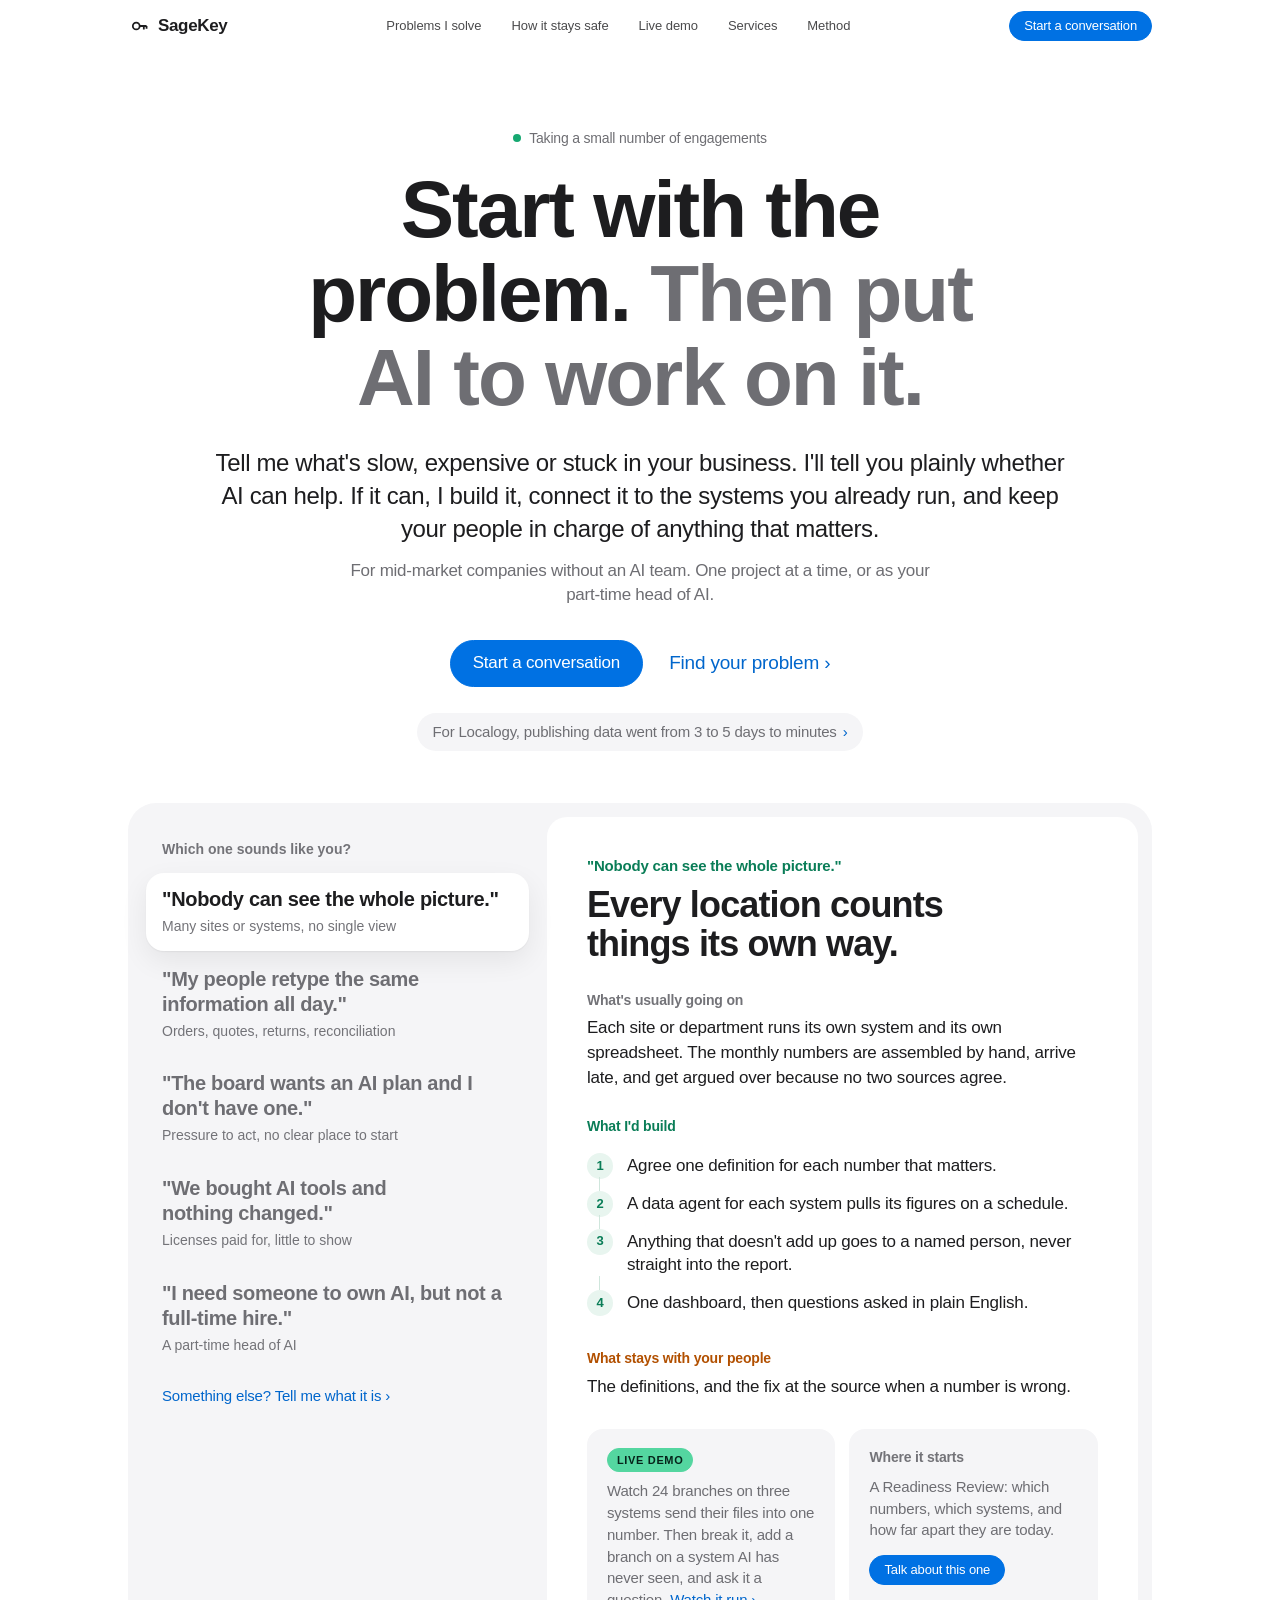
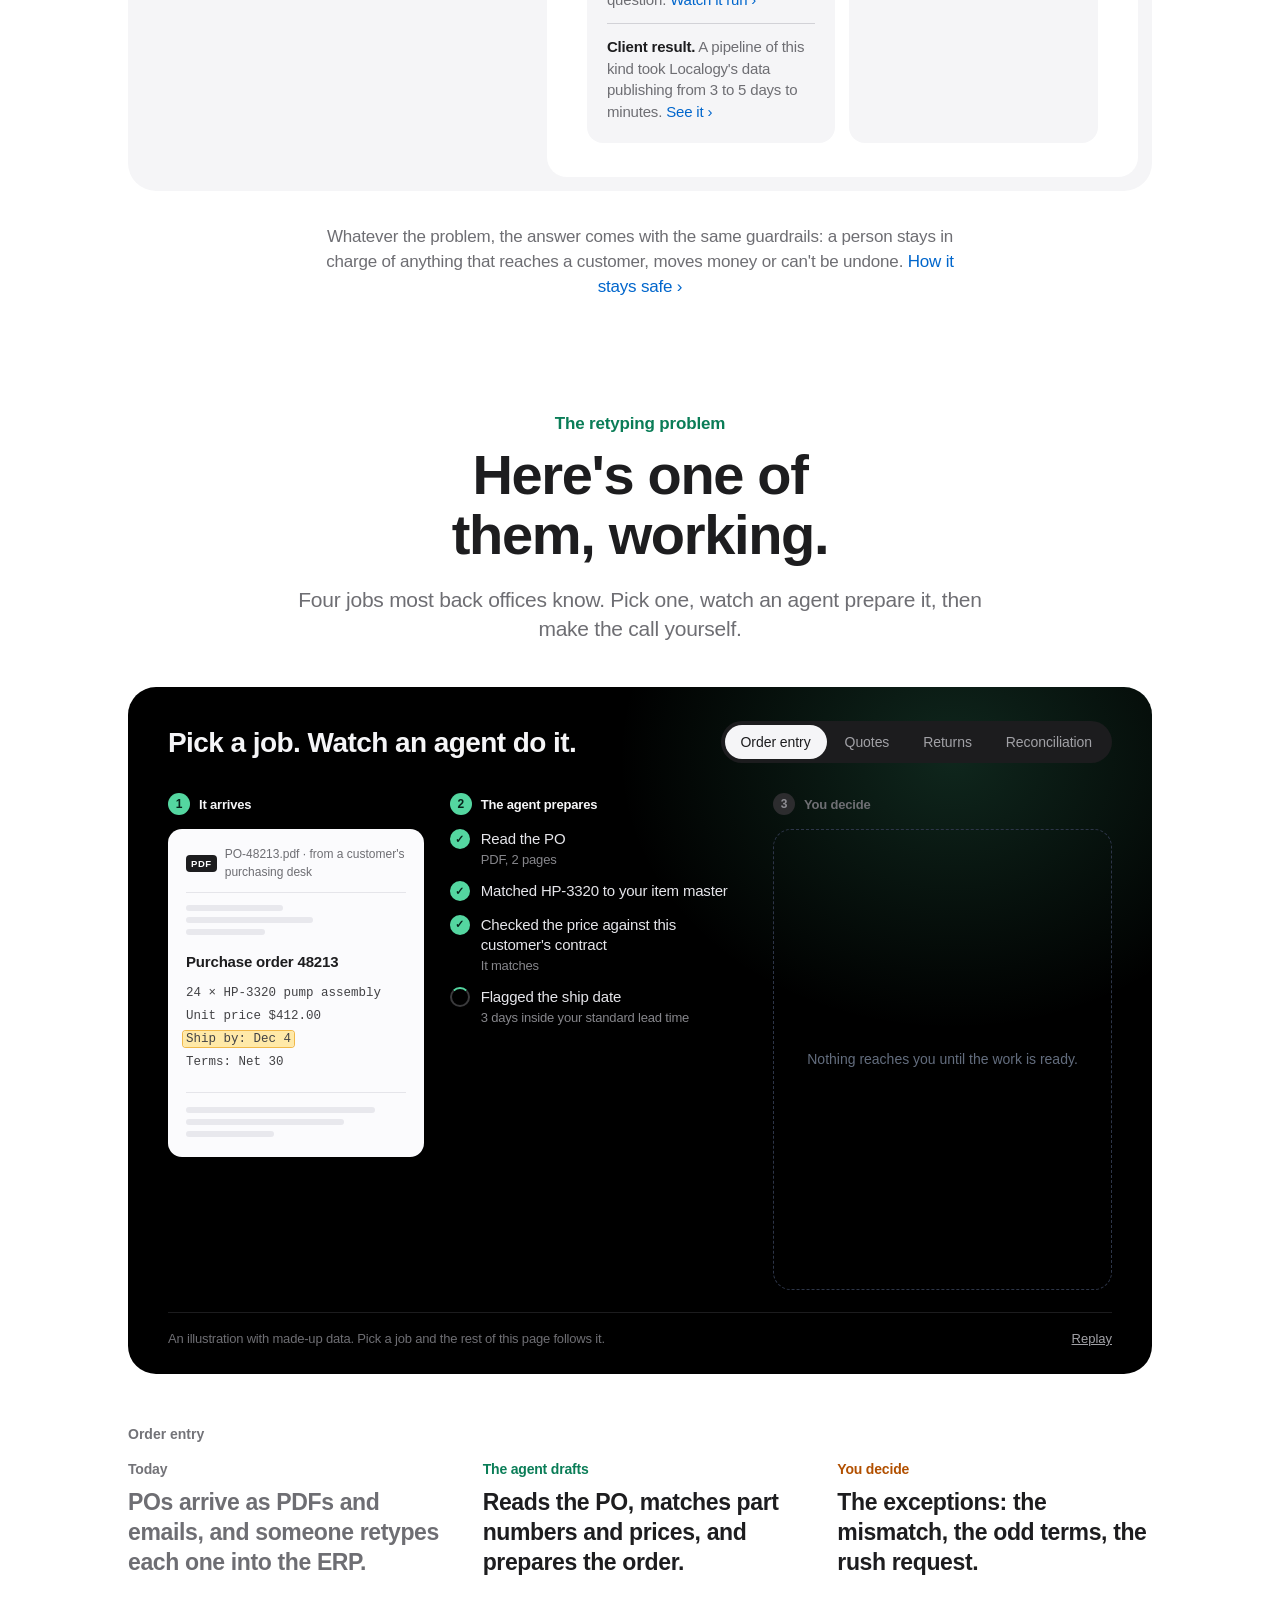
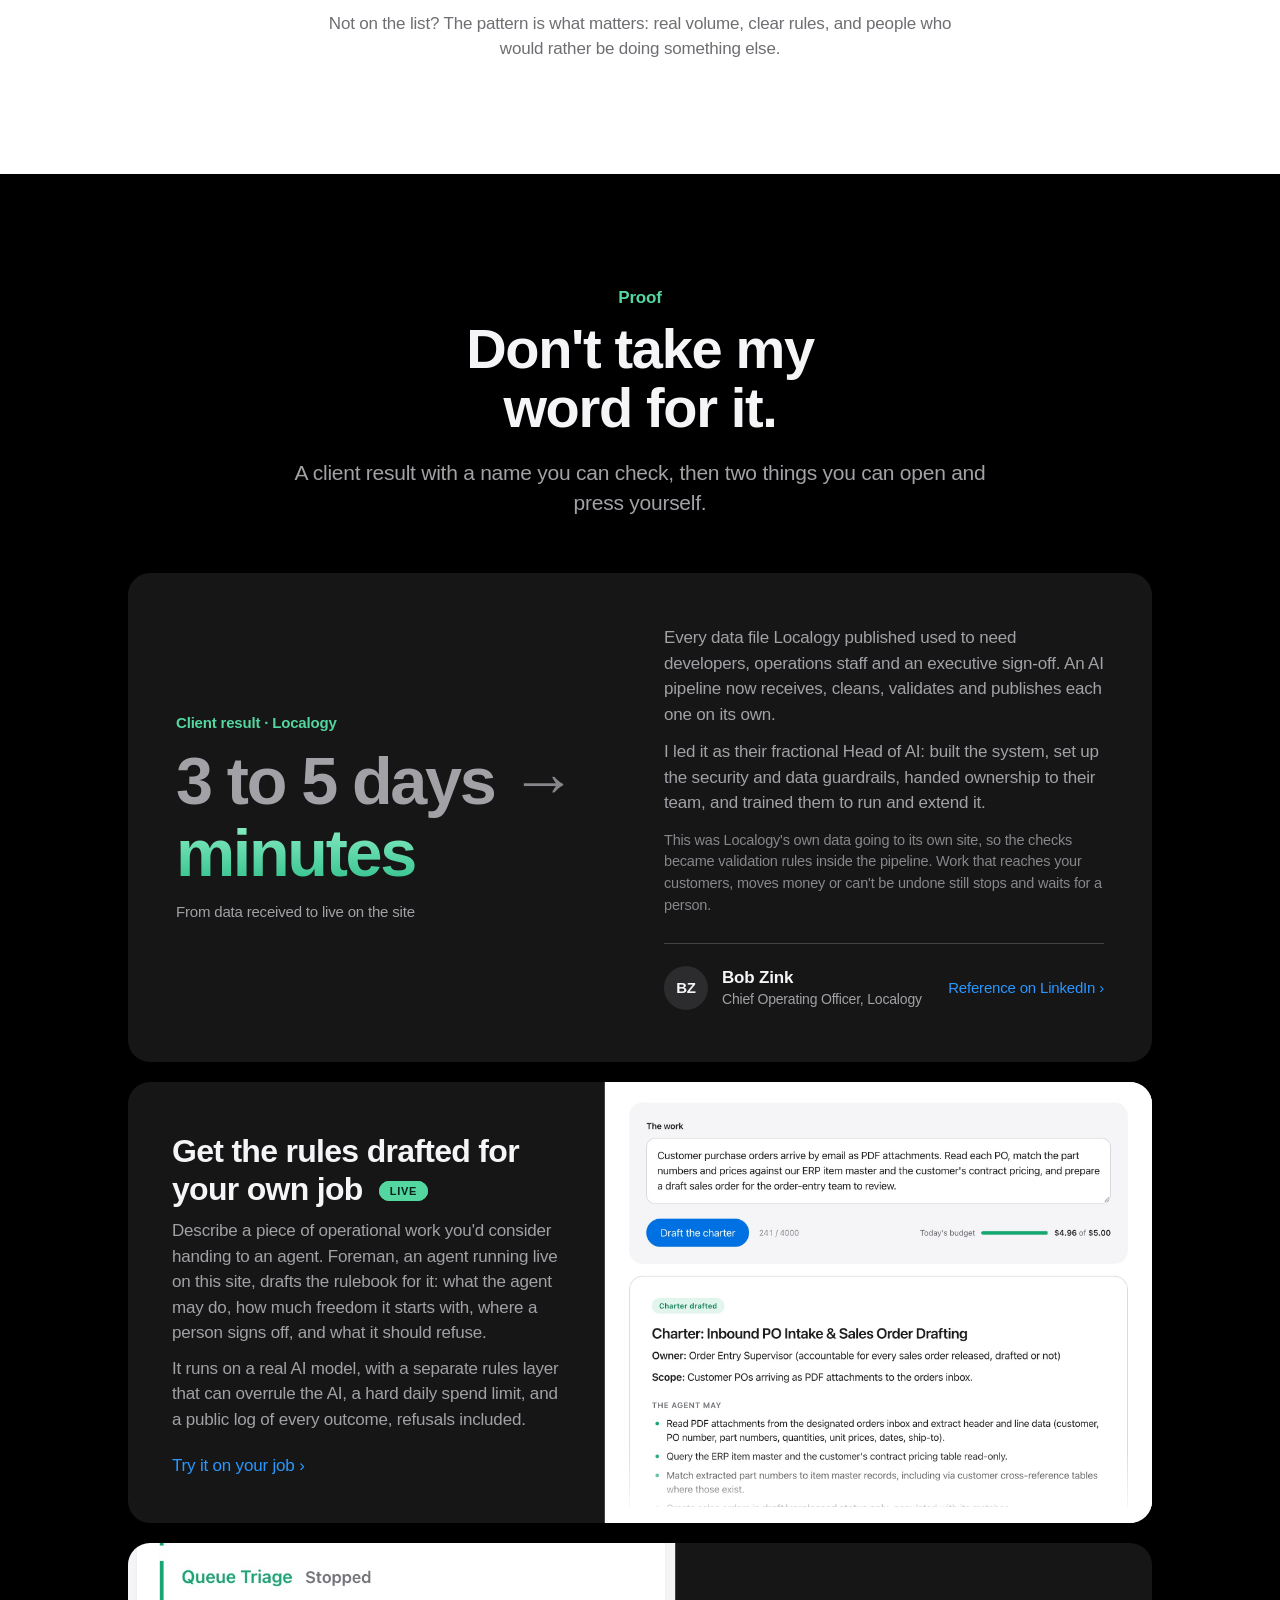
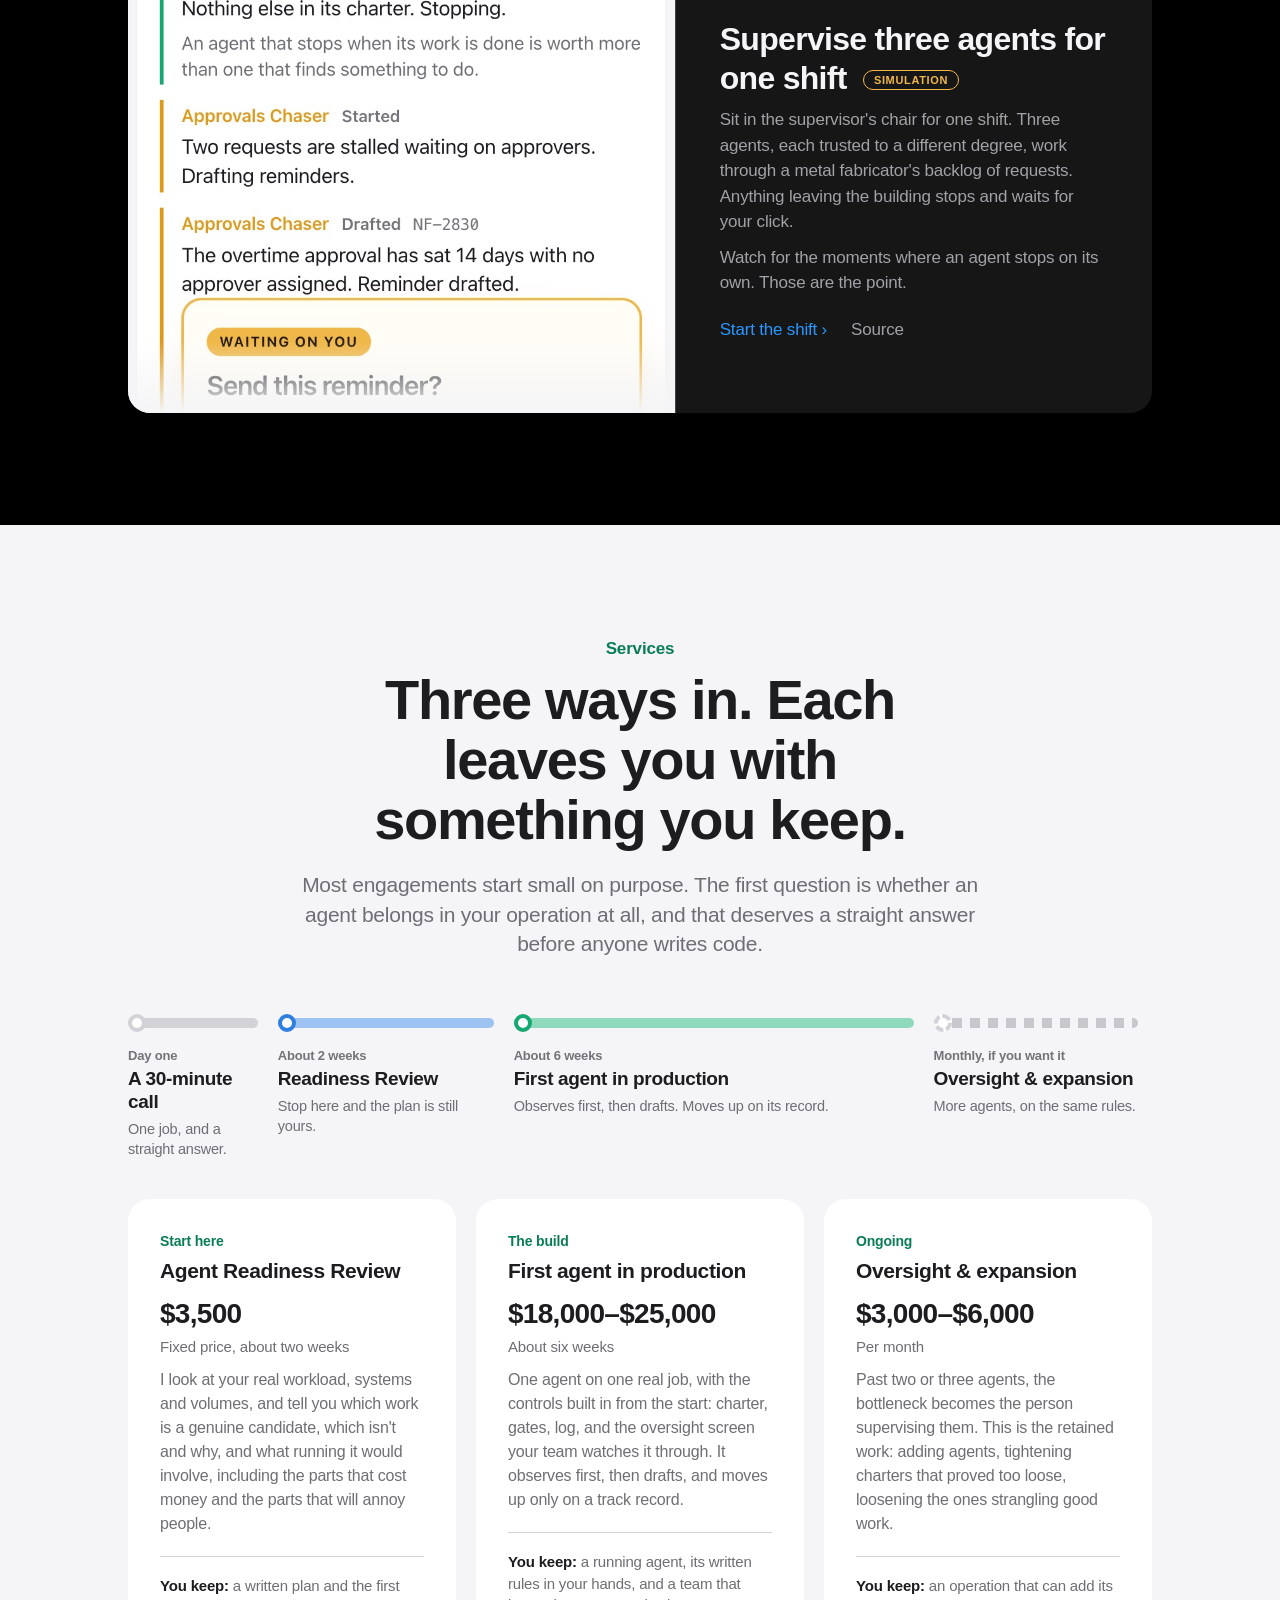
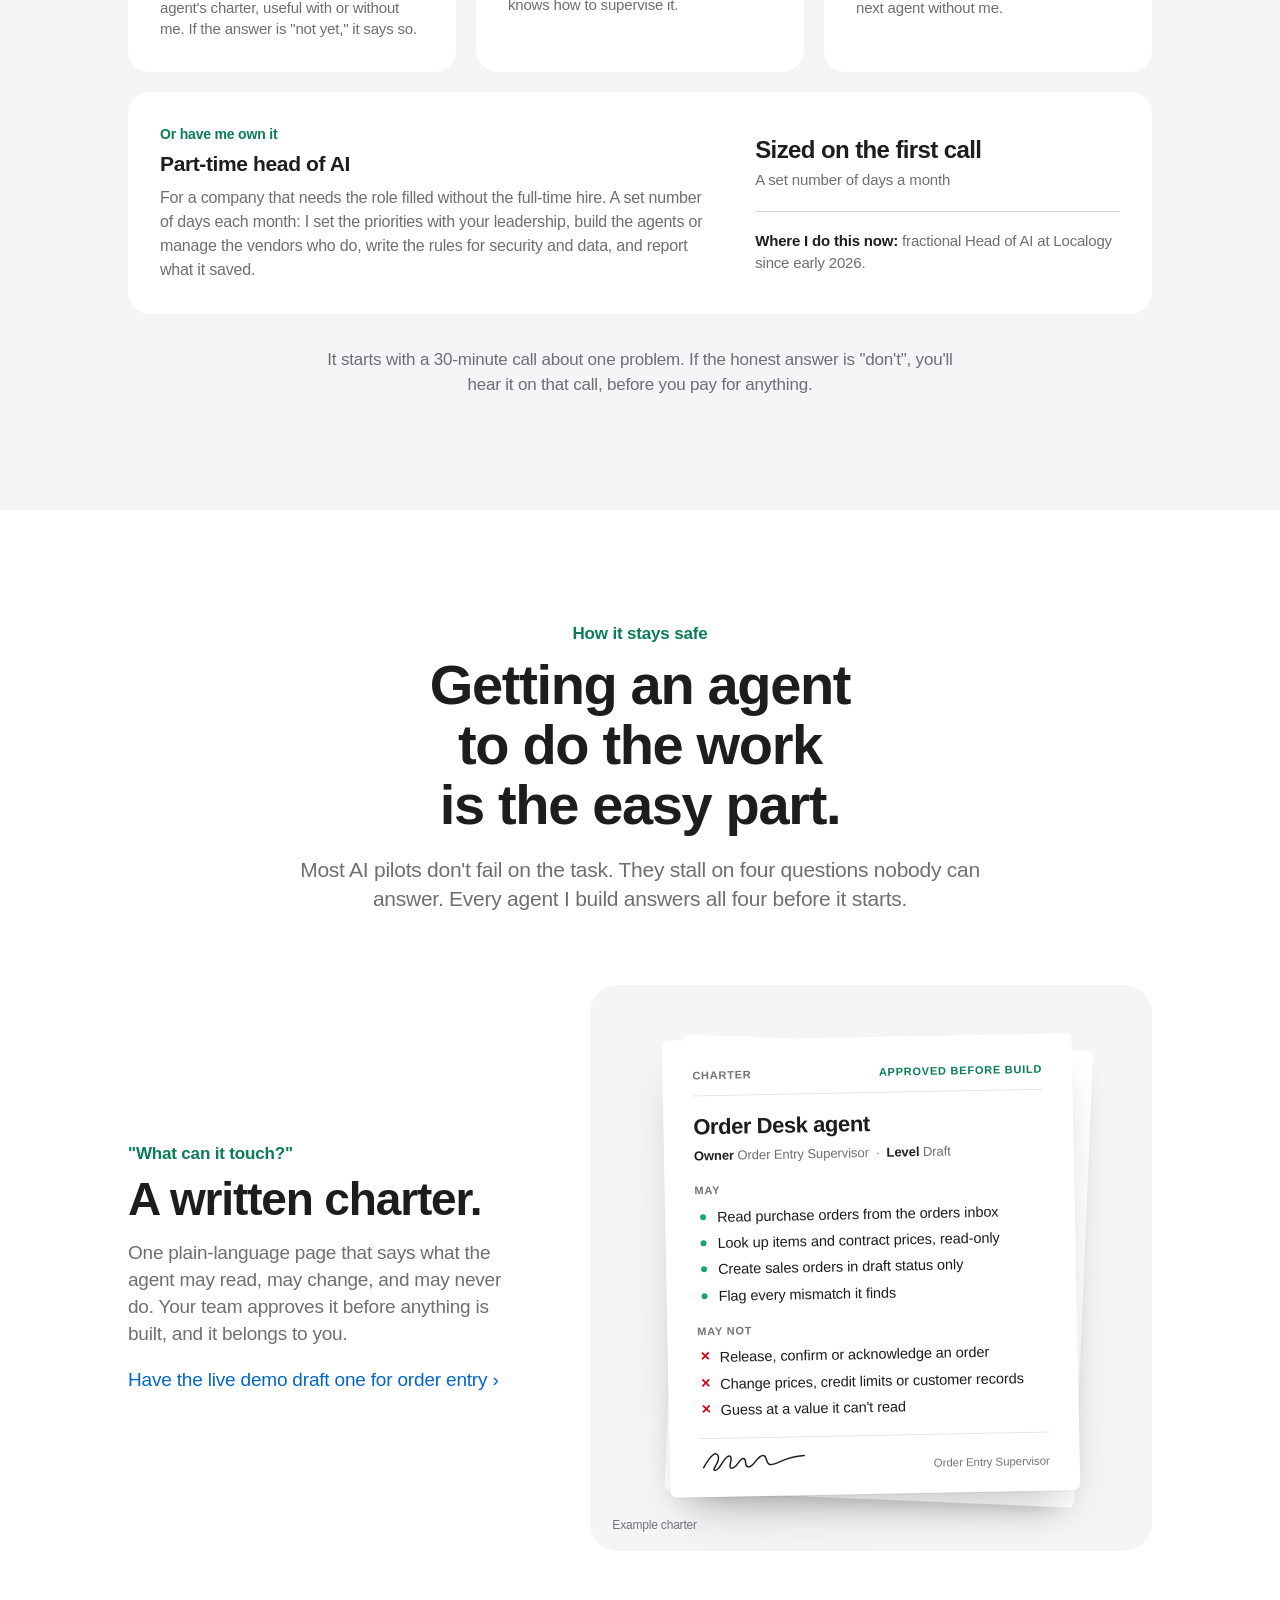
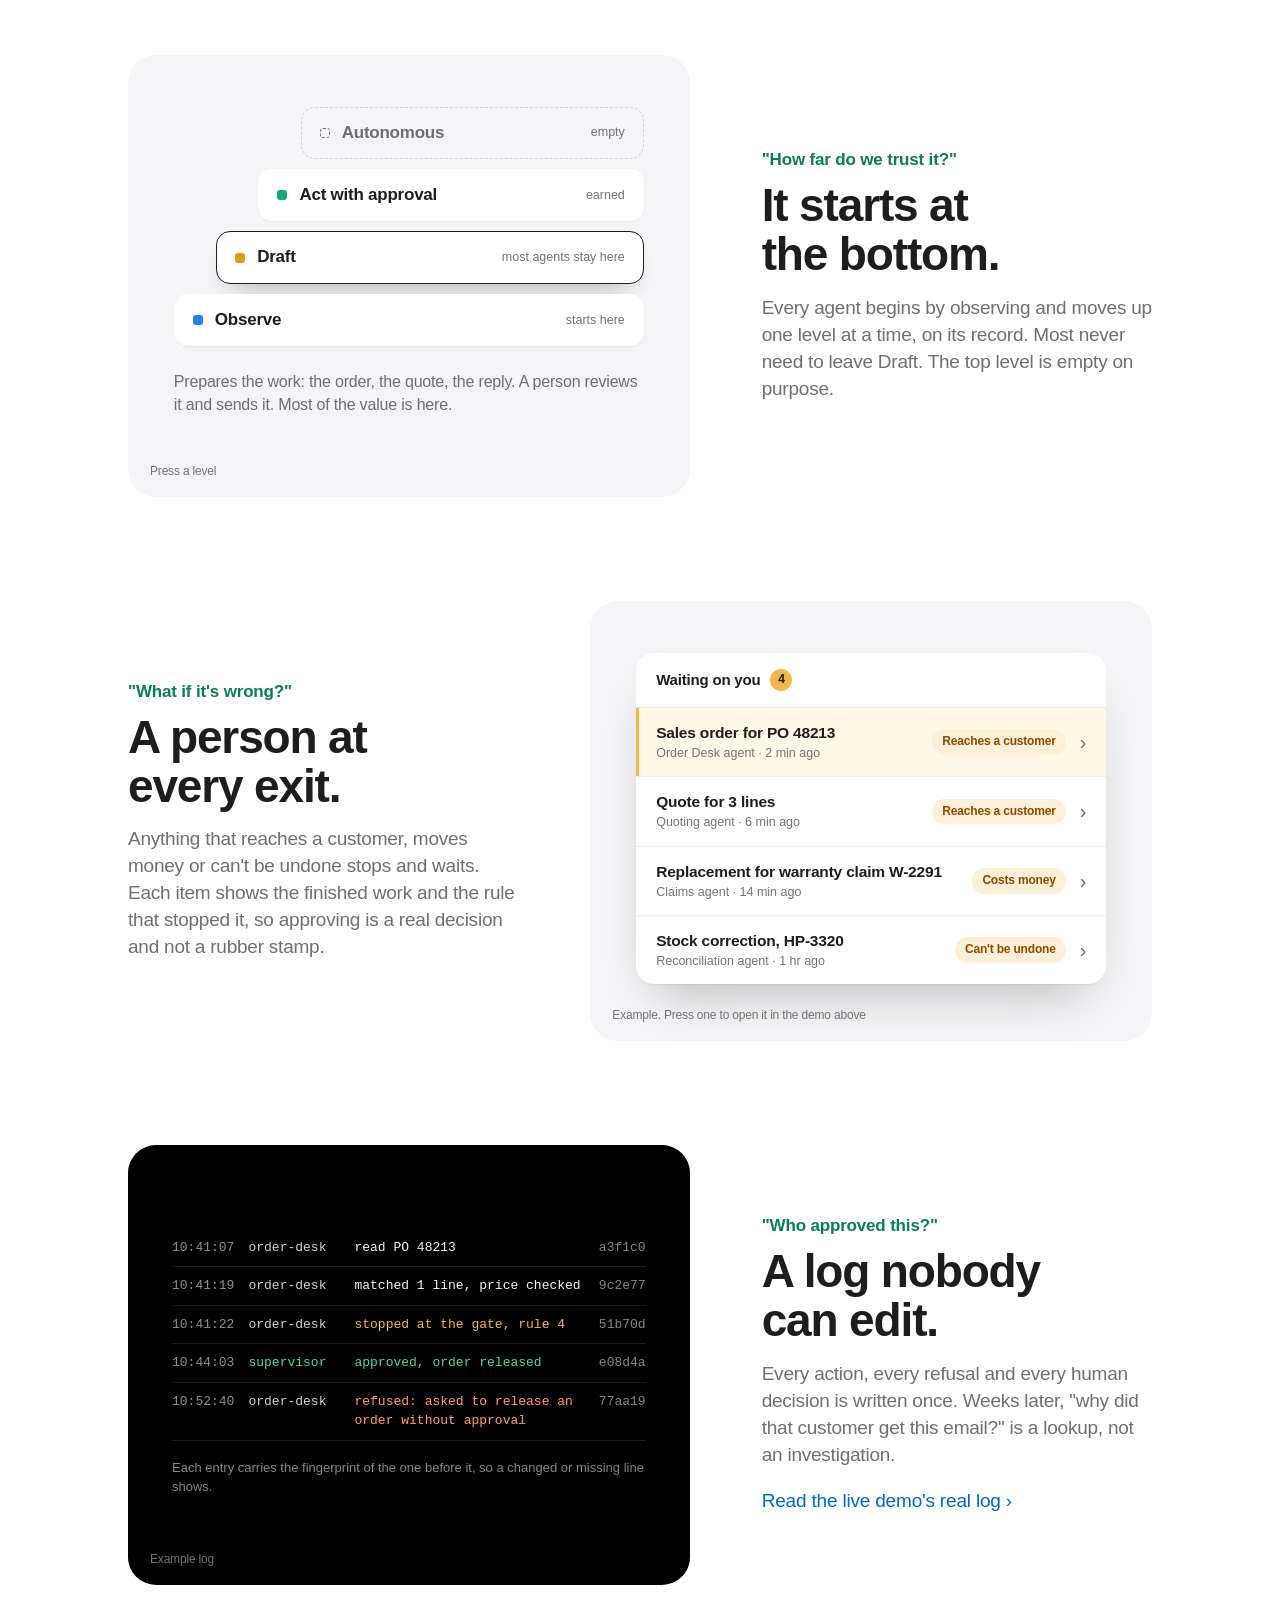
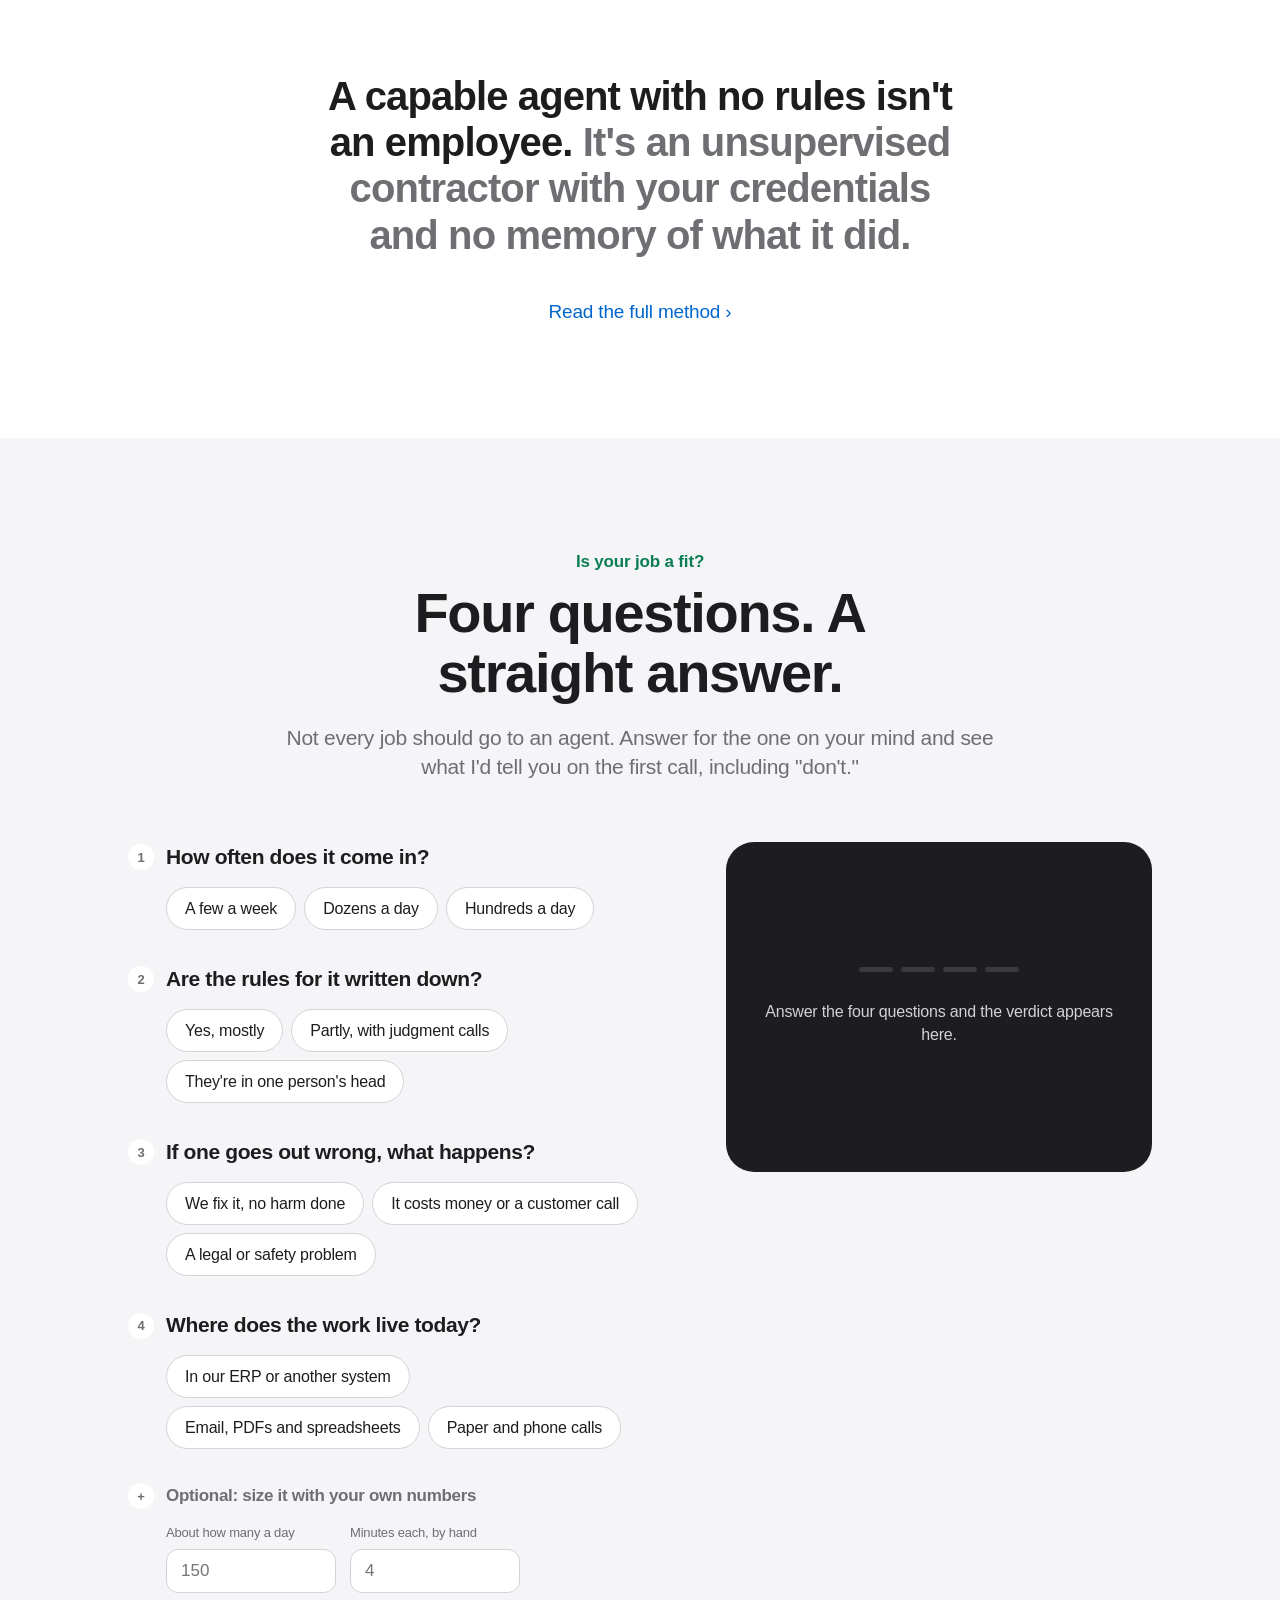
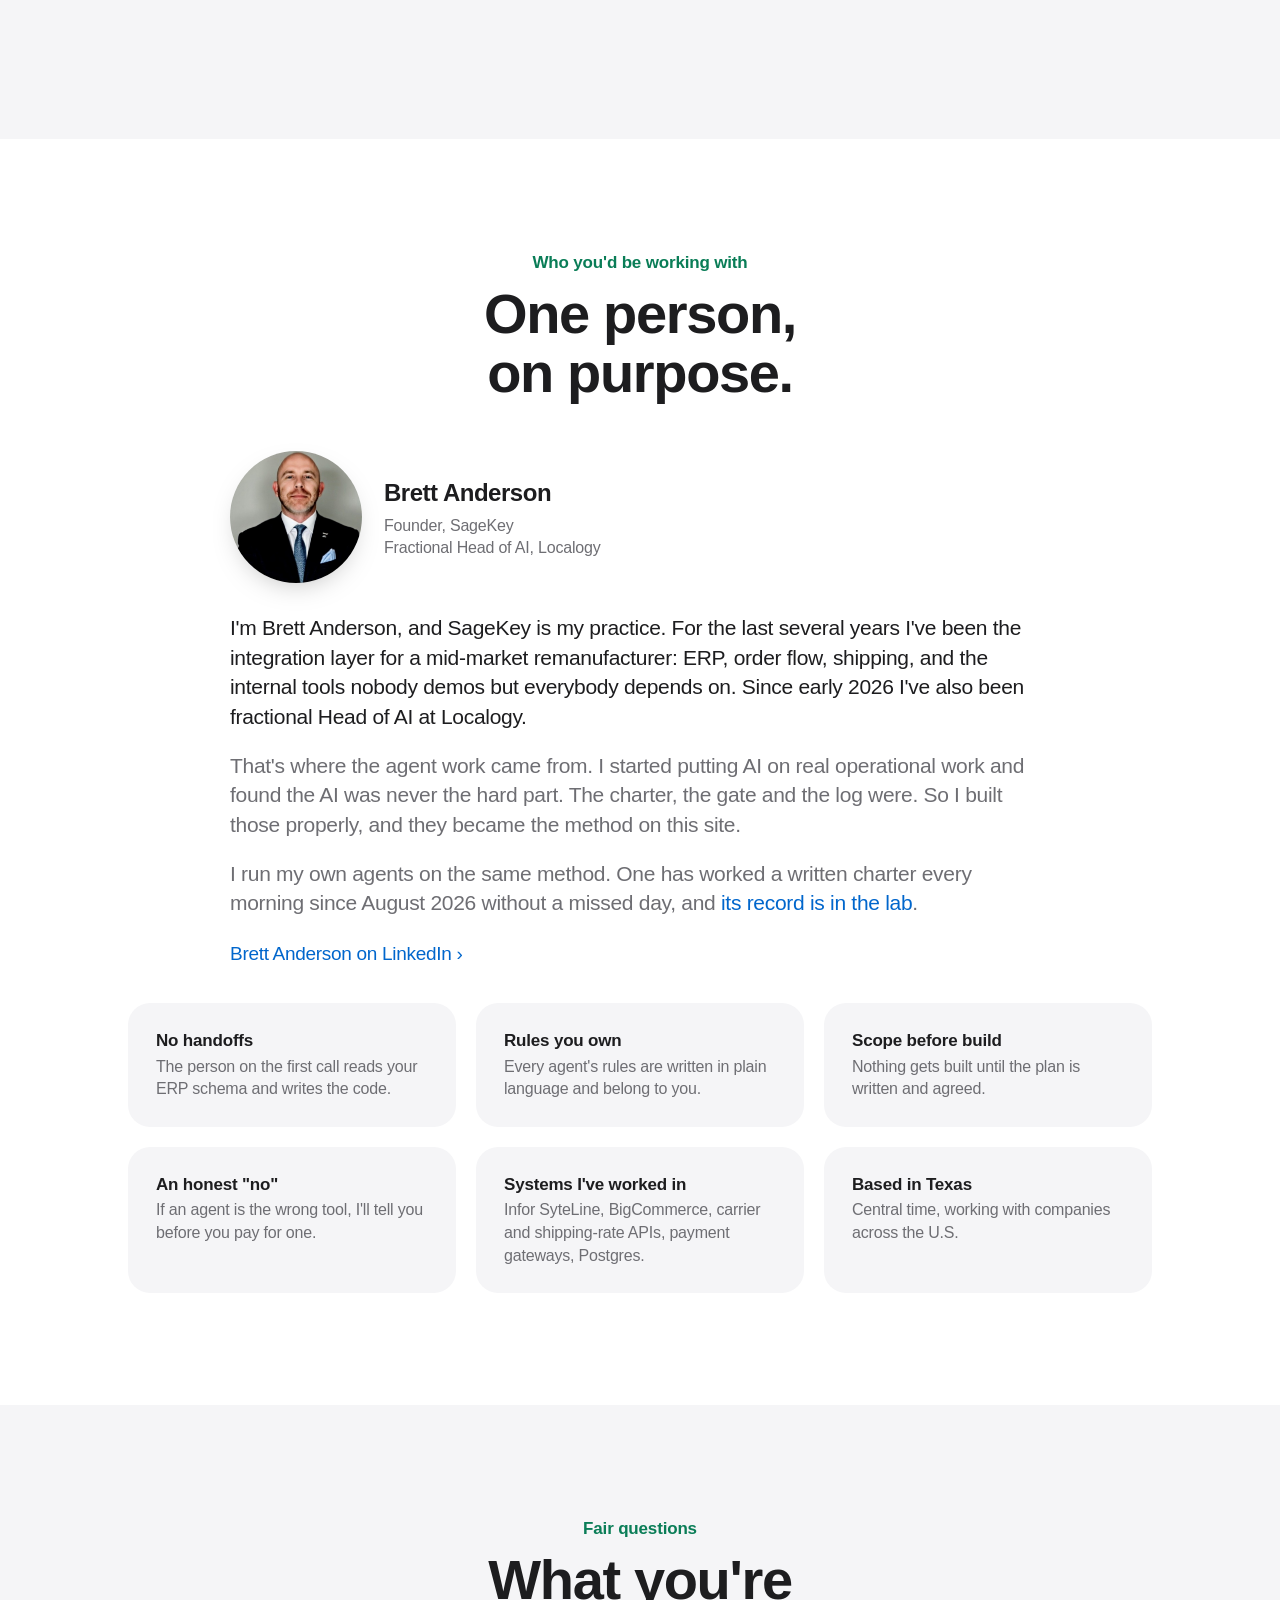
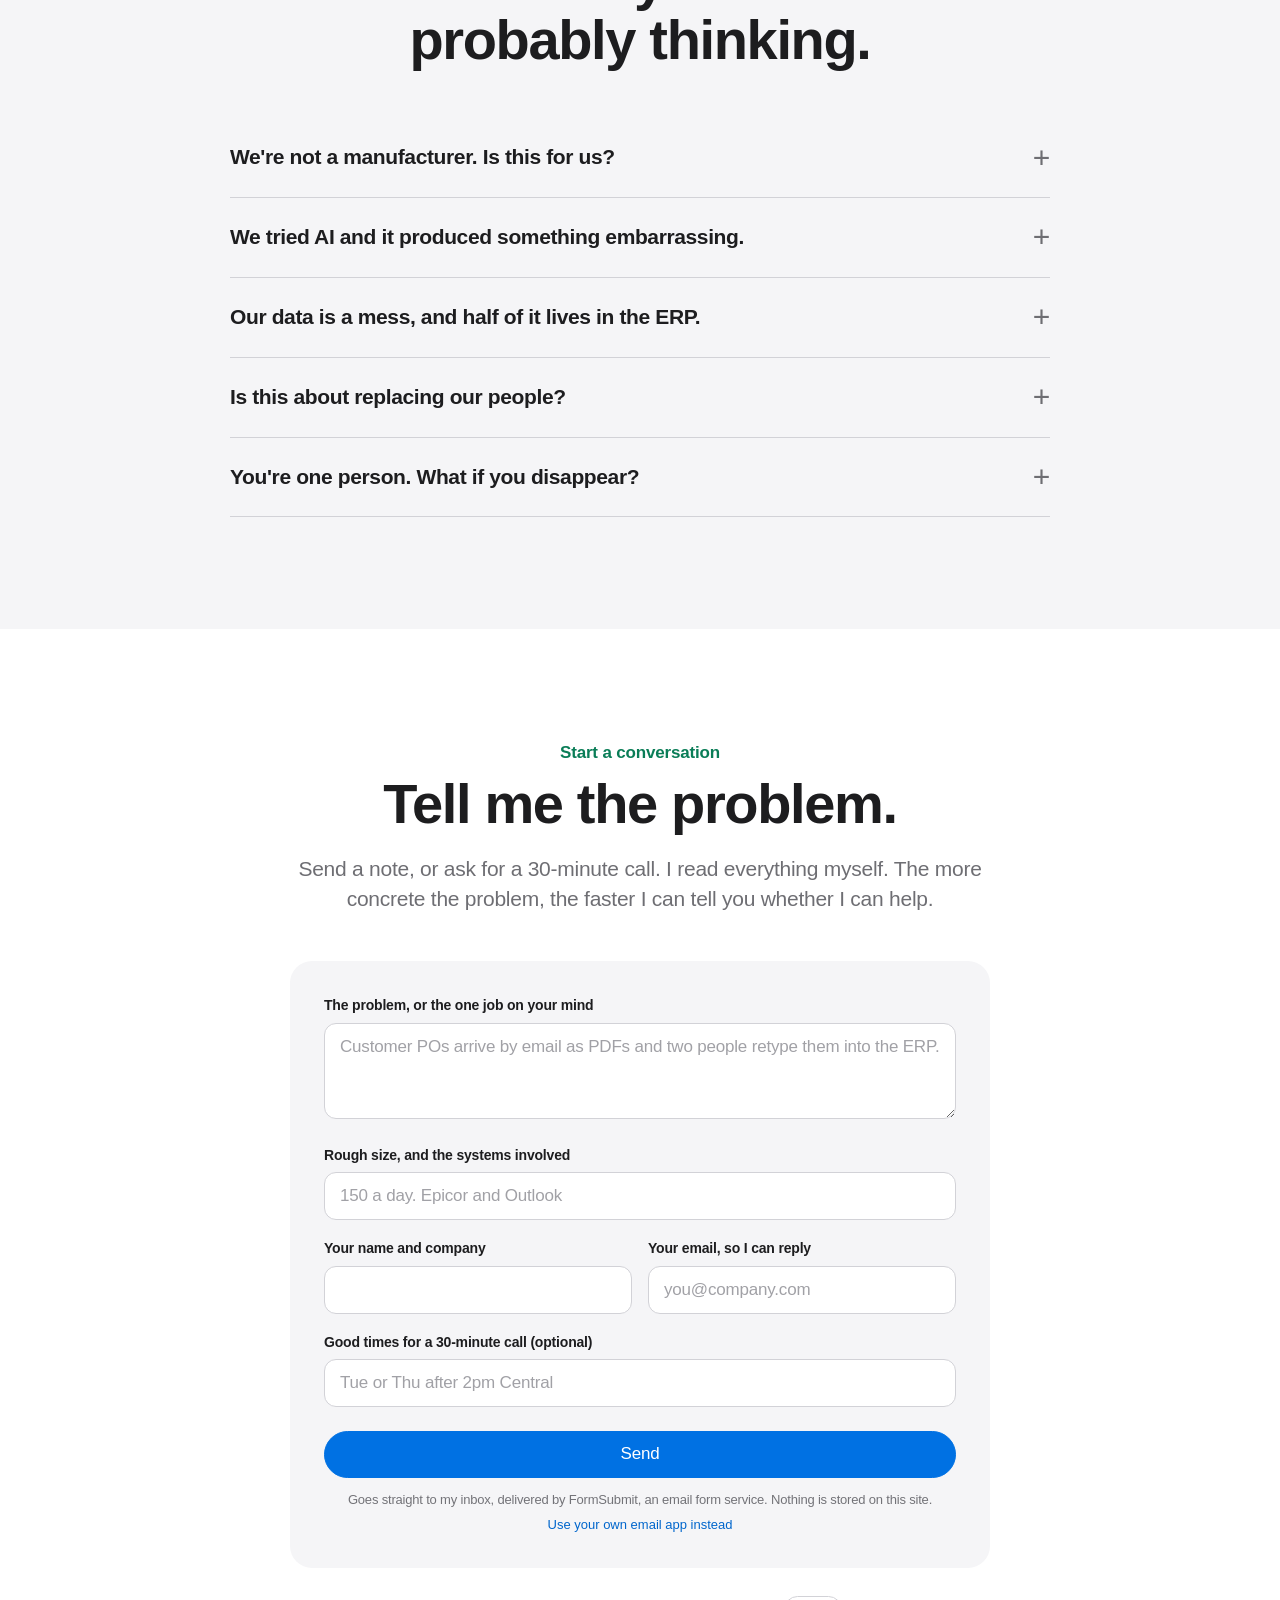
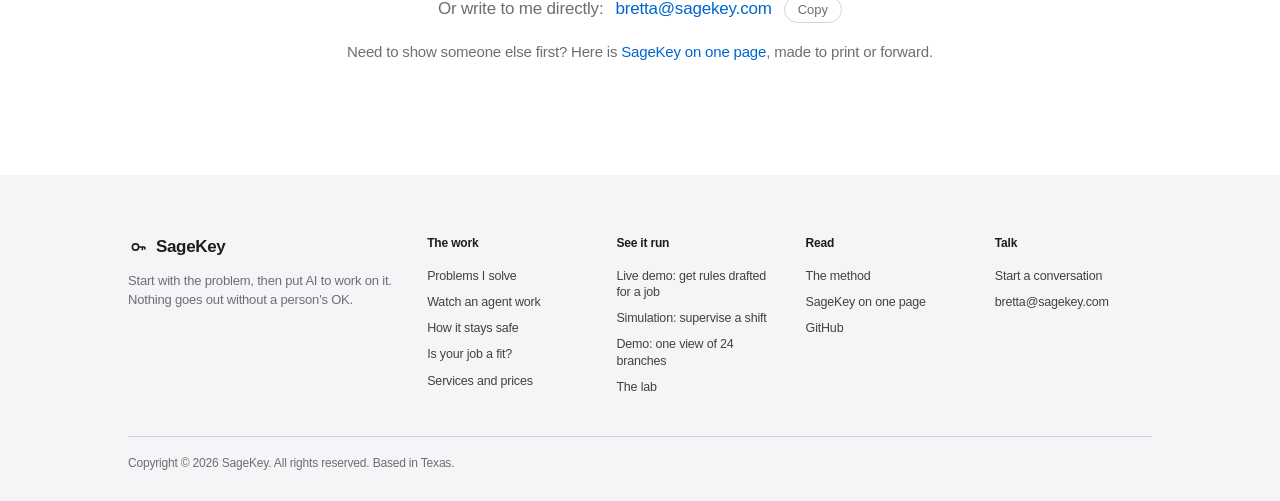
==== index.html @ a4c024d7 "One-view demo: AI reads an unseen system's file and answers questions" ====
<!doctype html>
<html lang="en">
<head>
<meta charset="utf-8" />
<meta name="viewport" content="width=device-width, initial-scale=1" />
<title>SageKey — Start with the problem. Then put AI to work on it.</title>
<meta name="description" content="Tell me what's slow, expensive or stuck. I'll say plainly whether AI can help, then build it, connect it to the systems you run, and keep your people in charge. For mid-market companies: one project at a time, or as a part-time head of AI." />
<link rel="canonical" href="https://sagekey.com/" />
<meta property="og:type" content="website" />
<meta property="og:url" content="https://sagekey.com/" />
<meta property="og:site_name" content="SageKey" />
<meta property="og:title" content="Start with the problem. Then put AI to work on it." />
<meta property="og:description" content="A part-time head of AI and agent builder for mid-market companies. Nothing goes out without a person's OK. Live demo inside." />
<meta property="og:image" content="https://sagekey.com/og.png" />
<meta property="og:image:width" content="1200" />
<meta property="og:image:height" content="630" />
<meta name="twitter:card" content="summary_large_image" />
<meta name="twitter:image" content="https://sagekey.com/og.png" />
<meta name="theme-color" content="#ffffff" />
<link rel="icon" href="data:image/svg+xml,%3Csvg xmlns='http://www.w3.org/2000/svg' viewBox='0 0 32 32'%3E%3Crect width='32' height='32' rx='7' fill='%231d1d1f'/%3E%3Ccircle cx='12' cy='16' r='5' fill='none' stroke='%2354d6a0' stroke-width='2.5'/%3E%3Cpath d='M17 16h10M23 16v5M27 16v4' stroke='%2354d6a0' stroke-width='2.5' fill='none'/%3E%3C/svg%3E" />
<link rel="stylesheet" href="/site.css" />
<script type="application/ld+json">
{"@context":"https://schema.org","@type":"ProfessionalService","name":"SageKey","url":"https://sagekey.com/",
 "description":"Part-time head of AI and AI agent builder for mid-market companies.",
 "founder":{"@type":"Person","name":"Brett Anderson"},"email":"bretta@sagekey.com",
 "sameAs":["https://github.com/SageKey","https://www.linkedin.com/in/aibrett/"]}
</script>
<script>window.va = window.va || function () { (window.vaq = window.vaq || []).push(arguments); };</script>
<script defer src="/_vercel/insights/script.js"></script>
</head>
<body>

<nav class="top" id="nav">
  <div class="shell navrow">
    <a class="mark" href="/">
      <svg width="22" height="22" viewBox="0 0 32 32" aria-hidden="true">
        <circle cx="12" cy="16" r="5" fill="none" stroke="currentColor" stroke-width="2.6"/>
        <path d="M17 16h10M23 16v5M27 16v4" stroke="currentColor" stroke-width="2.6" fill="none"/>
      </svg>
      SageKey
    </a>
    <div class="links">
      <a href="#problems"><span class="l">Problems I solve</span><span class="s">Problems</span></a>
      <a href="#control"><span class="l">How it stays safe</span><span class="s">Safety</span></a>
      <a href="/foreman/"><span class="l">Live demo</span><span class="s">Demo</span></a>
      <a href="#services">Services</a>
      <a href="/method/">Method</a>
    </div>
    <a class="btn primary sm" href="#contact">Start a conversation</a>
  </div>
</nav>

<div class="jobbar" id="jobbar" aria-hidden="true">
  <div class="shell jb-row">
    <span class="jb-t">This page is showing</span>
    <div class="jb-opts" role="group" aria-label="Choose the job this page describes">
      <button type="button" data-k="order" aria-pressed="true">Order entry</button>
      <button type="button" data-k="quote" aria-pressed="false">Quotes</button>
      <button type="button" data-k="claim" aria-pressed="false">Returns</button>
      <button type="button" data-k="recon" aria-pressed="false">Reconciliation</button>
    </div>
  </div>
</div>

<main>
<header class="hero">
  <div class="shell">
    <span class="avail"><span class="dot"></span> Taking a small number of engagements</span>
    <h1>Start with the problem. <em>Then put AI to work on it.</em></h1>
    <p class="lede">
      Tell me what's slow, expensive or stuck in your business. I'll tell you plainly whether
      AI can help. If it can, I build it, connect it to the systems you already run, and keep
      your people in charge of anything that matters.
    </p>
    <p class="lede sub">For mid-market companies without an AI team. One project at a time, or as your part-time head of AI.</p>
    <div class="herocta">
      <a class="btn primary" href="#contact">Start a conversation</a>
      <a class="text chev" href="#problems">Find your problem</a>
    </div>
    <a class="hproof" href="#localogy">For Localogy, publishing data went from 3 to 5 days to minutes<span class="chev"></span></a>
    <a class="live" id="live" href="/foreman/"><span class="dot"></span><span id="livetxt"></span></a>
  </div>
</header>

<!-- ==================== PROBLEMS: the reasons people call ==================== -->
<section class="band tight" id="problems">
  <div class="shell">
    <div class="pb" id="pb">
      <div class="pb-list" role="tablist" aria-label="Problems people bring me" aria-orientation="vertical">
        <h2 class="pb-h">Which one sounds like you?</h2>
        <button type="button" role="tab" id="pt-see" aria-controls="pp-see" aria-selected="true" data-k="see"><b>"Nobody can see the whole picture."</b><span>Many sites or systems, no single view</span></button>
        <button type="button" role="tab" id="pt-retype" aria-controls="pp-retype" aria-selected="false" data-k="retype"><b>"My people retype the same information all day."</b><span>Orders, quotes, returns, reconciliation</span></button>
        <button type="button" role="tab" id="pt-plan" aria-controls="pp-plan" aria-selected="false" data-k="plan"><b>"The board wants an AI plan and I don't have one."</b><span>Pressure to act, no clear place to start</span></button>
        <button type="button" role="tab" id="pt-tools" aria-controls="pp-tools" aria-selected="false" data-k="tools"><b>"We bought AI tools and nothing changed."</b><span>Licenses paid for, little to show</span></button>
        <button type="button" role="tab" id="pt-owner" aria-controls="pp-owner" aria-selected="false" data-k="owner"><b>"I need someone to own AI, but not a full-time hire."</b><span>A part-time head of AI</span></button>
        <a class="pb-else chev" href="#contact">Something else? Tell me what it is</a>
      </div>

      <div class="pb-panels">
        <article class="pb-panel" role="tabpanel" id="pp-see" aria-labelledby="pt-see" data-k="see">
          <div class="pb-quote">"Nobody can see the whole picture."</div>
          <h3>Every location counts things its own way.</h3>
          <div class="pb-sec"><span class="k">What's usually going on</span>
            <p>Each site or department runs its own system and its own spreadsheet. The monthly numbers are assembled by hand, arrive late, and get argued over because no two sources agree.</p></div>
          <div class="pb-sec"><span class="k a">What I'd build</span>
            <ol class="pb-flow">
              <li>Agree one definition for each number that matters.</li>
              <li>A data agent for each system pulls its figures on a schedule.</li>
              <li>Anything that doesn't add up goes to a named person, never straight into the report.</li>
              <li>One dashboard, then questions asked in plain English.</li>
            </ol></div>
          <div class="pb-sec"><span class="k h">What stays with your people</span>
            <p>The definitions, and the fix at the source when a number is wrong.</p></div>
          <div class="pb-foot">
            <div class="pb-proof"><span class="pb-tag real">Live demo</span><p>Watch 24 branches on three systems send their files into one number. Then break it, add a branch on a system AI has never seen, and ask it a question. <a class="chev" href="/one-view/">Watch it run</a></p>
              <p class="pb-also"><b>Client result.</b> A pipeline of this kind took Localogy's data publishing from 3 to 5 days to minutes. <a class="chev" href="#localogy">See it</a></p></div>
            <div class="pb-start"><span class="k">Where it starts</span><p>A Readiness Review: which numbers, which systems, and how far apart they are today.</p>
              <button type="button" class="btn primary sm" data-talk="see">Talk about this one</button></div>
          </div>
        </article>

        <article class="pb-panel" role="tabpanel" id="pp-retype" aria-labelledby="pt-retype" data-k="retype">
          <div class="pb-quote">"My people retype the same information all day."</div>
          <h3>Skilled people are spending their day copying between two systems.</h3>
          <div class="pb-sec"><span class="k">What's usually going on</span>
            <p>Orders, quotes and claims arrive as emails and PDFs. Someone reads each one and keys it into the ERP. It's slow, it's where the errors come from, and it's nobody's favorite part of the job.</p></div>
          <div class="pb-sec"><span class="k a">What I'd build</span>
            <ol class="pb-flow">
              <li>An agent reads what arrives.</li>
              <li>It checks it against your system: parts, prices, terms.</li>
              <li>It prepares the entry and flags whatever looks wrong.</li>
              <li>A person reviews it and presses send.</li>
            </ol></div>
          <div class="pb-sec"><span class="k h">What stays with your people</span>
            <p>The exceptions, and the final OK on anything that goes out.</p></div>
          <div class="pb-foot">
            <div class="pb-proof"><span class="pb-tag demo">Working demo</span><p>Four of these jobs run just below, on made-up data. <a class="chev" href="#work">Watch one</a></p></div>
            <div class="pb-start"><span class="k">Where it starts</span><p>One job, usually the one with the most volume. A first agent takes about six weeks.</p>
              <button type="button" class="btn primary sm" data-talk="retype">Talk about this one</button></div>
          </div>
        </article>

        <article class="pb-panel" role="tabpanel" id="pp-plan" aria-labelledby="pt-plan" data-k="plan">
          <div class="pb-quote">"The board wants an AI plan and I don't have one."</div>
          <h3>Everyone is selling AI. Nobody is telling you where it belongs.</h3>
          <div class="pb-sec"><span class="k">What's usually going on</span>
            <p>Leadership is asking what the company is doing about AI. Every vendor has an answer, and it happens to be their product. What's missing is a short list of what's worth doing in your business, and what to leave alone.</p></div>
          <div class="pb-sec"><span class="k a">What I'd do</span>
            <ol class="pb-flow">
              <li>Look at your real work, systems and volumes.</li>
              <li>Rank the jobs by hours saved and by what could go wrong.</li>
              <li>Say which ones not to do, and why.</li>
              <li>Hand you a written plan you can put in front of the board.</li>
            </ol></div>
          <div class="pb-sec"><span class="k h">What stays with your people</span>
            <p>The priorities. I recommend, you decide.</p></div>
          <div class="pb-foot">
            <div class="pb-proof"><span class="pb-tag demo">Try it now</span><p>The four-question check on this page gives the short version for a single job. <a class="chev" href="#fit">Take it</a></p></div>
            <div class="pb-start"><span class="k">Where it starts</span><p>The Readiness Review: $3,500, about two weeks. The plan is yours whether or not I build anything.</p>
              <button type="button" class="btn primary sm" data-talk="plan">Talk about this one</button></div>
          </div>
        </article>

        <article class="pb-panel" role="tabpanel" id="pp-tools" aria-labelledby="pt-tools" data-k="tools">
          <div class="pb-quote">"We bought AI tools and nothing changed."</div>
          <h3>The tools were handed out. The work wasn't redesigned.</h3>
          <div class="pb-sec"><span class="k">What's usually going on</span>
            <p>Everyone got a license. A few people use it to tidy up emails. Nobody owns it, nothing is measured, and you're not sure what staff are pasting into it.</p></div>
          <div class="pb-sec"><span class="k a">What I'd do</span>
            <ol class="pb-flow">
              <li>Pick three real jobs, each with a named owner.</li>
              <li>Connect the tool to the systems where that work lives.</li>
              <li>Write short rules for what may and may not go into it.</li>
              <li>Measure the hours, and drop what doesn't pay.</li>
            </ol></div>
          <div class="pb-sec"><span class="k h">What stays with your people</span>
            <p>Ownership. Each job has a person who answers for it.</p></div>
          <div class="pb-foot">
            <div class="pb-proof"><span class="pb-tag real">Client result</span><p>At Localogy I handed the system to their team and trained them to run and extend it. <a class="chev" href="#localogy">See it</a></p></div>
            <div class="pb-start"><span class="k">Where it starts</span><p>A 30-minute call about what you bought and what you hoped it would do.</p>
              <button type="button" class="btn primary sm" data-talk="tools">Talk about this one</button></div>
          </div>
        </article>

        <article class="pb-panel" role="tabpanel" id="pp-owner" aria-labelledby="pt-owner" data-k="owner">
          <div class="pb-quote">"I need someone to own AI, but not a full-time hire."</div>
          <h3>You need the role filled, not the headcount.</h3>
          <div class="pb-sec"><span class="k">What's usually going on</span>
            <p>AI now touches every department and sits in nobody's job description. A full-time head of AI is expensive and hard to find, and at your size the work may not fill a week.</p></div>
          <div class="pb-sec"><span class="k a">What I'd do</span>
            <ol class="pb-flow">
              <li>Set the priorities with your leadership.</li>
              <li>Build the agents, or manage the vendors who do.</li>
              <li>Write the rules: security, data, and what staff may use.</li>
              <li>Report what it saved, in plain numbers.</li>
            </ol></div>
          <div class="pb-sec"><span class="k h">What stays with your people</span>
            <p>The decisions. I own the work and answer to you.</p></div>
          <div class="pb-foot">
            <div class="pb-proof"><span class="pb-tag real">Doing it now</span><p>I've been fractional Head of AI at Localogy since early 2026. <a class="chev" href="#about">About me</a></p></div>
            <div class="pb-start"><span class="k">Where it starts</span><p>A 30-minute call. The arrangement is a set number of days a month, sized to what you need.</p>
              <button type="button" class="btn primary sm" data-talk="owner">Talk about this one</button></div>
          </div>
        </article>
      </div>
    </div>
    <p class="note">
      Whatever the problem, the answer comes with the same guardrails: a person stays in charge
      of anything that reaches a customer, moves money or can't be undone.
      <a class="chev" href="#control">How it stays safe</a>
    </p>
  </div>
</section>

<!-- ==================== THE DESK: pick a job, watch it done ==================== -->
<section class="band tight" id="work">
  <div class="shell">
    <div class="head deskhead">
      <div class="kicker">The retyping problem</div>
      <h2 class="shead">Here's one of them, working.</h2>
      <p class="intro">Four jobs most back offices know. Pick one, watch an agent prepare it, then make the call yourself.</p>
    </div>
    <div class="desk" id="desk">
      <div class="d-top">
        <div class="d-title">Pick a job. Watch an agent do it.</div>
        <div class="d-tabs" role="tablist" aria-label="Jobs an agent can take on">
          <button role="tab" aria-selected="true" data-k="order">Order entry</button>
          <button role="tab" aria-selected="false" data-k="quote">Quotes</button>
          <button role="tab" aria-selected="false" data-k="claim">Returns</button>
          <button role="tab" aria-selected="false" data-k="recon">Reconciliation</button>
        </div>
      </div>
      <div class="d-grid">
        <div class="d-col" id="c1">
          <div class="d-lab"><i>1</i> It arrives</div>
          <div class="doc" id="d-doc"></div>
        </div>
        <div class="d-col" id="c2">
          <div class="d-lab"><i>2</i> The agent prepares</div>
          <ol class="d-steps" id="d-steps"></ol>
        </div>
        <div class="d-col" id="c3">
          <div class="d-lab"><i>3</i> You decide</div>
          <div class="gate pending" id="gate" aria-live="polite"></div>
        </div>
      </div>
      <div class="d-foot">
        <span>An illustration with made-up data. Pick a job and the rest of this page follows it.</span>
        <button id="d-replay" type="button">Replay</button>
      </div>
      <noscript><p class="d-noscript">This demo needs JavaScript. The four jobs are described just below.</p></noscript>
    </div>

    <div class="jobsum" id="jobsum">
      <div class="js-panel" data-k="order">
        <h3>Order entry</h3>
        <div><span class="k">Today</span><p>POs arrive as PDFs and emails, and someone retypes each one into the ERP.</p></div>
        <div><span class="k a">The agent drafts</span><p>Reads the PO, matches part numbers and prices, and prepares the order.</p></div>
        <div><span class="k h">You decide</span><p>The exceptions: the mismatch, the odd terms, the rush request.</p></div>
      </div>
      <div class="js-panel" data-k="quote">
        <h3>Quotes &amp; RFQs</h3>
        <div><span class="k">Today</span><p>One RFQ turns into an afternoon of catalog lookups and price checks.</p></div>
        <div><span class="k a">The agent drafts</span><p>Pulls the items, pricing and lead times, and assembles the quote.</p></div>
        <div><span class="k h">You decide</span><p>The margin, and whether it goes out.</p></div>
      </div>
      <div class="js-panel" data-k="claim">
        <h3>Returns &amp; warranty claims</h3>
        <div><span class="k">Today</span><p>Every claim means digging through order history, policy and photos.</p></div>
        <div><span class="k a">The agent drafts</span><p>Builds the case file and recommends a disposition against your written policy.</p></div>
        <div><span class="k h">You decide</span><p>Anything that issues a credit.</p></div>
      </div>
      <div class="js-panel" data-k="recon">
        <h3>Reconciliation</h3>
        <div><span class="k">Today</span><p>Two systems that should agree, and a person with a spreadsheet finding where they don't.</p></div>
        <div><span class="k a">The agent drafts</span><p>Compares them every day and explains each difference in plain language.</p></div>
        <div><span class="k h">You decide</span><p>Which side is right, and what gets corrected.</p></div>
      </div>
    </div>
    <p class="note">
      Not on the list? The pattern is what matters: real volume, clear rules, and people who
      would rather be doing something else.
    </p>
  </div>
</section>

<!-- ==================== PROOF ==================== -->
<section class="band dark" id="proof">
  <div class="shell">
    <div class="head">
      <div class="kicker">Proof</div>
      <h2 class="shead">Don't take my word for it.</h2>
      <p class="intro">
        A client result with a name you can check, then two things you can open and press
        yourself.
      </p>
    </div>

    <article class="card case" id="localogy">
      <div class="c-main">
        <div class="c-k">Client result · Localogy</div>
        <div class="c-big"><span>3 to 5 days</span><i aria-hidden="true">→</i><span class="hi">minutes</span></div>
        <div class="c-cap">From data received to live on the site</div>
      </div>
      <div class="c-body">
        <p>
          Every data file Localogy published used to need developers, operations staff and an
          executive sign-off. An AI pipeline now receives, cleans, validates and publishes each
          one on its own.
        </p>
        <p>
          I led it as their fractional Head of AI: built the system, set up the security and data
          guardrails, handed ownership to their team, and trained them to run and extend it.
        </p>
        <p class="c-fine">
          This was Localogy's own data going to its own site, so the checks became validation
          rules inside the pipeline. Work that reaches your customers, moves money or can't be
          undone still stops and waits for a person.
        </p>
        <div class="c-ref">
          <span class="c-av" aria-hidden="true">BZ</span>
          <span class="c-who"><b>Bob Zink</b>Chief Operating Officer, Localogy</span>
          <a class="chev" href="https://www.linkedin.com/in/robertzink/" rel="noopener">Reference on LinkedIn</a>
        </div>
      </div>
    </article>

    <article class="card feature">
      <div class="ftxt">
        <h3>Get the rules drafted for your own job <span class="tag on">Live</span></h3>
        <p>
          Describe a piece of operational work you'd consider handing to an agent. Foreman, an agent
          running live on this site, drafts the rulebook for it: what the agent may do, how much freedom it starts with, where a
          person signs off, and what it should refuse.
        </p>
        <p>
          It runs on a real AI model, with a separate rules layer that can overrule the AI, a
          hard daily spend limit, and a public log of every outcome, refusals included.
        </p>
        <div class="stats" id="fstats" hidden>
          <div class="stat"><div class="v" id="s-status">—</div><div class="l">status, checked just now</div></div>
          <div class="stat"><div class="v" id="s-ceil">—</div><div class="l">daily spend limit</div></div>
        </div>
        <div class="clinks">
          <a class="chev" href="/foreman/">Try it on your job</a>
        </div>
      </div>
      <a class="fimg" href="/foreman/" aria-label="Open the live demo">
        <img src="/img/foreman-charter.jpg" alt="Foreman with an order-entry task typed in, and the charter it drafted: an owner, a scope, and a list of what the agent may do" loading="lazy" width="1800" height="1400" />
      </a>
    </article>

    <article class="card feature flip">
      <a class="fimg" href="/agent-floor/" aria-label="Open the shift simulation">
        <img src="/img/agent-floor-gate.jpg" alt="The simulation mid-shift: the log of what each agent did, and an approval waiting on you with the drafted email shown in full" loading="lazy" width="862" height="1010" />
      </a>
      <div class="ftxt">
        <h3>Supervise three agents for one shift <span class="tag sim">Simulation</span></h3>
        <p>
          Sit in the supervisor's chair for one shift. Three agents, each trusted to a
          different degree, work through a metal fabricator's backlog of requests. Anything
          leaving the building stops and waits for your click.
        </p>
        <p>
          Watch for the moments where an agent stops on its own. Those are the point.
        </p>
        <div class="clinks">
          <a class="chev" href="/agent-floor/">Start the shift</a>
          <a class="quiet" href="https://github.com/SageKey/agent-floor">Source</a>
        </div>
      </div>
    </article>

  </div>
</section>

<!-- ==================== SERVICES ==================== -->
<section class="band gray" id="services">
  <div class="shell">
    <div class="head">
      <div class="kicker">Services</div>
      <h2 class="shead">Three ways in. Each leaves you with something you keep.</h2>
      <p class="intro">
        Most engagements start small on purpose. The first question is whether an agent belongs
        in your operation at all, and that deserves a straight answer before anyone writes code.
      </p>
    </div>

    <div class="path" role="img" aria-label="The path: a 30-minute call, then a Readiness Review of about two weeks, then a first agent in about six weeks, then optional monthly oversight. You can stop after any step.">
      <div class="p-seg call"><i></i><span class="p-w">Day one</span><b>A 30-minute call</b><small>One job, and a straight answer.</small></div>
      <div class="p-seg rev"><i></i><span class="p-w">About 2 weeks</span><b>Readiness Review</b><small>Stop here and the plan is still yours.</small></div>
      <div class="p-seg build"><i></i><span class="p-w">About 6 weeks</span><b>First agent in production</b><small>Observes first, then drafts. Moves up on its record.</small></div>
      <div class="p-seg later"><i></i><span class="p-w">Monthly, if you want it</span><b>Oversight &amp; expansion</b><small>More agents, on the same rules.</small></div>
    </div>

    <div class="grid g3 after-path">
      <article class="card">
        <div class="num">Start here</div>
        <h3>Agent Readiness Review</h3>
        <div class="price">$3,500<span>Fixed price, about two weeks</span></div>
        <p>
          I look at your real workload, systems and volumes, and tell you which work is a genuine
          candidate, which isn't and why, and what running it would involve, including the parts
          that cost money and the parts that will annoy people.
        </p>
        <div class="keep"><b>You keep:</b> a written plan and the first agent's charter, useful with or without me. If the answer is "not yet," it says so.</div>
      </article>
      <article class="card">
        <div class="num">The build</div>
        <h3>First agent in production</h3>
        <div class="price">$18,000–$25,000<span>About six weeks</span></div>
        <p>
          One agent on one real job, with the controls built in from the start: charter, gates,
          log, and the oversight screen your team watches it through. It observes first, then drafts,
          and moves up only on a track record.
        </p>
        <div class="keep"><b>You keep:</b> a running agent, its written rules in your hands, and a team that knows how to supervise it.</div>
      </article>
      <article class="card">
        <div class="num">Ongoing</div>
        <h3>Oversight &amp; expansion</h3>
        <div class="price">$3,000–$6,000<span>Per month</span></div>
        <p>
          Past two or three agents, the bottleneck becomes the person supervising them. This is
          the retained work: adding agents, tightening charters that proved too loose, loosening
          the ones strangling good work.
        </p>
        <div class="keep"><b>You keep:</b> an operation that can add its next agent without me.</div>
      </article>
    </div>
    <article class="card offer" id="head-of-ai">
      <div>
        <div class="num">Or have me own it</div>
        <h3>Part-time head of AI</h3>
        <p>
          For a company that needs the role filled without the full-time hire. A set number of
          days each month: I set the priorities with your leadership, build the agents or manage
          the vendors who do, write the rules for security and data, and report what it saved.
        </p>
      </div>
      <div class="o-side">
        <div class="price">Sized on the first call<span>A set number of days a month</span></div>
        <div class="keep"><b>Where I do this now:</b> fractional Head of AI at Localogy since early 2026.</div>
      </div>
    </article>
    <p class="note">
      It starts with a 30-minute call about one problem. If the honest answer is "don't", you'll
      hear it on that call, before you pay for anything.
    </p>
  </div>
</section>

<!-- ==================== CONTROL ==================== -->
<section class="band" id="control">
  <div class="shell">
    <div class="head">
      <div class="kicker">How it stays safe</div>
      <h2 class="shead">Getting an agent to do the work is the easy part.</h2>
      <p class="intro">
        Most AI pilots don't fail on the task. They stall on four questions nobody can answer.
        Every agent I build answers all four before it starts.
      </p>
    </div>

    <!-- 1. the charter -->
    <div class="safe">
      <div class="s-txt">
        <div class="q">"What can it touch?"</div>
        <h3>A written charter.</h3>
        <p>
          One plain-language page that says what the agent may read, may change, and may never
          do. Your team approves it before anything is built, and it belongs to you.
        </p>
        <a class="chev" id="fm-link" href="/foreman/?job=order">Have the live demo draft one for <span id="fm-job">order entry</span></a>
      </div>
      <div class="s-art">
        <div class="stack">
          <div class="paper">
            <div class="p-head"><span>Charter</span><span>Approved before build</span></div>
            <div class="p-title" id="ch-title">Order Desk agent</div>
            <div class="p-meta"><b>Owner</b> <span id="ch-owner">Order Entry Supervisor</span> &nbsp;·&nbsp; <b>Level</b> Draft</div>
            <div class="p-sec">May</div>
            <ul class="p-list ok" id="ch-may">
              <li>Read purchase orders from the orders inbox</li>
              <li>Look up items and contract prices, read-only</li>
              <li>Create sales orders in draft status only</li>
              <li>Flag every mismatch it finds</li>
            </ul>
            <div class="p-sec">May not</div>
            <ul class="p-list no" id="ch-no">
              <li>Release, confirm or acknowledge an order</li>
              <li>Change prices, credit limits or customer records</li>
              <li>Guess at a value it can't read</li>
            </ul>
            <div class="p-sign">
              <svg viewBox="0 0 120 34" aria-hidden="true"><path d="M4 24c8-14 14-18 16-12 2 7-8 14-4 15 6 1 10-16 16-15 5 1-3 13 2 13 6 0 8-10 13-10 4 0 0 9 5 9 7 0 9-12 16-12 5 0 2 10 8 10 8 0 14-8 36-9" fill="none" stroke="#1d1d1f" stroke-width="1.6" stroke-linecap="round" stroke-linejoin="round"/></svg>
              <span id="ch-sign">Order Entry Supervisor</span>
            </div>
          </div>
        </div>
        <span class="s-cap">Example charter</span>
      </div>
    </div>

    <!-- 2. the ladder -->
    <div class="safe flip">
      <div class="s-txt">
        <div class="q">"How far do we trust it?"</div>
        <h3>It starts at the bottom.</h3>
        <p>
          Every agent begins by observing and moves up one level at a time, on its record.
          Most never need to leave Draft. The top level is empty on purpose.
        </p>
      </div>
      <div class="s-art">
        <div class="ladwrap">
          <div class="lad" id="lad" role="group" aria-label="Autonomy levels">
            <button type="button" style="--i:0" data-l="0" aria-pressed="false"><i style="background:var(--l0)"></i>Observe<span>starts here</span></button>
            <button type="button" style="--i:1" data-l="1" aria-pressed="true"><i style="background:var(--l1)"></i>Draft<span>most agents stay here</span></button>
            <button type="button" style="--i:2" data-l="2" aria-pressed="false"><i style="background:var(--l2)"></i>Act with approval<span>earned</span></button>
            <button type="button" style="--i:3" data-l="3" aria-pressed="false" class="empty"><i></i>Autonomous<span>empty</span></button>
          </div>
          <p class="lad-desc" id="lad-desc" aria-live="polite">Prepares the work: the order, the quote, the reply. A person reviews it and sends it. Most of the value is here.</p>
        </div>
        <span class="s-cap">Press a level</span>
      </div>
    </div>

    <!-- 3. the gate -->
    <div class="safe">
      <div class="s-txt">
        <div class="q">"What if it's wrong?"</div>
        <h3>A person at every exit.</h3>
        <p>
          Anything that reaches a customer, moves money or can't be undone stops and waits.
          Each item shows the finished work and the rule that stopped it, so approving is a
          real decision and not a rubber stamp.
        </p>
      </div>
      <div class="s-art">
        <div class="inbox">
          <div class="in-head">Waiting on you <b>4</b></div>
          <a class="in-row cur" href="#work" data-job="order">
            <span class="in-t">Sales order for PO 48213<small>Order Desk agent · 2 min ago</small></span>
            <span class="in-why">Reaches a customer</span>
          </a>
          <a class="in-row" href="#work" data-job="quote">
            <span class="in-t">Quote for 3 lines<small>Quoting agent · 6 min ago</small></span>
            <span class="in-why">Reaches a customer</span>
          </a>
          <a class="in-row" href="#work" data-job="claim">
            <span class="in-t">Replacement for warranty claim W-2291<small>Claims agent · 14 min ago</small></span>
            <span class="in-why">Costs money</span>
          </a>
          <a class="in-row" href="#work" data-job="recon">
            <span class="in-t">Stock correction, HP-3320<small>Reconciliation agent · 1 hr ago</small></span>
            <span class="in-why">Can't be undone</span>
          </a>
        </div>
        <span class="s-cap">Example. Press one to open it in the demo above</span>
      </div>
    </div>

    <!-- 4. the log -->
    <div class="safe flip">
      <div class="s-txt">
        <div class="q">"Who approved this?"</div>
        <h3>A log nobody can edit.</h3>
        <p>
          Every action, every refusal and every human decision is written once. Weeks later,
          "why did that customer get this email?" is a lookup, not an investigation.
        </p>
        <a class="chev" href="/foreman/#log">Read the live demo's real log</a>
      </div>
      <div class="s-art dark">
        <div class="lg" id="lg">
          <div class="lg-row" style="--n:0"><span class="t">10:41:07</span><span class="w">order-desk</span><span class="m">read PO 48213</span><span class="h">a3f1c0</span></div>
          <div class="lg-row" style="--n:1"><span class="t">10:41:19</span><span class="w">order-desk</span><span class="m">matched 1 line, price checked</span><span class="h">9c2e77</span></div>
          <div class="lg-row stop" style="--n:2"><span class="t">10:41:22</span><span class="w">order-desk</span><span class="m">stopped at the gate, rule 4</span><span class="h">51b70d</span></div>
          <div class="lg-row you" style="--n:3"><span class="t">10:44:03</span><span class="w">supervisor</span><span class="m">approved, order released</span><span class="h">e08d4a</span></div>
          <div class="lg-row no" style="--n:4"><span class="t">10:52:40</span><span class="w">claims</span><span class="m">refused: credit asked for without approval</span><span class="h">77aa19</span></div>
          <div class="lg-foot" style="--n:5">Each entry carries the fingerprint of the one before it, so a changed or missing line shows.</div>
        </div>
        <span class="s-cap">Example log</span>
      </div>
    </div>

    <p class="pull">
      A capable agent with no rules isn't an employee.
      <span>It's an unsupervised contractor with your credentials and no memory of what it did.</span>
    </p>
    <a class="more chev" href="/method/">Read the full method</a>
  </div>
</section>

<!-- ==================== FIT CHECK ==================== -->
<section class="band gray" id="fit">
  <div class="shell">
    <div class="head">
      <div class="kicker">Is your job a fit?</div>
      <h2 class="shead">Four questions. A straight answer.</h2>
      <p class="intro">
        Not every job should go to an agent. Answer for the one on your mind and see what
        I'd tell you on the first call, including "don't."
      </p>
    </div>
    <div class="fit" id="fitbox">
      <div class="f-qs">
        <div class="f-q" data-q="vol" role="group" aria-labelledby="fq1">
          <div class="f-l" id="fq1"><i>1</i>How often does it come in?</div>
          <div class="seg"><button type="button" data-v="0">A few a week</button><button type="button" data-v="1">Dozens a day</button><button type="button" data-v="2">Hundreds a day</button></div>
        </div>
        <div class="f-q" data-q="rules" role="group" aria-labelledby="fq2">
          <div class="f-l" id="fq2"><i>2</i>Are the rules for it written down?</div>
          <div class="seg"><button type="button" data-v="0">Yes, mostly</button><button type="button" data-v="1">Partly, with judgment calls</button><button type="button" data-v="2">They're in one person's head</button></div>
        </div>
        <div class="f-q" data-q="risk" role="group" aria-labelledby="fq3">
          <div class="f-l" id="fq3"><i>3</i>If one goes out wrong, what happens?</div>
          <div class="seg"><button type="button" data-v="0">We fix it, no harm done</button><button type="button" data-v="1">It costs money or a customer call</button><button type="button" data-v="2">A legal or safety problem</button></div>
        </div>
        <div class="f-q" data-q="where" role="group" aria-labelledby="fq4">
          <div class="f-l" id="fq4"><i>4</i>Where does the work live today?</div>
          <div class="seg"><button type="button" data-v="0">In our ERP or another system</button><button type="button" data-v="1">Email, PDFs and spreadsheets</button><button type="button" data-v="2">Paper and phone calls</button></div>
        </div>
        <div class="f-q f-size">
          <div class="f-l"><i>+</i>Optional: size it with your own numbers</div>
          <div class="f-nums">
            <label>About how many a day<input id="f-n" type="number" min="0" inputmode="numeric" placeholder="150" /></label>
            <label>Minutes each, by hand<input id="f-m" type="number" min="0" inputmode="numeric" placeholder="4" /></label>
          </div>
        </div>
      </div>
      <aside class="f-out" id="f-out" aria-live="polite">
        <div class="f-wait">
          <div class="f-pips"><i></i><i></i><i></i><i></i></div>
          <p>Answer the four questions and the verdict appears here.</p>
        </div>
      </aside>
    </div>
  </div>
</section>

<!-- ==================== ABOUT ==================== -->
<section class="band" id="about">
  <div class="shell">
    <div class="head">
      <div class="kicker">Who you'd be working with</div>
      <h2 class="shead">One person, on purpose.</h2>
    </div>
    <div class="about">
      <div class="a-who">
        <img src="/img/brett-anderson.jpg" alt="Brett Anderson" width="520" height="520" loading="lazy" />
        <div><b>Brett Anderson</b><span>Founder, SageKey<br />Fractional Head of AI, Localogy</span></div>
      </div>
      <p>
        I'm Brett Anderson, and SageKey is my practice. For the last several years I've been
        the integration layer for a mid-market remanufacturer: ERP, order flow, shipping, and
        the internal tools nobody demos but everybody depends on. Since early 2026 I've also
        been fractional Head of AI at Localogy.
      </p>
      <p>
        That's where the agent work came from. I started putting AI on real operational
        work and found the AI was never the hard part. The charter, the gate
        and the log were. So I built those properly, and they became the method on this site.
      </p>
      <p>
        I run my own agents on the same method. One has worked a written charter every morning
        since August 2026 without a missed day, and <a href="/lab/#record">its record is in the lab</a>.
      </p>
      <p class="a-links"><a class="chev" href="https://www.linkedin.com/in/aibrett/" rel="noopener">Brett Anderson on LinkedIn</a></p>
    </div>
    <ul class="facts tiles">
      <li><b>No handoffs</b>The person on the first call reads your ERP schema and writes the code.</li>
      <li><b>Rules you own</b>Every agent's rules are written in plain language and belong to you.</li>
      <li><b>Scope before build</b>Nothing gets built until the plan is written and agreed.</li>
      <li><b>An honest "no"</b>If an agent is the wrong tool, I'll tell you before you pay for one.</li>
      <li><b>Systems I've worked in</b>Infor SyteLine, BigCommerce, carrier and shipping-rate APIs, payment gateways, Postgres.</li>
      <li><b>Based in Texas</b>Central time, working with companies across the U.S.</li>
    </ul>
  </div>
</section>

<!-- ==================== QUESTIONS ==================== -->
<section class="band gray" id="questions">
  <div class="shell">
    <div class="head">
      <div class="kicker">Fair questions</div>
      <h2 class="shead">What you're probably thinking.</h2>
    </div>
    <div class="qa">
      <details class="q">
        <summary>We're not a manufacturer. Is this for us?</summary>
        <p>
          Most likely. People retyping between systems, numbers nobody trusts and AI tools
          nobody owns look much the same in any mid-market company. My deepest systems
          experience is in manufacturing and distribution, and if your problem is outside what I
          do well, you'll hear that on the first call.
        </p>
      </details>
      <details class="q">
        <summary>We tried AI and it produced something embarrassing.</summary>
        <p>
          Then the pilot was missing a gate, not a better model. My approach assumes the model
          will be confidently wrong on a regular basis. That's the design premise, not an edge
          case. The agent drafts, a person sends, and the log records which person. An agent at
          Draft can't embarrass you in front of a customer, because it never reaches one
          unaccompanied.
        </p>
      </details>
      <details class="q">
        <summary>Our data is a mess, and half of it lives in the ERP.</summary>
        <p>
          That's the normal starting condition, and it's most of my background: years of moving
          order flow, shipping and inventory between systems that were never designed to talk to
          each other. If the data turns out to be the real problem, the Readiness Review will
          say so, and that's worth knowing before you spend on anything else.
        </p>
      </details>
      <details class="q">
        <summary>Is this about replacing our people?</summary>
        <p>
          Not the way I scope it. The work that suits an agent is the work nobody wants:
          retyping, copying between two screens, the reconciliation that eats a morning. The
          Draft level keeps a person in the loop on purpose, and makes them the reviewer instead
          of the typist.
        </p>
      </details>
      <details class="q">
        <summary>You're one person. What if you disappear?</summary>
        <p>
          It's the reason everything is built to be handed over. The agent's rules are plain-language
          documents you own. They're enforced by ordinary software your team can read, not by
          prompts only I understand. The oversight screen is for your team, not
          for me. If I vanish, you have a running system and the documents that explain it.
        </p>
      </details>
    </div>
  </div>
</section>

<!-- ==================== CONTACT ==================== -->
<section class="band" id="contact">
  <div class="shell">
    <div class="head">
      <div class="kicker">Start a conversation</div>
      <h2 class="shead">Tell me the problem.</h2>
      <p class="intro">
        Send a note, or ask for a 30-minute call. I read everything myself. The more concrete
        the problem, the faster I can tell you whether I can help.
      </p>
    </div>
    <div class="contact">
      <form class="c-right" id="brief">
        <div class="c-about" id="b-about" hidden><span>About: <b id="b-about-t"></b></span><button type="button" id="b-about-x" aria-label="Remove this topic">Remove</button></div>
        <label for="b-q">The problem, or the one job on your mind</label>
        <textarea id="b-q" required placeholder="Customer POs arrive by email as PDFs and two people retype them into the ERP."></textarea>
        <label for="b-v">Rough size, and the systems involved</label>
        <input id="b-v" placeholder="150 a day. Epicor and Outlook" />
        <div class="c-row">
          <div>
            <label for="b-n">Your name and company</label>
            <input id="b-n" autocomplete="name" required />
          </div>
          <div id="b-e-wrap">
            <label for="b-e">Your email, so I can reply</label>
            <input id="b-e" type="email" autocomplete="email" required placeholder="you@company.com" />
          </div>
        </div>
        <label for="b-t">Good times for a 30-minute call (optional)</label>
        <input id="b-t" placeholder="Tue or Thu after 2pm Central" />
        <input type="text" id="b-h" name="_honey" tabindex="-1" autocomplete="off" aria-hidden="true" class="c-hp" />
        <button class="btn primary" type="submit" id="b-send">Send</button>
        <div class="c-note">
          <span id="b-how">Goes straight to my inbox, delivered by FormSubmit, an email form service. Nothing is stored on this site.</span>
          <button type="button" class="c-alt" id="b-mailto">Use your own email app instead</button>
        </div>
        <div class="fallback" id="fallback" hidden>
          <b id="fbmsg">Email app didn't open?</b> Copy your message and send it to
          <a href="mailto:bretta@sagekey.com">bretta@sagekey.com</a>.
          <textarea id="fbtext" readonly></textarea>
          <button class="btn sm" type="button" id="fbcopy">Copy my message</button>
        </div>
      </form>
      <div class="c-right c-done" id="c-done" hidden>
        <div class="c-tick" aria-hidden="true">✓</div>
        <h3>Sent.</h3>
        <p>Thank you. I read every note myself and will reply to <b id="c-to"></b>.</p>
      </div>
      <div class="c-mail">
        <span>Or write to me directly:</span>
        <a href="mailto:bretta@sagekey.com?subject=SageKey%20enquiry" id="mail">bretta@sagekey.com</a>
        <button id="copy" type="button">Copy</button>
      </div>
      <p class="c-share">Need to show someone else first? Here is <a href="/brief/">SageKey on one page</a>, made to print or forward.</p>
    </div>
  </div>
</section>

</main>

<footer class="fat">
  <div class="shell">
    <div class="f-cols">
      <div class="f-brand">
        <a class="mark" href="/">
          <svg width="20" height="20" viewBox="0 0 32 32" aria-hidden="true">
            <circle cx="12" cy="16" r="5" fill="none" stroke="currentColor" stroke-width="2.6"/>
            <path d="M17 16h10M23 16v5M27 16v4" stroke="currentColor" stroke-width="2.6" fill="none"/>
          </svg>
          SageKey
        </a>
        <p>Start with the problem, then put AI to work on it. Nothing goes out without a person's OK.</p>
      </div>
      <div>
        <h5>The work</h5>
        <a href="/#problems">Problems I solve</a>
        <a href="/#work">Watch an agent work</a>
        <a href="/#control">How it stays safe</a>
        <a href="/#fit">Is your job a fit?</a>
        <a href="/#services">Services and prices</a>
      </div>
      <div>
        <h5>See it run</h5>
        <a href="/foreman/">Live demo: get rules drafted for a job</a>
        <a href="/agent-floor/">Simulation: supervise a shift</a>
        <a href="/one-view/">Demo: one view of 24 branches</a>
        <a href="/lab/">The lab</a>
      </div>
      <div>
        <h5>Read</h5>
        <a href="/method/">The method</a>
        <a href="/brief/">SageKey on one page</a>
        <a href="https://github.com/SageKey">GitHub</a>
      </div>
      <div>
        <h5>Talk</h5>
        <a href="/#contact">Start a conversation</a>
        <a href="mailto:bretta@sagekey.com">bretta@sagekey.com</a>
      </div>
    </div>
    <div class="f-base">Copyright © 2026 SageKey. All rights reserved. Based in Texas.</div>
  </div>
</footer>

<script>
(function () {
  var $ = function (id) { return document.getElementById(id); };
  // Anonymous counts of what visitors do (no cookies, no personal data, never the text they type).
  function track(name, data) { try { window.va && window.va("event", { name: name, data: data || {} }); } catch (e) {} }

  // nav hairline once scrolled
  var nav = $("nav");
  var onScroll = function () { nav.classList.toggle("scrolled", window.scrollY > 8); };
  window.addEventListener("scroll", onScroll, { passive: true }); onScroll();

  // ---- problems: the reasons people call. Pick one and the answer opens beside it. ----
  var PROB = null;
  var PROBS = {
    see:    { q: "Nobody can see the whole picture.", ph: ["We have 12 branches on three different systems, and month-end numbers take two weeks to pull together.", "12 sites. One ERP, two older systems and a lot of Excel"] },
    retype: { q: "My people retype the same information all day." },
    plan:   { q: "The board wants an AI plan and I don't have one.", ph: ["Our board asked for an AI plan by next quarter and we don't know where to start.", "About 300 people. Microsoft 365, an ERP and a CRM"] },
    tools:  { q: "We bought AI tools and nothing changed.", ph: ["We bought AI licenses for 80 people last year and can't point to anything that changed.", "80 licenses. Microsoft 365 and a CRM"] },
    owner:  { q: "I need someone to own AI, but not a full-time hire.", ph: ["We need someone to own AI across the company, a few days a month.", "About 300 people, five departments"] }
  };
  (function () {
    var pb = $("pb"); if (!pb) return;
    var ptabs = [].slice.call(pb.querySelectorAll('[role="tab"]'));
    var ppans = [].slice.call(pb.querySelectorAll('[role="tabpanel"]'));
    var quiet = window.matchMedia("(prefers-reduced-motion: reduce)").matches;
    pb.classList.add("js");
    function pick(k, user) {
      ptabs.forEach(function (t) {
        var on = t.getAttribute("data-k") === k;
        t.setAttribute("aria-selected", on ? "true" : "false"); t.tabIndex = on ? 0 : -1;
      });
      ppans.forEach(function (p) {
        var on = p.getAttribute("data-k") === k;
        p.hidden = !on;
        if (on && user) {
          if (!quiet) { p.classList.remove("swap"); void p.offsetWidth; p.classList.add("swap"); }
          // on a phone the answer sits below the list, so bring it into view
          if (window.matchMedia("(max-width: 860px)").matches) p.scrollIntoView({ behavior: quiet ? "auto" : "smooth", block: "start" });
        }
      });
      if (user) track("problem_picked", { problem: k });
    }
    ptabs.forEach(function (t, i) {
      t.onclick = function () { pick(t.getAttribute("data-k"), true); };
      t.onkeydown = function (e) {
        var d = e.key === "ArrowDown" || e.key === "ArrowRight" ? 1 : e.key === "ArrowUp" || e.key === "ArrowLeft" ? -1 : 0;
        if (!d) return;
        e.preventDefault();
        var n = ptabs[(i + d + ptabs.length) % ptabs.length];
        n.focus(); pick(n.getAttribute("data-k"), true);
      };
    });
    pick("see", false);
    function about(k) {
      PROB = k;
      $("b-about").hidden = !k;
      if (!k) return applyJob(cur, true);
      $("b-about-t").textContent = "\u201c" + PROBS[k].q + "\u201d";
      if (PROBS[k].ph) { $("b-q").placeholder = PROBS[k].ph[0]; $("b-v").placeholder = PROBS[k].ph[1]; }
    }
    [].forEach.call(pb.querySelectorAll("[data-talk]"), function (b) {
      b.onclick = function () {
        var k = b.getAttribute("data-talk");
        about(k); track("problem_talk", { problem: k });
        $("contact").scrollIntoView({ behavior: quiet ? "auto" : "smooth", block: "start" });
        setTimeout(function () { $("b-q").focus({ preventScroll: true }); }, quiet ? 0 : 700);
      };
    });
    $("b-about-x").onclick = function () { about(null); };
  })();

  // ---- the desk: pick a job, watch an agent prepare it, then decide ----
  // Everything here is an illustration with made-up data; nothing is sent anywhere.
  var JOBS = {
    order: {
      agent: "Order Desk agent",
      doc: '<div class="dh"><span class="fi">PDF</span>PO-48213.pdf · from a customer\'s purchasing desk</div>' +
        '<div class="dt">Purchase order 48213</div>' +
        '<div class="ln">24 × HP-3320 pump assembly<br>Unit price $412.00<br><span data-f>Ship by: Dec 4</span><br>Terms: Net 30</div>',
      steps: [
        ["Read the PO", "PDF, 2 pages"],
        ["Matched HP-3320 to your item master"],
        ["Checked the price against this customer's contract", "It matches"],
        ["Flagged the ship date", "3 days inside your standard lead time", "flag"],
        ["Prepared the order, then stopped", "Nothing is released without a person", "stop"]
      ],
      title: "Sales order for PO 48213",
      draft: '<div class="to">Draft, not yet released</div>24 × HP-3320 at the contract price of $412.00. Ship date left blank for you to set.',
      why: "nothing is released to the ERP or the customer without a person's approval.",
      flag: "the requested ship date is 3 days inside standard lead time, so it didn't promise one.",
      yes: "Approve", done: "Released"
    },
    quote: {
      agent: "Quoting agent",
      doc: '<div class="dh"><span class="fi">MAIL</span>RFQ · need pricing by Friday</div>' +
        '<div class="dt">Request for quote</div>' +
        '<div class="ln">40 × BR-1180 bearing kit<br>12 × SL-204 seal<br><span data-f>6 × VX-77 valve body</span><br>Needed in 3 weeks</div>',
      steps: [
        ["Read the RFQ email", "3 line items"],
        ["Found all three items in the catalog"],
        ["Pulled current pricing and lead times"],
        ["Flagged VX-77", "6-week lead time, past the date they asked for", "flag"],
        ["Assembled the quote, then stopped", "Pricing needs a person", "stop"]
      ],
      title: "Quote for 3 lines",
      draft: '<div class="to">Drafted for: the customer\'s buyer</div>All three items priced from the current list. VX-77 is quoted at its real 6-week lead time. Margin left for you.',
      why: "pricing, and anything sent to a customer, needs a person.",
      flag: "VX-77 can't make the requested date. It quoted the real lead time instead of guessing.",
      yes: "Approve", done: "Sent"
    },
    claim: {
      agent: "Claims agent",
      doc: '<div class="dh"><span class="fi">FORM</span>Warranty claim W-2291 · 2 photos</div>' +
        '<div class="dt">Warranty claim W-2291</div>' +
        '<div class="ln">Original order SO-77104<br>Unit failed after 7 months<br><span data-f>Serial 3320-0918</span><br>Customer asks for a replacement</div>',
      steps: [
        ["Pulled the original order", "SO-77104"],
        ["Checked the claim against your warranty policy", "12 months, so it is covered"],
        ["Built the case file", "Order, service history and both photos"],
        ["Flagged the serial number", "Second claim on this unit in a year", "flag"],
        ["Recommended a replacement, then stopped", "A replacement costs money, so it needs a person", "stop"]
      ],
      title: "Recommendation: replace the unit",
      draft: '<div class="to">Case file attached</div>Inside the 12-month warranty. Recommends replacing the unit at no charge.',
      why: "anything that costs money, a replacement or a credit, needs a person's approval.",
      flag: "this is the second claim on the same serial number in 12 months. Worth a look before you approve.",
      yes: "Approve", done: "Replacement approved"
    },
    recon: {
      agent: "Reconciliation agent",
      doc: '<div class="dh"><span class="fi">DATA</span>ERP stock vs warehouse count</div>' +
        '<div class="dt">This morning\'s comparison</div>' +
        '<div class="ln two"><span>BR-1180</span><span>640</span><span>640</span>' +
        '<span>HP-3320</span><span>118</span><span>114</span>' +
        '<span data-f>SL-204</span><span data-f>2,310</span><span data-f>2,304</span></div>' +
        '<div class="mut">Item · ERP · counted</div>',
      steps: [
        ["Compared both systems, item by item"],
        ["Found two items that disagree"],
        ["Traced HP-3320", "4 units picked for a shipment that was never posted"],
        ["Flagged SL-204", "6 short, and no transaction explains it", "flag"],
        ["Drafted one correction, then stopped", "Your records don't change without a person", "stop"]
      ],
      title: "One correction proposed",
      draft: '<div class="to">Draft adjustment, not yet posted</div>HP-3320: post the missing shipment, which brings the ERP from 118 to 114 and matches the count.',
      why: "it never changes a system of record without a person's approval.",
      flag: "SL-204 is 6 short and nothing explains it. It listed the difference and left that one for you.",
      yes: "Approve", done: "Posted"
    }
  };
  var ORDER = ["order", "quote", "claim", "recon"];
  var SK_TOP = '<div class="sk"><i style="width:44%"></i><i style="width:58%"></i><i style="width:36%"></i></div>';
  var SK_END = '<div class="sk end"><i style="width:86%"></i><i style="width:72%"></i><i style="width:40%"></i></div>';
  var desk = $("desk"), docEl = $("d-doc"), stepsEl = $("d-steps"), gate = $("gate");
  var tabs = desk.querySelectorAll(".d-tabs button");
  var panels = document.querySelectorAll("#jobsum .js-panel");
  var still = window.matchMedia && window.matchMedia("(prefers-reduced-motion: reduce)").matches;
  var cur = "order", run = 0, started = false;

  function col(n, on) { $("c" + n).classList.toggle("active", on); }
  function stamp() { return new Date().toTimeString().slice(0, 5); }

  function gateHtml(j) {
    return '<div class="g-top"><span class="g-tag" id="gtag">Waiting on you</span>' +
      '<span class="g-agent">' + j.agent + " · level: Draft</span></div>" +
      '<div class="g-title">' + j.title + "</div>" +
      '<div class="g-mail">' + j.draft + "</div>" +
      '<div class="g-why"><div><b>Why it stopped:</b> ' + j.why + "</div>" +
      "<div><b>What it flagged:</b> " + j.flag + "</div></div>" +
      '<div class="g-btns"><button class="yes" id="gyes" type="button">' + j.yes + "</button>" +
      '<button id="gno" type="button">Send back</button></div>' +
      '<div class="g-res" id="gres" hidden></div>';
  }

  function decide(ok) {
    var j = JOBS[cur];
    track("desk_decision", { job: cur, decision: ok ? "approved" : "sent_back" });
    $("gyes").disabled = $("gno").disabled = true;
    gate.classList.remove("ready"); gate.classList.add("settled");
    var tag = $("gtag");
    tag.textContent = ok ? j.done + " · approved by you" : "Returned to the agent";
    tag.className = "g-tag " + (ok ? "done" : "back");
    var li = document.createElement("li");
    li.className = "you on done" + (ok ? "" : " back");
    li.innerHTML = '<span class="ic"></span><span>' +
      (ok ? "You approved it at " + stamp() : "You sent it back at " + stamp()) +
      "<small>" + (ok ? "Done, and your decision is in the log" : "The agent will redraft. That is logged too") + "</small></span>";
    stepsEl.appendChild(li);
    var next = ORDER[(ORDER.indexOf(cur) + 1) % ORDER.length];
    var res = $("gres");
    res.innerHTML = "That was the whole job. <button type=\"button\" id=\"gnext\">Try " +
      desk.querySelector('[data-k="' + next + '"]').textContent.toLowerCase() + " ›</button>";
    res.hidden = false;
    $("gnext").onclick = function () { play(next); };
  }

  function play(k) {
    var changed = k !== cur;
    cur = k; var my = ++run, j = JOBS[k];
    applyJob(k, !changed);
    tabs.forEach(function (t) { t.setAttribute("aria-selected", t.getAttribute("data-k") === k ? "true" : "false"); });
    panels.forEach(function (p) { p.hidden = p.getAttribute("data-k") !== k; });

    // A few blank "lines of print" make it read as a sheet of paper, not a card.
    docEl.classList.remove("in");
    docEl.innerHTML = j.doc.replace('<div class="dt">', SK_TOP + '<div class="dt">') + SK_END;
    stepsEl.innerHTML = "";
    gate.className = "gate pending"; gate.innerHTML = gateHtml(j);
    $("gyes").onclick = function () { decide(true); };
    $("gno").onclick = function () { decide(false); };
    col(1, true); col(2, false); col(3, false);

    var items = j.steps.map(function (s) {
      var li = document.createElement("li");
      if (s[2]) li.className = s[2];
      li.innerHTML = '<span class="ic"></span><span>' + s[0] + (s[1] ? "<small>" + s[1] + "</small>" : "") + "</span>";
      stepsEl.appendChild(li); return li;
    });
    function ready() {
      col(3, true); gate.classList.remove("pending"); gate.classList.add("ready");
    }
    function flagDoc() { docEl.querySelectorAll("[data-f]").forEach(function (e) { e.classList.add("hot"); }); }

    if (still) {            // no motion: show the finished state at once
      docEl.classList.add("in"); col(2, true);
      items.forEach(function (li) { li.classList.add("on", "done"); });
      flagDoc(); ready(); return;
    }
    var later = function (ms, fn) { setTimeout(function () { if (my === run) fn(); }, ms); };
    later(60, function () { docEl.classList.add("in"); });
    var t = 900;
    items.forEach(function (li, i) {
      later(t, function () {
        col(2, true);
        if (i) items[i - 1].classList.add("done");
        li.classList.add("on");
        if (li.classList.contains("flag")) flagDoc();
      });
      t += 950;
    });
    later(t, function () { items[items.length - 1].classList.add("done"); ready(); });
  }

  tabs.forEach(function (t) { t.onclick = function () { started = true; play(t.getAttribute("data-k")); }; });
  $("d-replay").onclick = function () { started = true; play(cur); };
  try { var saved = sessionStorage.getItem("sk-job"); if (JOBS[saved]) cur = saved; } catch (e) {}
  tabs.forEach(function (t) { t.setAttribute("aria-selected", t.getAttribute("data-k") === cur ? "true" : "false"); });
  panels.forEach(function (p) { p.hidden = p.getAttribute("data-k") !== cur; });
  // Start when the desk is actually on screen, so nobody arrives mid-way.
  if ("IntersectionObserver" in window) {
    var io = new IntersectionObserver(function (es) {
      if (es[0].isIntersecting && !started) { started = true; play(cur); io.disconnect(); }
    }, { threshold: 0.3 });
    io.observe(desk);
  } else { started = true; play(cur); }

  // ---- the page follows the job: charter, waiting list, log, contact form ----
  var JOBX = {
    order: { label: "order entry", agent: "Order Desk agent", owner: "Order Entry Supervisor", who: "order-desk", boss: "supervisor",
      may: ["Read purchase orders from the orders inbox", "Look up items and contract prices, read-only", "Create sales orders in draft status only", "Flag every mismatch it finds"],
      no: ["Release, confirm or acknowledge an order", "Change prices, credit limits or customer records", "Guess at a value it can't read"],
      log: ["read PO 48213", "matched 1 line, price checked", "stopped at the gate, rule 4", "approved, order released", "refused: asked to release an order without approval"],
      ph: ["Customer POs arrive by email as PDFs and two people retype them into the ERP.", "150 a day. Epicor and Outlook"] },
    quote: { label: "quotes", agent: "Quoting agent", owner: "Inside Sales Manager", who: "quoting", boss: "sales manager",
      may: ["Read RFQ emails in the sales inbox", "Look up items, list prices and lead times, read-only", "Assemble a draft quote with the real lead times", "Flag anything it couldn't find"],
      no: ["Send a quote or reply to a customer", "Set or change a margin or a discount", "Promise a date the system doesn't show"],
      log: ["read RFQ, 3 line items", "priced 3 items, lead times pulled", "stopped at the gate, rule 2", "approved, quote sent", "refused: asked to apply a discount on its own"],
      ph: ["RFQs come in by email and each one takes a salesperson an afternoon of lookups.", "30 a day. Our ERP and a price spreadsheet"] },
    claim: { label: "returns and claims", agent: "Claims agent", owner: "Customer Service Manager", who: "claims", boss: "manager",
      may: ["Read warranty claims and their attachments", "Pull the original order and service history", "Check each claim against the written policy", "Recommend approve, deny or escalate, with reasons"],
      no: ["Issue a credit, refund or replacement", "Tell a customer the outcome", "Decide a case the policy doesn't cover"],
      log: ["read claim W-2291, 2 photos", "checked against the warranty policy", "stopped at the gate, rule 2", "approved, replacement sent", "refused: asked to tell the customer before approval"],
      ph: ["Every warranty claim means digging through order history, policy and photos.", "40 a week. The ERP and a claims inbox"] },
    recon: { label: "reconciliation", agent: "Reconciliation agent", owner: "Controller", who: "recon", boss: "controller",
      may: ["Read stock and transaction records in both systems", "Compare them every morning", "Explain each difference in plain language", "Draft a correction for a person to post"],
      no: ["Post or change a record in either system", "Net differences against each other to hide them", "Guess which side is right"],
      log: ["compared ERP stock with the count", "traced HP-3320, 4 units short", "stopped at the gate, rule 1", "approved, correction posted", "refused: asked to post without approval"],
      ph: ["Our ERP stock and the warehouse count never agree, and someone reconciles them by hand.", "Every morning. The ERP and the warehouse system"] }
  };
  var LOGT = ["10:41:07", "10:41:19", "10:41:22", "10:44:03", "10:52:40"], LOGH = ["a3f1c0", "9c2e77", "51b70d", "e08d4a", "77aa19"];
  var jbar = $("jobbar"), jbtns = jbar.querySelectorAll("button");
  function swap(el) { if (!el || still) return; el.classList.remove("swap"); void el.offsetWidth; el.classList.add("swap"); }
  function applyJob(k, quiet) {
    var x = JOBX[k]; if (!x) return;
    jbtns.forEach(function (b) { b.setAttribute("aria-pressed", b.getAttribute("data-k") === k ? "true" : "false"); });
    $("ch-title").textContent = x.agent; $("ch-owner").textContent = x.owner; $("ch-sign").textContent = x.owner;
    $("ch-may").innerHTML = x.may.map(function (t) { return "<li>" + t + "</li>"; }).join("");
    $("ch-no").innerHTML = x.no.map(function (t) { return "<li>" + t + "</li>"; }).join("");
    var cls = ["", "", " stop", " you", " no"];
    $("lg").innerHTML = x.log.map(function (m, i) {
      return '<div class="lg-row' + cls[i] + '" style="--n:' + i + '"><span class="t">' + LOGT[i] + '</span><span class="w">' +
        (i === 3 ? x.boss : x.who) + '</span><span class="m">' + m + '</span><span class="h">' + LOGH[i] + "</span></div>";
    }).join("") + '<div class="lg-foot" style="--n:5">Each entry carries the fingerprint of the one before it, so a changed or missing line shows.</div>';
    document.querySelectorAll(".in-row[data-job]").forEach(function (r) { r.classList.toggle("cur", r.getAttribute("data-job") === k); });
    $("fm-job").textContent = x.label; $("fm-link").href = "/foreman/?job=" + k;
    if (!PROB || !PROBS[PROB].ph) { $("b-q").placeholder = x.ph[0]; $("b-v").placeholder = x.ph[1]; }
    try { sessionStorage.setItem("sk-job", k); } catch (e) {}
    if (!quiet) { swap(document.querySelector(".paper")); swap(document.querySelector(".inbox")); swap($("lg")); track("job_picked", { job: k }); }
  }
  jbtns.forEach(function (b) { b.onclick = function () { started = true; play(b.getAttribute("data-k")); }; });
  // the bar appears once the visitor is past the demo, and stays
  var navH = function () { return nav.offsetHeight; };
  function barPlace() {
    jbar.style.top = navH() + "px";
    var c = $("control").getBoundingClientRect();
    var on = c.top < window.innerHeight * 0.55 && c.bottom > navH() + 140;
    jbar.classList.toggle("show", on); jbar.setAttribute("aria-hidden", on ? "false" : "true");
    document.documentElement.style.scrollPaddingTop = (navH() + (on ? 62 : 20)) + "px";
  }
  window.addEventListener("scroll", barPlace, { passive: true }); window.addEventListener("resize", barPlace);
  applyJob(cur, true); barPlace();

  // ---- autonomy ladder: press a level to see what an agent may do there ----
  var LAD = [
    "Reads your systems and reports what it finds. It cannot change anything. Every new agent starts here.",
    "Prepares the work: the order, the quote, the reply. A person reviews it and sends it. Most of the value is here.",
    "Does routine work inside a narrow lane on its own, and still stops at a gate for anything that leaves the building.",
    "Empty on purpose. Moving an agent here would be a visible decision somebody has to make, never something that happens quietly."
  ];
  var rungs = document.querySelectorAll("#lad button");
  rungs.forEach(function (b) {
    b.onclick = function () {
      rungs.forEach(function (o) { o.setAttribute("aria-pressed", o === b ? "true" : "false"); });
      $("lad-desc").textContent = LAD[+b.getAttribute("data-l")];
    };
  });

  // ---- "waiting on you" rows open that job in the desk at the top ----
  document.querySelectorAll(".in-row[data-job]").forEach(function (r) {
    r.onclick = function (e) {
      e.preventDefault(); started = true;
      desk.scrollIntoView({ behavior: still ? "auto" : "smooth", block: "start" });
      play(r.getAttribute("data-job"));
    };
  });

  // ---- fit check: four answers, one honest verdict. No scores are sent anywhere. ----
  var FIT = { vol: null, rules: null, risk: null, where: null };
  var FQ = {
    vol:   ["a few a week", "dozens a day", "hundreds a day"],
    rules: ["rules mostly written down", "rules partly written, with judgment calls", "rules in one person's head"],
    risk:  ["a mistake is easily fixed", "a mistake costs money or a customer call", "a mistake is a legal or safety problem"],
    where: ["lives in the ERP or another system", "lives in email, PDFs and spreadsheets", "lives on paper and phone calls"]
  };
  function hours() {
    var n = parseFloat($("f-n").value), m = parseFloat($("f-m").value);
    if (!(n > 0) || !(m > 0)) return null;
    var h = n * m * 5 / 60;
    return h < 10 ? Math.round(h * 10) / 10 : Math.round(h);
  }
  function verdict() {
    var a = FIT, v, why = [], gates = ["Anything that reaches a customer or vendor"], start = "Draft";
    if (a.where === 2) {
      v = ["no", "Not a fit yet"];
      why.push("An agent can only work on what it can read. Getting this off paper and phone calls comes first, and that alone is usually worth doing.");
    } else if (a.vol === 0) {
      v = ["no", "Not worth an agent yet"];
      why.push("At a few a week, an agent costs more than it saves. A checklist or a small integration would do the job, and that's what I'd tell you.");
    } else if (a.rules === 2) {
      v = ["maybe", "Possible, after one piece of groundwork"]; start = "Observe";
      why.push("The rules live in one person's head, so nobody can check an agent against them yet. Writing them down is the first job, and it's what the Readiness Review produces.");
    } else if (a.risk === 2) {
      v = ["maybe", "Yes, on a short leash"];
      why.push("An agent can prepare this work, and it should never be the one to release it. It stays at Draft for good, with a named person reviewing every item.");
    } else {
      v = ["yes", "A good first agent"];
      why.push(a.vol === 2
        ? "High volume, rules you can write down, and mistakes you can catch at a gate. This is the kind of job I'd start with."
        : "Steady volume, rules you can write down, and mistakes you can catch at a gate. A sensible first agent.");
    }
    if (v[0] !== "no") {
      if (a.rules === 1) { why.push("The judgment calls stay with your people. The agent takes the part that has rules."); gates.push("Every case that falls outside the written rules"); }
      if (a.where === 1) { why.push("Email and PDFs are normal. It reads them and tells you when it isn't sure of a value."); gates.push("Anything it couldn't read with confidence"); }
      if (a.risk >= 1) gates.push("Anything that moves money or issues a credit");
      if (a.risk === 2) gates.push("Every item, by a named reviewer");
    }
    return { v: v, why: why, gates: gates, start: start };
  }
  function fitText(r) {
    var h = hours(), lines = ["From the fit check on sagekey.com:"];
    ["vol", "rules", "risk", "where"].forEach(function (k) { lines.push("- " + FQ[k][FIT[k]]); });
    if (h) lines.push("- about " + h + " hours a week of hand work, by my numbers");
    lines.push("Verdict shown: " + r.v[1]);
    return lines.join("\n");
  }
  function fitRender() {
    var out = $("f-out"), n = 0;
    ["vol", "rules", "risk", "where"].forEach(function (k) { if (FIT[k] !== null) n++; });
    if (n < 4) {
      var pips = ""; for (var i = 0; i < 4; i++) pips += '<i class="' + (i < n ? "on" : "") + '"></i>';
      out.className = "f-out";
      out.innerHTML = '<div class="f-wait"><div class="f-pips">' + pips + "</div><p>" +
        (n ? (4 - n) + " to go." : "Answer the four questions and the verdict appears here.") + "</p></div>";
      return;
    }
    var r = verdict(), h = hours();
    out.className = "f-out done " + r.v[0];
    if (fitRender.last !== r.v[1]) { fitRender.last = r.v[1]; track("fit_verdict", { verdict: r.v[1] }); }
    out.innerHTML =
      '<div class="f-tag">' + (r.v[0] === "yes" ? "Verdict" : r.v[0] === "maybe" ? "Verdict, with a condition" : "Honest verdict") + "</div>" +
      '<div class="f-v">' + r.v[1] + "</div>" +
      r.why.map(function (w) { return "<p>" + w + "</p>"; }).join("") +
      (h ? '<div class="f-hrs"><b>' + h + '</b><span>hours a week of hand work today, by your numbers (5-day week)</span></div>' : "") +
      (r.v[0] !== "no"
        ? '<div class="f-sub">Where it would work</div><div class="f-start">' + (r.start === "Observe" ? "Observe, until the rules are written" : "Draft, after a short spell observing") + "</div>" +
          '<div class="f-sub">A person would approve</div><ul>' + r.gates.map(function (g) { return "<li>" + g + "</li>"; }).join("") + "</ul>"
        : "") +
      '<button type="button" class="btn primary" id="f-send">' + (r.v[0] === "no" ? "Tell me I'm wrong" : "Send me these answers") + "</button>" +
      '<div class="f-note">Fills in the note at the bottom of the page. Nothing is sent until you send it.</div>';
    $("f-send").onclick = function () {
      var q = $("b-q");
      track("fit_send", { verdict: r.v[1] });
      q.value = q.value.replace(/\s+$/, "") + "\n\n" + fitText(r);
      $("contact").scrollIntoView({ behavior: still ? "auto" : "smooth", block: "start" });
      setTimeout(function () { q.focus(); q.setSelectionRange(0, 0); }, still ? 0 : 700);
    };
  }
  document.querySelectorAll("#fitbox .f-q[data-q]").forEach(function (q) {
    var btns = q.querySelectorAll(".seg button");
    btns.forEach(function (b) {
      b.setAttribute("aria-pressed", "false");
      b.onclick = function () {
        btns.forEach(function (o) { o.setAttribute("aria-pressed", o === b ? "true" : "false"); });
        FIT[q.getAttribute("data-q")] = +b.getAttribute("data-v");
        fitRender();
      };
    });
  });
  $("f-n").oninput = $("f-m").oninput = fitRender;

  // ---- gentle reveal as sections scroll in ----
  if (!still && "IntersectionObserver" in window) {
    var rv = document.querySelectorAll(".pb, .band .head, .band .card, .pull, .about, .facts.tiles li, .qa, .contact, .jobsum, .s-txt, .s-art, .fit, .case");
    var ro = new IntersectionObserver(function (es) {
      es.forEach(function (e) { if (e.isIntersecting) { e.target.classList.add("in"); ro.unobserve(e.target); } });
    }, { threshold: 0.08, rootMargin: "0px 0px -6% 0px" });
    rv.forEach(function (el) {
      var sib = el.parentNode ? Array.prototype.indexOf.call(el.parentNode.children, el) : 0;
      if (el.classList.contains("card") || el.tagName === "LI") el.style.transitionDelay = Math.min(sib, 3) * 70 + "ms";
      el.classList.add("rv"); ro.observe(el);
    });
  }

  // ---- live Foreman status (real, fetched now; silently absent if unreachable) ----
  var API = "https://foreman-production-2733.up.railway.app";
  function get(path) {
    return fetch(API + path, { cache: "no-store" }).then(function (r) {
      if (!r.ok) throw new Error(r.status); return r.json();
    });
  }
  Promise.all([get("/health"), get("/log/verify")]).then(function (res) {
    var h = res[0], v = res[1];
    if (!h.ok) return;
    var ceil = "$" + Number(h.ceiling_usd).toFixed(2);
    $("livetxt").textContent = "The live demo is online right now";
    $("live").classList.add("on");
    $("s-status").textContent = "Online";
    $("s-ceil").textContent = ceil;
    $("fstats").hidden = false;
  }).catch(function () {});

  // ---- contact ----
  $("copy").onclick = function () {
    var b = this;
    (navigator.clipboard ? navigator.clipboard.writeText("bretta@sagekey.com") : Promise.reject())
      .then(function () { b.textContent = "Copied"; setTimeout(function () { b.textContent = "Copy"; }, 1600); })
      .catch(function () { window.location.href = $("mail").href; });
  };
  $("fbcopy").onclick = function () {
    var b = this, t = $("fbtext");
    (navigator.clipboard ? navigator.clipboard.writeText(t.value) : Promise.reject())
      .then(function () { b.textContent = "Copied"; setTimeout(function () { b.textContent = "Copy my message"; }, 1600); })
      .catch(function () { t.select(); });
  };
  // The note is delivered to Brett's inbox by FormSubmit. If that fails for any
  // reason, the visitor still gets their own email app and a copy of the text.
  var FS = "https://formsubmit.co/ajax/f93c519504278d5eedab64f5f80beafa";
  // ON since 2026-11-26. FormSubmit's mail went to Gmail Spam until a filter was added in
  // Brett's mailbox (from:submissions@formsubmit.co, never send to Spam). If that filter is
  // ever removed, set this to false: Send then opens the visitor's own email app instead.
  var FORM_SERVICE = true;
  if (!FORM_SERVICE) {
    $("b-e-wrap").hidden = true; $("b-e").required = false;
    $("b-e-wrap").parentNode.style.gridTemplateColumns = "1fr";
    $("b-send").textContent = "Open this as an email";
    $("b-how").textContent = "Opens your own email app with this filled in. Nothing is stored or sent from this page.";
    $("b-mailto").hidden = true;
  }
  function note() {
    var v = function (id) { return $(id).value.trim(); };
    return {
      name: v("b-n"), email: v("b-e"),
      subject: "SageKey enquiry" + (v("b-n") ? " — " + v("b-n") : ""),
      body: (PROB ? ["Picked on the site:", PROBS[PROB].q, ""] : []).concat([
        "The problem or job:", v("b-q") || "-", "",
        "Rough size and systems:", v("b-v") || "-", "",
        "Good times for a 30-minute call:", v("b-t") || "-", "",
        v("b-n"), v("b-e")
      ]).join("\n")
    };
  }
  function viaEmailApp(why) {
    var n = note();
    track("contact_open_email");
    $("fbmsg").textContent = why || "Email app didn't open?";
    $("fbtext").value = n.body;
    $("fallback").hidden = false;
    window.location.href = "mailto:bretta@sagekey.com?subject=" +
      encodeURIComponent(n.subject) + "&body=" + encodeURIComponent(n.body);
  }
  $("b-mailto").onclick = function () { viaEmailApp(); };
  $("brief").onsubmit = function (e) {
    e.preventDefault();
    if ($("b-h").value) return;                       // a bot filled the hidden field
    if (!FORM_SERVICE) return viaEmailApp();
    var n = note(), btn = $("b-send");
    btn.disabled = true; btn.textContent = "Sending…";
    var failed = function () {
      btn.disabled = false; btn.textContent = "Send";
      track("contact_send_failed");
      viaEmailApp("That didn't send from this page, so I've opened your email app instead.");
    };
    var ctl = window.AbortController ? new AbortController() : null;
    var timer = setTimeout(function () { if (ctl) ctl.abort(); }, 15000);
    fetch(FS, {
      method: "POST", signal: ctl ? ctl.signal : undefined,
      headers: { "Content-Type": "application/json", "Accept": "application/json" },
      body: JSON.stringify({ name: n.name, email: n.email, message: n.body,
        _subject: n.subject, _template: "box", _captcha: "false" })
    }).then(function (r) { return r.json(); }).then(function (d) {
      clearTimeout(timer);
      if (String(d && d.success) !== "true") return failed();
      track("contact_sent");
      $("c-to").textContent = n.email;
      $("brief").hidden = true; $("c-done").hidden = false;
    }).catch(function () { clearTimeout(timer); failed(); });
  };
})();
</script>
</body>
</html>
---- site.css ----
/* SageKey — shared styles for the home page, /method/, /lab/ and 404.
   Light, airy, large type: white and light-gray bands, flat rounded tiles,
   blue pill buttons, and one dark stage where the product is shown. */
:root {
  --bg:#ffffff; --tile:#f5f5f7; --ink:#1d1d1f; --dim:#6e6e73; --faint:#737378;
  --line:#d2d2d7; --link:#0066cc; --blue:#0071e3; --blue-h:#0077ed;
  --accent:#0a7d57; --warn:#b25000;
  --l0:#2f7fdf; --l1:#e09a1a; --l2:#16a871; --l3:#b0b0b6;
  --mono:ui-monospace,"SF Mono",Menlo,Consolas,monospace;
  --sans:-apple-system,BlinkMacSystemFont,"SF Pro Text","SF Pro Display","Helvetica Neue",Helvetica,Arial,sans-serif;
}
* { box-sizing:border-box; margin:0; padding:0; }
html { scroll-behavior:smooth; scroll-padding-top:72px; overflow-x:clip; }
body { background:var(--bg); color:var(--ink); font:400 17px/1.47 var(--sans);
  letter-spacing:-.011em; -webkit-font-smoothing:antialiased; }
.shell { max-width:1068px; margin:0 auto; padding:0 22px; position:relative; }
.narrow { max-width:720px; }
a { color:var(--link); text-decoration:none; }
a:hover { text-decoration:underline; }
b, strong { font-weight:600; color:var(--ink); }
img { max-width:100%; display:block; }
code { font-family:var(--mono); font-size:.9em; }
.chev::after { content:" ›"; }

/* ---------- bands ---------- */
.band { padding:112px 0; background:var(--bg); color:var(--ink); }
.band.gray { --bg:#f5f5f7; --tile:#ffffff; }
.band.dark { --bg:#000000; --tile:#161617; --ink:#f5f5f7; --dim:#a1a1a6; --faint:#86868b;
  --line:#424245; --link:#2997ff; --accent:#54d6a0; --warn:#f0b849; }
.band.tight { padding-top:0; }

/* ---------- nav ---------- */
nav.top { position:sticky; top:0; z-index:20; background:rgba(255,255,255,.76);
  backdrop-filter:saturate(180%) blur(20px); -webkit-backdrop-filter:saturate(180%) blur(20px);
  border-bottom:1px solid transparent; transition:border-color .2s; }
nav.top.scrolled { border-bottom-color:rgba(0,0,0,.1); }
.navrow { display:flex; align-items:center; gap:28px; height:52px; }
.mark { display:flex; align-items:center; gap:8px; font-weight:600; font-size:17px;
  color:var(--ink); letter-spacing:-.02em; }
.mark:hover { text-decoration:none; }
.links { margin:0 auto; display:flex; gap:30px; font-size:13px; letter-spacing:-.005em; }
.links a { color:var(--ink); opacity:.8; }
.links a:hover, .links a.on { opacity:1; text-decoration:none; }
.links .s { display:none; }
.links a, .navrow .btn { white-space:nowrap; }

/* ---------- job bar: the page follows the job the visitor picked ---------- */
.jobbar { position:fixed; left:0; right:0; top:52px; z-index:18; background:rgba(245,245,247,.86);
  backdrop-filter:saturate(180%) blur(20px); -webkit-backdrop-filter:saturate(180%) blur(20px);
  border-bottom:1px solid rgba(0,0,0,.08); transform:translateY(-110%); opacity:0; visibility:hidden;
  transition:transform .35s cubic-bezier(.2,.8,.2,1), opacity .25s, visibility 0s .35s; }
.jobbar.show { transform:none; opacity:1; visibility:visible; transition:transform .35s cubic-bezier(.2,.8,.2,1), opacity .25s; }
.jb-row { display:flex; align-items:center; gap:14px; height:46px; }
.jb-t { font-size:13px; color:var(--dim); white-space:nowrap; }
.jb-opts { display:flex; gap:2px; background:rgba(0,0,0,.06); border-radius:980px; padding:3px; overflow-x:auto; scrollbar-width:none; }
.jb-opts::-webkit-scrollbar { display:none; }
.jb-opts button { font:500 13px/1 var(--sans); color:var(--dim); background:none; border:none; padding:8px 14px; border-radius:980px;
  cursor:pointer; white-space:nowrap; transition:background .2s, color .2s; }
.jb-opts button:hover { color:var(--ink); }
.jb-opts button[aria-pressed="true"] { background:#fff; color:var(--ink); box-shadow:0 1px 3px rgba(0,0,0,.14); }
/* a piece of the page that just changed to match the job */
.swap { animation:swapin .6s cubic-bezier(.2,.8,.2,1); }
@keyframes swapin { 0% { opacity:.25; filter:blur(3px); } 100% { opacity:1; filter:none; } }
.in-row.cur { background:#fff8e6; box-shadow:inset 3px 0 0 #f0b849; }

/* ---------- buttons ---------- */
.btn { font:400 17px/1.2 var(--sans); letter-spacing:-.011em; padding:12px 22px; border-radius:980px;
  border:1px solid var(--blue); background:transparent; color:var(--link); display:inline-block;
  cursor:pointer; transition:background .16s, color .16s, border-color .16s; }
.btn:hover { background:var(--blue); color:#fff; text-decoration:none; }
.btn.primary { background:var(--blue); border-color:var(--blue); color:#fff; }
.btn.primary:hover { background:var(--blue-h); border-color:var(--blue-h); }
.btn.sm { font-size:13px; padding:6px 14px; }
.band.dark .btn { border-color:#2997ff; }
.band.dark .btn:hover { background:#2997ff; color:#fff; }

/* ---------- hero ---------- */
header.hero { padding:72px 0 52px; text-align:center; }
.avail { display:inline-flex; align-items:center; gap:8px; font-size:14px; color:var(--dim); }
.dot { width:8px; height:8px; border-radius:50%; background:#16a871; flex:none; }
h1 { font-size:clamp(40px,6.6vw,80px); line-height:1.05; font-weight:600; letter-spacing:-.025em;
  margin:18px auto 0; max-width:15ch; text-wrap:balance; }
h1 em { font-style:normal; color:var(--dim); }
.lede { color:var(--ink); font-size:clamp(19px,2.1vw,24px); line-height:1.38; letter-spacing:-.015em;
  margin:26px auto 0; max-width:36em; text-wrap:pretty; }
.lede.sub { color:var(--dim); font-size:17px; margin-top:14px; }
.herocta { display:flex; gap:26px; margin-top:34px; flex-wrap:wrap; align-items:center; justify-content:center; }
.herocta a.text { font-size:19px; }
.live { display:none; align-items:center; justify-content:center; gap:8px; margin-top:28px;
  font-size:13px; color:var(--faint); }
.live.on { display:flex; }
a.live:hover { text-decoration:none; color:var(--dim); }

/* ---------- the desk: one dark stage where a visitor watches a job get done ---------- */
.desk { background:#000; color:#f5f5f7; border-radius:28px; padding:34px 40px 26px;
  position:relative; overflow:hidden; text-align:left; }
.desk::before { content:""; position:absolute; right:-180px; top:-240px; width:760px; height:620px;
  background:radial-gradient(ellipse at center, rgba(84,214,160,.18), rgba(84,214,160,0) 62%); pointer-events:none; }
.desk > * { position:relative; }
.d-top { display:flex; align-items:center; justify-content:space-between; gap:16px 24px; flex-wrap:wrap; }
.d-title { font-size:clamp(21px,2.4vw,28px); font-weight:600; letter-spacing:-.02em; }
.d-tabs { display:flex; gap:2px; background:#1c1c1e; padding:4px; border-radius:980px; max-width:100%;
  overflow-x:auto; scrollbar-width:none; }
.d-tabs::-webkit-scrollbar { display:none; }
.d-tabs button { font:500 14px/1 var(--sans); letter-spacing:-.005em; color:#a1a1a6; background:none; border:none;
  padding:10px 16px; border-radius:980px; cursor:pointer; white-space:nowrap; transition:color .2s, background .2s; }
.d-tabs button:hover { color:#f5f5f7; }
.d-tabs button[aria-selected="true"] { background:#f5f5f7; color:#1d1d1f; }
.d-grid { display:grid; grid-template-columns:.86fr 1fr 1.14fr; gap:26px; margin-top:30px; align-items:start; min-height:452px; }
.d-lab { font-size:13px; font-weight:600; color:#6e6e73; display:flex; align-items:center; gap:9px;
  margin-bottom:14px; transition:color .3s; }
.d-lab i { font-style:normal; width:22px; height:22px; border-radius:50%; background:#2c2c2e; color:#8e8e93;
  display:grid; place-items:center; font-size:12px; transition:background .3s, color .3s; }
.d-col.active .d-lab { color:#f5f5f7; }
.d-col.active .d-lab i { background:#54d6a0; color:#06231a; }

/* what arrived: a sheet of paper on the dark desk */
.doc { background:#fbfbfd; color:#1d1d1f; border-radius:14px; padding:16px 18px 20px; font-size:14px; line-height:1.5;
  letter-spacing:0; box-shadow:0 24px 60px -22px rgba(0,0,0,.9); opacity:0; transform:translateY(14px) rotate(-1.2deg);
  transition:opacity .5s, transform .5s cubic-bezier(.2,.8,.2,1); }
.doc.in { opacity:1; transform:none; }
.doc .dh { display:flex; gap:8px; align-items:center; font-size:12px; color:#6e6e73; padding-bottom:11px;
  margin-bottom:12px; border-bottom:1px solid #e5e5ea; }
.doc .fi { font:600 9.5px var(--sans); letter-spacing:.06em; color:#fff; background:#1d1d1f; border-radius:4px; padding:3px 5px; }
.doc .dt { font-weight:600; font-size:15px; letter-spacing:-.012em; margin-bottom:8px; }
.doc .ln { font:12.5px/1.85 var(--mono); color:#424245; }
.doc .ln.two { display:grid; grid-template-columns:1fr auto auto; gap:0 16px; }
.doc .ln.two span:nth-child(3n+2), .doc .ln.two span:nth-child(3n) { text-align:right; }
.doc .mut { font-size:11.5px; color:#86868b; margin-top:8px; }
.doc .sk { display:flex; flex-direction:column; gap:6px; margin:2px 0 16px; }
.doc .sk i { height:6px; border-radius:3px; background:#e8e8ed; }
.doc .sk.end { margin:18px 0 0; padding-top:14px; border-top:1px solid #e5e5ea; }
.doc [data-f] { border-radius:3px; padding:1px 3px; margin:0 -3px; transition:background .4s, box-shadow .4s; }
.doc [data-f].hot { background:#ffe9a8; box-shadow:0 0 0 1px #f0b849; }

/* what the agent did, one line at a time */
.d-steps { list-style:none; display:flex; flex-direction:column; gap:13px; }
.d-steps li { display:grid; grid-template-columns:20px 1fr; gap:11px; font-size:15px; line-height:1.36; color:#e5e5ea;
  opacity:0; transform:translateY(8px); transition:opacity .35s, transform .35s; }
.d-steps li.on { opacity:1; transform:none; }
.d-steps small { display:block; color:#86868b; font-size:13px; margin-top:1px; }
.d-steps .ic { width:20px; height:20px; border-radius:50%; border:2px solid #3a3a3c; border-top-color:#54d6a0;
  animation:dspin .7s linear infinite; display:grid; place-items:center; font:700 11px/1 var(--sans); color:#06231a; }
.d-steps li.done .ic { animation:none; border:none; background:#54d6a0; }
.d-steps li.done .ic::after { content:"✓"; }
.d-steps li.flag.done .ic, .d-steps li.stop.done .ic { background:#f0b849; color:#231803; }
.d-steps li.flag.done .ic::after { content:"!"; }
.d-steps li.stop.done .ic::after { content:"II"; font-size:9px; letter-spacing:1px; padding-left:1px; }
.d-steps li.you { color:#54d6a0; padding-top:13px; border-top:1px solid #2c2c2e; }
.d-steps li.you.back { color:#6aa3e8; }
.d-steps li.you.back .ic { background:#6aa3e8; color:#071a33; }
.d-steps li.you.back .ic::after { content:"↩"; }
@keyframes dspin { to { transform:rotate(360deg); } }

.d-foot { margin-top:22px; padding-top:16px; border-top:1px solid #1c1c1e; display:flex; justify-content:space-between;
  gap:12px; flex-wrap:wrap; font-size:13px; color:#6e6e73; }
.d-foot a { color:#a1a1a6; text-decoration:underline; }
.d-foot button { background:none; border:none; color:#a1a1a6; font:inherit; cursor:pointer; text-decoration:underline; }
.d-noscript { color:#a1a1a6; font-size:15px; margin-top:16px; }

/* the same job in three plain sentences, under the desk */
.jobsum { margin-top:52px; }
.js-panel { display:grid; grid-template-columns:repeat(3,1fr); gap:14px 40px; }
.js-panel + .js-panel { margin-top:44px; }
.js-panel[hidden] { display:none; }
.js-panel h3 { grid-column:1 / -1; font-size:14px; font-weight:600; color:var(--faint); letter-spacing:0; }
.js-panel .k { font-size:14px; font-weight:600; color:var(--faint); }
.js-panel .k.a { color:var(--accent); }
.js-panel .k.h { color:var(--warn); }
.js-panel p { font-size:clamp(19px,1.9vw,23px); line-height:1.3; letter-spacing:-.016em; font-weight:600; margin-top:6px; text-wrap:pretty; }
.js-panel div:first-of-type p { color:var(--dim); }

/* sections ease in as they are scrolled to (class is added by script only) */
.rv { opacity:0; transform:translateY(20px); transition:opacity .7s ease, transform .7s cubic-bezier(.2,.7,.2,1); }
.rv.in { opacity:1; transform:none; }

/* approval-gate illustration: always dark, it is a picture of a product screen */
.gate { background:linear-gradient(180deg,#191d28,#11141b); border:1px solid #2d3548; color:#edf0f6;
  border-radius:18px; padding:22px; box-shadow:0 30px 80px -20px rgba(0,0,0,.9); font-size:15px; letter-spacing:0;
  position:relative; transition:border-color .4s, box-shadow .4s; }
.gate.pending > * { visibility:hidden; }
.gate.pending { border-style:dashed; box-shadow:none; background:none; }
.gate.pending::after { content:"Nothing reaches you until the work is ready."; position:absolute; inset:0; display:grid;
  place-items:center; text-align:center; padding:24px; color:#636d7e; font-size:14px; }
.gate.ready { border-color:#f0b849; box-shadow:0 0 0 5px rgba(240,184,73,.13), 0 30px 80px -20px rgba(0,0,0,.9); animation:gpop .5s cubic-bezier(.2,.8,.2,1); }
.gate.ready .g-tag { animation:gpulse 1.6s ease-in-out infinite; }
@keyframes gpop { from { transform:scale(.97); opacity:.4; } to { transform:none; opacity:1; } }
@keyframes gpulse { 50% { box-shadow:0 0 0 5px rgba(240,184,73,.25); } }
.g-res { margin-top:14px; padding-top:13px; border-top:1px solid #212736; font-size:14px; color:#97a1b3; }
.g-res[hidden] { display:none; }
.g-res button { background:none; border:none; color:#2997ff; font:inherit; cursor:pointer; padding:0; margin-left:4px; }
.g-res button:hover { text-decoration:underline; }
.g-top { display:flex; justify-content:space-between; align-items:center; gap:10px; flex-wrap:wrap; }
.g-tag { font-size:11px; letter-spacing:.08em; text-transform:uppercase; font-weight:650;
  color:#231803; background:#f0b849; border-radius:999px; padding:3px 10px; }
.g-tag.done { background:#54d6a0; color:#06231a; }
.g-tag.back { background:#6aa3e8; color:#071a33; }
.g-agent { font-size:12.5px; color:#7b8496; }
.g-title { font-size:17px; font-weight:620; letter-spacing:-.015em; margin-top:14px; }
.g-mail { margin-top:10px; background:#0c0f15; border:1px solid #212736; border-radius:10px;
  padding:13px 15px; font-size:14px; color:#97a1b3; line-height:1.55; }
.g-mail .to { font-size:12px; color:#636d7e; margin-bottom:7px; }
.g-why { margin-top:12px; display:flex; flex-direction:column; gap:7px; }
.g-why div { font-size:13.5px; color:#97a1b3; padding-left:20px; position:relative; line-height:1.5; }
.g-why div::before { content:""; position:absolute; left:3px; top:7px; width:7px; height:7px; border-radius:2px; background:#f0b849; }
.g-why b { color:#edf0f6; }
.g-btns { display:flex; gap:9px; margin-top:16px; }
.g-btns button { flex:1; text-align:center; font:600 14px var(--sans); padding:11px 12px; border-radius:10px;
  border:1px solid #2d3548; background:#1a2030; color:#edf0f6; cursor:pointer; }
.g-btns button:hover { background:#242c40; }
.g-btns button.yes { background:#54d6a0; border-color:#54d6a0; color:#06231a; }
.g-btns button.yes:hover { background:#6be0b0; }
.g-btns button[disabled] { opacity:.4; cursor:default; }

/* ---------- section heads ---------- */
.head { text-align:center; }
.kicker { font-size:17px; font-weight:600; color:var(--accent); letter-spacing:-.01em; }
.shead { font-size:clamp(32px,5vw,56px); font-weight:600; letter-spacing:-.024em; margin:8px auto 0;
  max-width:20ch; line-height:1.07; text-wrap:balance; }
.intro { color:var(--dim); font-size:clamp(18px,1.9vw,21px); line-height:1.4; letter-spacing:-.012em;
  margin:20px auto 0; max-width:34em; text-wrap:pretty; }
.note { color:var(--dim); font-size:17px; text-align:center; margin:34px auto 0; max-width:38em; }
h3 { font-size:21px; font-weight:600; letter-spacing:-.018em; line-height:1.2; }
.more { display:block; text-align:center; margin-top:40px; font-size:19px; }

/* ---------- tiles ---------- */
.grid { display:grid; gap:20px; margin-top:56px; }
.g2 { grid-template-columns:repeat(2,1fr); }
.g3 { grid-template-columns:repeat(3,1fr); }
.g4 { grid-template-columns:repeat(4,1fr); }
.card { background:var(--tile); border-radius:22px; padding:32px; }
.card p { color:var(--dim); font-size:16px; line-height:1.5; margin-top:10px; }
.card .q { font-size:14px; color:var(--accent); font-weight:600; }
.card .num { font-size:14px; color:var(--accent); font-weight:600; }
.card h3 { margin-top:6px; }
.keep { margin-top:20px; padding-top:18px; border-top:1px solid var(--line); font-size:15px; color:var(--dim); line-height:1.45; }
.keep b { color:var(--ink); }

.ico { width:30px; height:30px; color:var(--accent); display:block; margin-bottom:16px; }

/* queue tiles */
.rows { margin-top:20px; display:flex; flex-direction:column; gap:14px; }
.r { display:grid; grid-template-columns:112px 1fr; gap:14px; font-size:16px; color:var(--ink); line-height:1.42; }
.r .k { font-size:13px; font-weight:600; color:var(--faint); padding-top:2px; }
.r.a .k { color:var(--accent); }
.r.h .k { color:var(--warn); }
.r:first-child span:last-child { color:var(--dim); }

/* ---------- how it stays safe: four real artifacts, one per question ---------- */
.safe { display:grid; grid-template-columns:.82fr 1.18fr; gap:72px; align-items:center; margin-top:104px; }
.head + .safe { margin-top:72px; }
.safe.flip { grid-template-columns:1.18fr .82fr; }
.safe.flip .s-txt { order:2; }
.s-txt .q { font-size:17px; font-weight:600; color:var(--accent); letter-spacing:-.01em; }
.s-txt h3 { font-size:clamp(30px,3.7vw,46px); line-height:1.06; letter-spacing:-.025em; margin-top:8px; text-wrap:balance; }
.s-txt p { color:var(--dim); font-size:19px; line-height:1.42; letter-spacing:-.012em; margin-top:16px; max-width:23em; }
.s-txt a { display:inline-block; margin-top:18px; font-size:19px; }
.s-art { background:var(--tile); border-radius:28px; padding:52px 44px 56px; min-height:440px; display:grid;
  place-items:center; position:relative; overflow:hidden; }
.s-art.dark { background:#000; }
.s-cap { position:absolute; left:22px; bottom:16px; font-size:12px; color:var(--faint); }

/* 1. charter: a sheet of paper with a second sheet under it */
.stack { position:relative; width:min(100%,410px); }
.stack::before { content:""; position:absolute; inset:0; background:#fff; border-radius:6px; transform:rotate(2.4deg) translate(8px,5px);
  box-shadow:0 14px 30px -18px rgba(0,0,0,.28); }
.paper { position:relative; background:#fff; border-radius:6px; padding:28px 30px 22px; transform:rotate(-1.1deg);
  box-shadow:0 1px 1px rgba(0,0,0,.05), 0 26px 50px -20px rgba(0,0,0,.28); font-size:14.5px; line-height:1.4; letter-spacing:-.005em; }
.p-head { display:flex; justify-content:space-between; gap:10px; font-size:11px; font-weight:600; letter-spacing:.07em;
  text-transform:uppercase; color:var(--faint); padding-bottom:12px; border-bottom:1px solid #e5e5ea; }
.p-head span:last-child { color:var(--accent); }
.p-title { font-size:22px; font-weight:600; letter-spacing:-.02em; margin-top:16px; }
.p-meta { font-size:13px; color:var(--dim); margin-top:4px; }
.p-sec { font-size:11px; font-weight:600; letter-spacing:.07em; text-transform:uppercase; color:var(--faint); margin:18px 0 8px; }
.p-list { list-style:none; display:flex; flex-direction:column; gap:6px; }
.p-list li { padding-left:22px; position:relative; }
.p-list.ok li::before { content:""; position:absolute; left:5px; top:7px; width:6px; height:6px; border-radius:50%; background:#16a871; }
.p-list.no li::before { content:"×"; position:absolute; left:3px; top:-2px; color:#d70015; font-weight:600; font-size:16px; }
.p-sign { margin-top:18px; padding-top:6px; border-top:1px solid #e5e5ea; display:flex; align-items:flex-end; justify-content:space-between; gap:12px;
  font-size:11.5px; color:var(--faint); }
.p-sign svg { width:112px; height:32px; margin-bottom:-2px; }

/* 2. ladder: four steps going up; press one */
.ladwrap { width:min(100%,470px); }
.lad { display:flex; flex-direction:column-reverse; gap:10px; }
.lad button { margin-left:calc(var(--i) * 9%); display:flex; align-items:center; gap:12px; text-align:left; background:#fff;
  border:1.5px solid transparent; border-radius:14px; padding:15px 18px; font:600 17px/1.2 var(--sans); letter-spacing:-.014em;
  color:var(--ink); cursor:pointer; box-shadow:0 1px 2px rgba(0,0,0,.06); transition:border-color .2s, box-shadow .2s, transform .2s; }
.lad button:hover { transform:translateX(3px); }
.lad button i { width:10px; height:10px; border-radius:3px; flex:none; }
.lad button span { margin-left:auto; font-size:12.5px; font-weight:400; color:var(--faint); letter-spacing:0; white-space:nowrap; }
.lad button[aria-pressed="true"] { border-color:var(--ink); box-shadow:0 14px 28px -16px rgba(0,0,0,.4); }
.lad button.empty { background:none; border:1.5px dashed var(--line); box-shadow:none; color:var(--dim); }
.lad button.empty i { outline:1.5px dashed var(--faint); outline-offset:-1px; }
.lad button.empty[aria-pressed="true"] { border-color:var(--ink); border-style:dashed; }
.lad-desc { margin-top:24px; font-size:16px; line-height:1.45; color:var(--dim); min-height:4.4em; }

/* 3. gate: the list of what is waiting on a person */
.inbox { width:min(100%,470px); background:#fff; border-radius:18px; box-shadow:0 1px 1px rgba(0,0,0,.05), 0 26px 50px -22px rgba(0,0,0,.28); overflow:hidden; }
.in-head { padding:16px 20px; font-size:15px; font-weight:600; display:flex; align-items:center; gap:10px; border-bottom:1px solid #e5e5ea; }
.in-head b { font-size:12px; color:#231803; background:#f0b849; border-radius:980px; min-width:22px; height:22px; display:grid; place-items:center; padding:0 6px; }
.in-row { display:flex; align-items:center; gap:14px; padding:15px 20px; color:var(--ink); border-top:1px solid #f0f0f3; transition:background .16s; }
.in-row:first-of-type { border-top:none; }
.in-row:hover { background:#f5f5f7; text-decoration:none; }
.in-row::after { content:"›"; color:var(--faint); font-size:20px; line-height:1; }
.in-t { font-size:15.5px; font-weight:600; letter-spacing:-.012em; line-height:1.3; flex:1; min-width:0; }
.in-t small { display:block; font-size:12.5px; font-weight:400; color:var(--faint); letter-spacing:0; margin-top:2px; }
.in-why { font-size:12px; font-weight:600; color:#8a4b00; background:#fdf0d9; border-radius:980px; padding:4px 10px; white-space:nowrap; }

/* 4. log: written once, read later */
.lg { width:100%; max-width:560px; font:13px/1.5 var(--mono); letter-spacing:0; color:#a1a1a6; }
.lg-row { display:grid; grid-template-columns:auto 92px 1fr auto; gap:14px; padding:9px 0; border-bottom:1px solid #1c1c1e; }
.lg-row .t { color:#8e8e93; }
.lg-row .w { color:#d1d1d6; }
.lg-row .m { color:#f5f5f7; }
.lg-row .h { color:#86868b; }
.lg-row.stop .m { color:#f0b849; }
.lg-row.you .w, .lg-row.you .m { color:#54d6a0; }
.lg-row.no .m { color:#ff9f6b; }
.lg-foot { font:13px/1.45 var(--sans); color:#86868b; margin-top:18px; }
.s-art.rv .lg-row, .s-art.rv .lg-foot { opacity:0; transform:translateY(6px); transition:opacity .45s, transform .45s; }
.s-art.rv.in .lg-row, .s-art.rv.in .lg-foot { opacity:1; transform:none; transition-delay:calc(var(--n) * 240ms + 350ms); }

.pull { text-align:center; margin:88px auto 0; color:var(--ink); font-size:clamp(24px,3.4vw,40px);
  line-height:1.16; max-width:21em; font-weight:600; letter-spacing:-.022em; text-wrap:balance; }
.pull span { color:var(--dim); }

/* ---------- proof ---------- */
.feature { display:grid; grid-template-columns:1fr 1.15fr; padding:0; overflow:hidden; margin-top:56px; }
.feature .ftxt { padding:44px; }
.feature .ftxt h3 { font-size:32px; letter-spacing:-.022em; }
.feature .ftxt p { font-size:17px; }
/* product shots: full width, never cut at the side; the bottom fades out instead of slicing a line */
.feature .fimg { display:block; position:relative; overflow:hidden; max-height:470px; background:#fff; border-left:1px solid var(--line); }
.feature .fimg img { width:100%; height:auto; }
.feature .fimg::after { content:""; position:absolute; left:0; right:0; bottom:0; height:72px; pointer-events:none;
  background:linear-gradient(rgba(255,255,255,0), #fff); }
.feature.flip .fimg::after { background:linear-gradient(rgba(245,245,247,0), #f5f5f7); }
.tag { font-size:11px; letter-spacing:.06em; text-transform:uppercase; color:var(--dim);
  border:1px solid var(--line); border-radius:999px; padding:3px 10px; vertical-align:middle; margin-left:8px; font-weight:600; }
.tag.on { color:#06231a; background:#54d6a0; border-color:#54d6a0; }
.tag.sim { color:var(--warn); border-color:currentColor; }
.stats { display:flex; gap:28px; margin-top:24px; flex-wrap:wrap; }
.stats[hidden] { display:none; }
.stat .v { font-size:21px; font-weight:600; letter-spacing:-.02em; }
.stat .l { font-size:13px; color:var(--faint); margin-top:2px; }
.clinks { display:flex; gap:24px; margin-top:22px; font-size:17px; flex-wrap:wrap; }
.clinks a.quiet { color:var(--dim); }

/* a named client result: the first thing in Proof */
.case { margin-top:56px; padding:52px 48px; display:grid; grid-template-columns:1fr 1fr; gap:48px; align-items:center; }
.case + .feature { margin-top:20px; }
.c-k { font-size:15px; font-weight:600; color:var(--accent); }
.c-big { display:flex; flex-wrap:wrap; align-items:baseline; gap:6px 16px; margin-top:14px; font-size:clamp(40px,5.2vw,68px);
  font-weight:600; letter-spacing:-.035em; line-height:1; }
.c-big span { color:var(--dim); white-space:nowrap; }
.c-big i { font-style:normal; color:var(--faint); font-weight:400; }
.c-big .hi { background:linear-gradient(180deg,#8ff0c8,#2fbf8a); -webkit-background-clip:text; background-clip:text; color:transparent; }
.c-cap { font-size:15px; color:var(--dim); margin-top:14px; }
.case .c-body p { font-size:17px; margin-top:0; }
.case .c-body p + p { margin-top:12px; }
.case .c-body p.c-fine { font-size:14.5px; color:var(--faint); margin-top:14px; }
.c-ref { display:flex; align-items:center; gap:14px; flex-wrap:wrap; margin-top:26px; padding-top:22px; border-top:1px solid var(--line); }
.c-av { width:44px; height:44px; border-radius:50%; background:#2c2c2e; color:#f5f5f7; display:grid; place-items:center; font-size:15px; font-weight:600; flex:none; }
.c-who { font-size:14px; color:var(--dim); line-height:1.35; margin-right:auto; }
.c-who b { display:block; font-size:17px; }
.c-ref a { font-size:15px; }
.hproof { display:inline-block; margin-top:26px; font-size:15px; color:var(--dim); background:var(--tile); border-radius:980px; padding:8px 16px; }
.hproof:hover { text-decoration:none; color:var(--ink); }
.hproof .chev { color:var(--link); margin-left:2px; }
.live { margin-top:16px !important; }
.a-who { display:flex; align-items:center; gap:22px; margin-bottom:30px; }
.a-who img { width:132px; height:132px; border-radius:50%; object-fit:cover; flex:none; box-shadow:0 10px 30px -14px rgba(0,0,0,.35); }
.a-who b { display:block; font-size:24px; letter-spacing:-.02em; }
.a-who span { display:block; font-size:16px; color:var(--dim); line-height:1.4; margin-top:4px; }
.a-links { margin-top:4px; }
.about p.a-links a { font-size:19px; }
.feature + .feature { margin-top:20px; }
.feature.flip { grid-template-columns:1.15fr 1fr; }
.feature.flip .fimg { border-left:none; border-right:1px solid var(--line); background:#f5f5f7; }
.feature.flip .ftxt { align-self:center; }

/* my own agent's record: one compact tile */
.recordbar { margin-top:20px; padding:44px; display:grid; grid-template-columns:1fr 1.15fr; gap:28px 56px; align-items:center; }
.recordbar h3 { font-size:28px; letter-spacing:-.022em; margin-top:0; }
.recordbar p { font-size:17px; }
.recordbar .rnums { display:flex; gap:36px; margin-top:26px; }
.recordbar .rnums .stat { max-width:11em; }
.recordbar .stat .v { font-size:clamp(36px,4.2vw,52px); line-height:1; font-weight:600; letter-spacing:-.04em;
  background:linear-gradient(180deg,#8ff0c8,#2fbf8a); -webkit-background-clip:text; background-clip:text; color:transparent; }
.recordbar .stat .l { font-size:14px; color:var(--dim); margin-top:10px; line-height:1.35; }
/* one square per morning it ran; the bright ones are the mornings its rules let it act */
.rcal { justify-self:center; }
.cal { --c:22px; --g:5px; }
.cal-m { display:grid; grid-template-columns:repeat(var(--cols), var(--c)); gap:var(--g); font-size:12px; color:var(--faint); margin-bottom:8px; }
.cal-m span { white-space:nowrap; }
.cal-g { display:grid; grid-template-columns:repeat(var(--cols), var(--c)); grid-template-rows:repeat(7, var(--c)); gap:var(--g); }
.cal-g i, .cal-k i { border-radius:5px; background:#1f4a3a; }
.cal-g i { transition:transform .15s; }
.cal-g i:hover { transform:scale(1.25); }
.cal-g i.a, .cal-k i.a { background:#54d6a0; box-shadow:0 0 0 3px rgba(84,214,160,.22); }
.cal-k { display:flex; gap:10px 22px; flex-wrap:wrap; margin-top:18px; font-size:13px; color:var(--dim); }
.cal-k span { display:flex; align-items:center; gap:8px; }
.cal-k i { width:12px; height:12px; border-radius:3px; flex:none; }
.recordbar.rv .cal-g i { opacity:0; transition:opacity .5s; }
.recordbar.rv.in .cal-g i { opacity:1; transition-delay:calc((var(--k, 0)) * 1ms + 300ms); }
.recordbar .rfoot { grid-column:1 / -1; font-size:13px; color:var(--faint); border-top:1px solid var(--line); padding-top:18px; }

/* ---------- fit check ---------- */
.fit { display:grid; grid-template-columns:1.12fr .88fr; gap:56px; margin-top:60px; align-items:start; }
.f-q { margin-bottom:34px; }
.f-l { font-size:21px; font-weight:600; letter-spacing:-.018em; display:flex; align-items:center; gap:12px; }
.f-l i { font-style:normal; width:26px; height:26px; border-radius:50%; background:var(--tile); color:var(--dim);
  display:grid; place-items:center; font-size:13px; font-weight:600; flex:none; }
.seg { display:flex; flex-wrap:wrap; gap:8px; margin:14px 0 0 38px; }
.seg button { font:400 16px/1.2 var(--sans); letter-spacing:-.011em; color:var(--ink); background:var(--tile); border:1px solid var(--line);
  border-radius:980px; padding:11px 18px; cursor:pointer; transition:background .16s, color .16s, border-color .16s; }
.seg button:hover { border-color:var(--faint); }
.seg button[aria-pressed="true"] { background:var(--ink); border-color:var(--ink); color:var(--bg); }
.f-size .f-l { font-size:17px; color:var(--dim); }
.f-nums { display:flex; gap:14px; flex-wrap:wrap; margin:14px 0 0 38px; }
.f-nums label { font-size:13px; color:var(--dim); display:flex; flex-direction:column; gap:6px; }
.f-nums input { width:170px; font:400 17px var(--sans); color:var(--ink); background:var(--tile); border:1px solid var(--line);
  border-radius:12px; padding:11px 14px; }
.f-nums input:focus { outline:none; border-color:var(--blue); box-shadow:0 0 0 4px rgba(0,113,227,.16); }
.f-out { position:sticky; top:84px; background:#1d1d1f; color:#f5f5f7; border-radius:28px; padding:38px 36px; min-height:330px;
  transition:background .3s; }
.f-wait { min-height:254px; display:grid; place-content:center; justify-items:center; gap:18px; text-align:center; color:#a1a1a6; font-size:16px; }
.f-pips { display:flex; gap:8px; }
.f-pips i { width:34px; height:5px; border-radius:3px; background:#3a3a3c; transition:background .3s; }
.f-pips i.on { background:#54d6a0; }
.f-tag { font-size:13px; font-weight:600; color:#54d6a0; }
.f-out.maybe .f-tag { color:#f0b849; }
.f-out.no .f-tag { color:#a1a1a6; }
.f-v { font-size:clamp(26px,3vw,34px); font-weight:600; line-height:1.1; letter-spacing:-.022em; margin:6px 0 14px; text-wrap:balance; }
.f-out p { color:#d1d1d6; font-size:16px; line-height:1.45; margin-top:10px; }
.f-hrs { display:flex; align-items:baseline; gap:12px; margin-top:20px; padding-top:18px; border-top:1px solid #3a3a3c; }
.f-hrs b { font-size:40px; font-weight:600; letter-spacing:-.03em; color:#f5f5f7; line-height:1; }
.f-hrs span { font-size:13.5px; color:#a1a1a6; line-height:1.35; }
.f-sub { font-size:13px; font-weight:600; color:#86868b; margin-top:20px; }
.f-start { font-size:19px; font-weight:600; margin-top:3px; }
.f-out ul { list-style:none; margin-top:6px; display:flex; flex-direction:column; gap:5px; }
.f-out li { font-size:15.5px; color:#f5f5f7; padding-left:18px; position:relative; line-height:1.4; }
.f-out li::before { content:""; position:absolute; left:2px; top:8px; width:6px; height:6px; border-radius:2px; background:#f0b849; }
.f-out .btn { margin-top:26px; width:100%; text-align:center; }
.f-note { font-size:12.5px; color:#86868b; margin-top:10px; text-align:center; }
.f-out.done { animation:gpop .45s cubic-bezier(.2,.8,.2,1); }

/* ---------- services / process ---------- */
/* the path: how long each step takes, and that you can stop after any of them */
.path { display:grid; grid-template-columns:1.25fr 2fr 3.6fr 1.9fr; gap:6px; margin-top:60px; }
.p-seg { display:flex; flex-direction:column; padding-right:14px; min-width:0; }
.p-seg i { display:block; height:10px; border-radius:5px; background:var(--line); margin-bottom:18px; position:relative; }
.p-seg i::before { content:""; position:absolute; left:0; top:50%; width:18px; height:18px; border-radius:50%; transform:translateY(-50%);
  background:var(--tile); border:4px solid var(--line); box-sizing:border-box; }
.p-seg.rev i { background:#9cc3f2; } .p-seg.rev i::before { border-color:#2f7fdf; }
.p-seg.build i { background:#8fd9bd; } .p-seg.build i::before { border-color:#16a871; }
.p-seg.later i { background:repeating-linear-gradient(90deg, #c7c7cc 0 10px, transparent 10px 18px); }
.p-seg.later i::before { border-style:dashed; }
.p-w { font-size:13px; font-weight:600; color:var(--faint); }
.p-seg b { font-size:19px; letter-spacing:-.018em; line-height:1.2; margin-top:3px; }
.p-seg small { font-size:14.5px; color:var(--dim); line-height:1.38; margin-top:5px; }
.grid.after-path { margin-top:40px; }

.price { margin-top:10px; font-size:28px; font-weight:600; letter-spacing:-.025em; color:var(--ink); }
.price span { display:block; font-size:15px; font-weight:400; color:var(--dim); letter-spacing:-.01em; margin-top:2px; }
.steps { counter-reset:s; }
.steps .card { background:none; padding:0 8px 0 0; }
.steps .card::before { counter-increment:s; content:"0" counter(s); display:block;
  font-size:44px; font-weight:600; letter-spacing:-.03em; color:var(--line); margin-bottom:12px; }

/* ---------- about ---------- */
.about { max-width:820px; margin:48px auto 0; }
.about p { color:var(--ink); font-size:21px; line-height:1.4; letter-spacing:-.014em; margin-bottom:20px; }
.about p + p { color:var(--dim); }
.facts { list-style:none; background:var(--tile); border-radius:22px; padding:8px 30px; }
.facts li { padding:20px 0; border-top:1px solid var(--line); font-size:16px; color:var(--dim); line-height:1.42; }
.facts li:first-child { border-top:none; }
.facts b { display:block; font-size:17px; margin-bottom:2px; }
.facts.tiles { display:grid; grid-template-columns:repeat(3,1fr); gap:20px; margin-top:36px; background:none; padding:0; border-radius:0; }
.facts.tiles li { background:var(--tile); border-radius:22px; padding:26px 28px; border-top:none; }

/* ---------- questions ---------- */
.qa { max-width:820px; margin:48px auto 0; }
details.q { border-bottom:1px solid var(--line); }
details.q summary { cursor:pointer; font-size:21px; font-weight:600; letter-spacing:-.018em; color:var(--ink);
  list-style:none; display:flex; gap:20px; justify-content:space-between; align-items:center; padding:24px 0; }
details.q summary::-webkit-details-marker { display:none; }
details.q summary::after { content:"+"; color:var(--dim); font-weight:300; font-size:30px; line-height:.8; flex:none; transition:transform .2s; }
details.q[open] summary::after { transform:rotate(45deg); }
details.q p { color:var(--dim); font-size:17px; line-height:1.5; padding:0 44px 26px 0; }

/* ---------- contact ---------- */
.contact { max-width:700px; margin:48px auto 0; }
.c-left .big { font-size:28px; font-weight:600; letter-spacing:-.022em; line-height:1.14; }
.c-left p { color:var(--dim); font-size:17px; margin-top:16px; }
.c-mail { margin-top:28px; font-size:17px; color:var(--dim); display:flex; gap:10px 12px; align-items:center; justify-content:center; flex-wrap:wrap; }
.c-share { text-align:center; color:var(--dim); font-size:15px; margin-top:18px; }
.c-row { display:grid; grid-template-columns:1fr 1fr; gap:16px; }
.c-row label { margin-top:18px !important; }
.c-mail button { background:none; border:1px solid var(--line); color:var(--dim); border-radius:980px;
  font:400 13px var(--sans); padding:5px 13px; cursor:pointer; }
.c-mail button:hover { color:var(--ink); border-color:var(--faint); }
.c-right { background:var(--tile); border-radius:22px; padding:34px; }
.c-right label { display:block; font-size:14px; color:var(--ink); margin:18px 0 7px; font-weight:600; }
.c-right label:first-of-type { margin-top:0; }
.c-right input, .c-right textarea { width:100%; background:#fff; border:1px solid var(--line);
  border-radius:12px; color:var(--ink); font:400 17px var(--sans); letter-spacing:-.011em; padding:13px 15px; }
.c-right textarea { min-height:96px; resize:vertical; }
.c-right input::placeholder, .c-right textarea::placeholder { color:#a1a1a6; }
.c-right input:focus, .c-right textarea:focus { outline:none; border-color:var(--blue); box-shadow:0 0 0 4px rgba(0,113,227,.16); }
.c-right .btn { margin-top:24px; width:100%; text-align:center; }
.c-note { font-size:13px; color:var(--faint); margin-top:12px; text-align:center; }
.c-hp { position:absolute !important; left:-9999px; width:1px !important; height:1px; opacity:0; }
.c-alt { display:block; margin:6px auto 0; background:none; border:none; color:var(--link); font:inherit; cursor:pointer; }
.c-alt:hover { text-decoration:underline; }
.c-alt[hidden], #b-e-wrap[hidden] { display:none; }
.c-right .btn[disabled] { opacity:.6; cursor:default; }
form.c-right[hidden], .c-done[hidden] { display:none; }
.c-done { text-align:center; padding:56px 34px; }
.c-tick { width:56px; height:56px; border-radius:50%; background:#16a871; color:#fff; font-size:28px; display:grid; place-items:center; margin:0 auto 18px; }
.c-done h3 { font-size:28px; letter-spacing:-.022em; }
.c-done p { color:var(--dim); font-size:17px; margin-top:8px; }
.fallback { margin-top:20px; padding-top:20px; border-top:1px solid var(--line); font-size:15px; color:var(--dim); }
.fallback[hidden] { display:none; }
.fallback textarea { margin-top:12px; min-height:150px; font-size:14px; }
.fallback .btn { margin-top:12px; width:auto; }
.brief { margin:36px 0 8px; }

/* ---------- essay (method) ---------- */
article.essay { padding:72px 0 0; }
article.essay h1 { font-size:clamp(36px,5.4vw,56px); max-width:none; margin-left:0; text-align:left; }
article.essay .lede { margin-left:0; max-width:none; color:var(--dim); }
article.essay h2 { font-size:28px; font-weight:600; letter-spacing:-.022em; line-height:1.14; margin:60px 0 16px; }
article.essay p { color:var(--ink); font-size:19px; margin-bottom:20px; line-height:1.55; letter-spacing:-.012em; }
article.essay .pull { text-align:left; margin:40px 0; max-width:none; font-size:clamp(24px,3vw,32px); }
.ladder { background:var(--tile); border-radius:22px; margin:28px 0 12px; padding:6px 26px; }
.rung { display:flex; gap:14px; align-items:flex-start; padding:18px 0; border-top:1px solid var(--line); }
.rung:first-child { border-top:none; }
.rung .pip { width:10px; height:10px; border-radius:3px; margin-top:8px; flex:none; }
.rung .rname { font-size:17px; font-weight:600; }
.rung .rbody { font-size:16px; color:var(--dim); line-height:1.45; margin-top:2px; }
.rung.unused .pip { background:none !important; outline:1.5px dashed var(--faint); outline-offset:-1px; }
.rung.unused .rbody em { font-style:normal; color:var(--warn); }
.caption { color:var(--faint) !important; font-size:14px !important; }
ul.pts { list-style:none; display:flex; flex-direction:column; gap:14px; margin:8px 0 22px; }
ul.pts li { color:var(--ink); font-size:19px; padding-left:24px; position:relative; line-height:1.5; }
ul.pts li::before { content:"→"; position:absolute; left:0; color:var(--accent); }
.endcta { margin-top:64px; background:var(--tile); border-radius:22px; padding:40px; }
.endcta p { margin:10px 0 24px !important; color:var(--dim) !important; }

/* ---------- method page: sticky chapter bar, numbered chapters, wide artifacts ---------- */
.subnav { position:sticky; top:52px; z-index:15; background:rgba(255,255,255,.86);
  backdrop-filter:saturate(180%) blur(20px); -webkit-backdrop-filter:saturate(180%) blur(20px); border-bottom:1px solid rgba(0,0,0,.1); }
body.method nav.top.scrolled { border-bottom-color:transparent; }
.sn-row { display:flex; align-items:center; gap:24px; height:48px; }
.sn-t { font-size:17px; font-weight:600; letter-spacing:-.018em; white-space:nowrap; }
.sn-l { margin-left:auto; display:flex; gap:22px; font-size:13px; overflow-x:auto; scrollbar-width:none; }
.sn-l::-webkit-scrollbar { display:none; }
.sn-l a { color:var(--dim); white-space:nowrap; padding:4px 0; border-bottom:1.5px solid transparent; }
.sn-l a:hover { color:var(--ink); text-decoration:none; }
.sn-l a.on { color:var(--ink); border-bottom-color:var(--ink); }
header.m-hero { padding-bottom:28px; }
header.m-hero h1 { font-size:clamp(38px,6vw,72px); max-width:13ch; }
article.essay { padding-top:28px; }
article.essay h2.first { margin-top:36px; }
.chap { margin-top:104px; }
.chap-n { font-size:64px; font-weight:600; letter-spacing:-.04em; line-height:1; color:var(--line); }
article.essay .chap h2 { font-size:clamp(28px,3.6vw,40px); line-height:1.08; letter-spacing:-.024em; margin:10px 0 20px; text-wrap:balance; }
/* artifacts break out of the reading column */
.wide { width:min(980px, calc(100vw - 44px)); position:relative; left:50%; margin:36px 0 36px calc(min(980px, 100vw - 44px) / -2); }
article.essay .s-art p { margin:0; }
article.essay .s-art .lad-desc { font-size:16px; }
article.essay .ladder { margin:28px 0 12px; }

/* gate comparison: the prompt that gets stamped vs the gate that gets read */
.cmp { display:grid; grid-template-columns:.8fr 1.2fr; gap:36px; align-items:center; place-items:initial; }
.cmp-col { display:flex; flex-direction:column; gap:14px; justify-content:center; }
.cmp-l { font-size:14px; font-weight:600; }
.cmp-l.bad { color:#b3261e; }
.cmp-l.good { color:var(--accent); }
.dlg { background:#fff; border-radius:14px; padding:22px 20px 16px; box-shadow:0 1px 1px rgba(0,0,0,.05), 0 20px 44px -22px rgba(0,0,0,.3); text-align:center; }
.dlg-t { font-size:17px; font-weight:600; letter-spacing:-.014em; }
.dlg-s { font:12.5px var(--mono); color:var(--faint); margin-top:6px; }
.dlg-b { display:grid; grid-template-columns:1fr 1fr; gap:8px; margin-top:18px; }
.dlg-b span { font-size:15px; padding:9px; border-radius:10px; background:#f5f5f7; color:var(--ink); }
.dlg-b span.p { background:var(--blue); color:#fff; }
.g-btns .fake { flex:1; text-align:center; font:600 14px var(--sans); padding:11px 12px; border-radius:10px;
  border:1px solid #2d3548; background:#1a2030; color:#edf0f6; }
.g-btns .fake.yes { background:#54d6a0; border-color:#54d6a0; color:#06231a; }

/* oversight screen: four panels */
.dash { width:100%; display:grid; grid-template-columns:1fr 1fr; gap:14px; }
.dp { background:#fff; border-radius:16px; padding:18px 20px; box-shadow:0 1px 2px rgba(0,0,0,.05); }
.dp h4 { font-size:13px; font-weight:600; color:var(--faint); display:flex; align-items:center; gap:8px; margin-bottom:8px; }
.dp h4 b { font-size:11px; color:#231803; background:#f0b849; border-radius:980px; min-width:20px; height:20px; display:grid; place-items:center; padding:0 5px; }
.dr { display:flex; justify-content:space-between; align-items:center; gap:10px; padding:8px 0; border-top:1px solid #f0f0f3; font-size:15px; font-weight:600; letter-spacing:-.01em; }
.dr:first-of-type { border-top:none; }
.dr.col { flex-direction:column; align-items:flex-start; gap:1px; }
.dr small { font-size:12.5px; font-weight:400; color:var(--faint); letter-spacing:0; white-space:nowrap; }
.dr.col small { white-space:normal; }
.dr em { font-style:normal; font-size:12px; font-weight:600; color:var(--c); border:1px solid var(--c); border-radius:980px; padding:2px 9px; }
.dp.ink { background:#1d1d1f; }
.dp.ink h4 { color:#86868b; }
.dl { font:12.5px/1.9 var(--mono); color:#d1d1d6; white-space:nowrap; overflow:hidden; text-overflow:ellipsis; }

/* ---------- footer ---------- */
footer { background:#f5f5f7; }
.foot { display:flex; gap:24px; flex-wrap:wrap; padding:22px 22px 30px; color:var(--dim); font-size:12px; }
.foot a { color:#424245; }
.foot .sp { margin-left:auto; }

footer.fat { background:#f5f5f7; }
.f-cols { display:grid; grid-template-columns:1.7fr repeat(4,1fr); gap:32px; padding:60px 0 36px; }
.f-cols h5 { font-size:12px; font-weight:600; color:var(--ink); margin-bottom:10px; }
.f-cols a:not(.mark) { display:block; font-size:12.5px; line-height:1.3; color:#424245; padding:5px 0; }
.f-brand p { font-size:13px; color:var(--dim); line-height:1.45; margin-top:12px; max-width:22em; }
.f-base { border-top:1px solid var(--line); padding:18px 0 28px; font-size:12px; color:var(--dim); }

/* ---------- responsive ---------- */
@media (max-width:980px) {
  .f-cols { grid-template-columns:repeat(2,1fr); gap:28px 24px; padding:44px 0 28px; }
  .f-brand { grid-column:1 / -1; }
  .cmp { grid-template-columns:1fr; }
  .fit { grid-template-columns:1fr; gap:28px; }
  .f-out { position:static; }
  .safe, .safe.flip { grid-template-columns:1fr; gap:28px; margin-top:76px; }
  .safe.flip .s-txt { order:0; }
  .s-txt p { max-width:none; }
  .s-art { min-height:0; }
  .d-grid { grid-template-columns:1fr; gap:30px; min-height:0; }
  .gate.pending { min-height:120px; }
  .gate.pending > * { display:none; }
  .js-panel { grid-template-columns:1fr; gap:22px; }
  .js-panel h3 { margin-bottom:-8px; }
  .g4 { grid-template-columns:repeat(2,1fr); }
  .g3 { grid-template-columns:1fr; }
  .feature { grid-template-columns:1fr; }
  .feature .fimg { border-left:none; border-top:1px solid var(--line); }
  .feature.flip { grid-template-columns:1fr; }
  .feature.flip .fimg { border-right:none; border-top:none; border-bottom:1px solid var(--line); max-height:360px; }
  .feature .fimg { max-height:360px; }
  .recordbar { grid-template-columns:1fr; }
  .case { grid-template-columns:1fr; gap:30px; }
  .facts.tiles { grid-template-columns:repeat(2,1fr); }
}
@media (max-width:860px) {
  .navrow { justify-content:space-between; flex-wrap:wrap; height:auto; padding-top:9px; gap:0 16px; }
  .links { order:3; flex:1 0 100%; margin:0; gap:26px; justify-content:space-between; overflow-x:auto; white-space:nowrap; padding:11px 2px; scrollbar-width:none; font-size:14px; }
  .links::-webkit-scrollbar { display:none; }
  .links .l { display:none; } .links .s { display:inline; }
  body.method .links { display:none; }
  body.method .navrow { padding-bottom:9px; }
  body.method .subnav { top:50px; }
}
@media (max-width:720px) {
  .band { padding:76px 0; }
  .navrow { justify-content:space-between; flex-wrap:wrap; height:auto; padding-top:9px; gap:0 16px; }
  .links { order:3; flex:1 0 100%; margin:0; gap:22px; overflow-x:auto; white-space:nowrap; padding:11px 0 11px; scrollbar-width:none; font-size:14px; }
  .links::-webkit-scrollbar { display:none; }
  body.method .links { display:none; }
  body.method .navrow { padding-bottom:9px; }
  body.method .subnav { top:50px; }
  html { scroll-padding-top:104px; }
  .path { grid-template-columns:1fr; gap:0; margin-top:44px; }
  .p-seg { display:grid; grid-template-columns:22px 1fr; column-gap:14px; padding:0 0 26px; }
  .p-seg i { grid-row:1 / span 3; width:10px; height:auto; margin:0 0 -26px 4px; border-radius:5px; }
  .p-seg.later i { background:repeating-linear-gradient(180deg, #c7c7cc 0 10px, transparent 10px 18px); margin-bottom:0; }
  .p-seg i::before { top:0; left:50%; transform:translate(-50%,0); }
  .p-seg b { margin-top:1px; }
  header.hero { padding:56px 0 48px; }
  .sn-t { display:none; }
  .sn-l { margin-left:0; }
  .chap { margin-top:76px; }
  .chap-n { font-size:48px; }
  .dash { grid-template-columns:1fr; }
  .jb-t { display:none; }
  .jb-row { height:44px; }
  .jb-opts button { padding:8px 11px; }
  .d-tabs button { padding:10px 12px; font-size:13.5px; }
  .d-tabs, .jb-opts { -webkit-mask-image:linear-gradient(90deg,#000 88%,transparent); mask-image:linear-gradient(90deg,#000 88%,transparent); }
  .lg-row { grid-template-columns:auto auto 1fr !important; font-size:12px; }
  .lg-row .w { display:inline !important; }
  .seg, .f-nums { margin-left:0; }
  .f-out { padding:28px 22px; border-radius:22px; }
  .f-nums input { width:100%; }
  .f-nums label { flex:1 1 140px; }
  .s-art { padding:36px 18px 48px; border-radius:22px; }
  .head + .safe { margin-top:52px; }
  .paper { padding:22px 20px 18px; }
  .lad button { margin-left:calc(var(--i) * 5%); padding:13px 14px; font-size:16px; }
  .lad button span { display:none; }
  .in-row { display:grid; grid-template-columns:1fr auto; gap:8px 12px; }
  .in-why { grid-column:1; grid-row:2; justify-self:start; }
  .lg-row { grid-template-columns:auto 1fr; gap:4px 12px; }
  .lg-row .w { display:none; }
  .lg-row .h { display:none; }
  .desk { padding:26px 18px 20px; border-radius:22px; }
  .d-top { flex-direction:column; align-items:flex-start; }
  .jobsum { margin-top:40px; }
  .g2, .g4 { grid-template-columns:1fr; }
  .grid { margin-top:40px; }
  .r { grid-template-columns:1fr; gap:2px; }
  .card, .c-right, .feature .ftxt { padding:26px 22px; }
  .card.feature { padding:0; }
  .feature:not(.flip) .fimg img { width:175%; max-width:none; }
  .steps .card { padding:0; }
  .recordbar { padding:26px 22px; }
  .card.case { padding:30px 22px; margin-top:40px; }
  .a-who img { width:96px; height:96px; }
  .a-who b { font-size:21px; }
  .hproof { border-radius:16px; }
  .cal { --c:14px; --g:4px; }
  .rcal { justify-self:start; }
  .facts.tiles, .c-row { grid-template-columns:1fr; }
  .c-row { gap:0; }
  .foot .sp { margin-left:0; }
  details.q summary { font-size:19px; }
}
/* ---------- problems: the reasons people call (home page, right under the hero) ---------- */
.pb { background:var(--tile); border-radius:28px; padding:14px; }
.pb.js { display:grid; grid-template-columns:minmax(0,.86fr) minmax(0,1.3fr); gap:14px; align-items:start; }
.pb-list { display:none; }
.pb.js .pb-list { display:flex; flex-direction:column; gap:2px; padding:22px 4px 12px; position:sticky; top:68px; }
.pb-h { font-size:14px; font-weight:600; color:var(--faint); letter-spacing:0; padding:0 16px 12px; }
.pb-list button { text-align:left; font:inherit; color:var(--ink); background:none; border:none; border-radius:18px;
  padding:14px 16px; cursor:pointer; display:block; width:100%; transition:background .2s, box-shadow .2s; }
.pb-list button b { display:block; font-size:clamp(17px,1.65vw,20px); line-height:1.25; letter-spacing:-.016em; font-weight:600;
  color:var(--dim); transition:color .2s; text-wrap:pretty; }
.pb-list button span { display:block; font-size:14px; color:var(--faint); margin-top:4px; }
.pb-list button:hover b { color:var(--ink); }
.pb-list button[aria-selected="true"] { background:#fff; box-shadow:0 1px 2px rgba(0,0,0,.06), 0 10px 28px rgba(0,0,0,.07); }
.pb-list button[aria-selected="true"] b { color:var(--ink); }
.pb-list button:focus-visible { outline:2px solid var(--blue); outline-offset:2px; }
.pb-else { font-size:15px; padding:14px 16px 6px; }
.pb-panel { background:#fff; border-radius:20px; padding:38px 40px 34px; }
.pb-panel + .pb-panel { margin-top:14px; }
.pb-panel[hidden] { display:none; }
.pb-quote { font-size:15px; font-weight:600; color:var(--accent); }
.pb-panel h3 { font-size:clamp(26px,3vw,36px); line-height:1.1; letter-spacing:-.024em; font-weight:600; margin-top:8px; text-wrap:balance; }
.pb-sec { margin-top:26px; }
.pb .k { display:block; font-size:14px; font-weight:600; color:var(--faint); }
.pb .k.a { color:var(--accent); }
.pb .k.h { color:var(--warn); }
.pb-sec p { font-size:17px; line-height:1.45; color:var(--ink); margin-top:6px; max-width:34em; text-wrap:pretty; }
.pb-flow { list-style:none; counter-reset:f; margin-top:10px; display:grid; gap:0; }
.pb-flow li { counter-increment:f; position:relative; padding:7px 0 7px 40px; font-size:17px; line-height:1.4; font-weight:500; }
.pb-flow li::before { content:counter(f); position:absolute; left:0; top:6px; width:26px; height:26px; border-radius:50%;
  background:#e8f5ef; color:var(--accent); font-size:13px; font-weight:600; display:grid; place-items:center; }
.pb-flow li + li::after { content:""; position:absolute; left:12.5px; top:-8px; height:14px; width:1px; background:#cfe6dc; }
.pb-foot { display:grid; grid-template-columns:1fr 1fr; gap:14px; margin-top:30px; }
.pb-proof, .pb-start { background:var(--tile); border-radius:16px; padding:18px 20px 20px; }
.pb-proof p, .pb-start p { font-size:15px; line-height:1.45; color:var(--dim); margin-top:8px; }
.pb-start .btn { margin-top:14px; }
.pb-proof .pb-also { margin-top:12px; padding-top:12px; border-top:1px solid var(--line); }
.pb-tag { display:inline-block; font-size:11px; letter-spacing:.06em; text-transform:uppercase; font-weight:600;
  border-radius:980px; padding:3px 9px; border:1px solid currentColor; color:var(--warn); }
.pb-tag.real { color:#06231a; background:#54d6a0; border-color:#54d6a0; }
.deskhead { margin-bottom:44px; }
.card.offer { margin-top:20px; display:grid; grid-template-columns:1.5fr 1fr; gap:20px 48px; align-items:center; }
.card.offer .price { font-size:24px; margin-top:0; }
.c-about { display:flex; align-items:center; justify-content:space-between; gap:12px; background:#e8f5ef; color:#0a4d37;
  border-radius:12px; padding:10px 14px; font-size:15px; margin-bottom:18px; }
.c-about[hidden] { display:none; }
.c-about b { color:inherit; }
.c-about button { font:inherit; font-size:13px; color:var(--link); background:none; border:none; cursor:pointer; white-space:nowrap; }
@media (max-width:860px) {
  .pb.js { grid-template-columns:1fr; }
  .pb.js .pb-list { position:static; padding:16px 2px 6px; }
  .pb-list button { padding:11px 14px; }
  .pb-panel { scroll-margin-top:110px; }
  .card.offer { grid-template-columns:1fr; }
}
@media (max-width:720px) {
  .pb { padding:10px; border-radius:22px; margin:0 -8px; }
  .pb-panel { padding:26px 20px 22px; border-radius:16px; }
  .pb-foot { grid-template-columns:1fr; }
  .deskhead { margin-bottom:32px; }
}
@media (prefers-reduced-motion:reduce) { html { scroll-behavior:auto; } * { transition:none !important; animation:none !important; } }

/* printing: nothing waits for a scroll that will never come */
@media print {
  .rv { opacity:1 !important; transform:none !important; }
  .pb.js { display:block; } .pb.js .pb-list { display:none; } .pb-panel[hidden] { display:block !important; } .pb-start .btn { display:none; }
  .recordbar.rv .cal-g i, .s-art.rv .lg-row, .s-art.rv .lg-foot { opacity:1 !important; transform:none !important; }
  nav.top, .jobbar, .subnav { position:static !important; }
  .jobbar { display:none !important; }
}
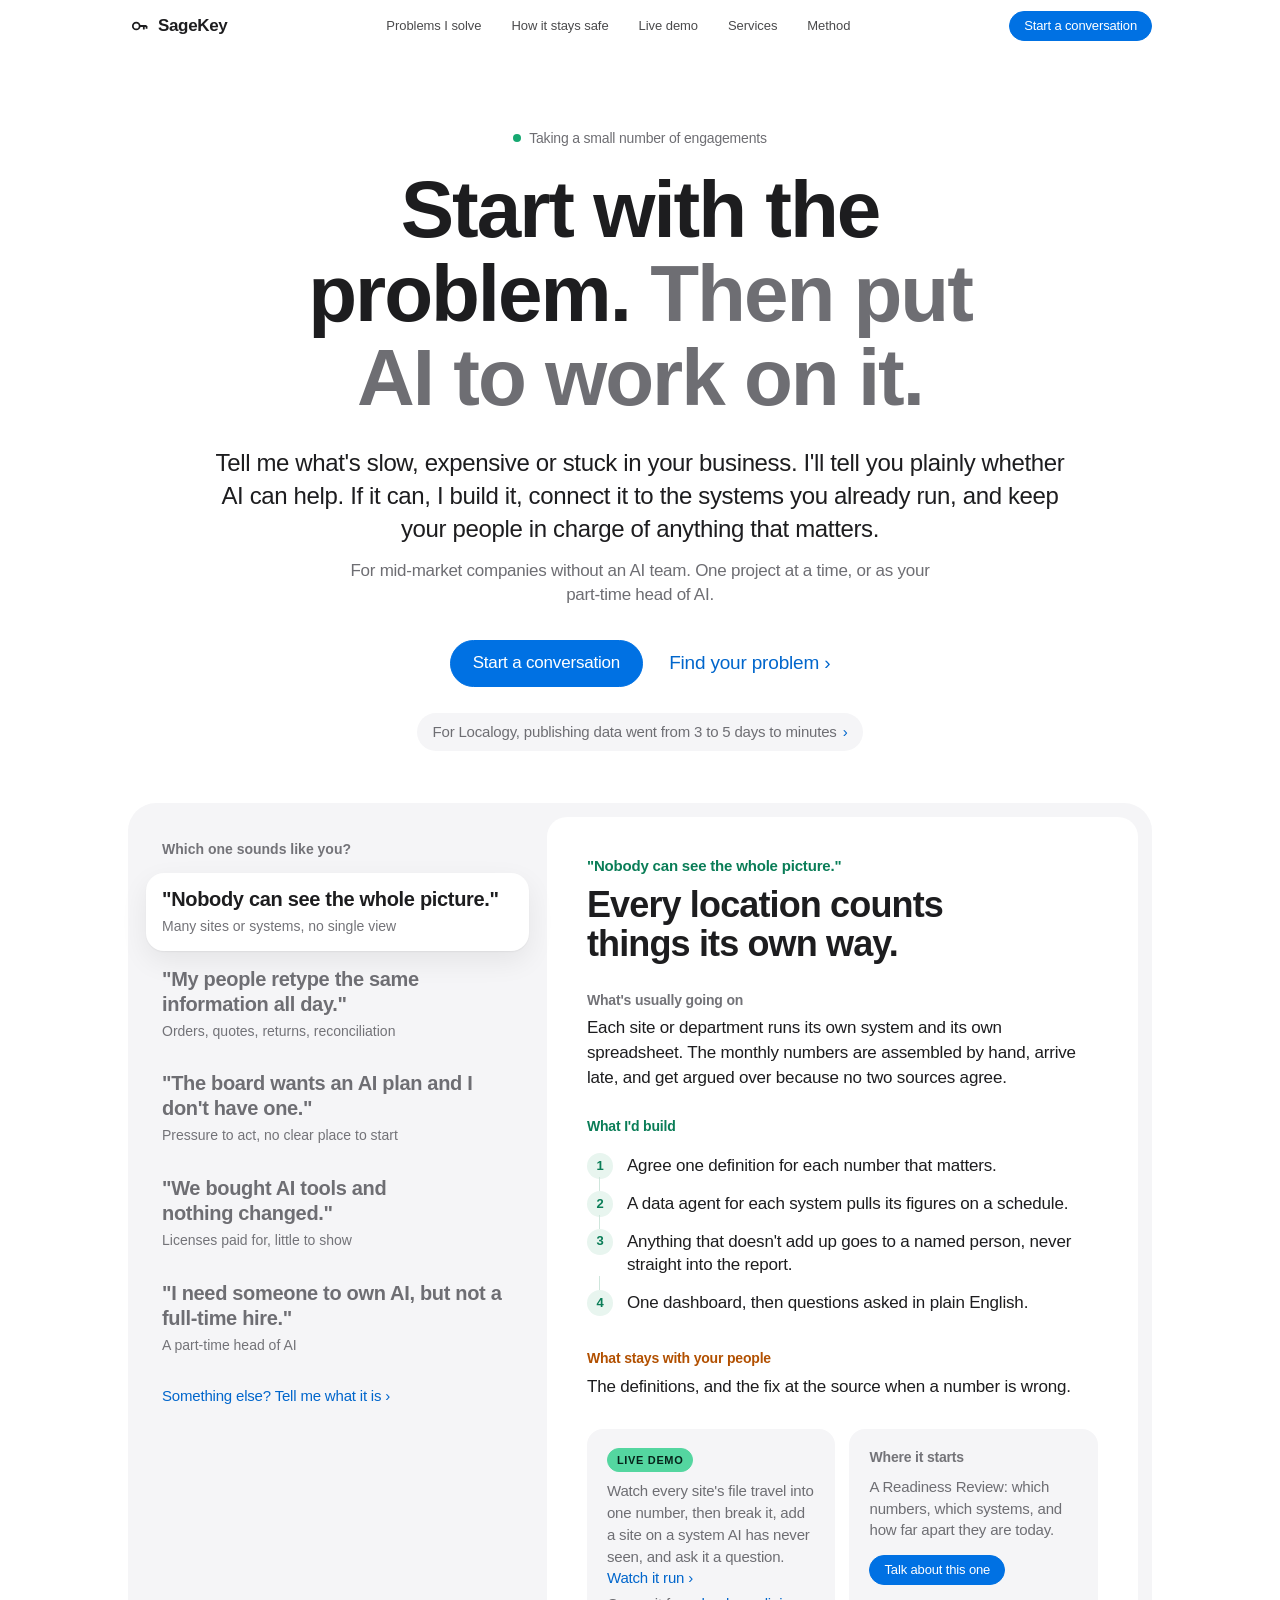
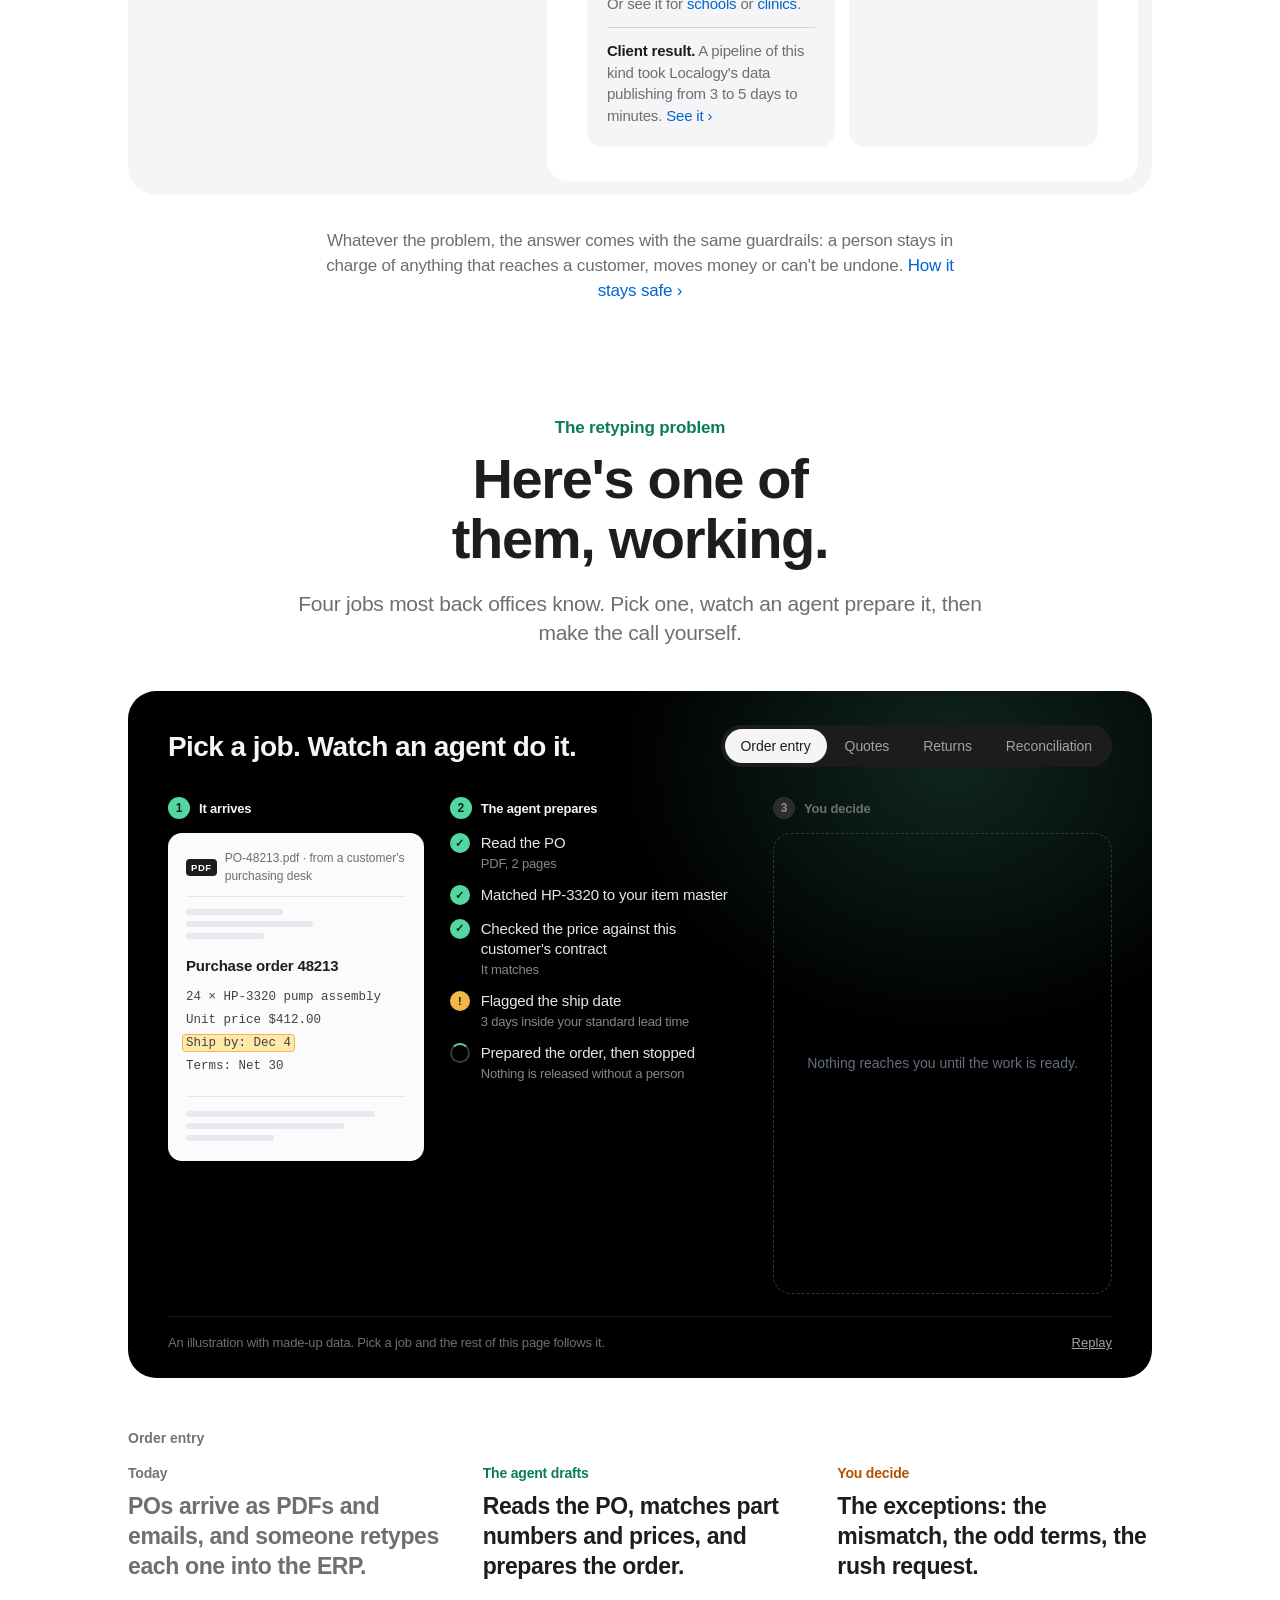
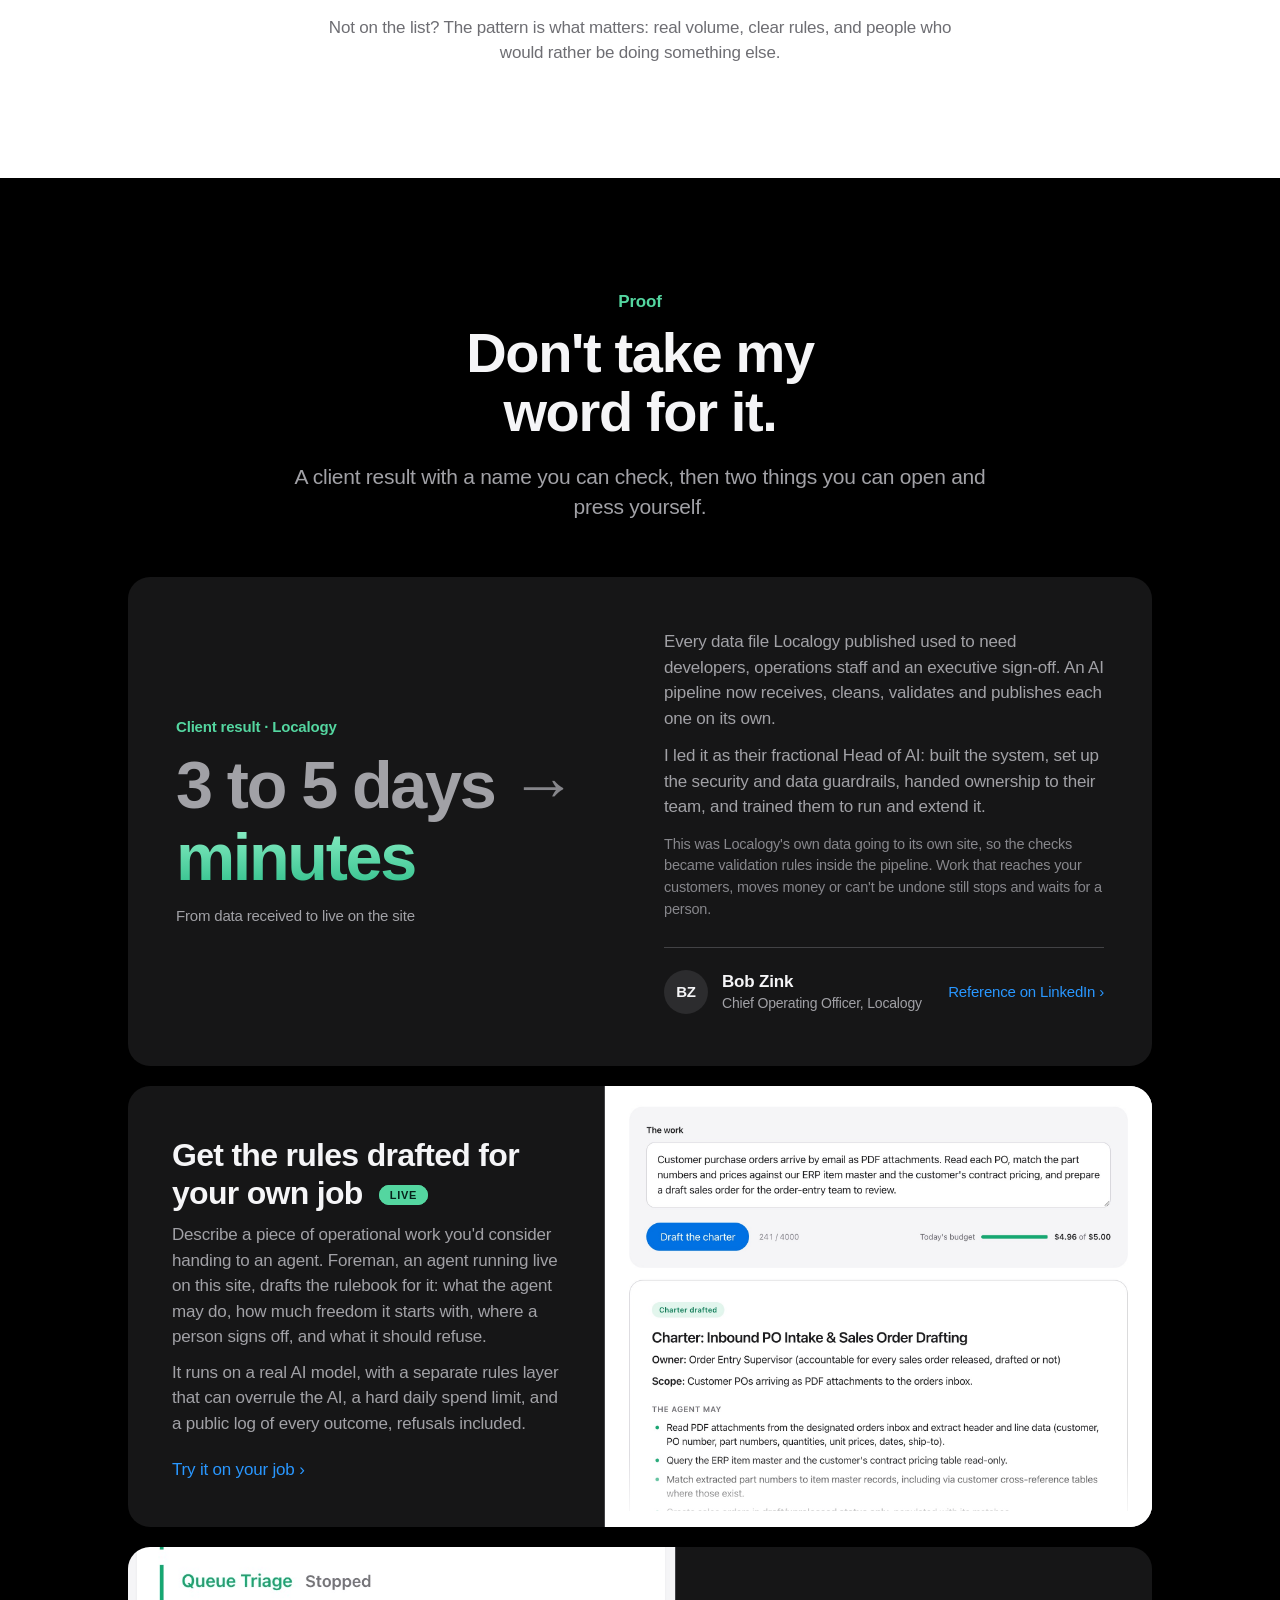
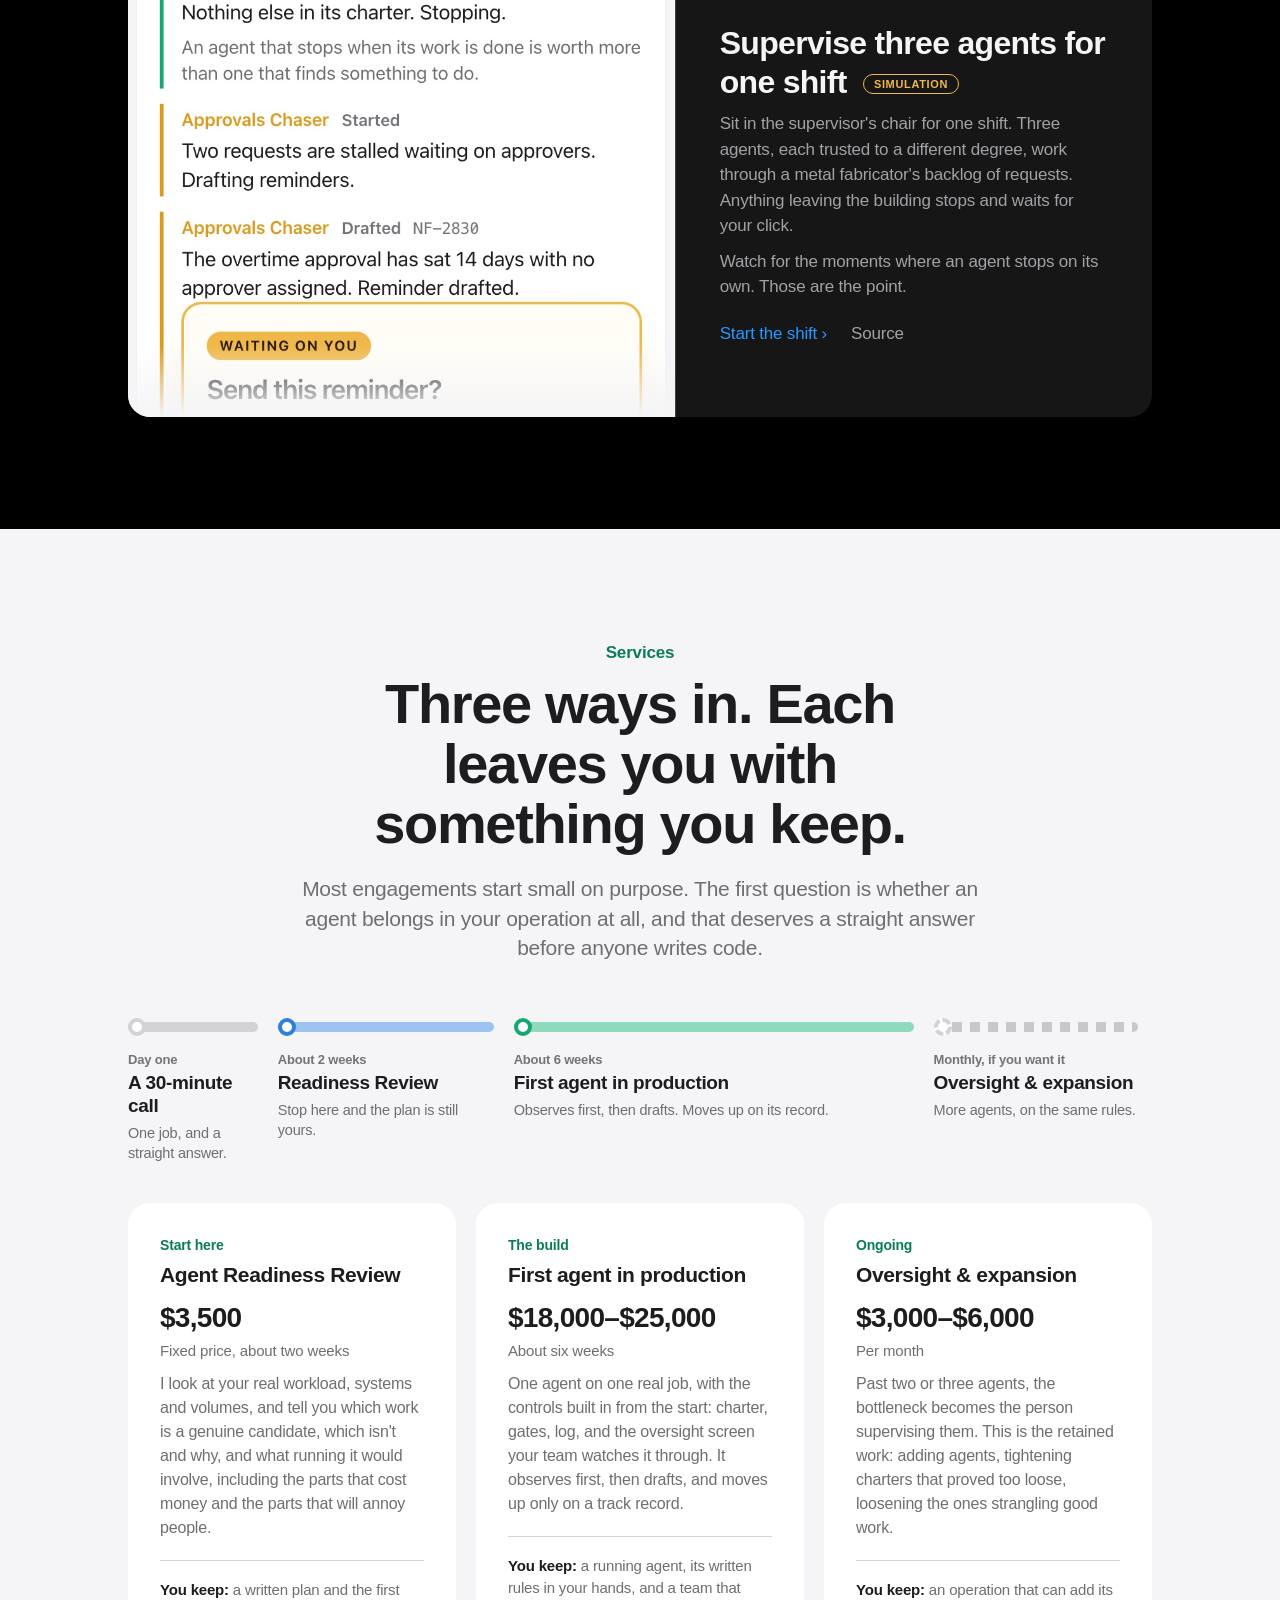
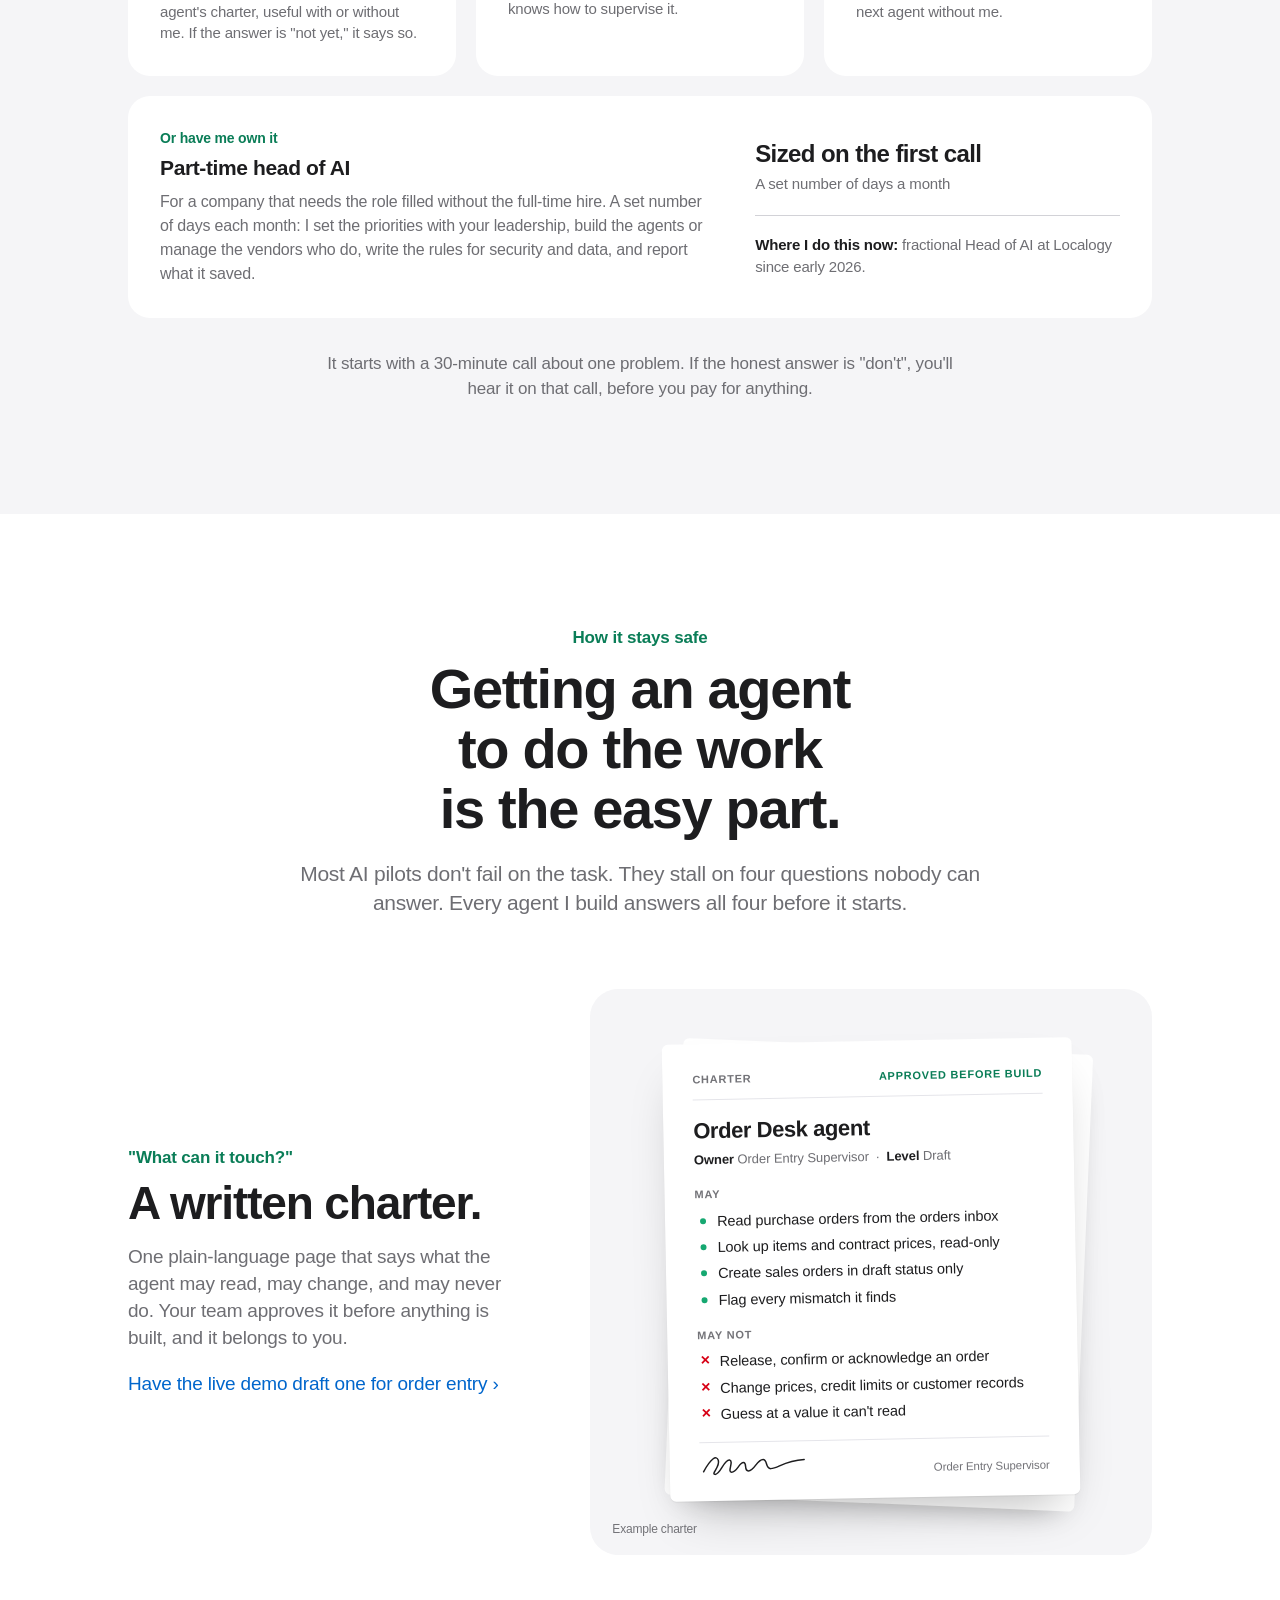
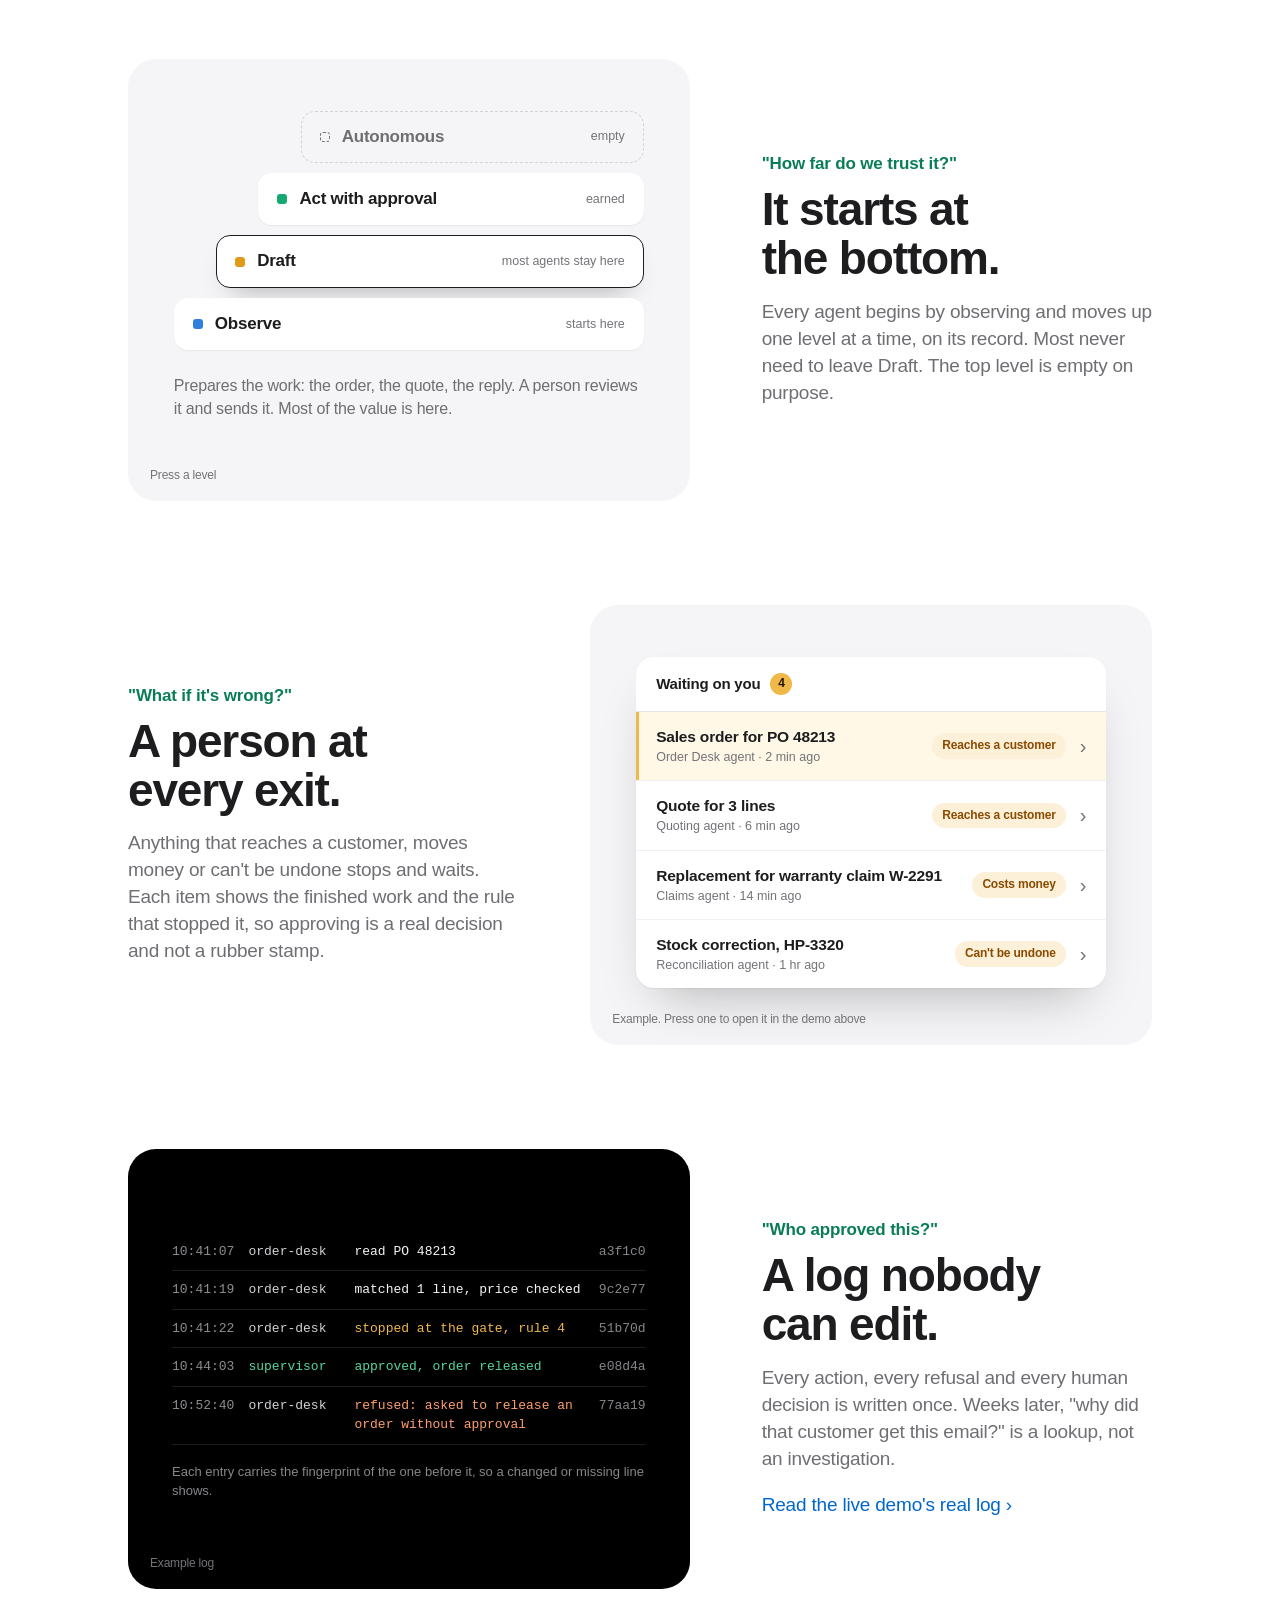
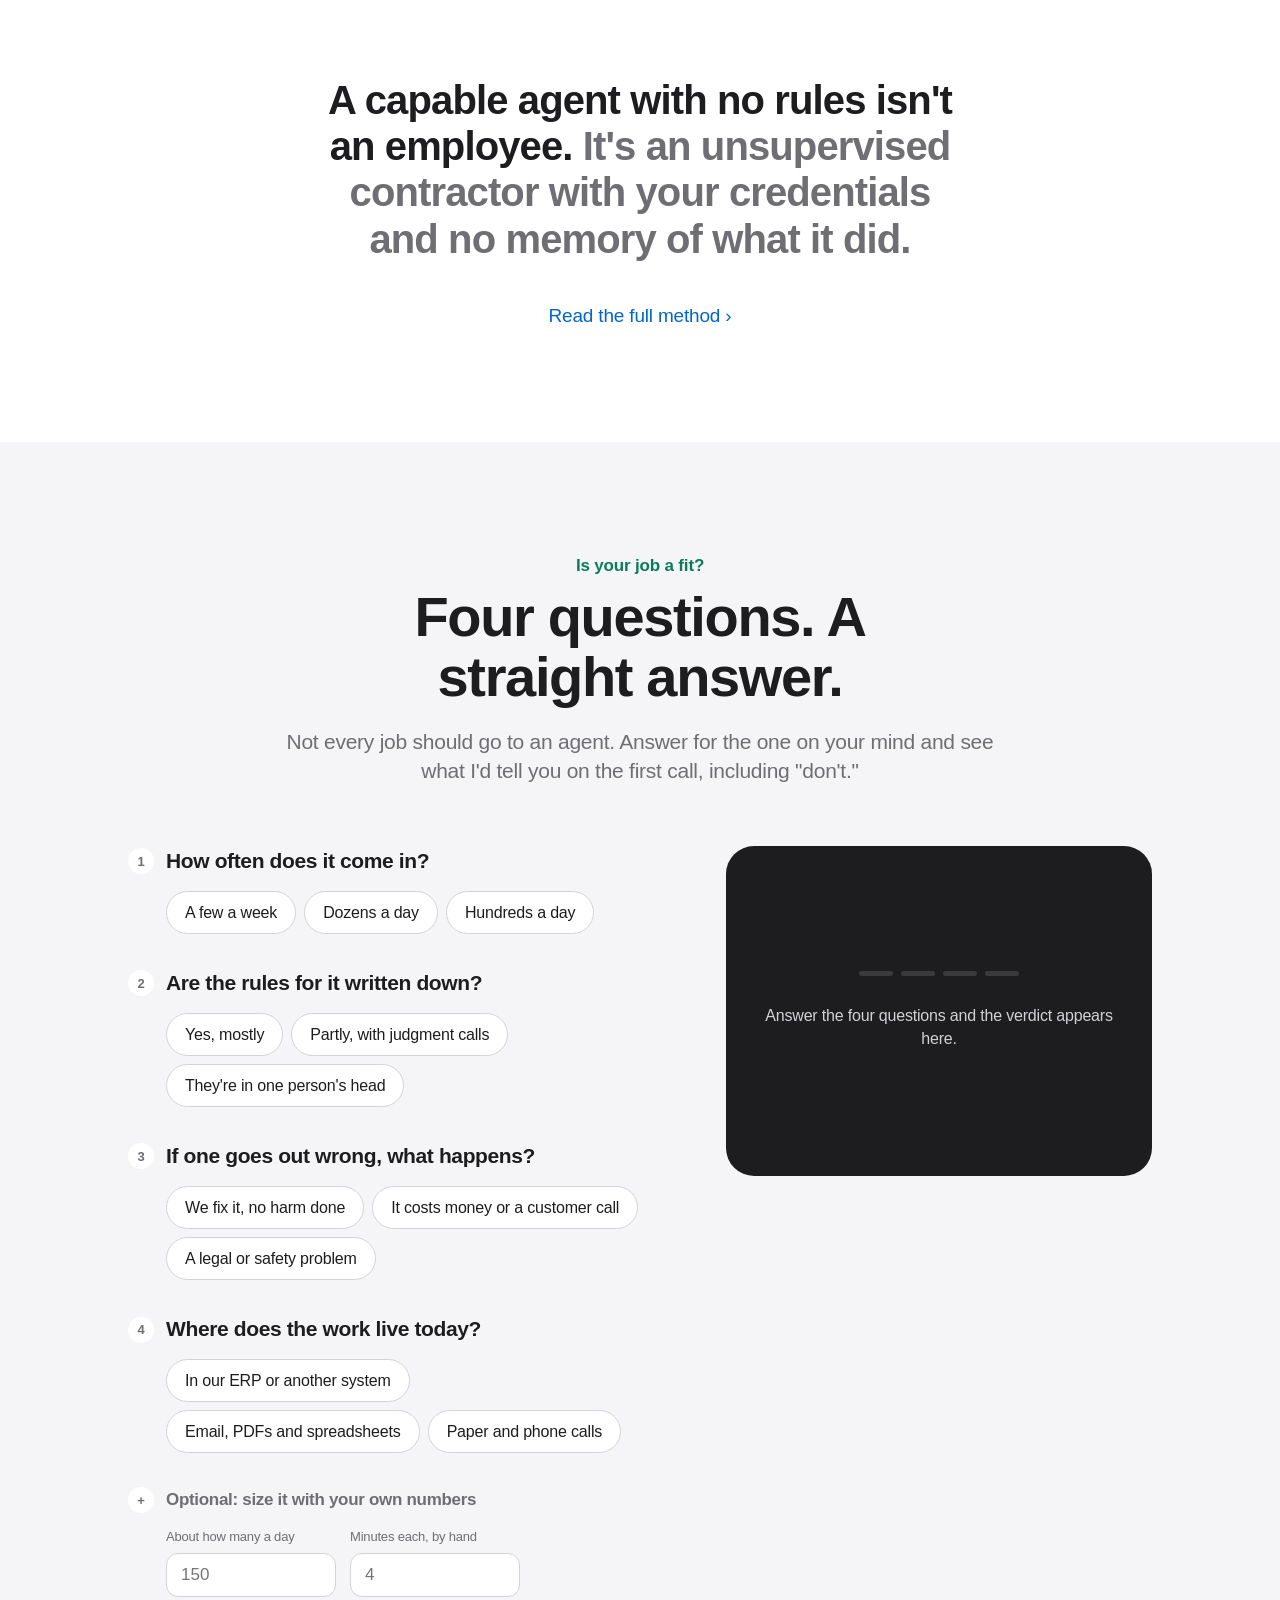
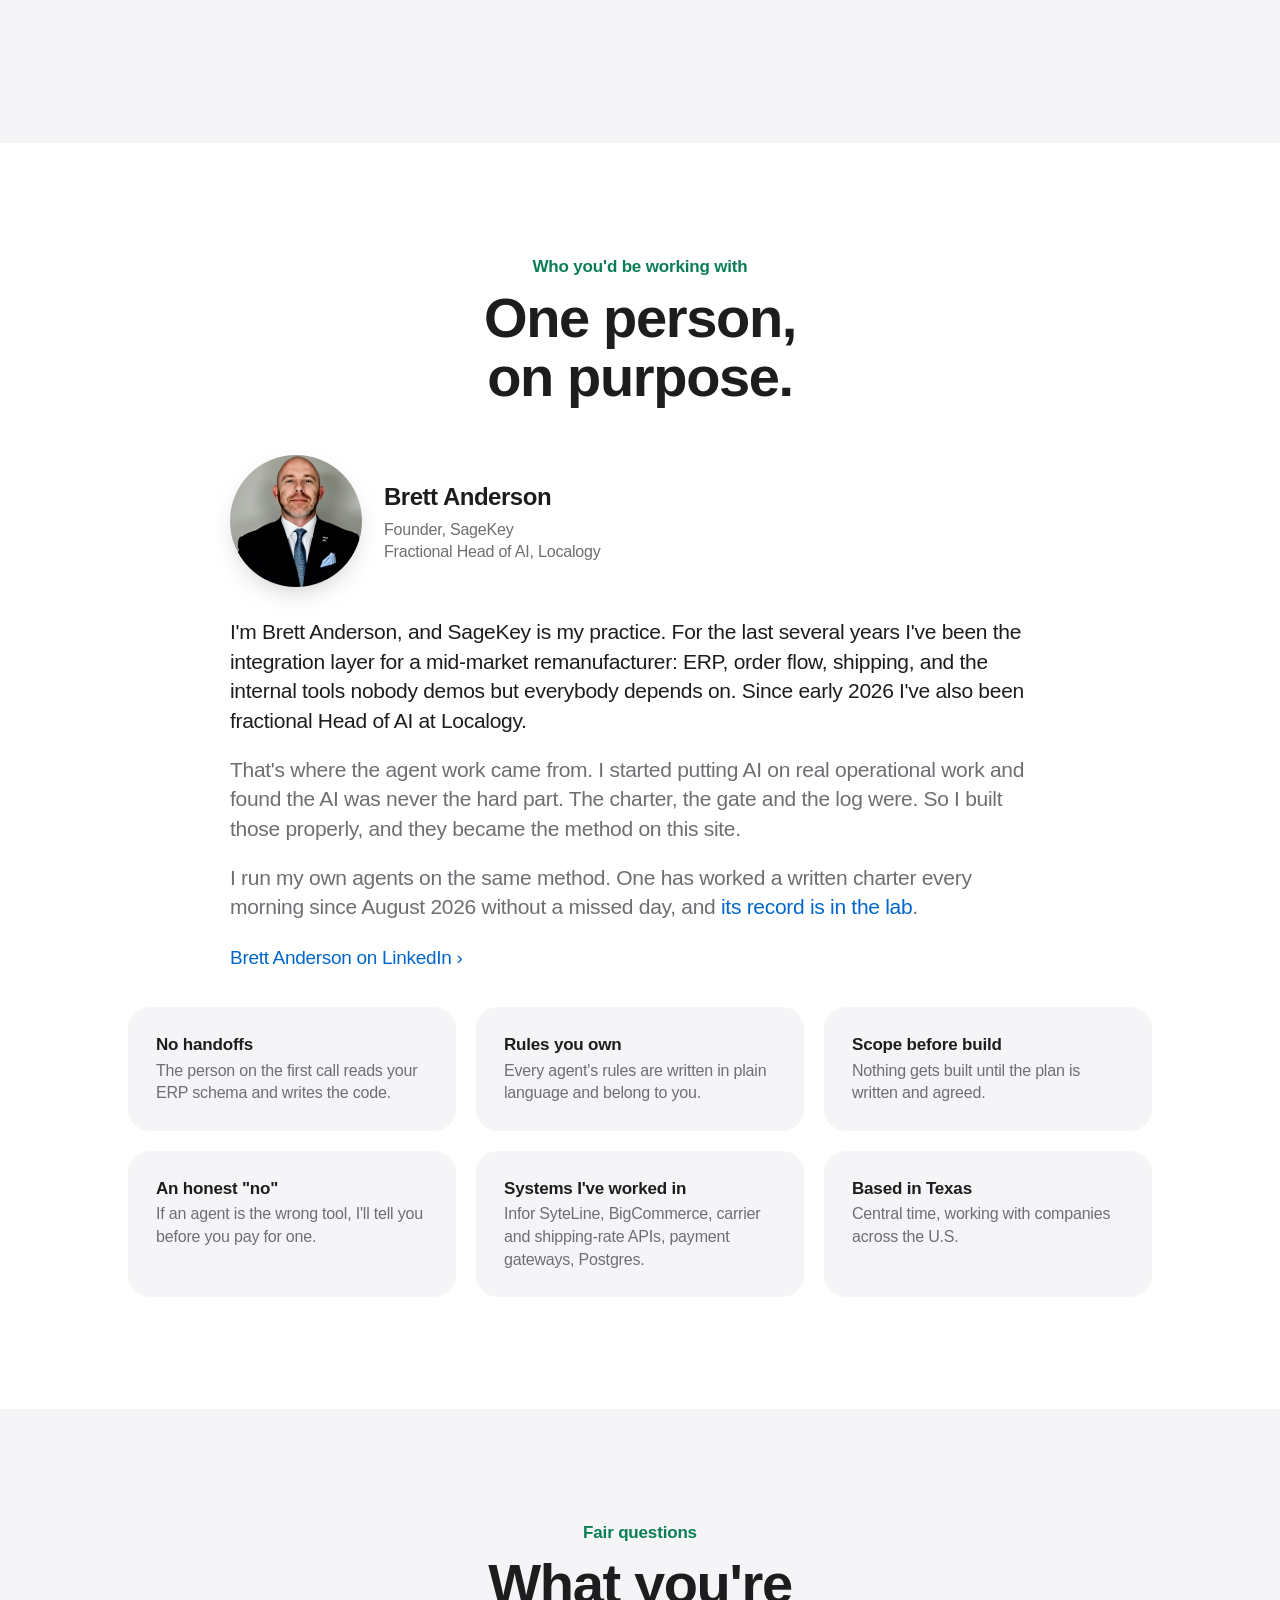
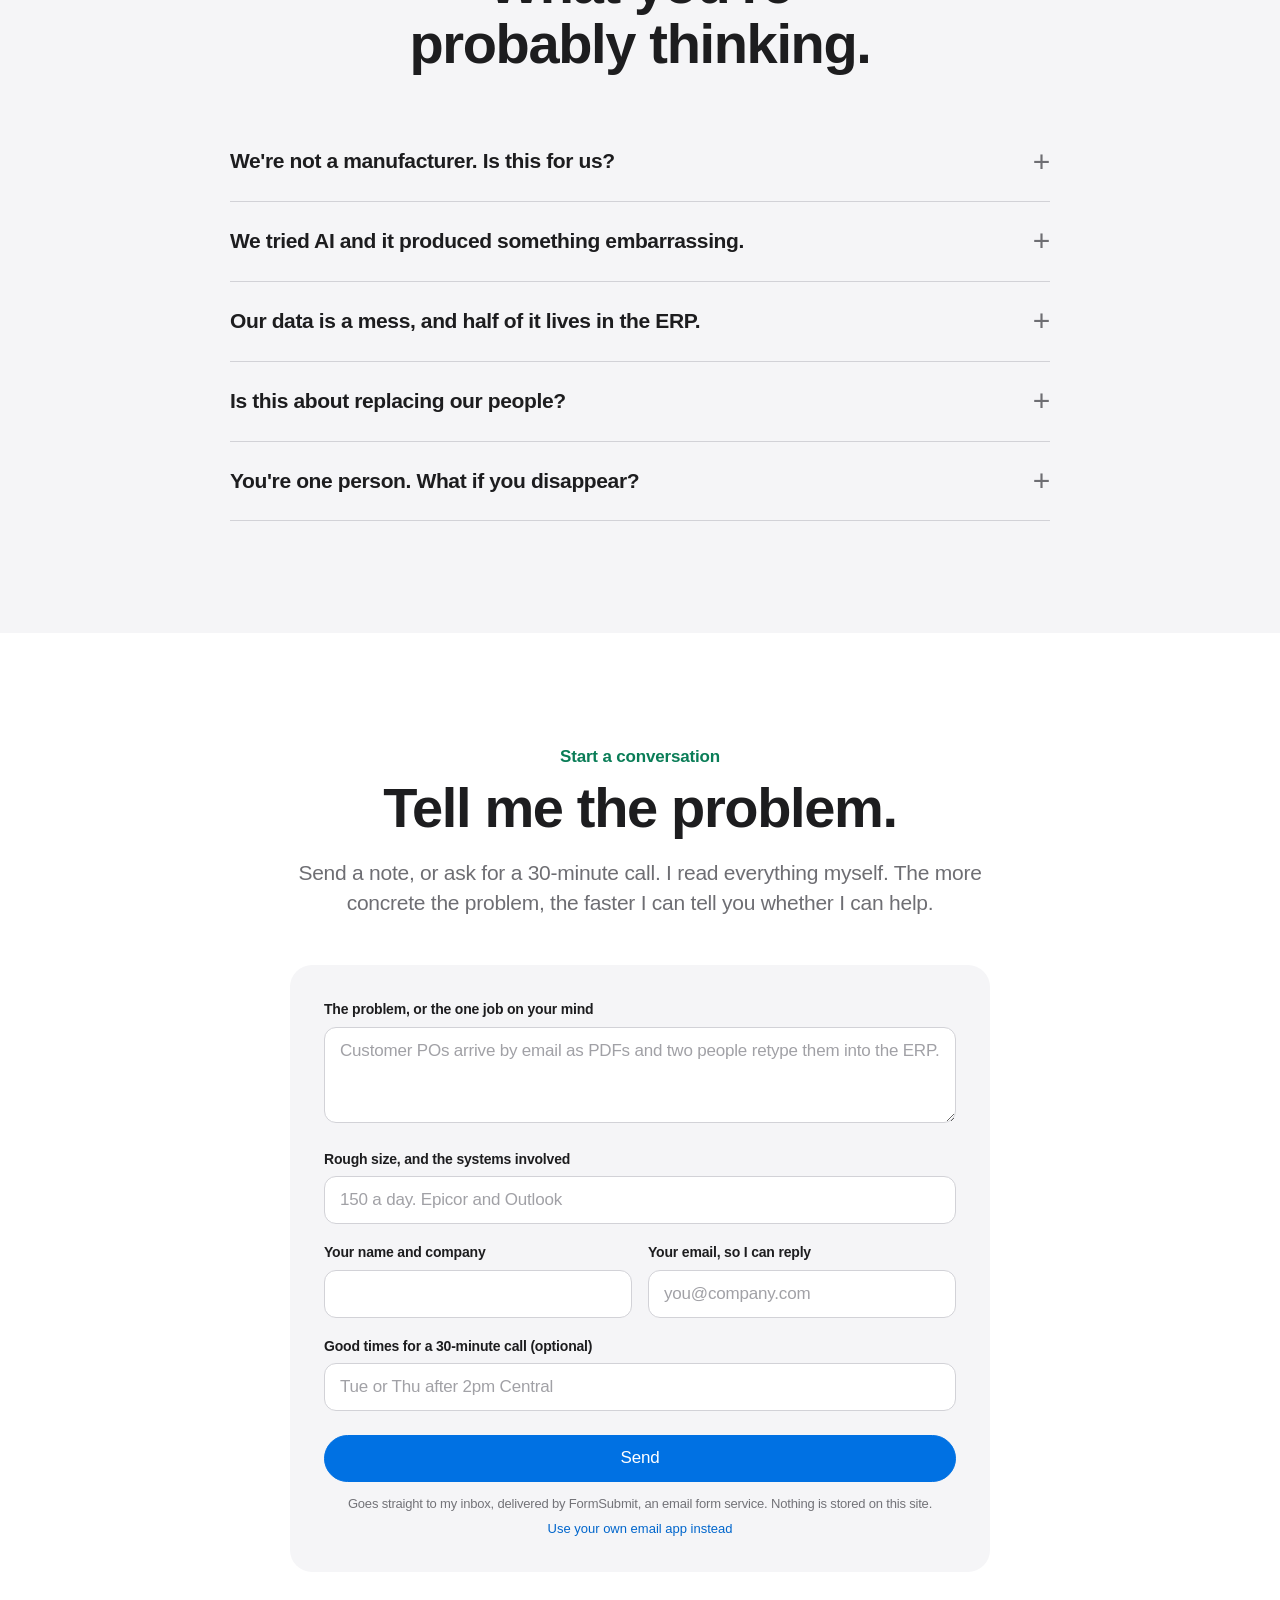
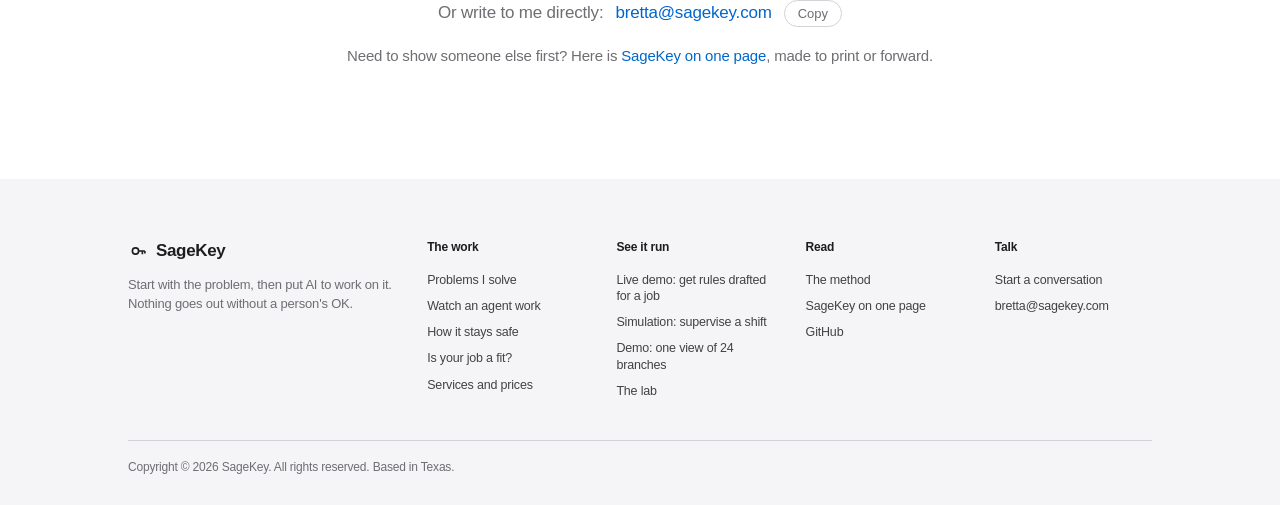
==== commit c2b245dd: "One-view demo: switch between distribution, schools and clinics" ====
--- a/index.html
+++ b/index.html
@@ -112,7 +112,7 @@
           <div class="pb-sec"><span class="k h">What stays with your people</span>
             <p>The definitions, and the fix at the source when a number is wrong.</p></div>
           <div class="pb-foot">
-            <div class="pb-proof"><span class="pb-tag real">Live demo</span><p>Watch 24 branches on three systems send their files into one number. Then break it, add a branch on a system AI has never seen, and ask it a question. <a class="chev" href="/one-view/">Watch it run</a></p>
+            <div class="pb-proof"><span class="pb-tag real">Live demo</span><p>Watch every site's file travel into one number, then break it, add a site on a system AI has never seen, and ask it a question. <a class="chev" href="/one-view/">Watch it run</a> <span class="pb-for">Or see it for <a href="/one-view/?for=schools">schools</a> or <a href="/one-view/?for=clinics">clinics</a>.</span></p>
               <p class="pb-also"><b>Client result.</b> A pipeline of this kind took Localogy's data publishing from 3 to 5 days to minutes. <a class="chev" href="#localogy">See it</a></p></div>
             <div class="pb-start"><span class="k">Where it starts</span><p>A Readiness Review: which numbers, which systems, and how far apart they are today.</p>
               <button type="button" class="btn primary sm" data-talk="see">Talk about this one</button></div>
--- a/site.css
+++ b/site.css
@@ -752,6 +752,7 @@
 .pb-proof, .pb-start { background:var(--tile); border-radius:16px; padding:18px 20px 20px; }
 .pb-proof p, .pb-start p { font-size:15px; line-height:1.45; color:var(--dim); margin-top:8px; }
 .pb-start .btn { margin-top:14px; }
+.pb-for { display:block; margin-top:4px; }
 .pb-proof .pb-also { margin-top:12px; padding-top:12px; border-top:1px solid var(--line); }
 .pb-tag { display:inline-block; font-size:11px; letter-spacing:.06em; text-transform:uppercase; font-weight:600;
   border-radius:980px; padding:3px 9px; border:1px solid currentColor; color:var(--warn); }
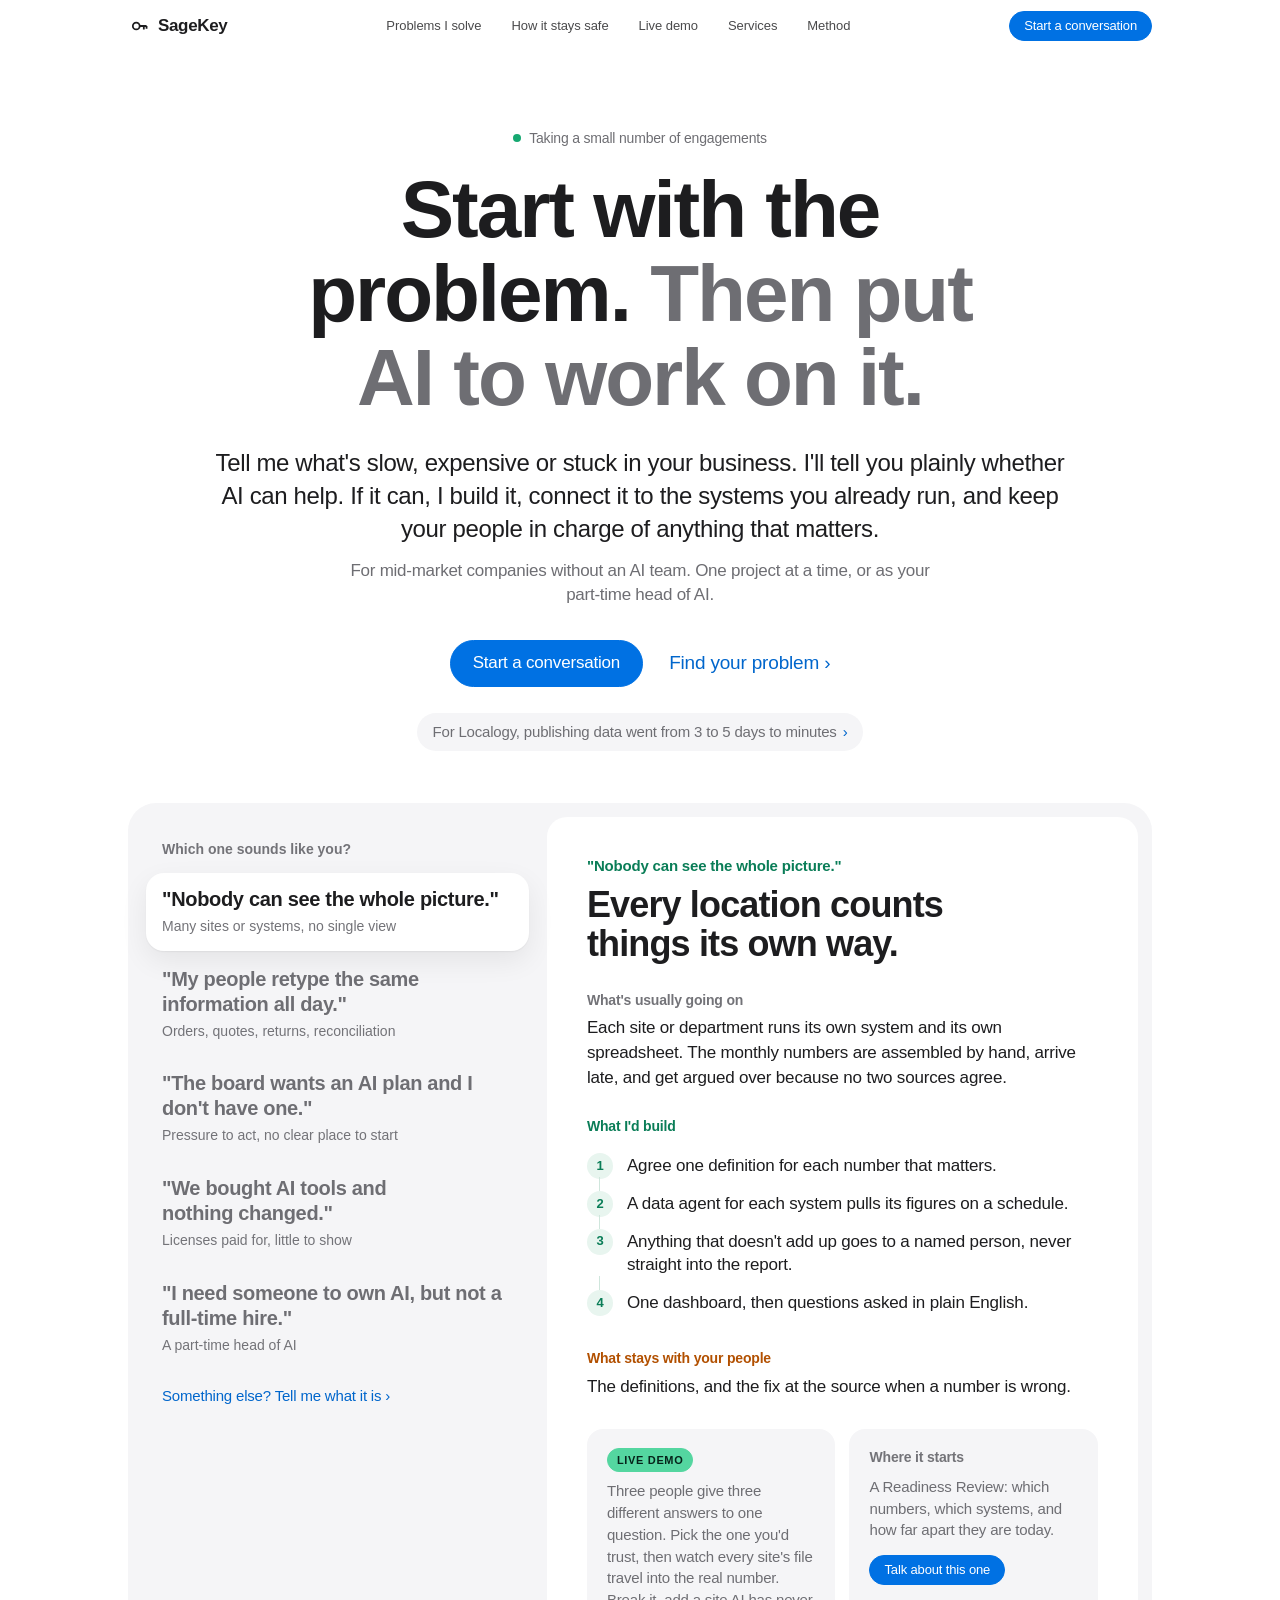
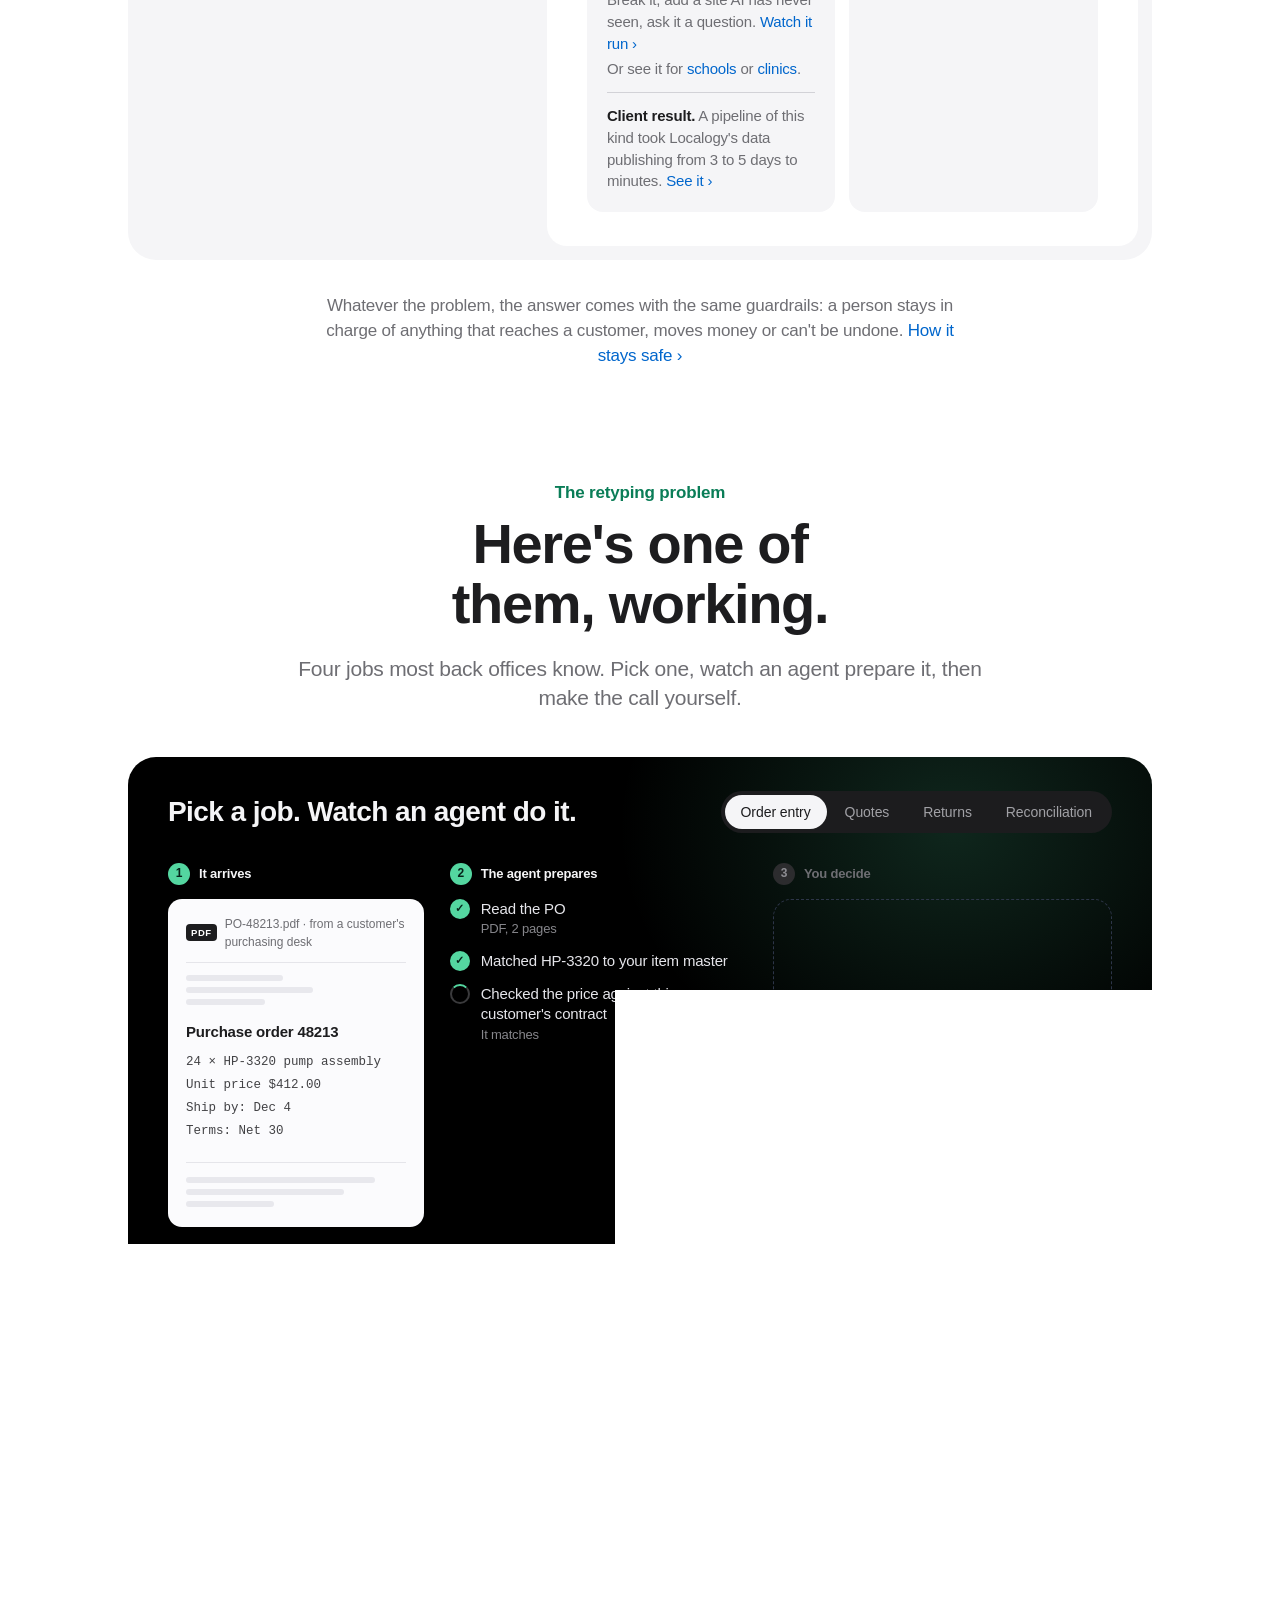
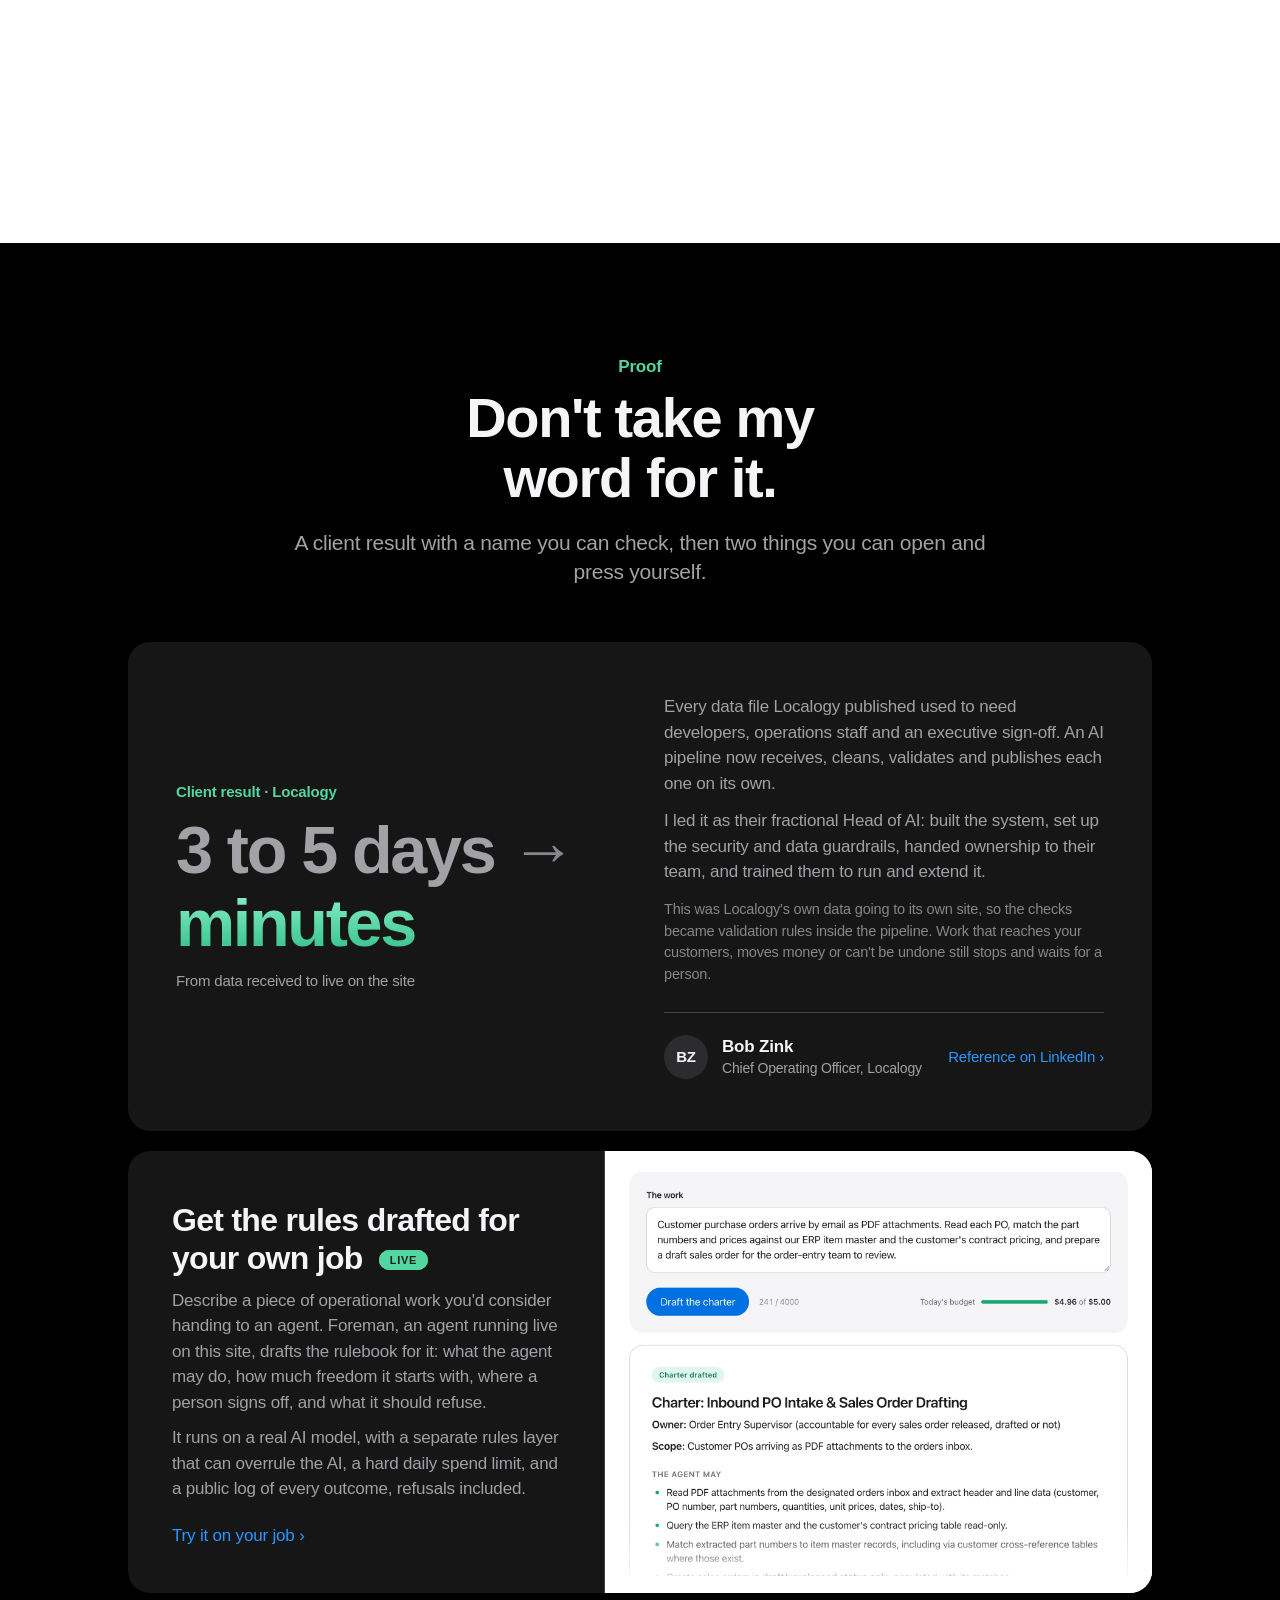
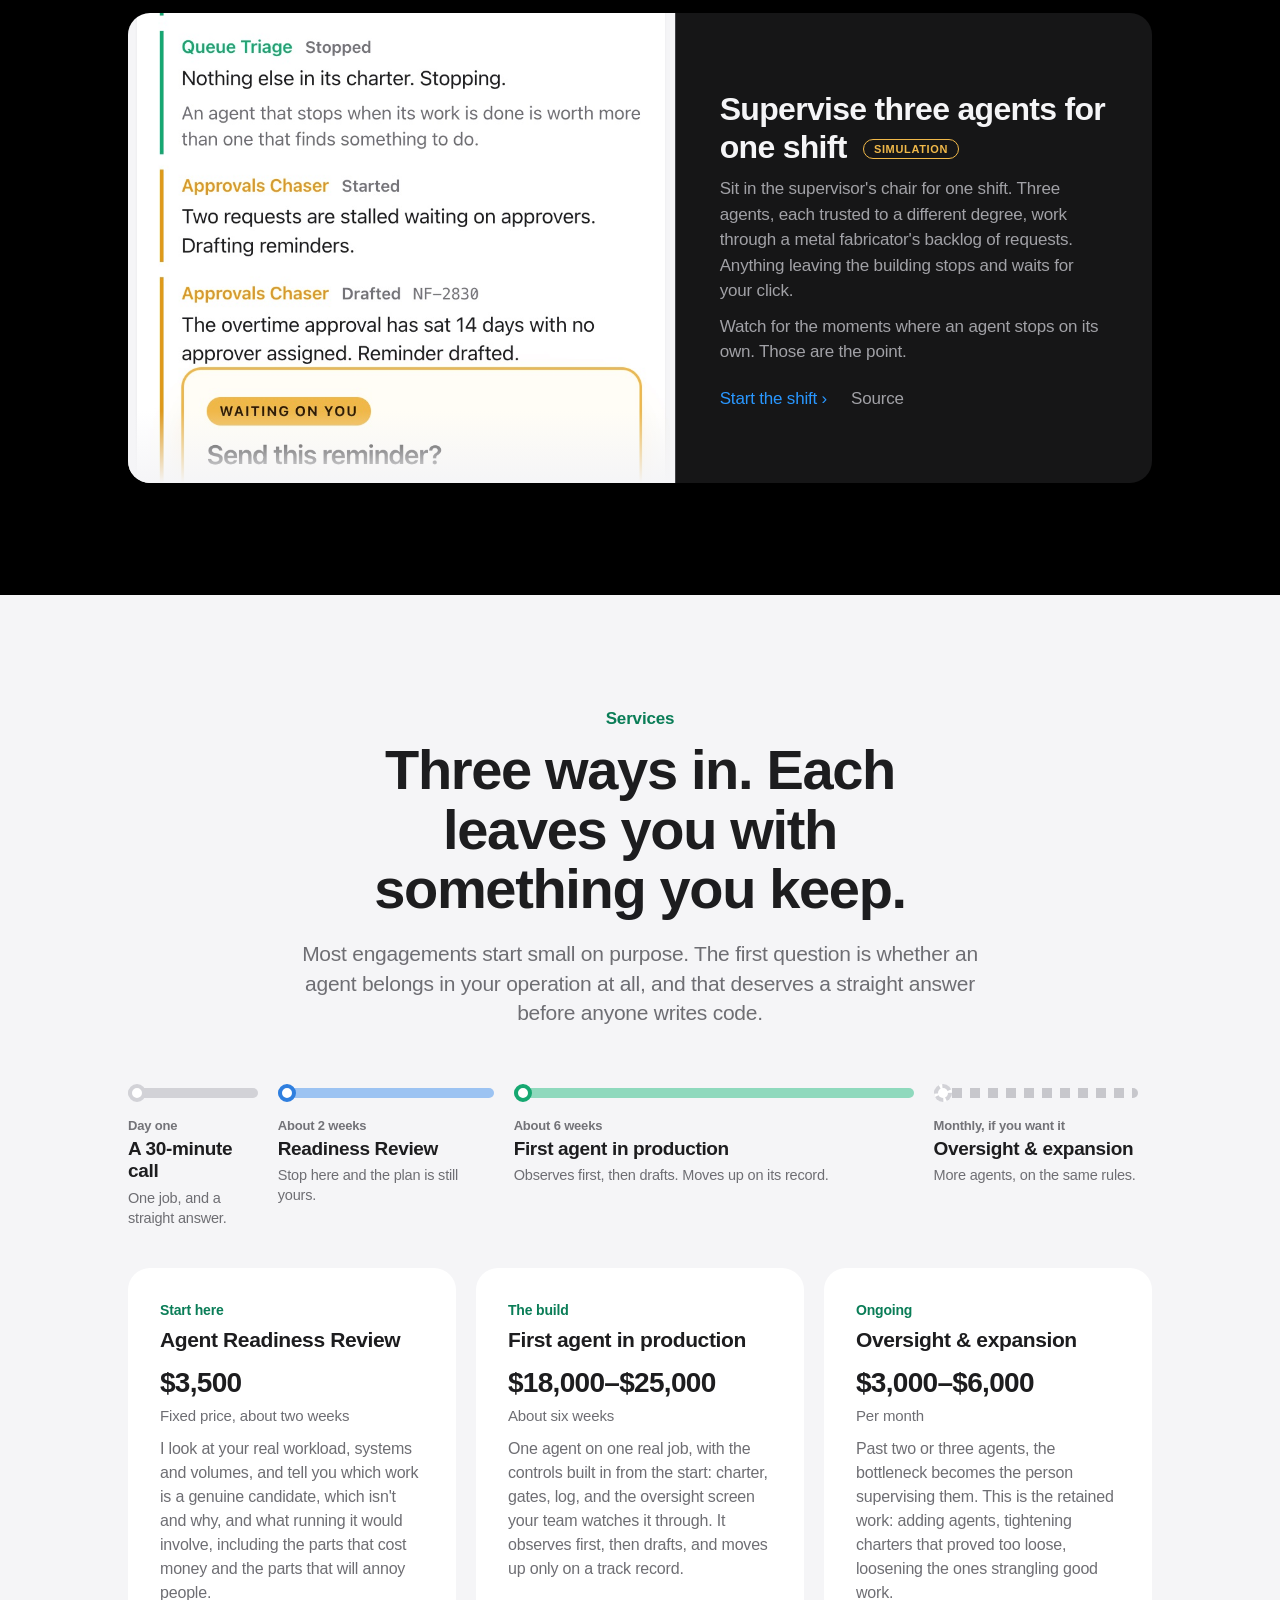
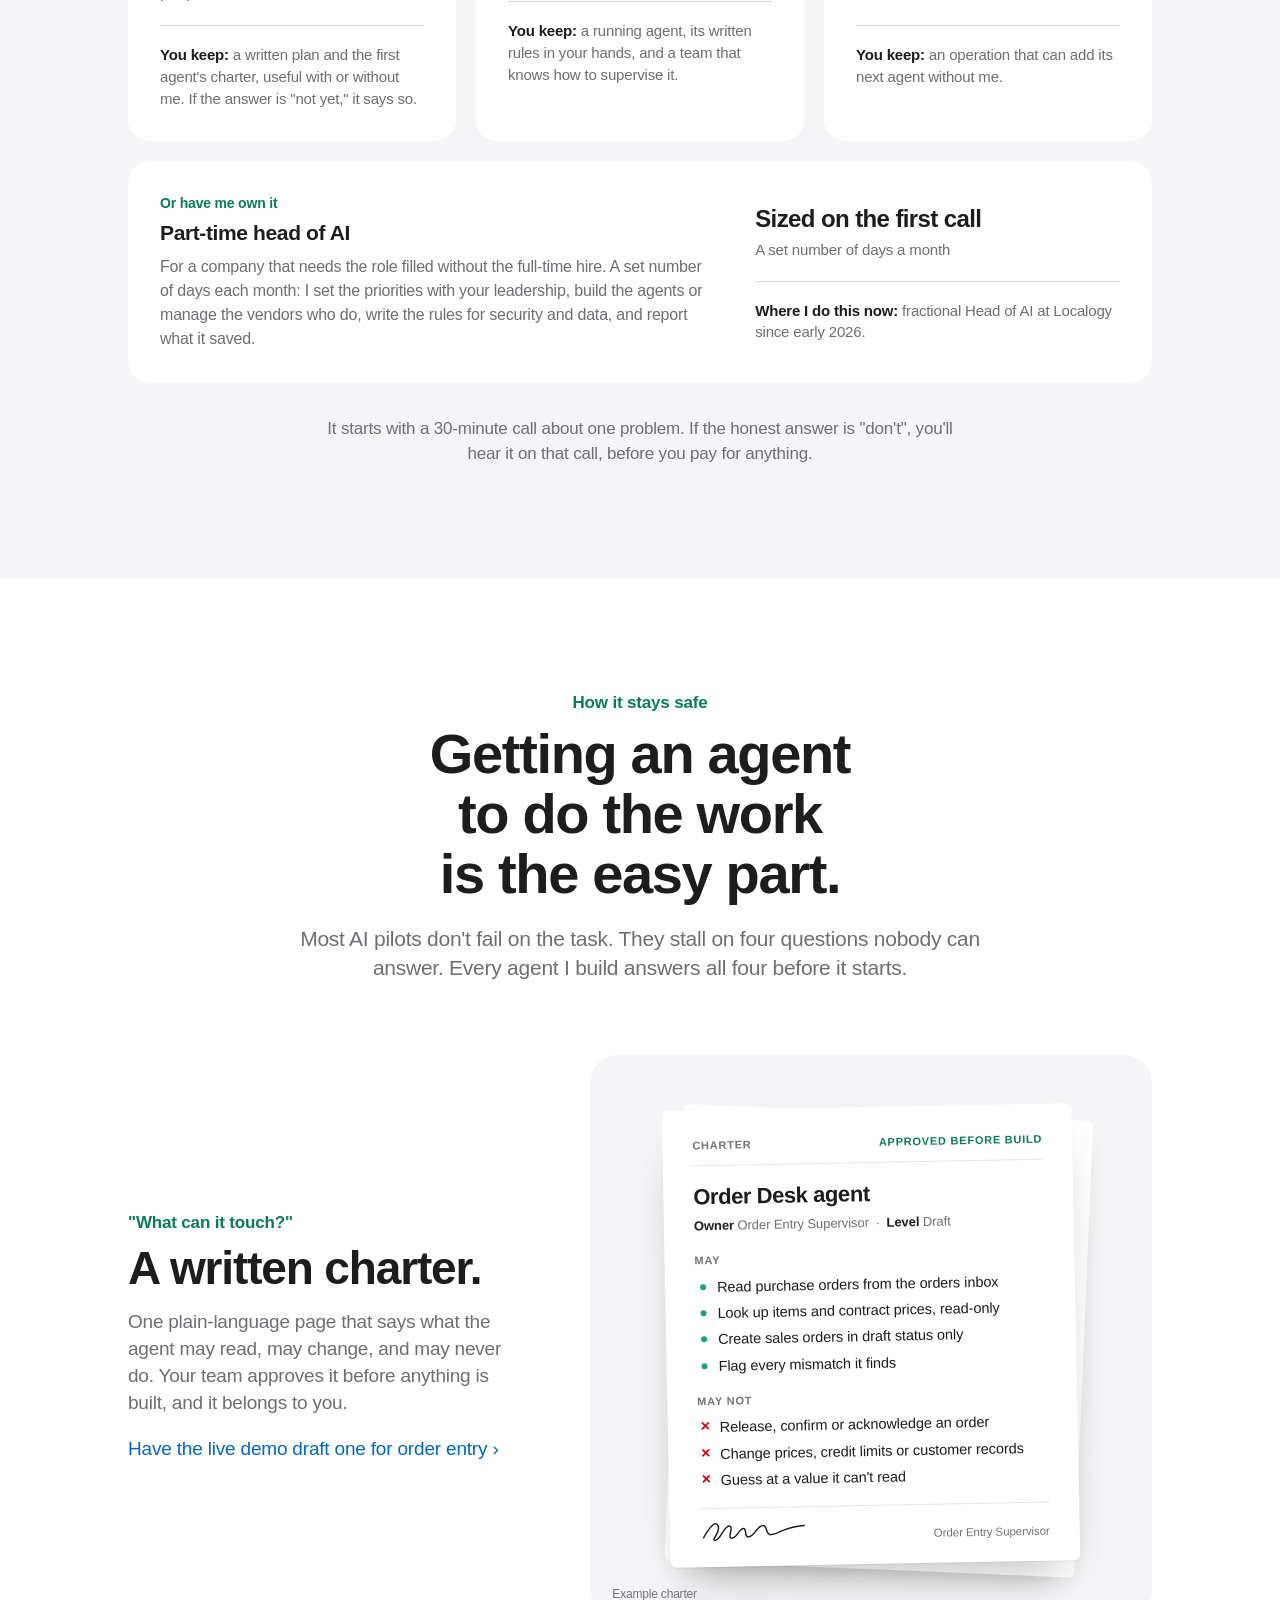
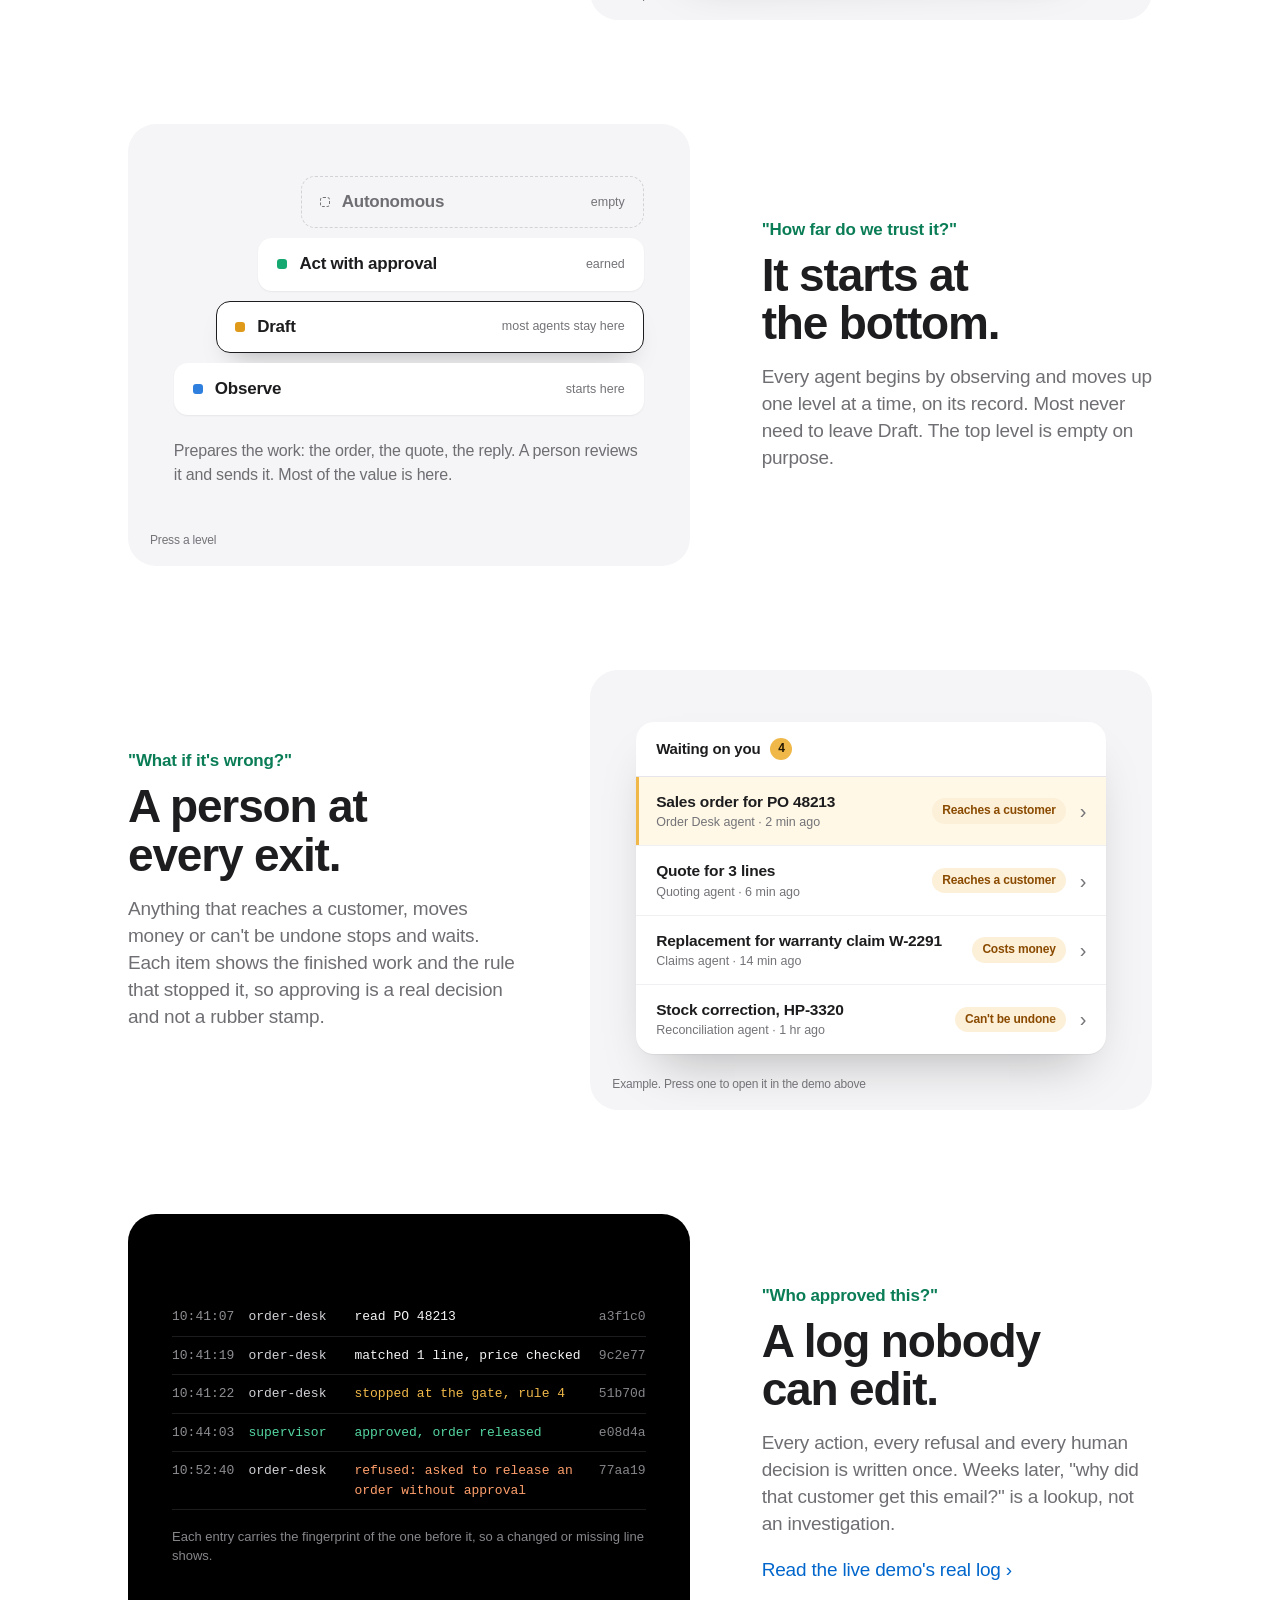
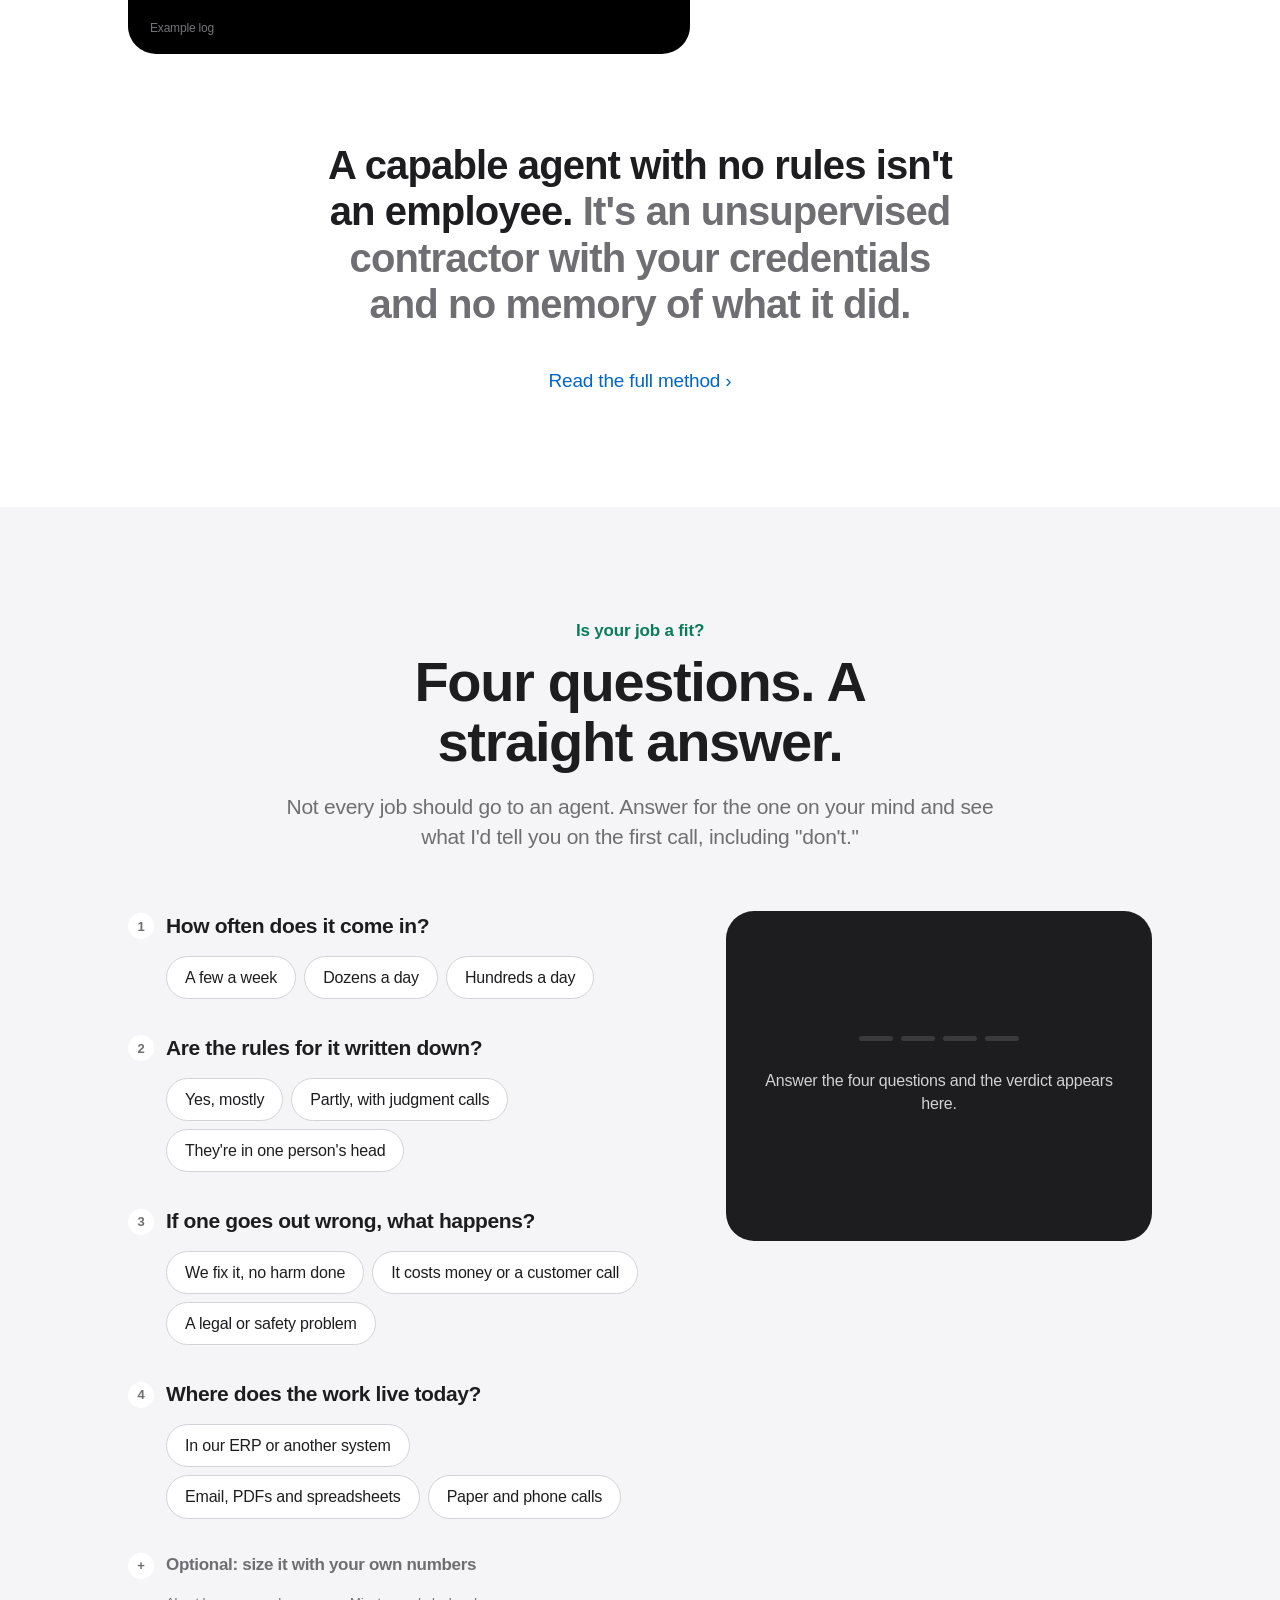
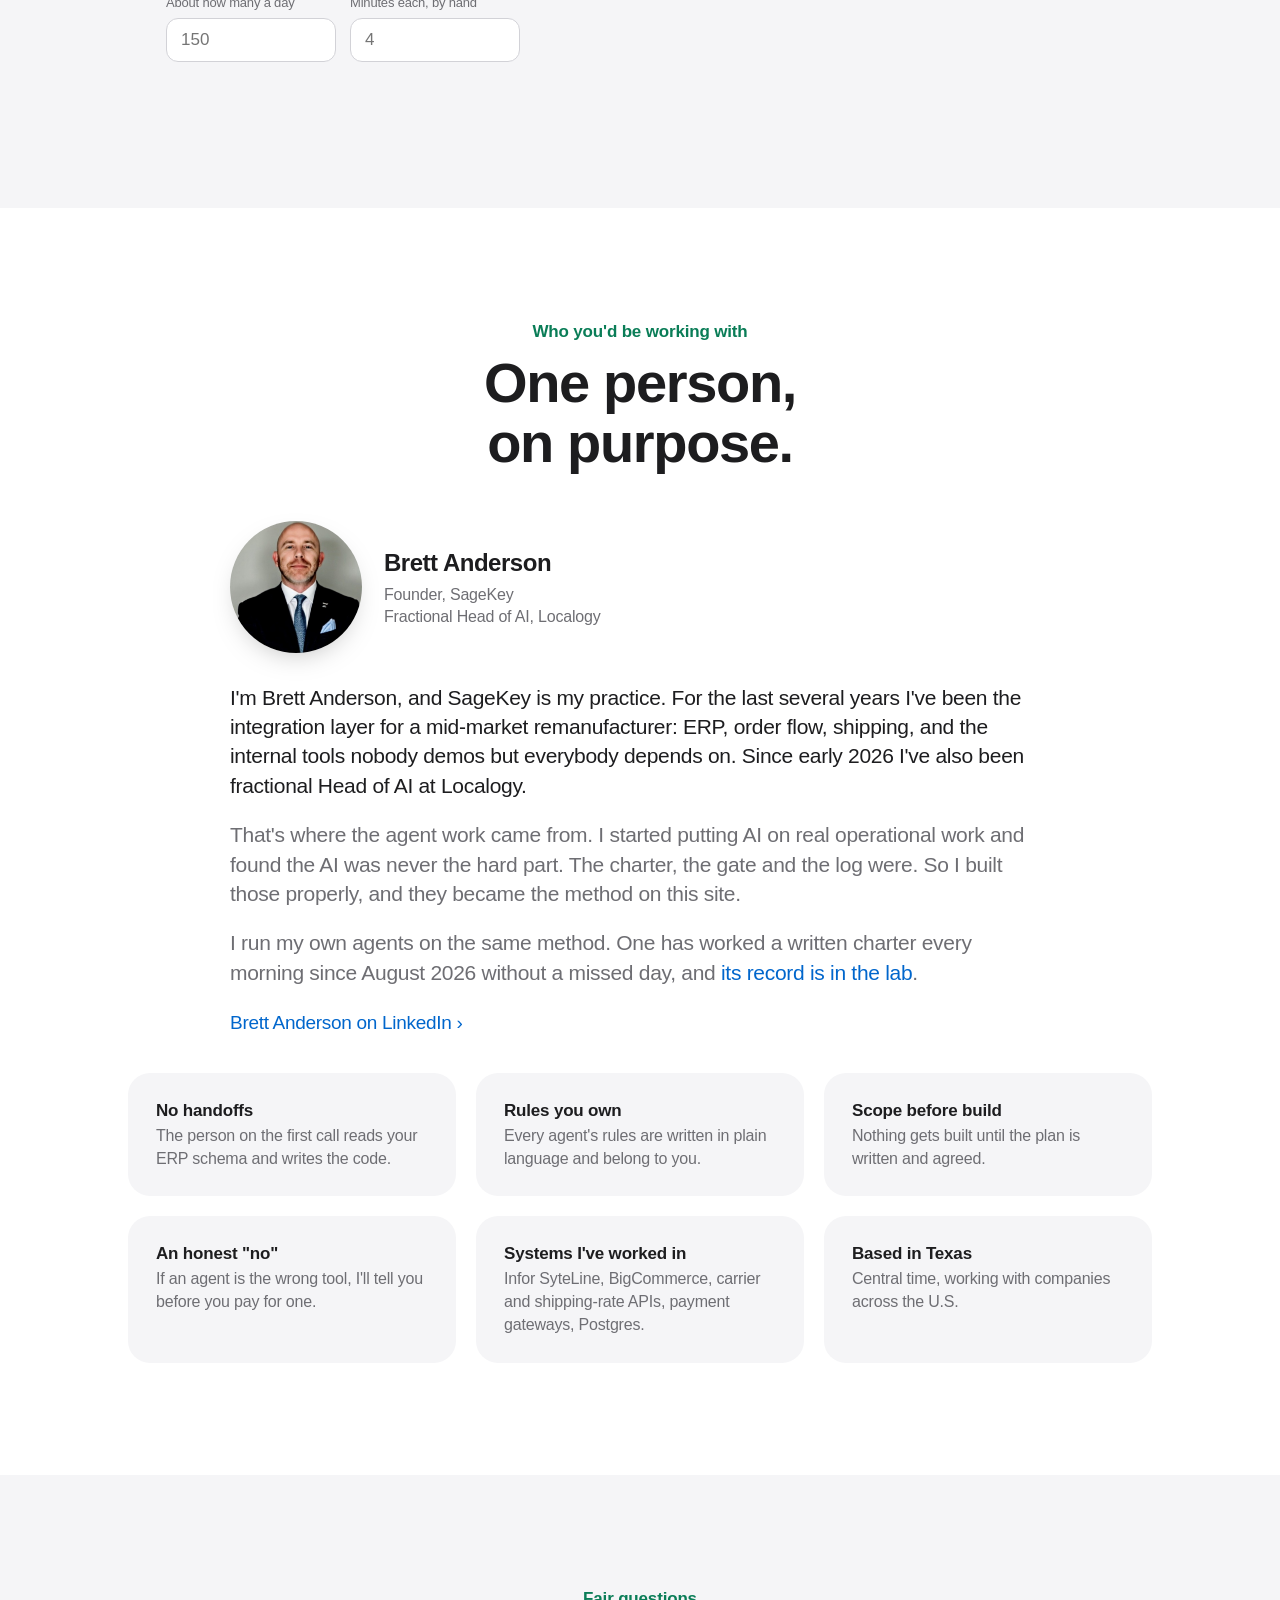
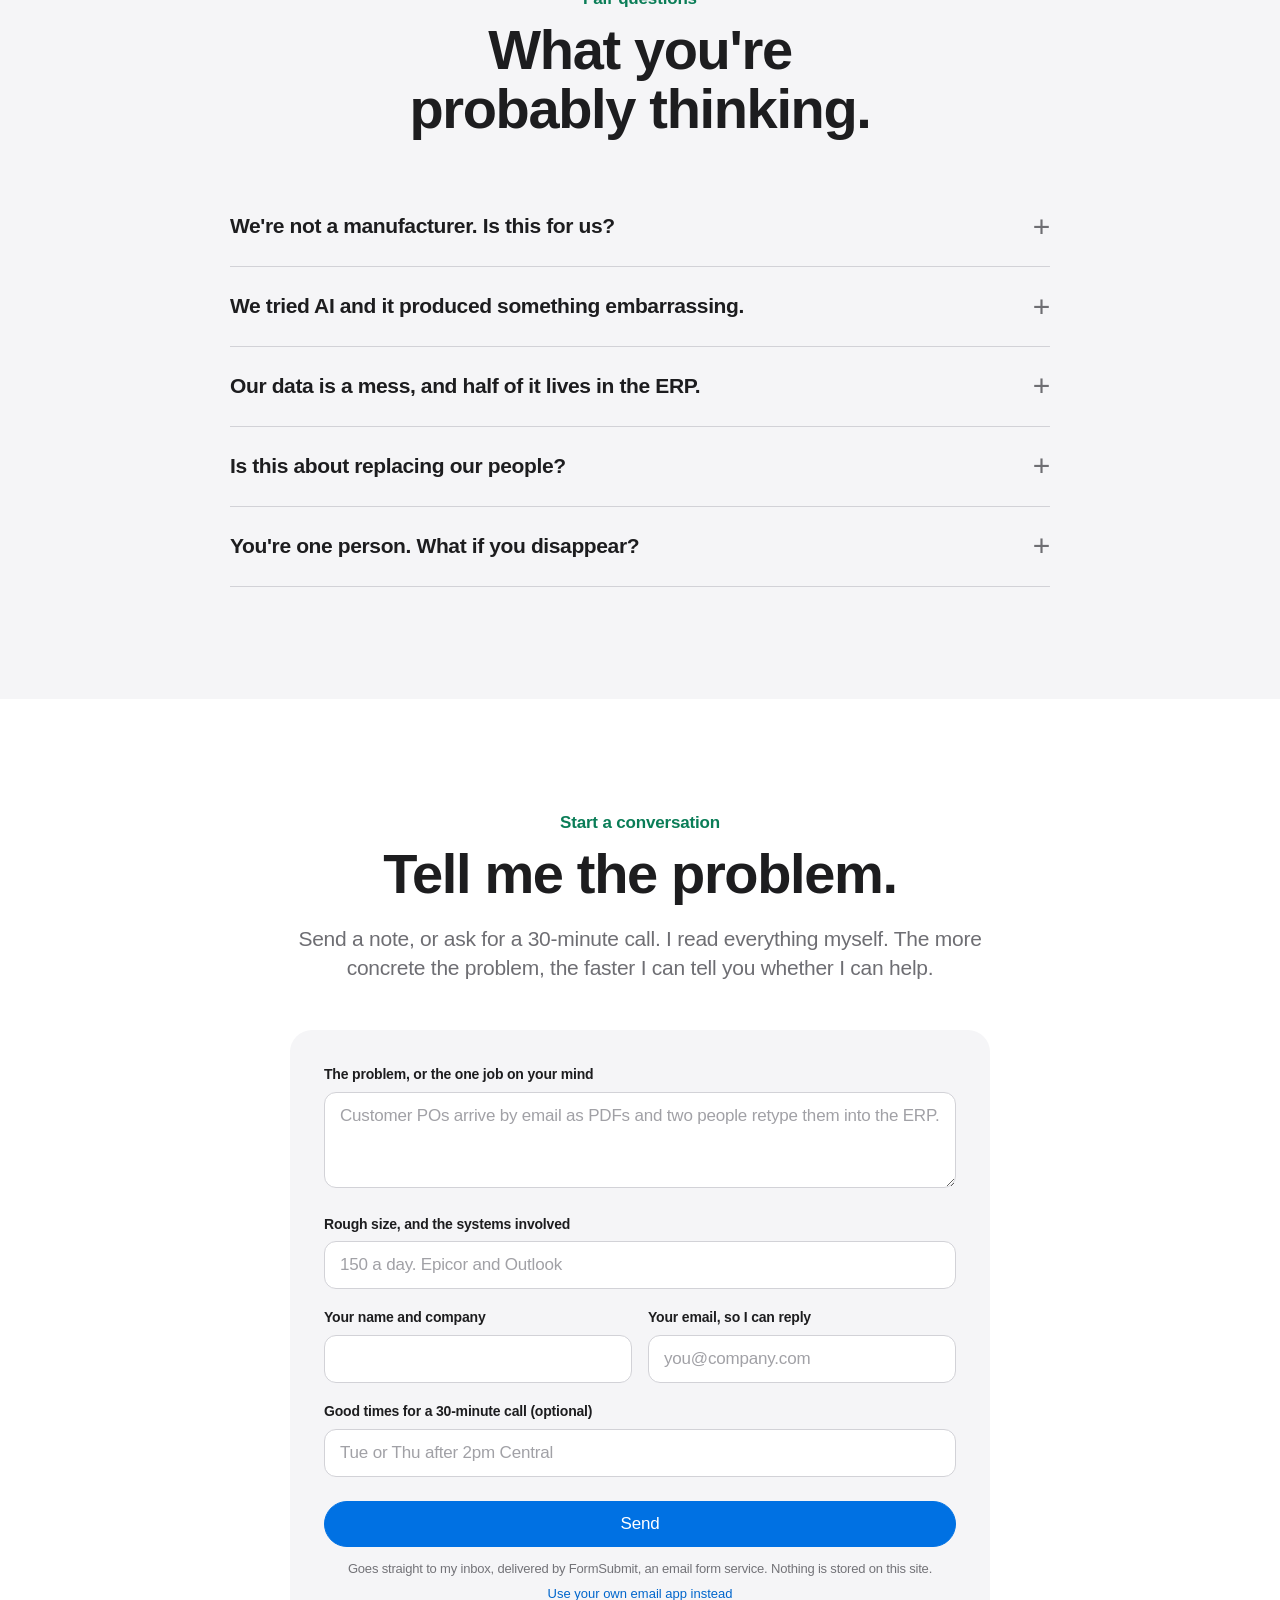
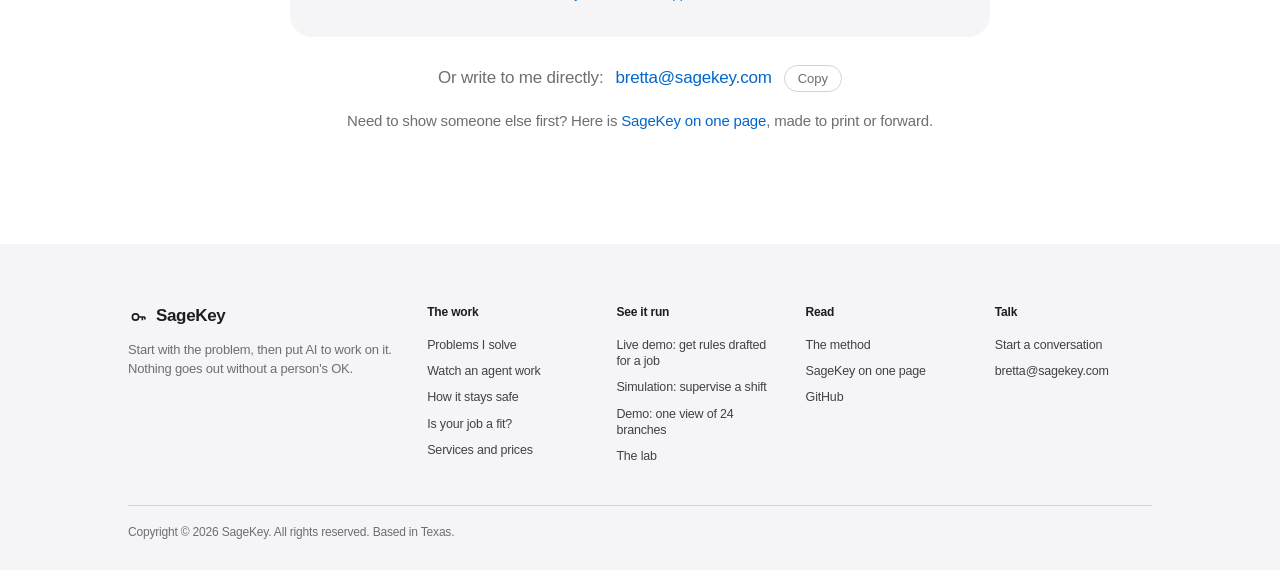
==== commit a9c3d5e2: "One View opens on the problem: three answers to one question, then the real count" ====
--- a/index.html
+++ b/index.html
@@ -112,7 +112,7 @@
           <div class="pb-sec"><span class="k h">What stays with your people</span>
             <p>The definitions, and the fix at the source when a number is wrong.</p></div>
           <div class="pb-foot">
-            <div class="pb-proof"><span class="pb-tag real">Live demo</span><p>Watch every site's file travel into one number, then break it, add a site on a system AI has never seen, and ask it a question. <a class="chev" href="/one-view/">Watch it run</a> <span class="pb-for">Or see it for <a href="/one-view/?for=schools">schools</a> or <a href="/one-view/?for=clinics">clinics</a>.</span></p>
+            <div class="pb-proof"><span class="pb-tag real">Live demo</span><p>Three people give three different answers to one question. Pick the one you'd trust, then watch every site's file travel into the real number. Break it, add a site AI has never seen, ask it a question. <a class="chev" href="/one-view/">Watch it run</a> <span class="pb-for">Or see it for <a href="/one-view/?for=schools">schools</a> or <a href="/one-view/?for=clinics">clinics</a>.</span></p>
               <p class="pb-also"><b>Client result.</b> A pipeline of this kind took Localogy's data publishing from 3 to 5 days to minutes. <a class="chev" href="#localogy">See it</a></p></div>
             <div class="pb-start"><span class="k">Where it starts</span><p>A Readiness Review: which numbers, which systems, and how far apart they are today.</p>
               <button type="button" class="btn primary sm" data-talk="see">Talk about this one</button></div>
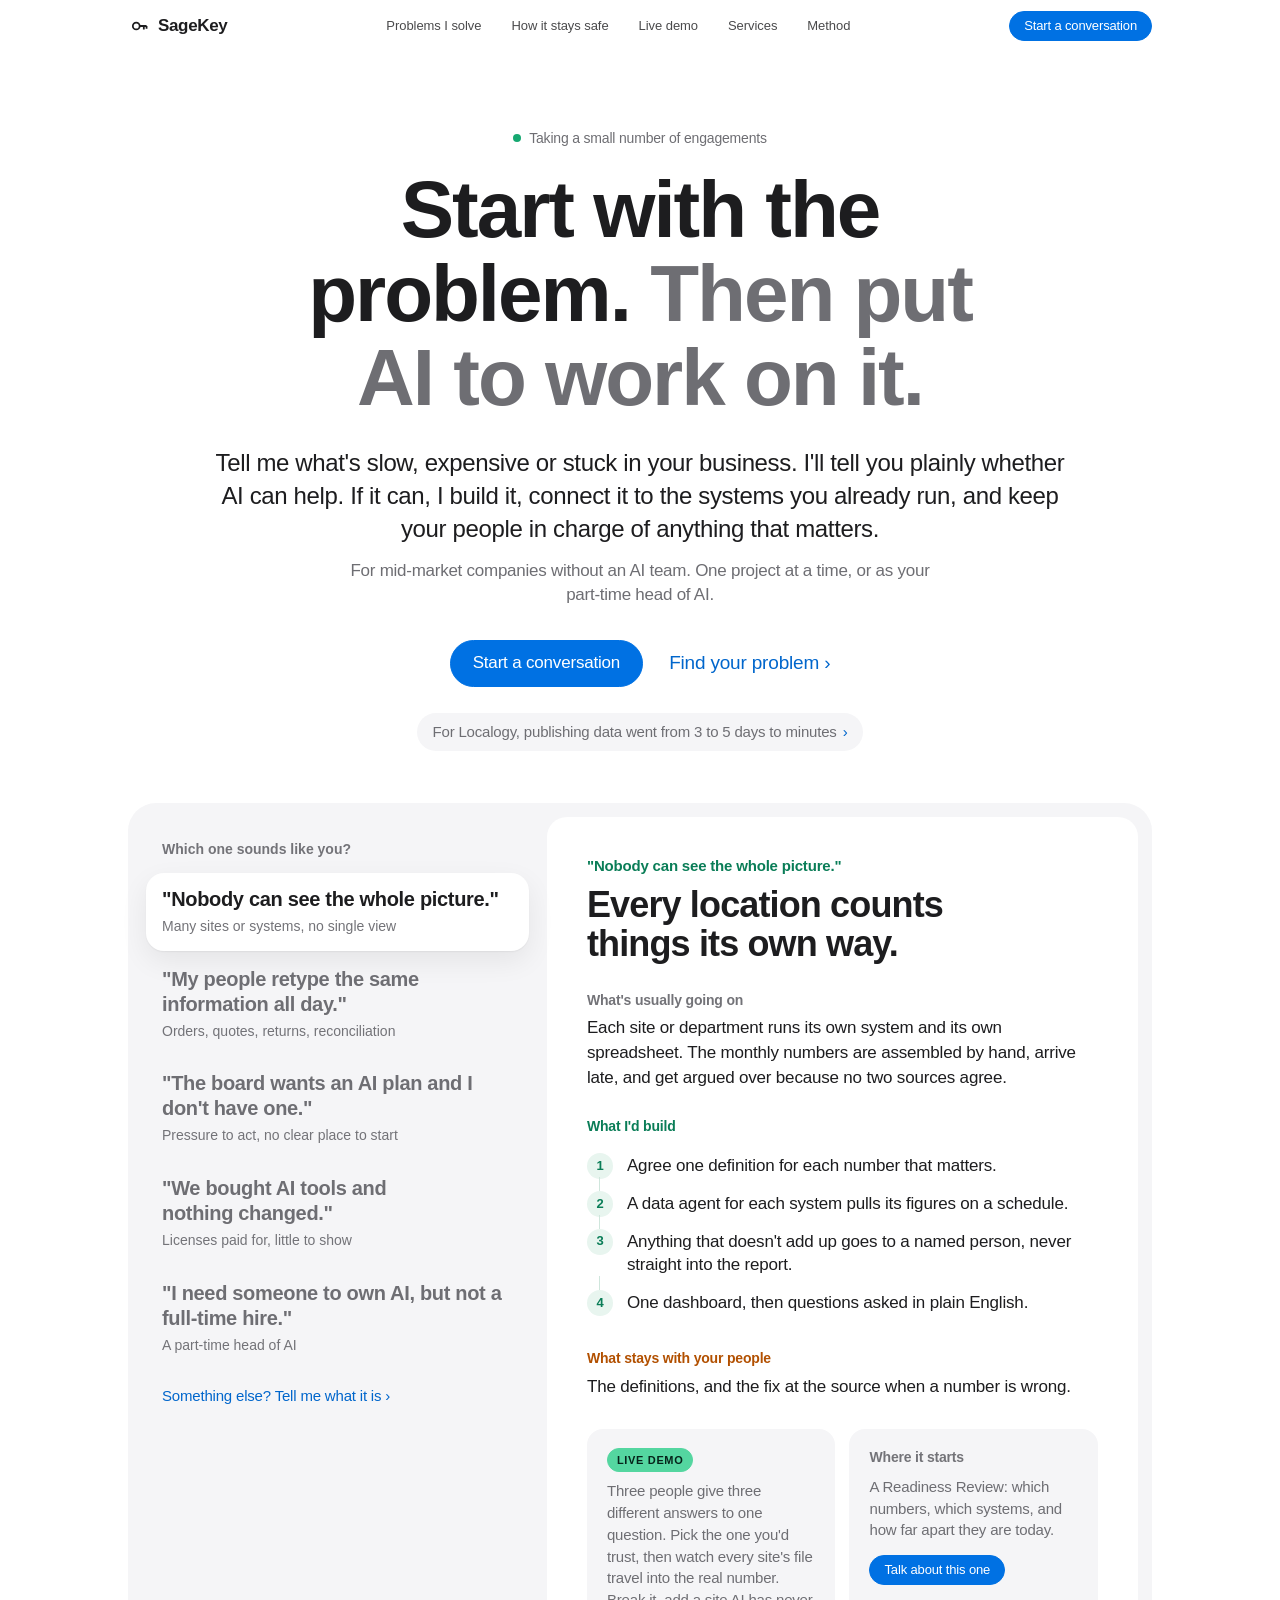
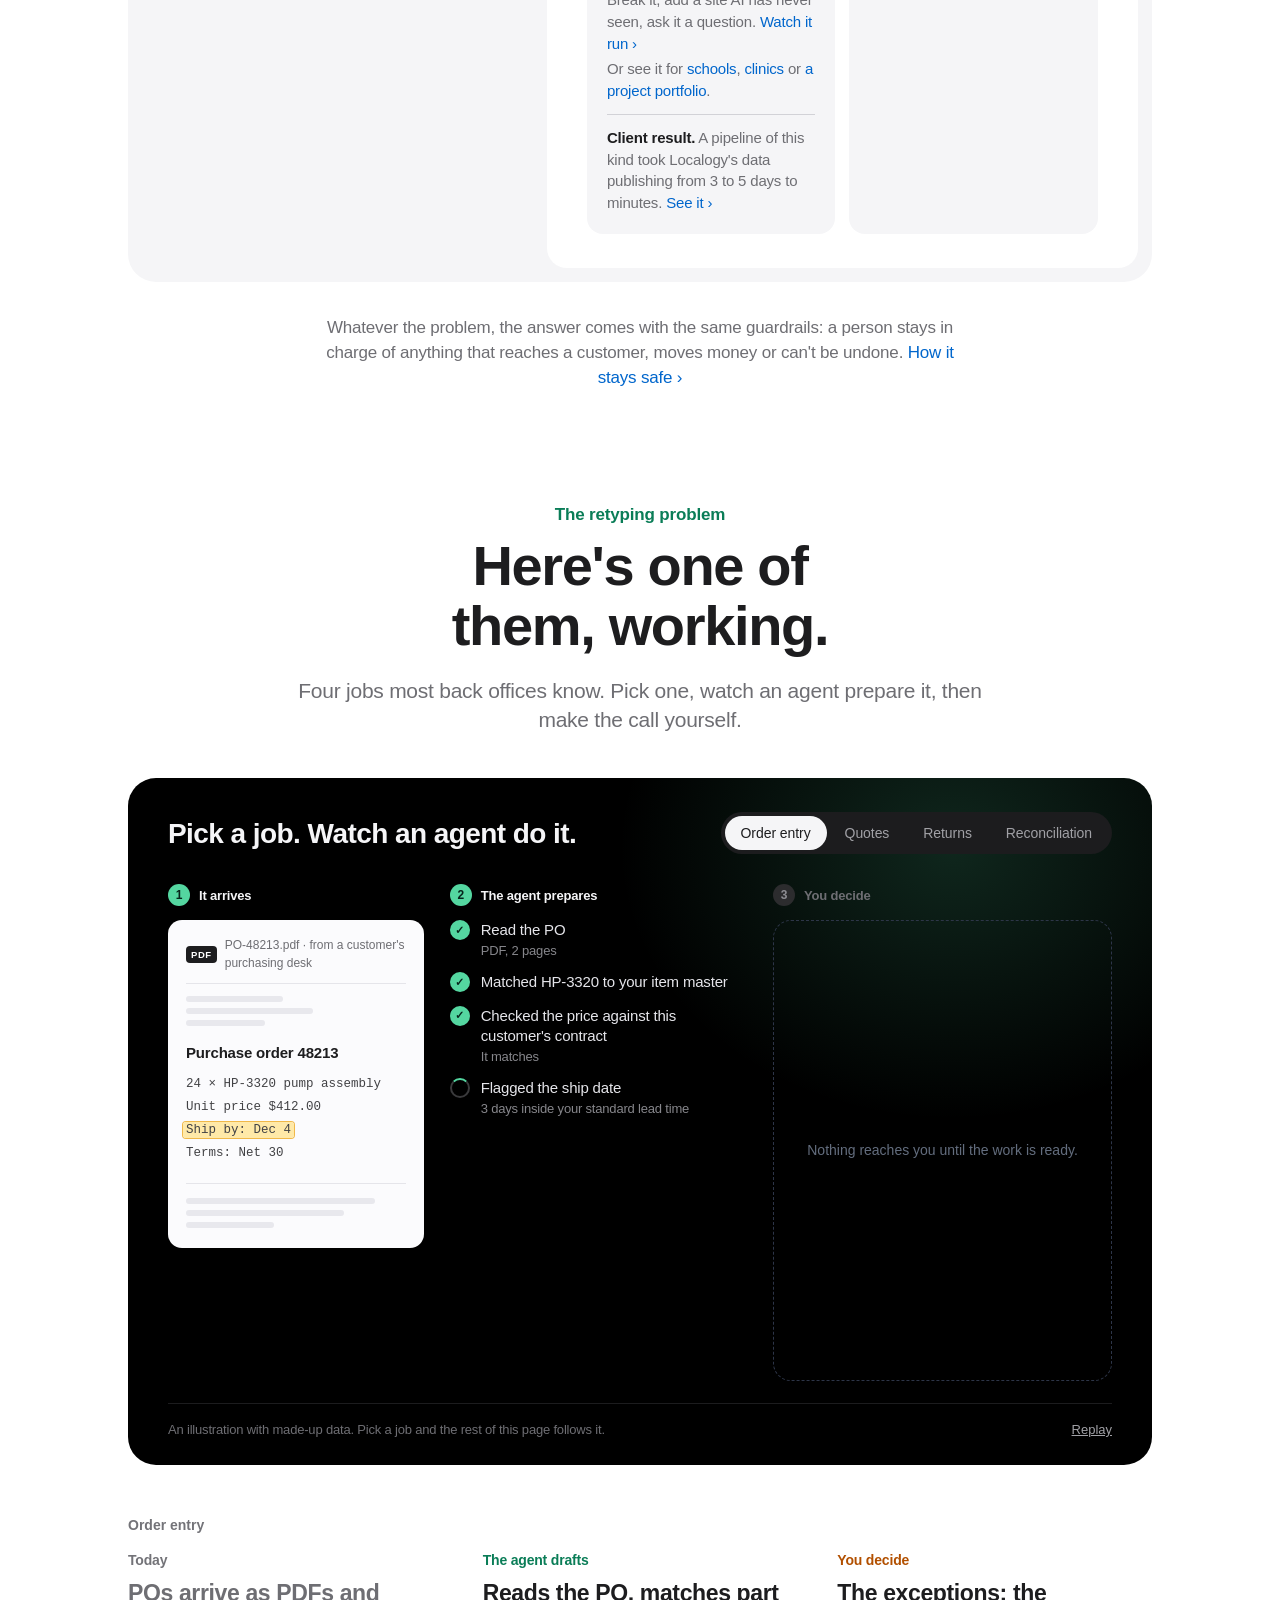
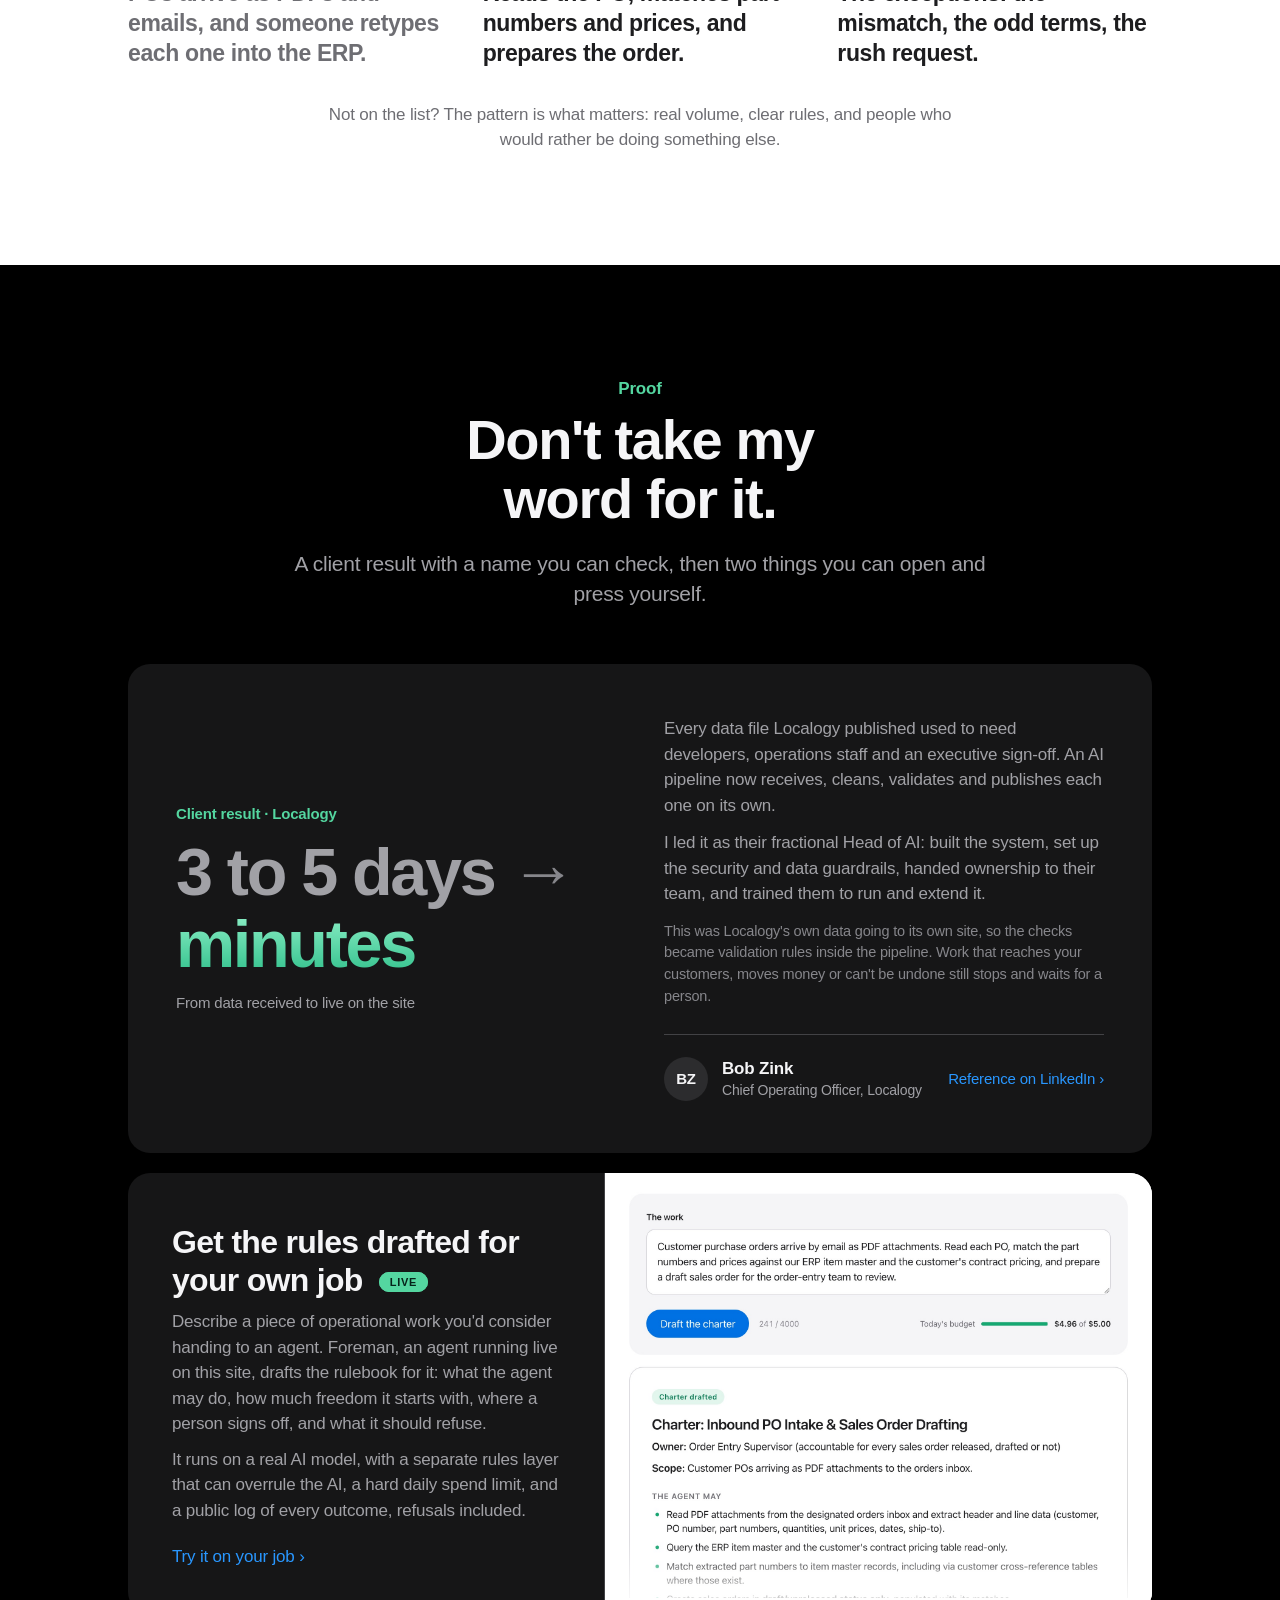
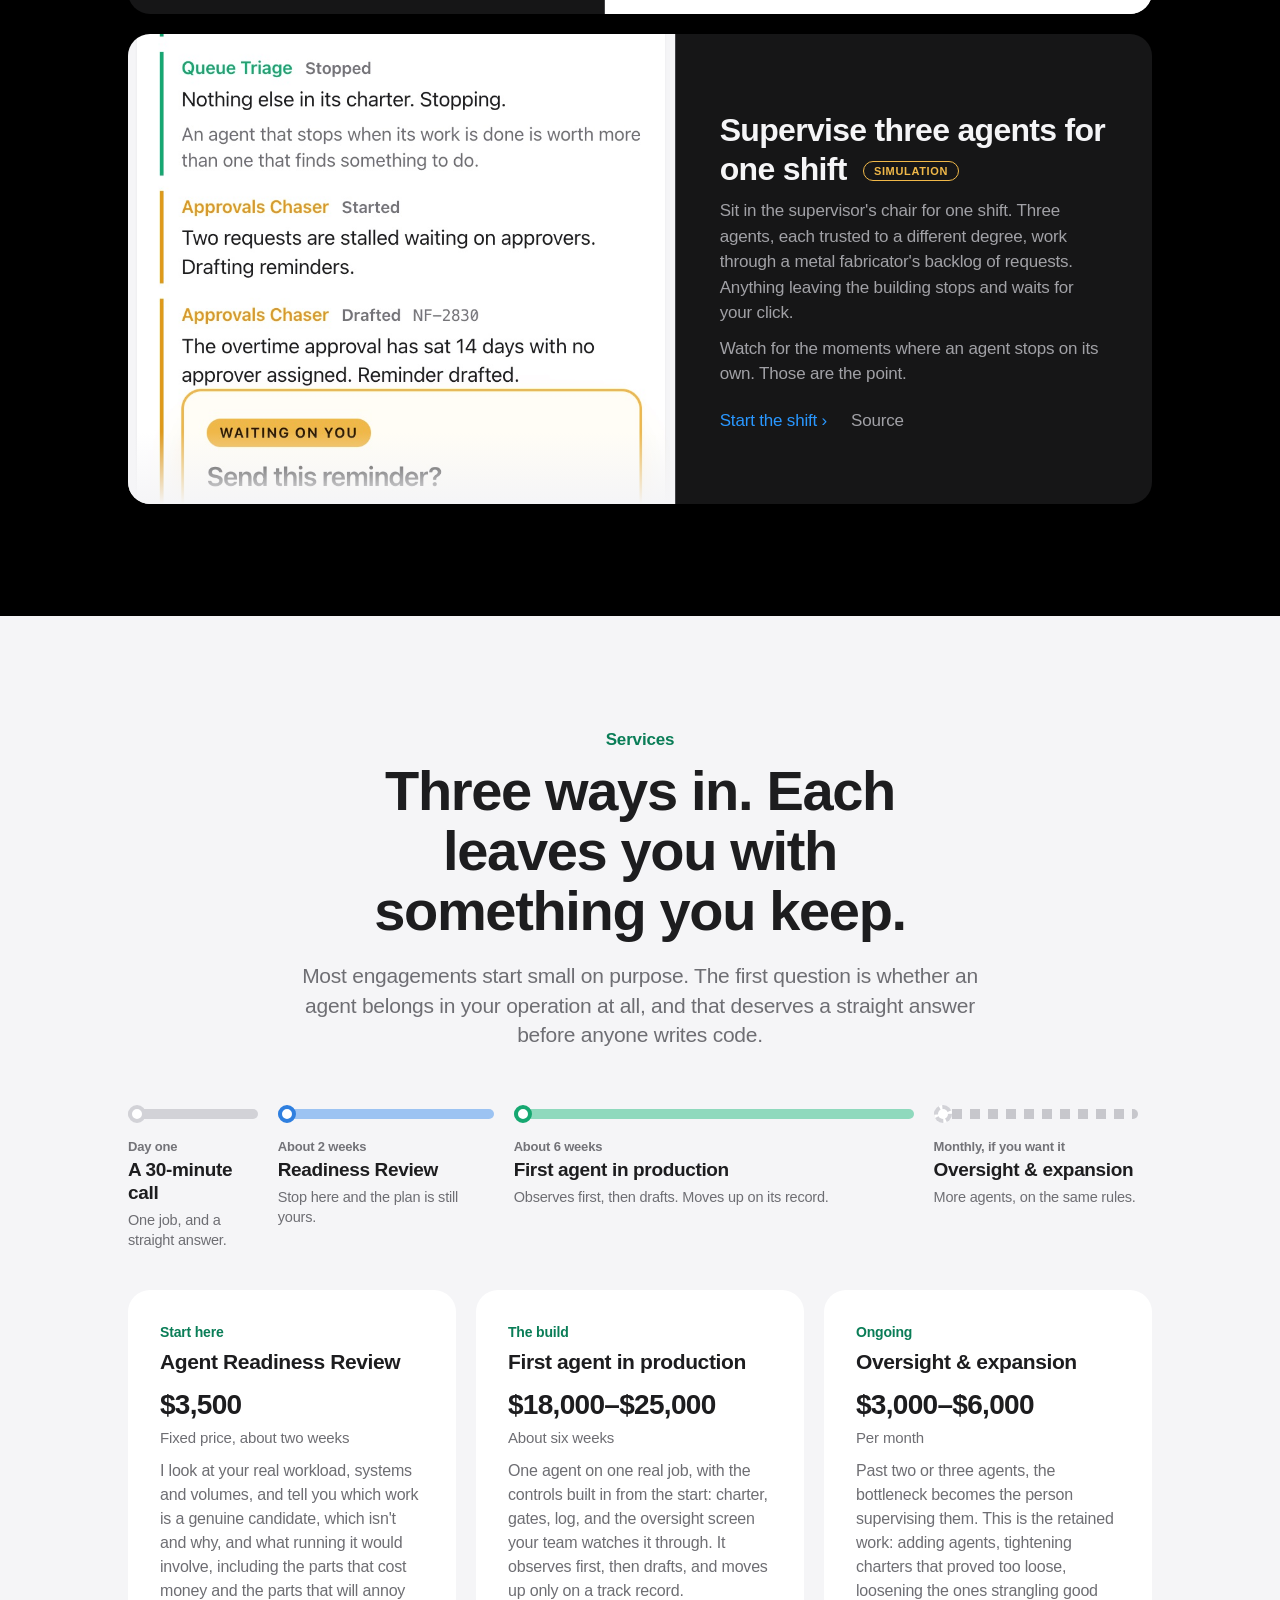
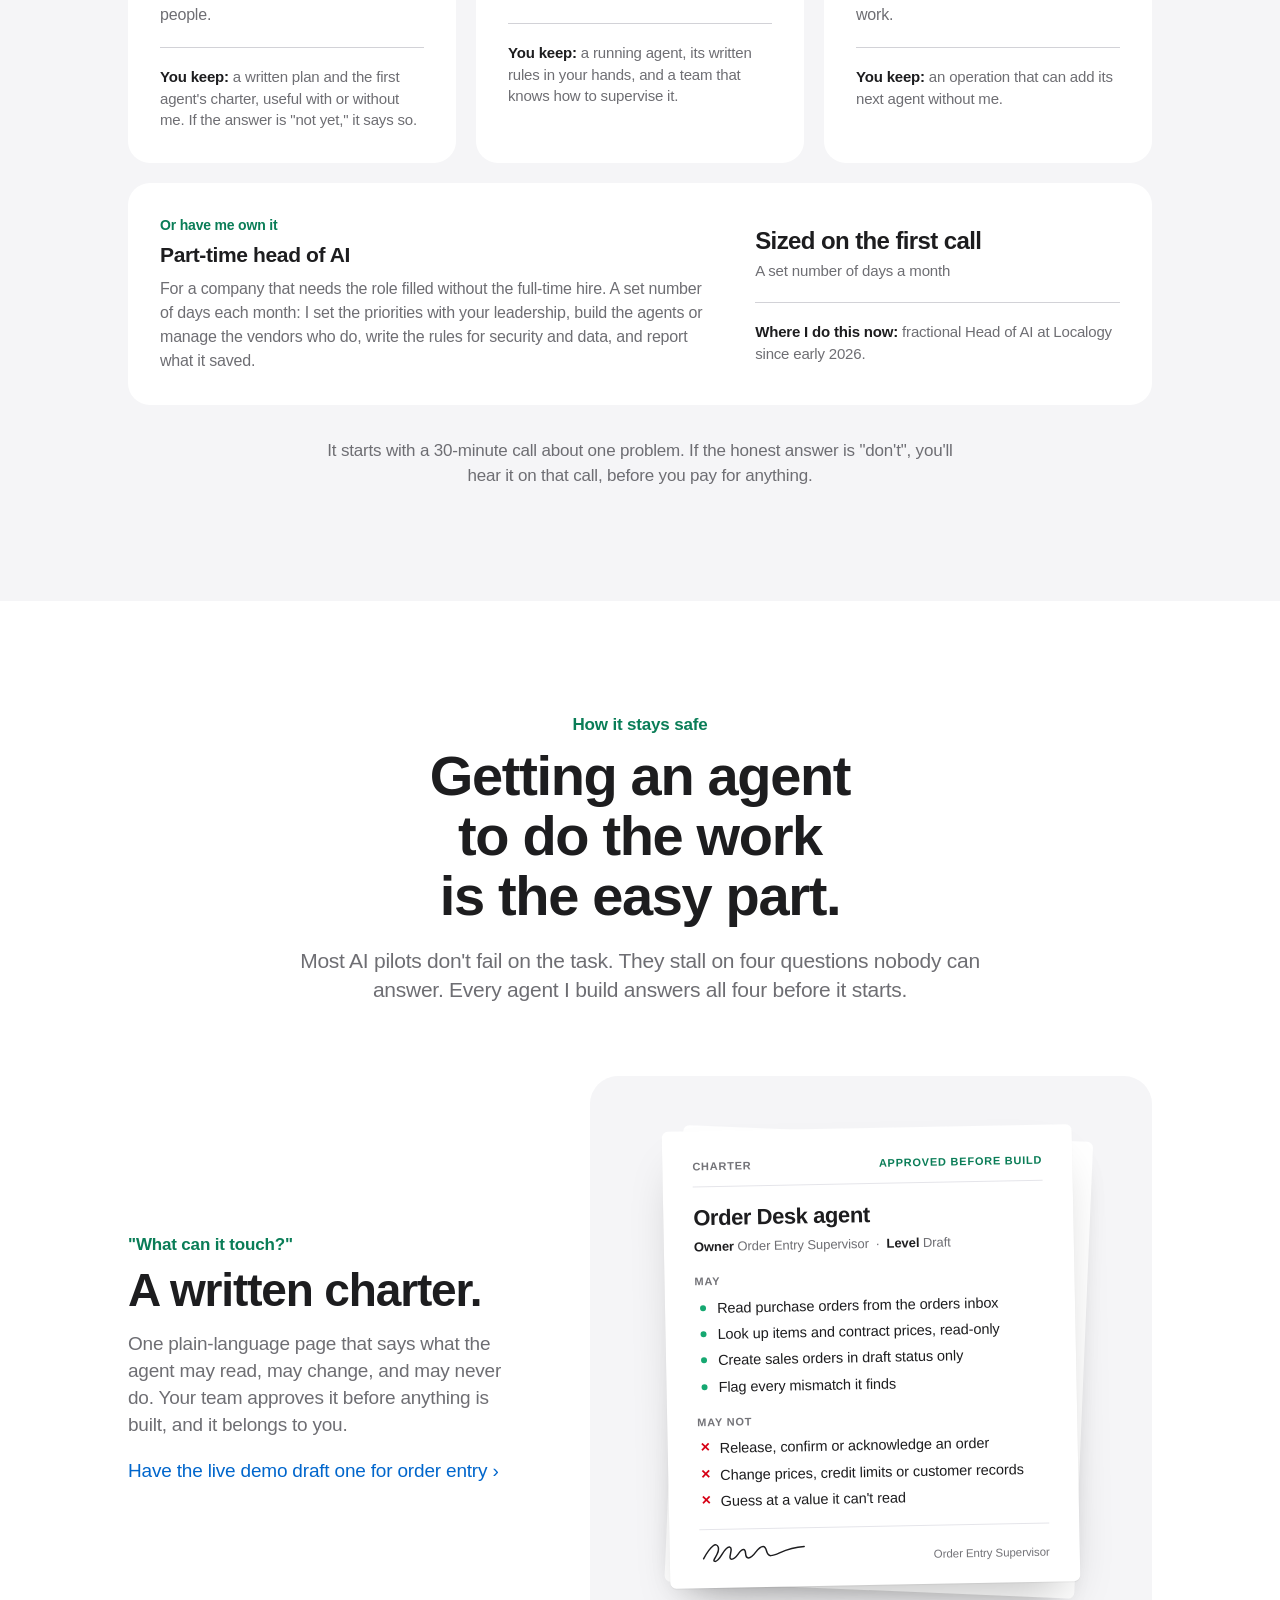
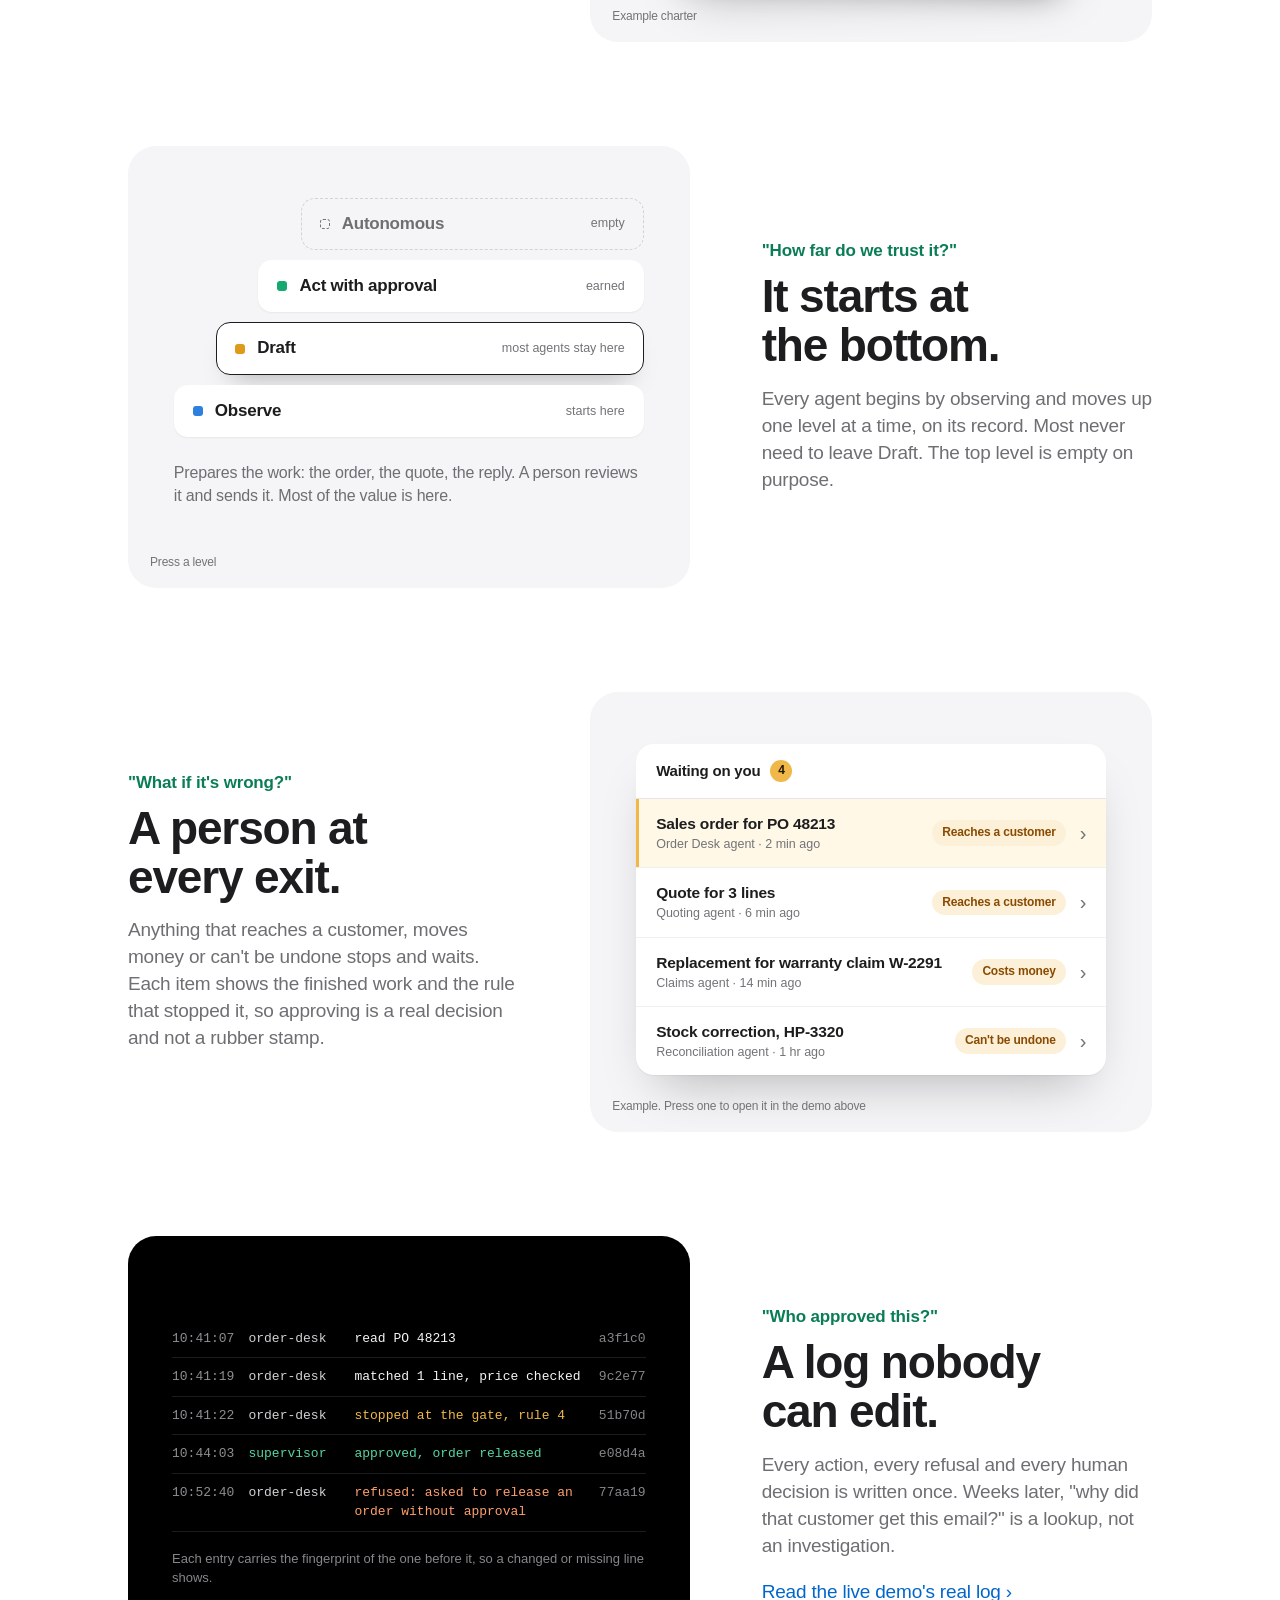
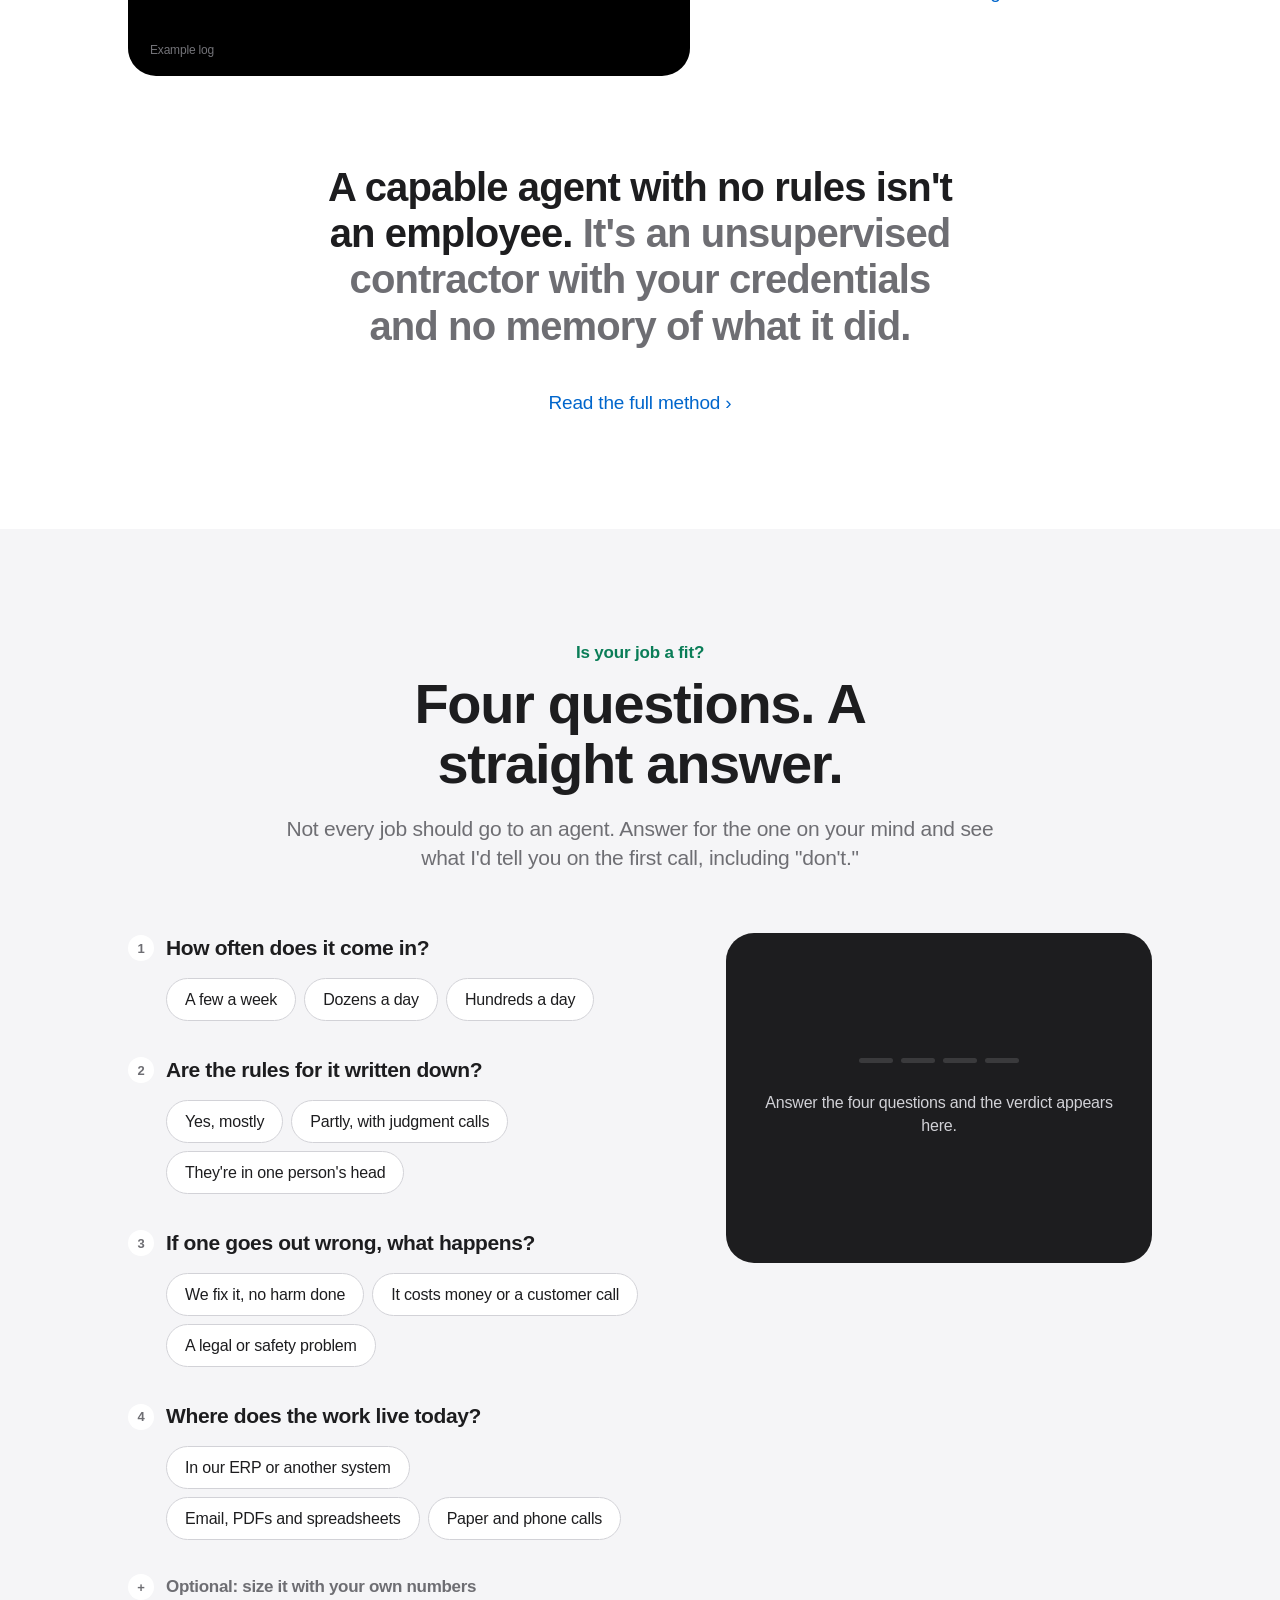
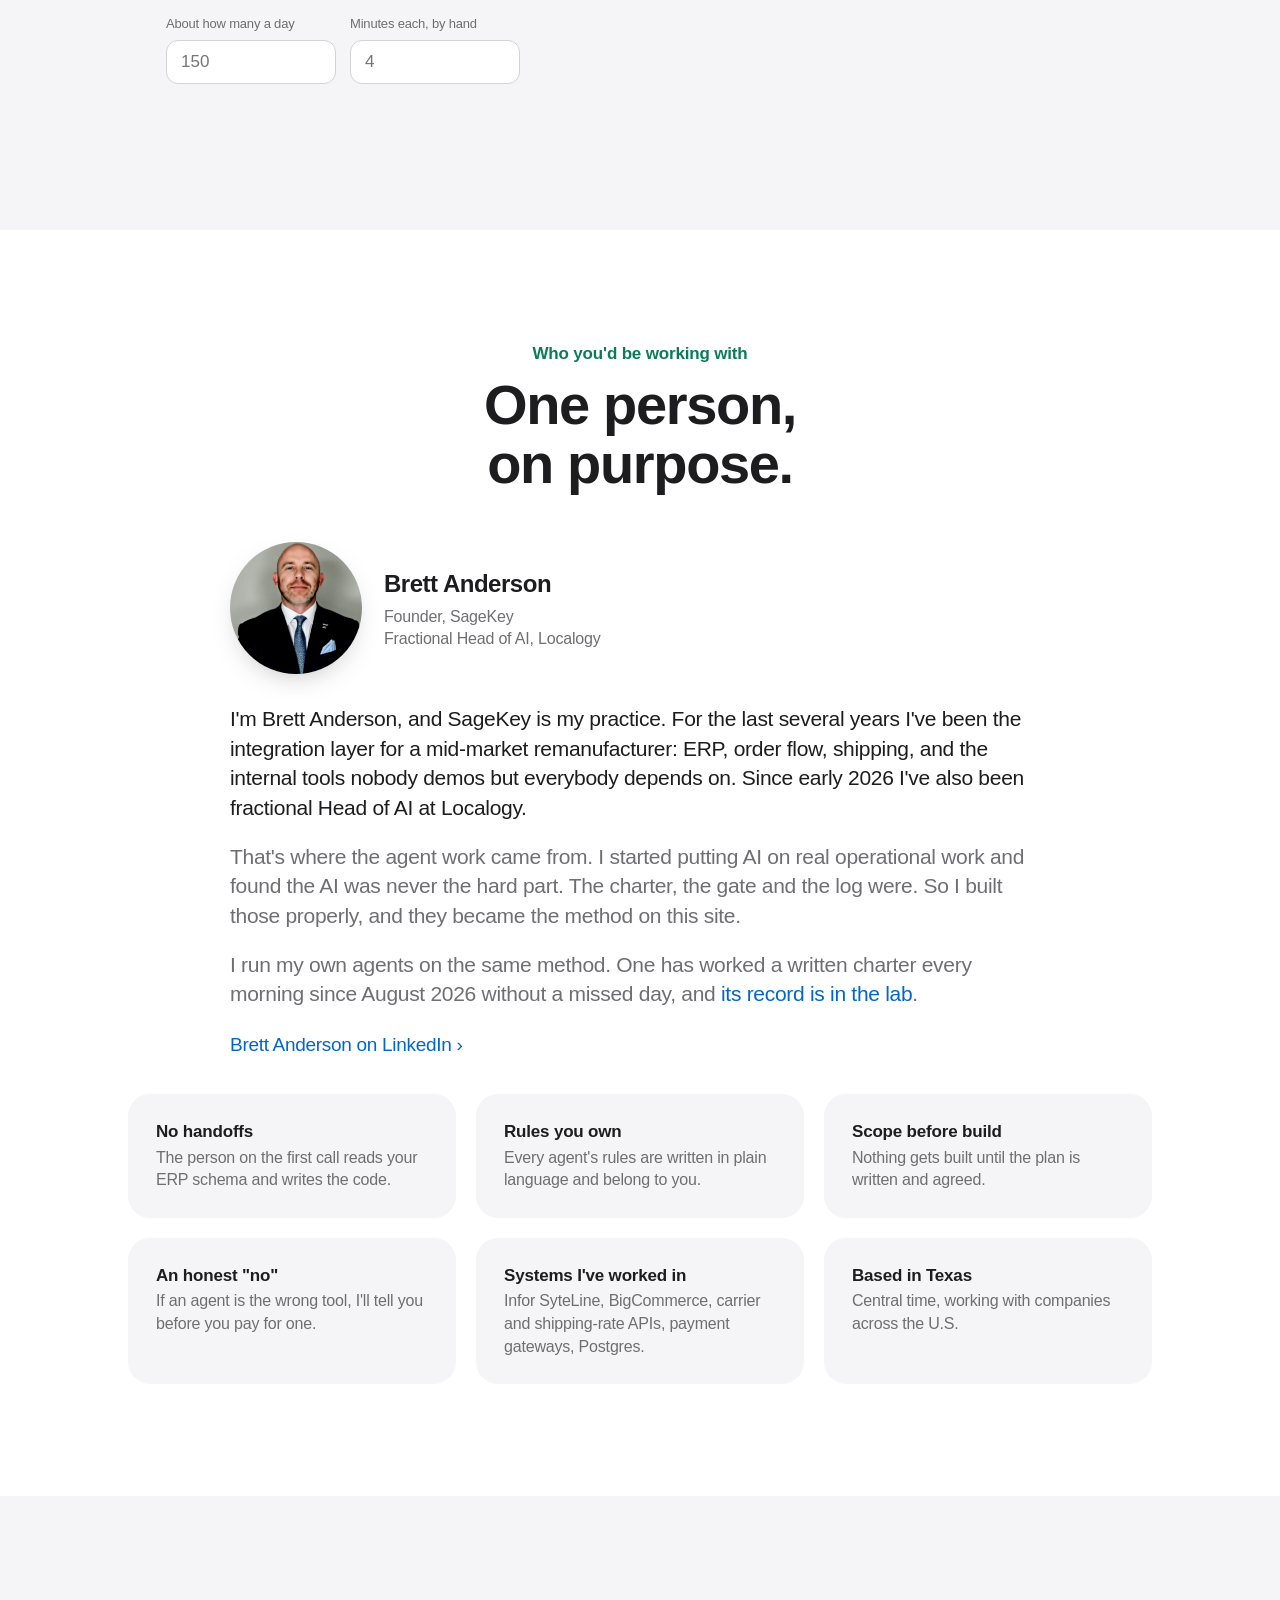
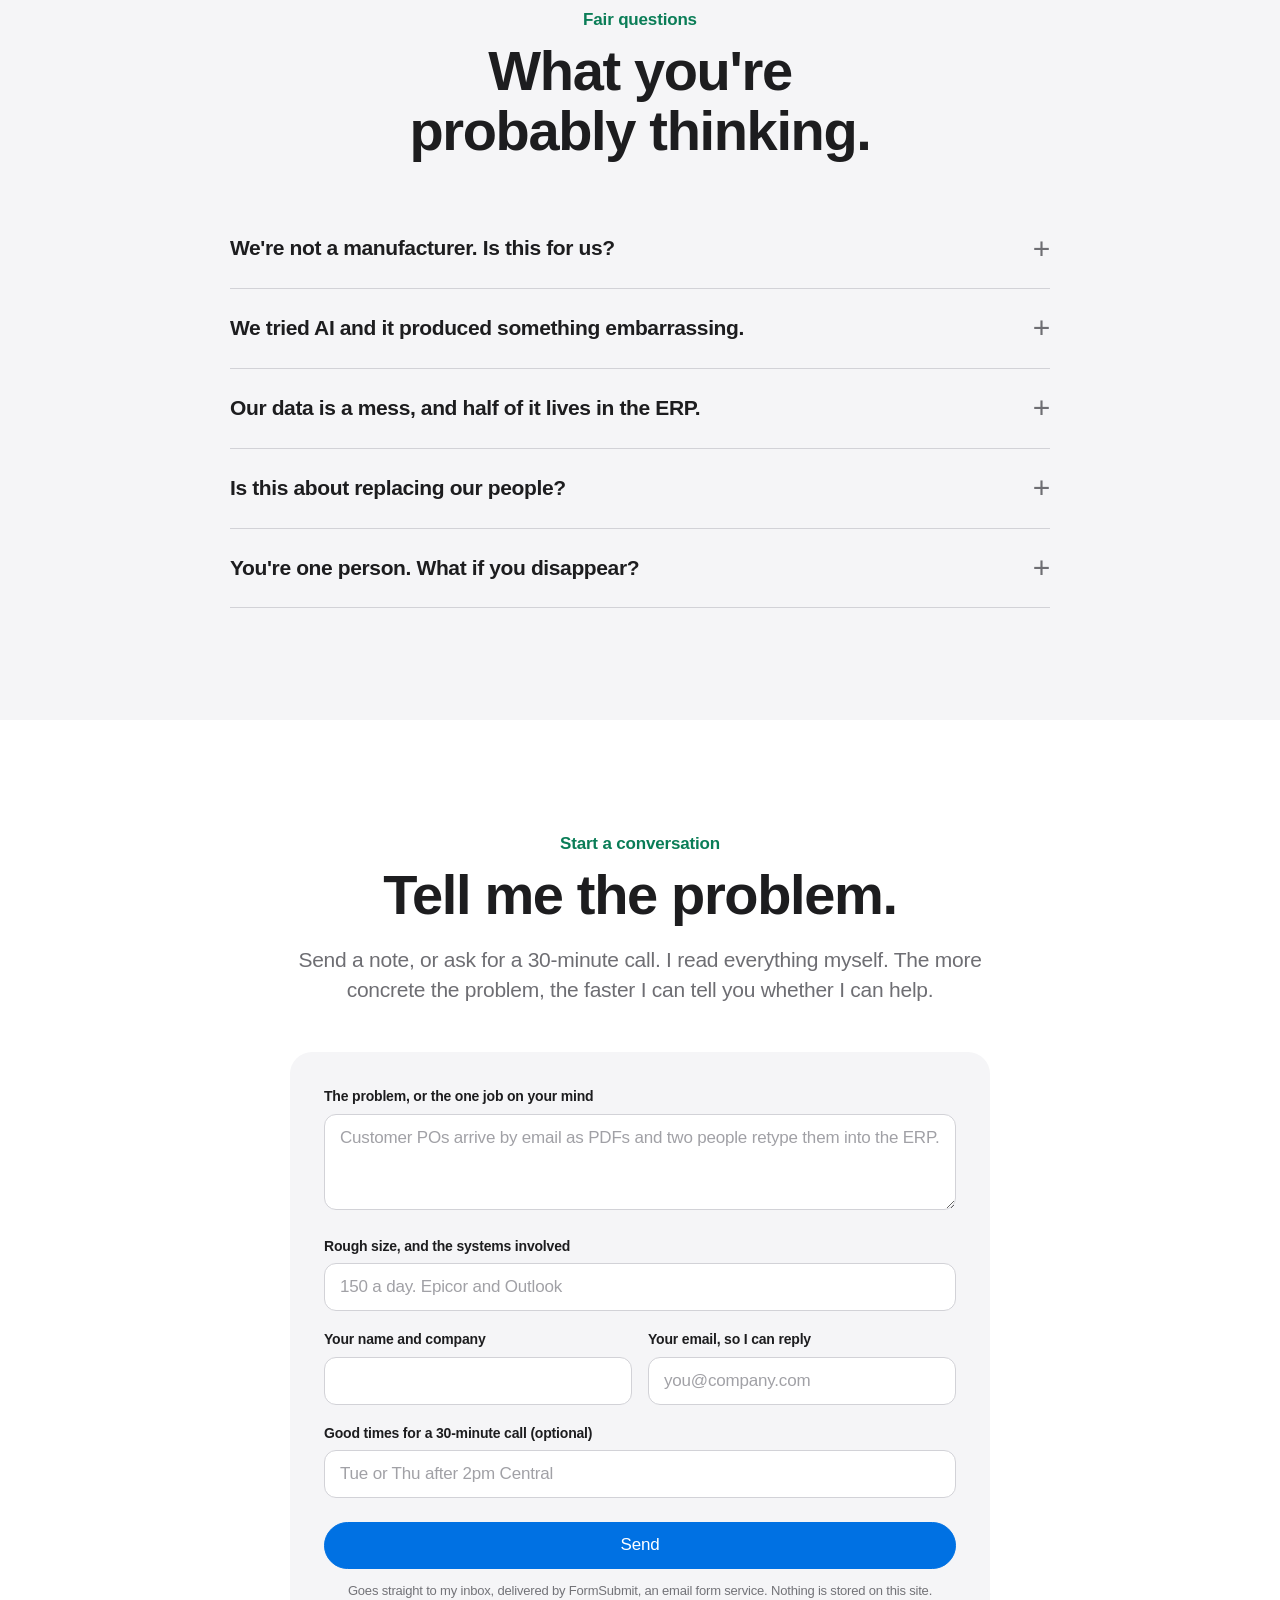
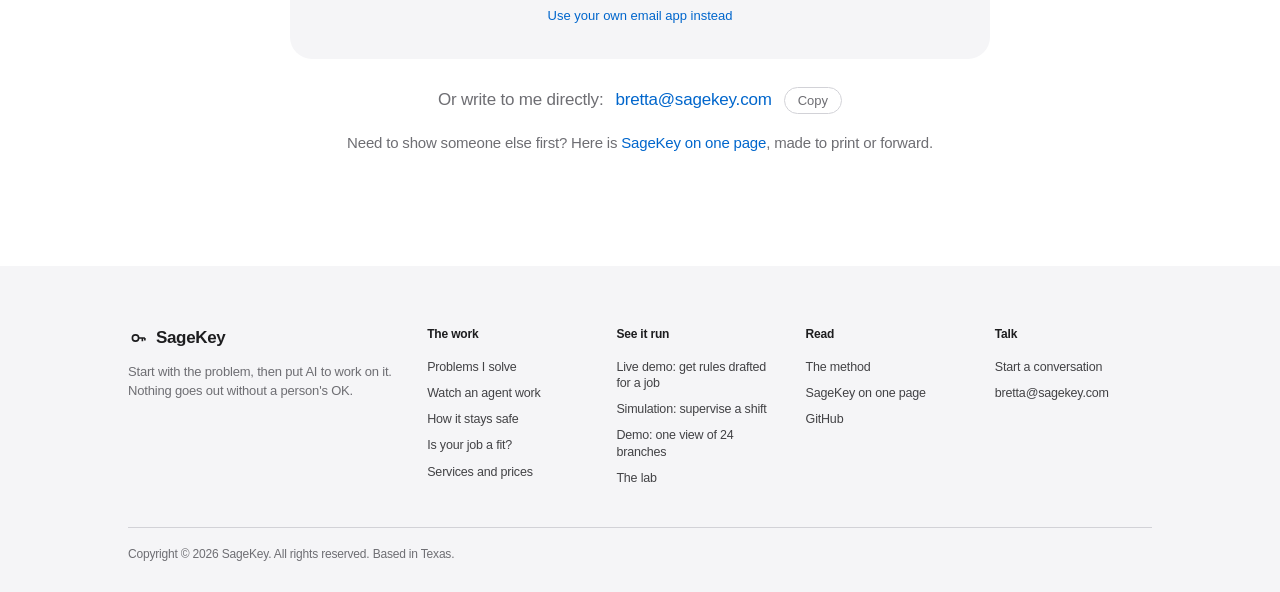
==== commit 898208c1: "One View: a fourth version for project portfolios (PMO)" ====
--- a/index.html
+++ b/index.html
@@ -112,7 +112,7 @@
           <div class="pb-sec"><span class="k h">What stays with your people</span>
             <p>The definitions, and the fix at the source when a number is wrong.</p></div>
           <div class="pb-foot">
-            <div class="pb-proof"><span class="pb-tag real">Live demo</span><p>Three people give three different answers to one question. Pick the one you'd trust, then watch every site's file travel into the real number. Break it, add a site AI has never seen, ask it a question. <a class="chev" href="/one-view/">Watch it run</a> <span class="pb-for">Or see it for <a href="/one-view/?for=schools">schools</a> or <a href="/one-view/?for=clinics">clinics</a>.</span></p>
+            <div class="pb-proof"><span class="pb-tag real">Live demo</span><p>Three people give three different answers to one question. Pick the one you'd trust, then watch every site's file travel into the real number. Break it, add a site AI has never seen, ask it a question. <a class="chev" href="/one-view/">Watch it run</a> <span class="pb-for">Or see it for <a href="/one-view/?for=schools">schools</a>, <a href="/one-view/?for=clinics">clinics</a> or <a href="/one-view/?for=projects">a project portfolio</a>.</span></p>
               <p class="pb-also"><b>Client result.</b> A pipeline of this kind took Localogy's data publishing from 3 to 5 days to minutes. <a class="chev" href="#localogy">See it</a></p></div>
             <div class="pb-start"><span class="k">Where it starts</span><p>A Readiness Review: which numbers, which systems, and how far apart they are today.</p>
               <button type="button" class="btn primary sm" data-talk="see">Talk about this one</button></div>
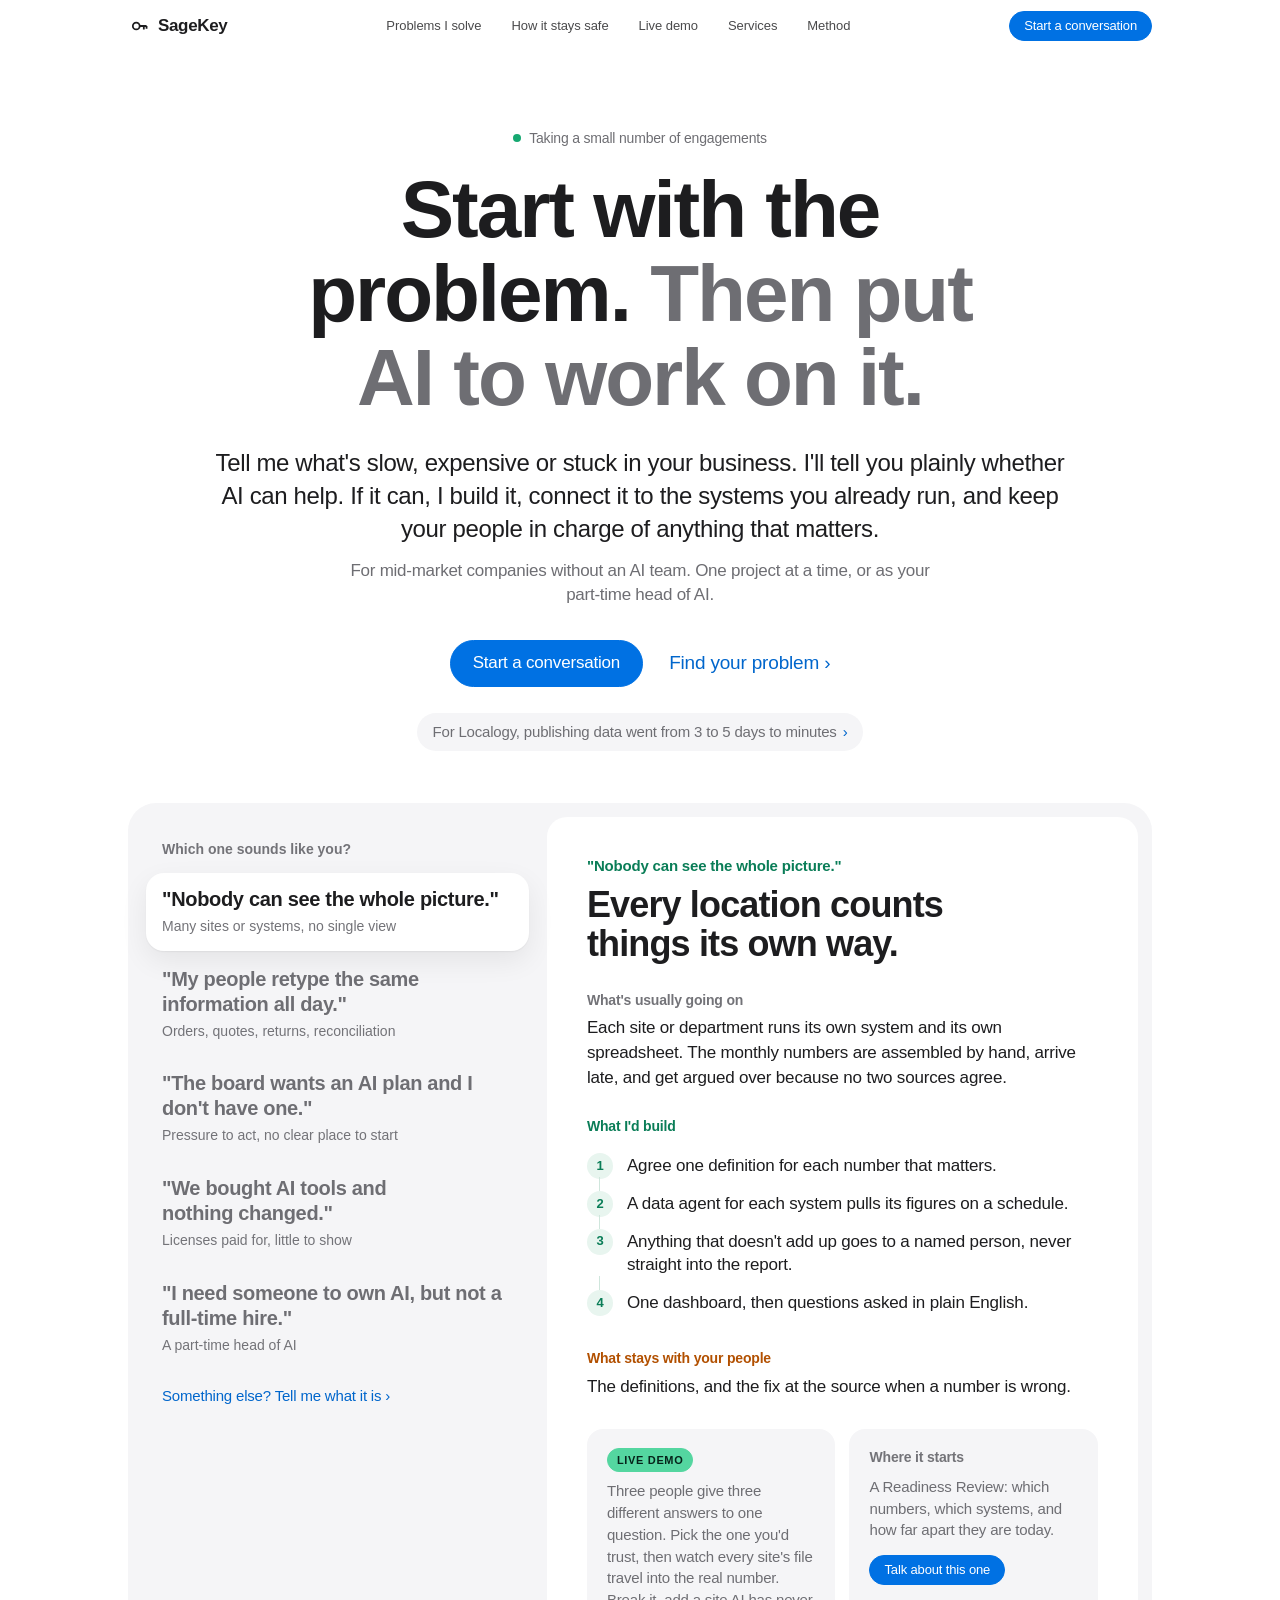
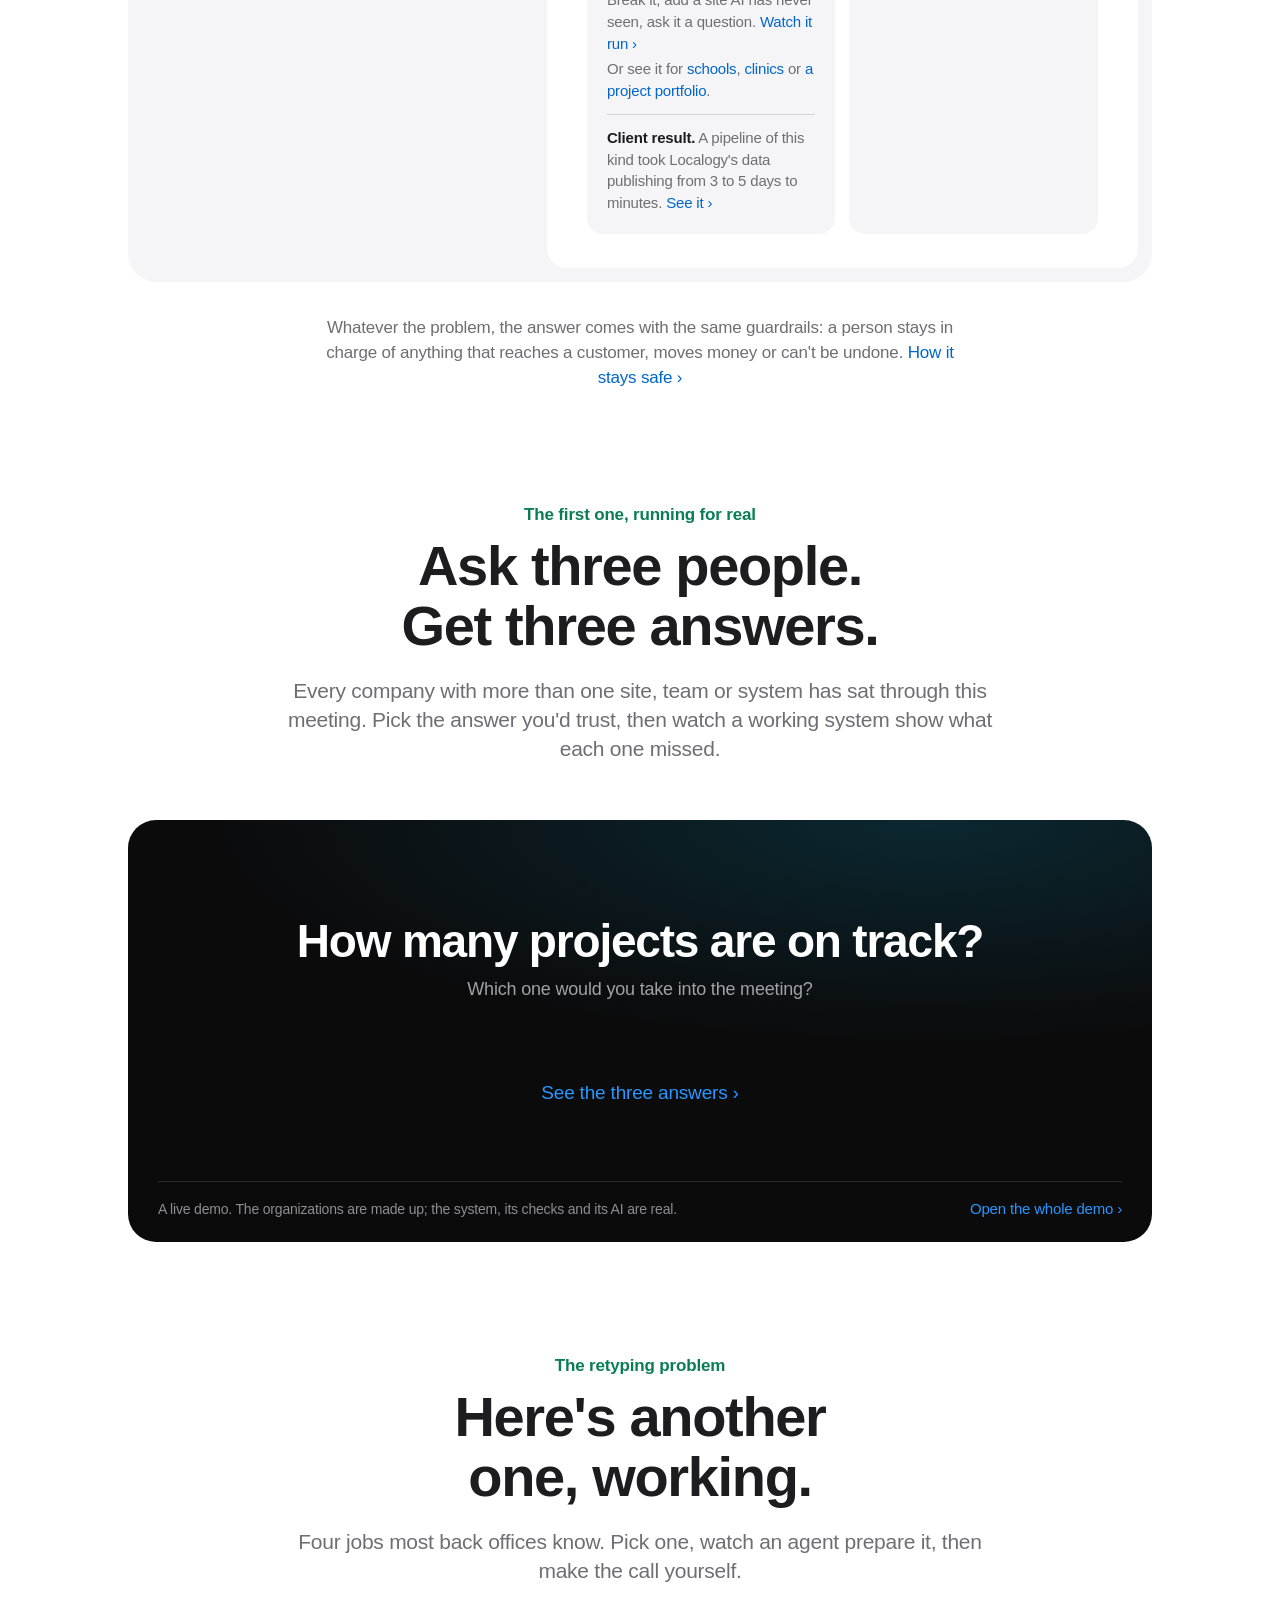
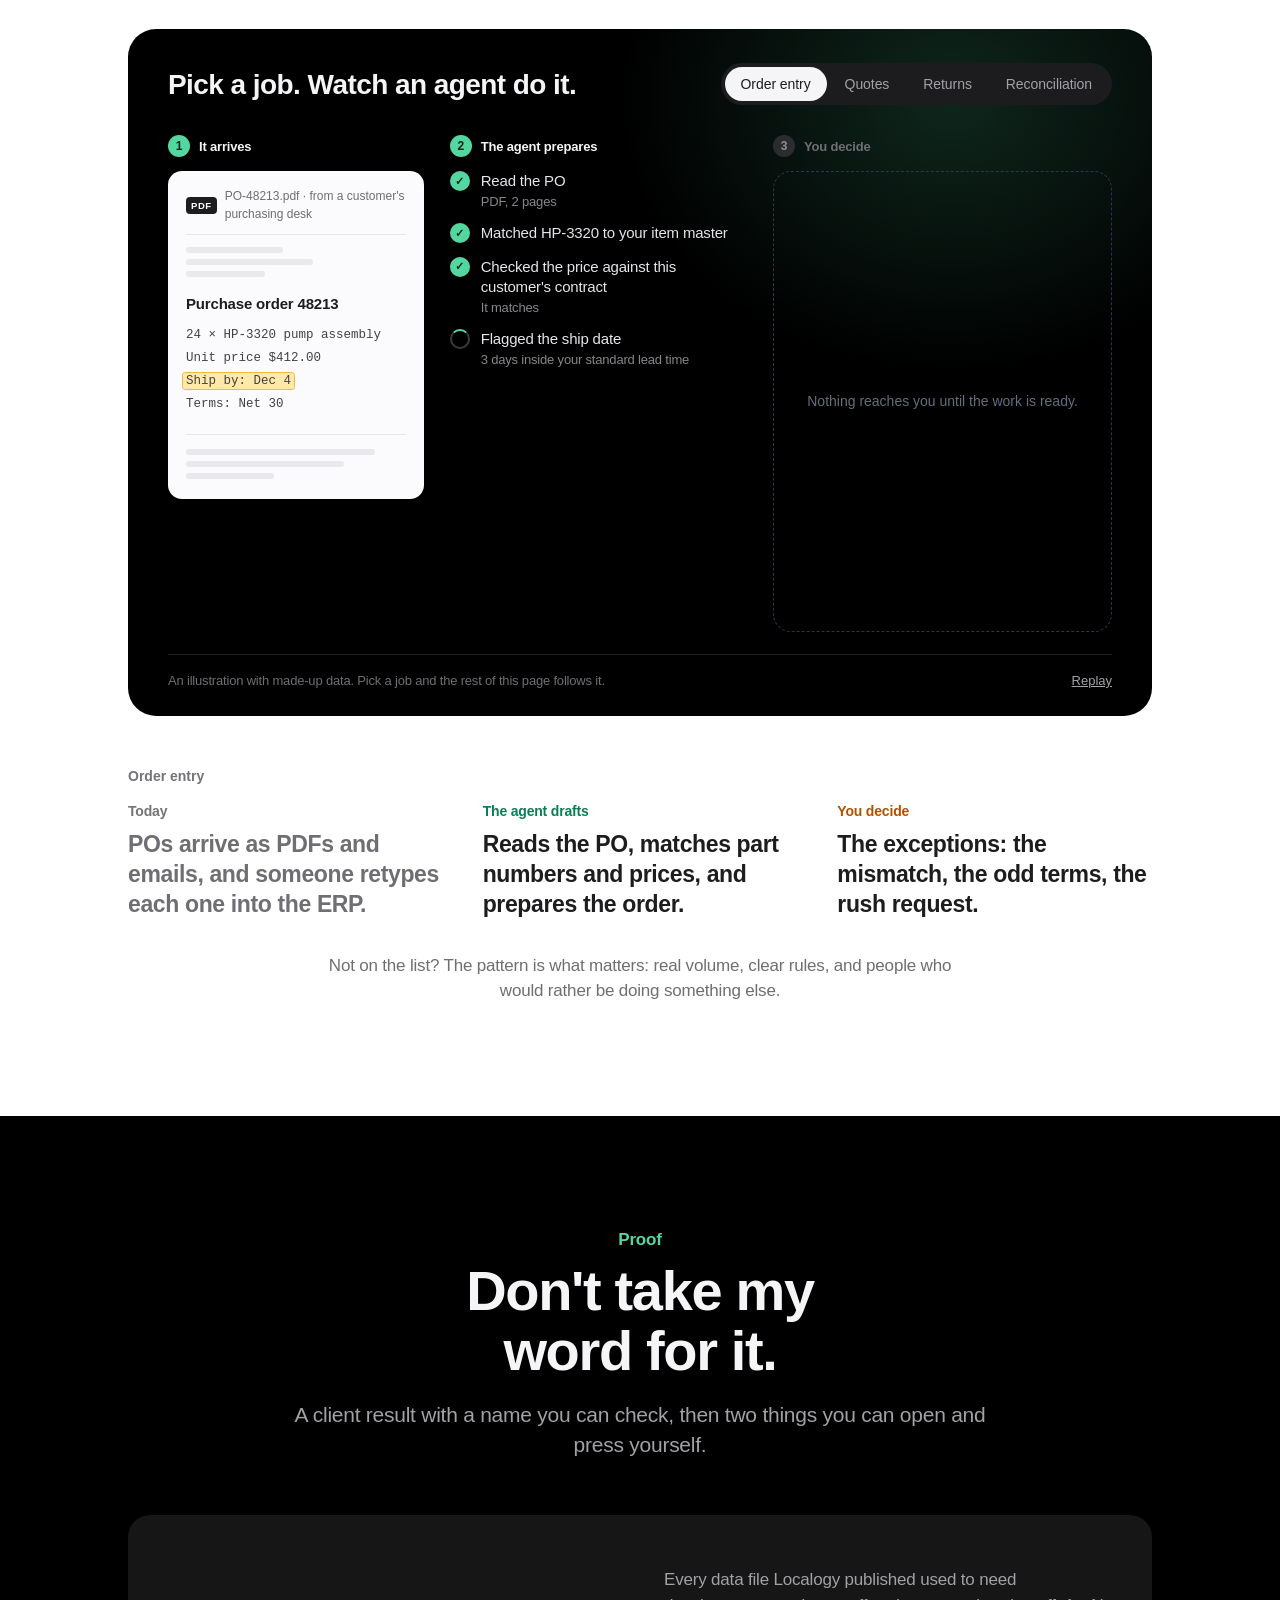
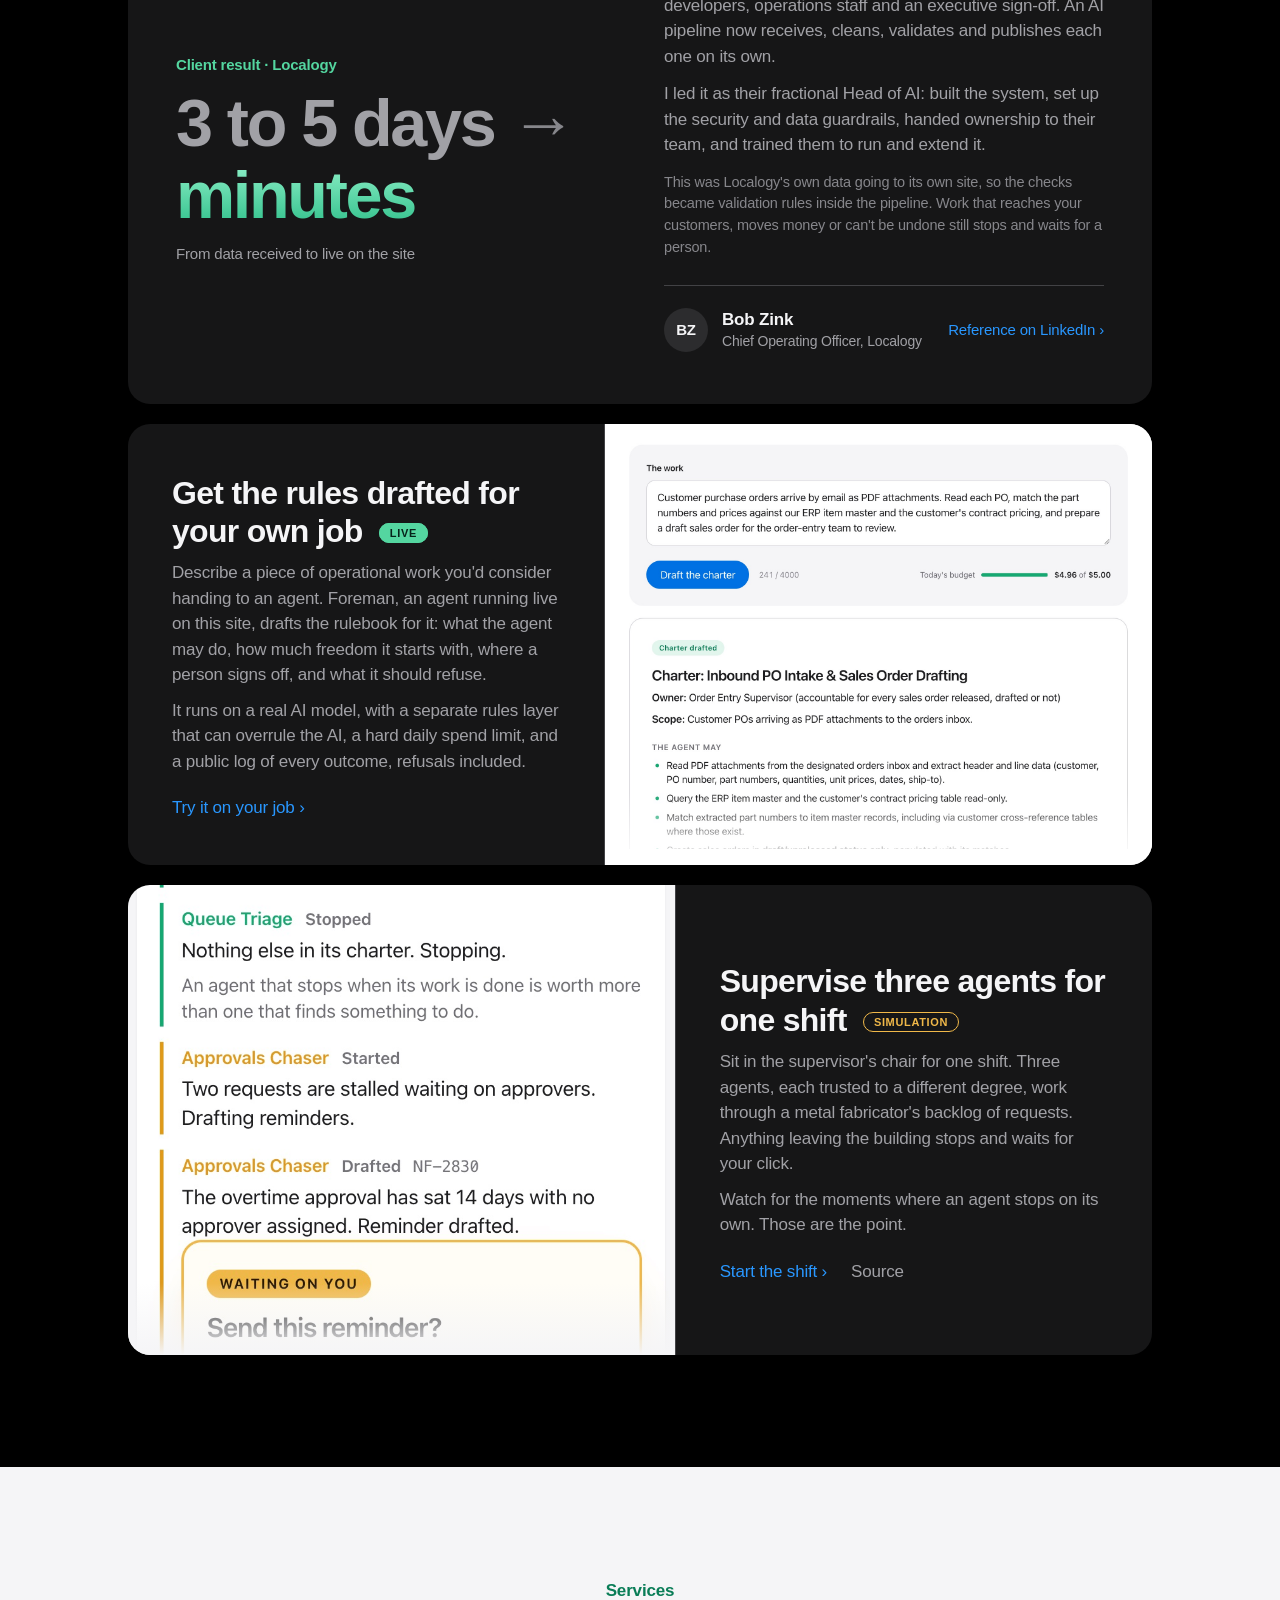
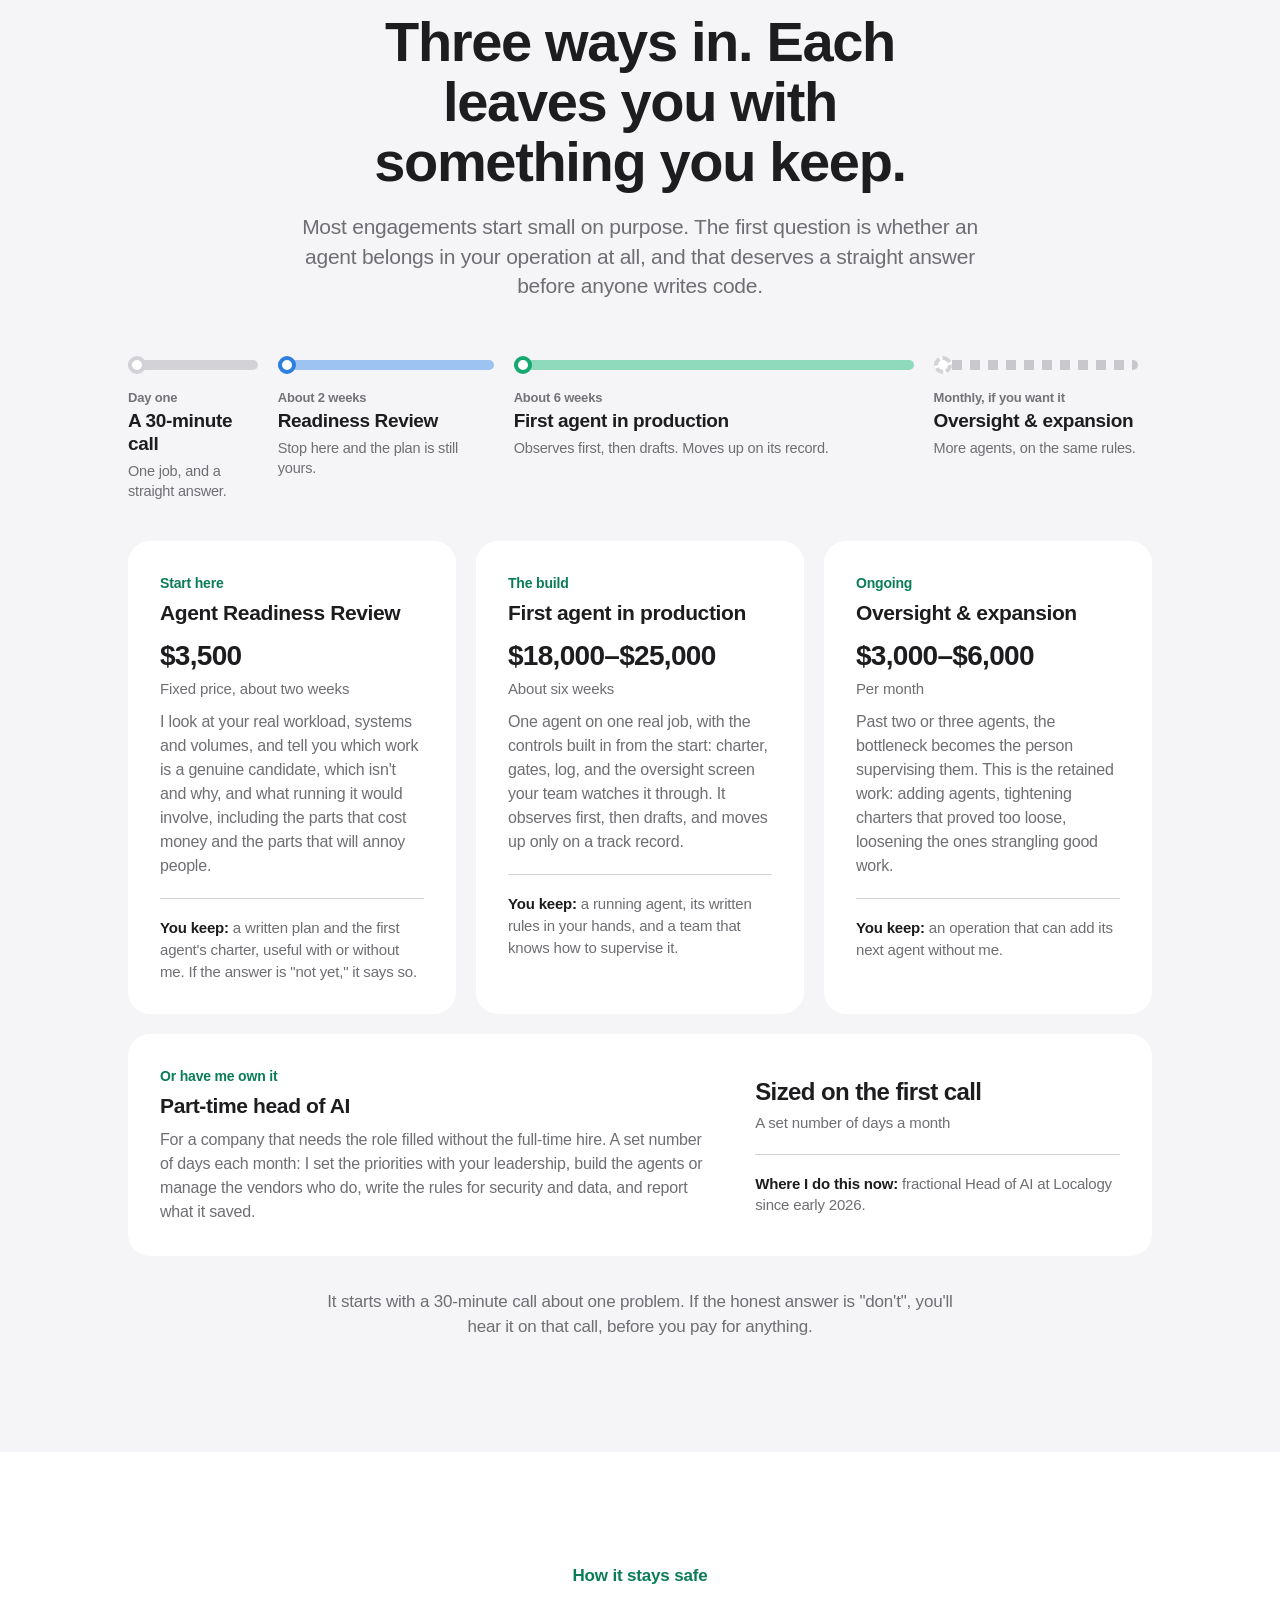
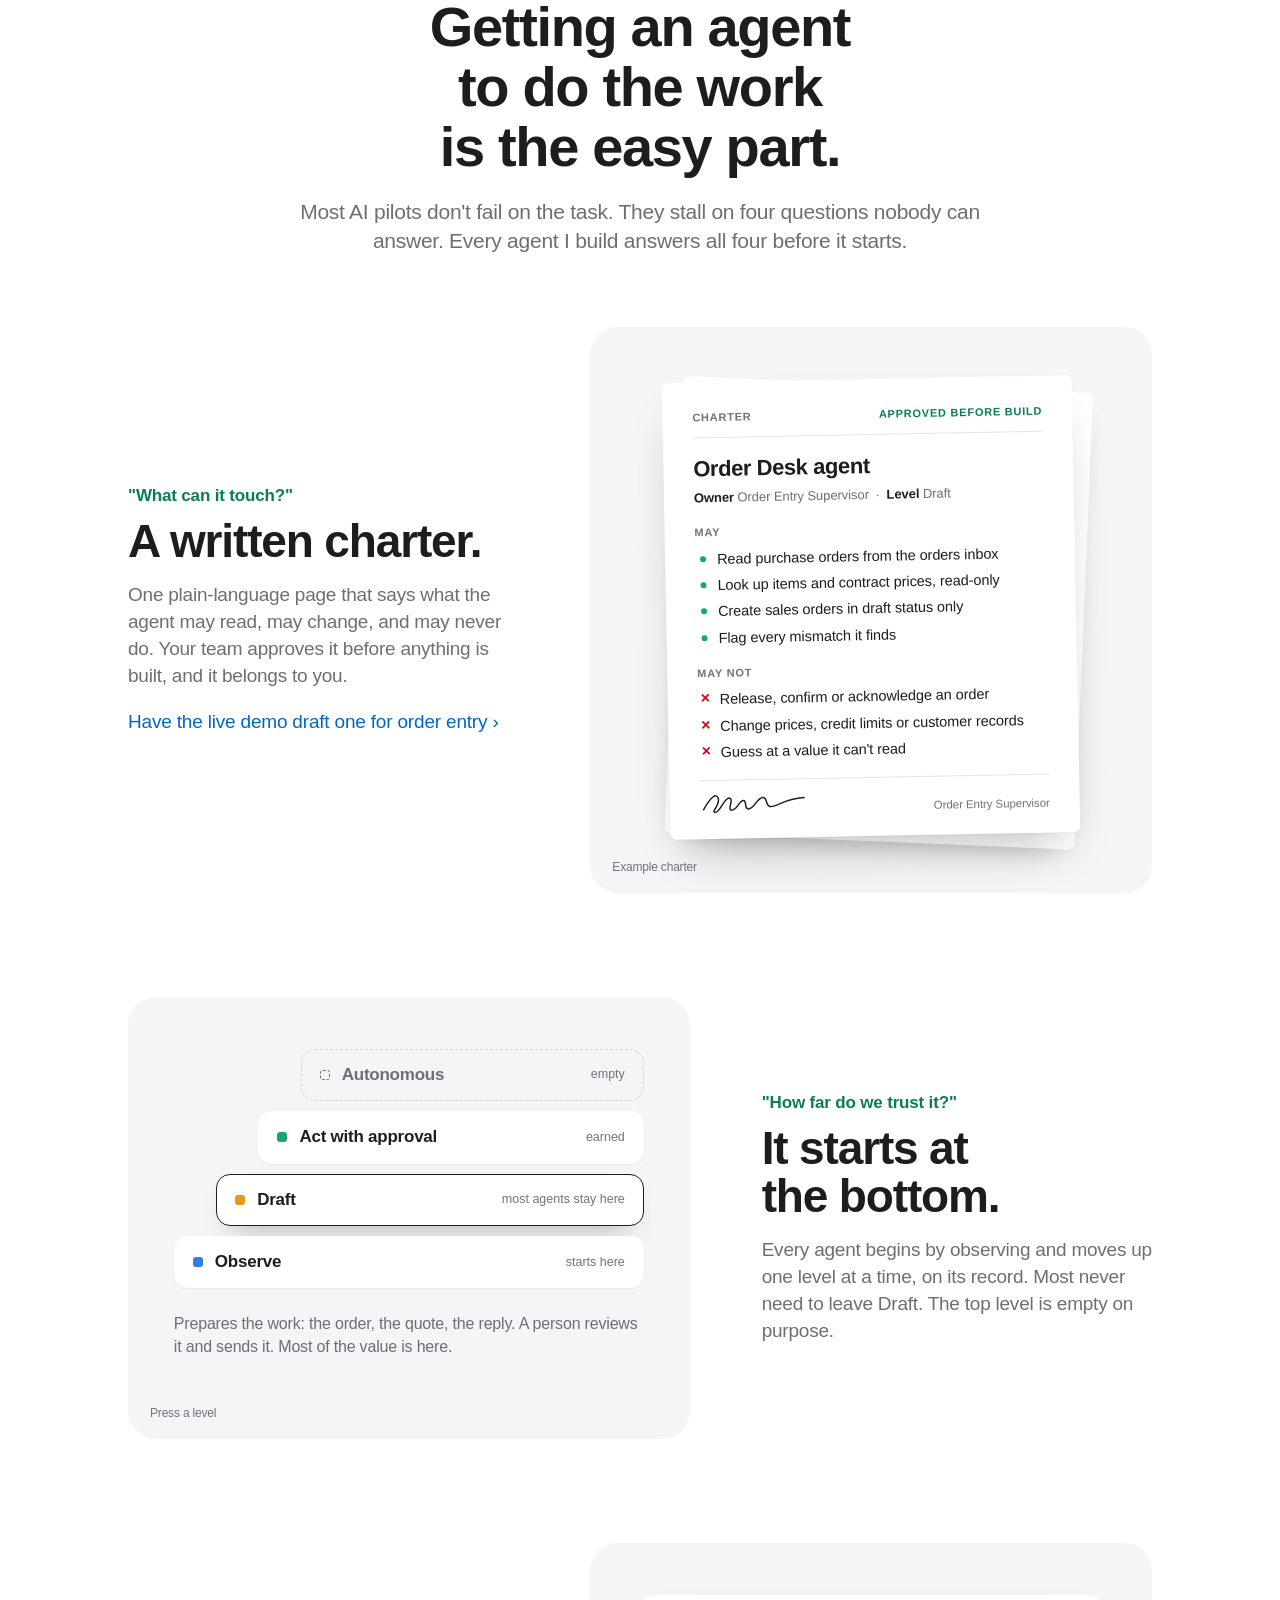
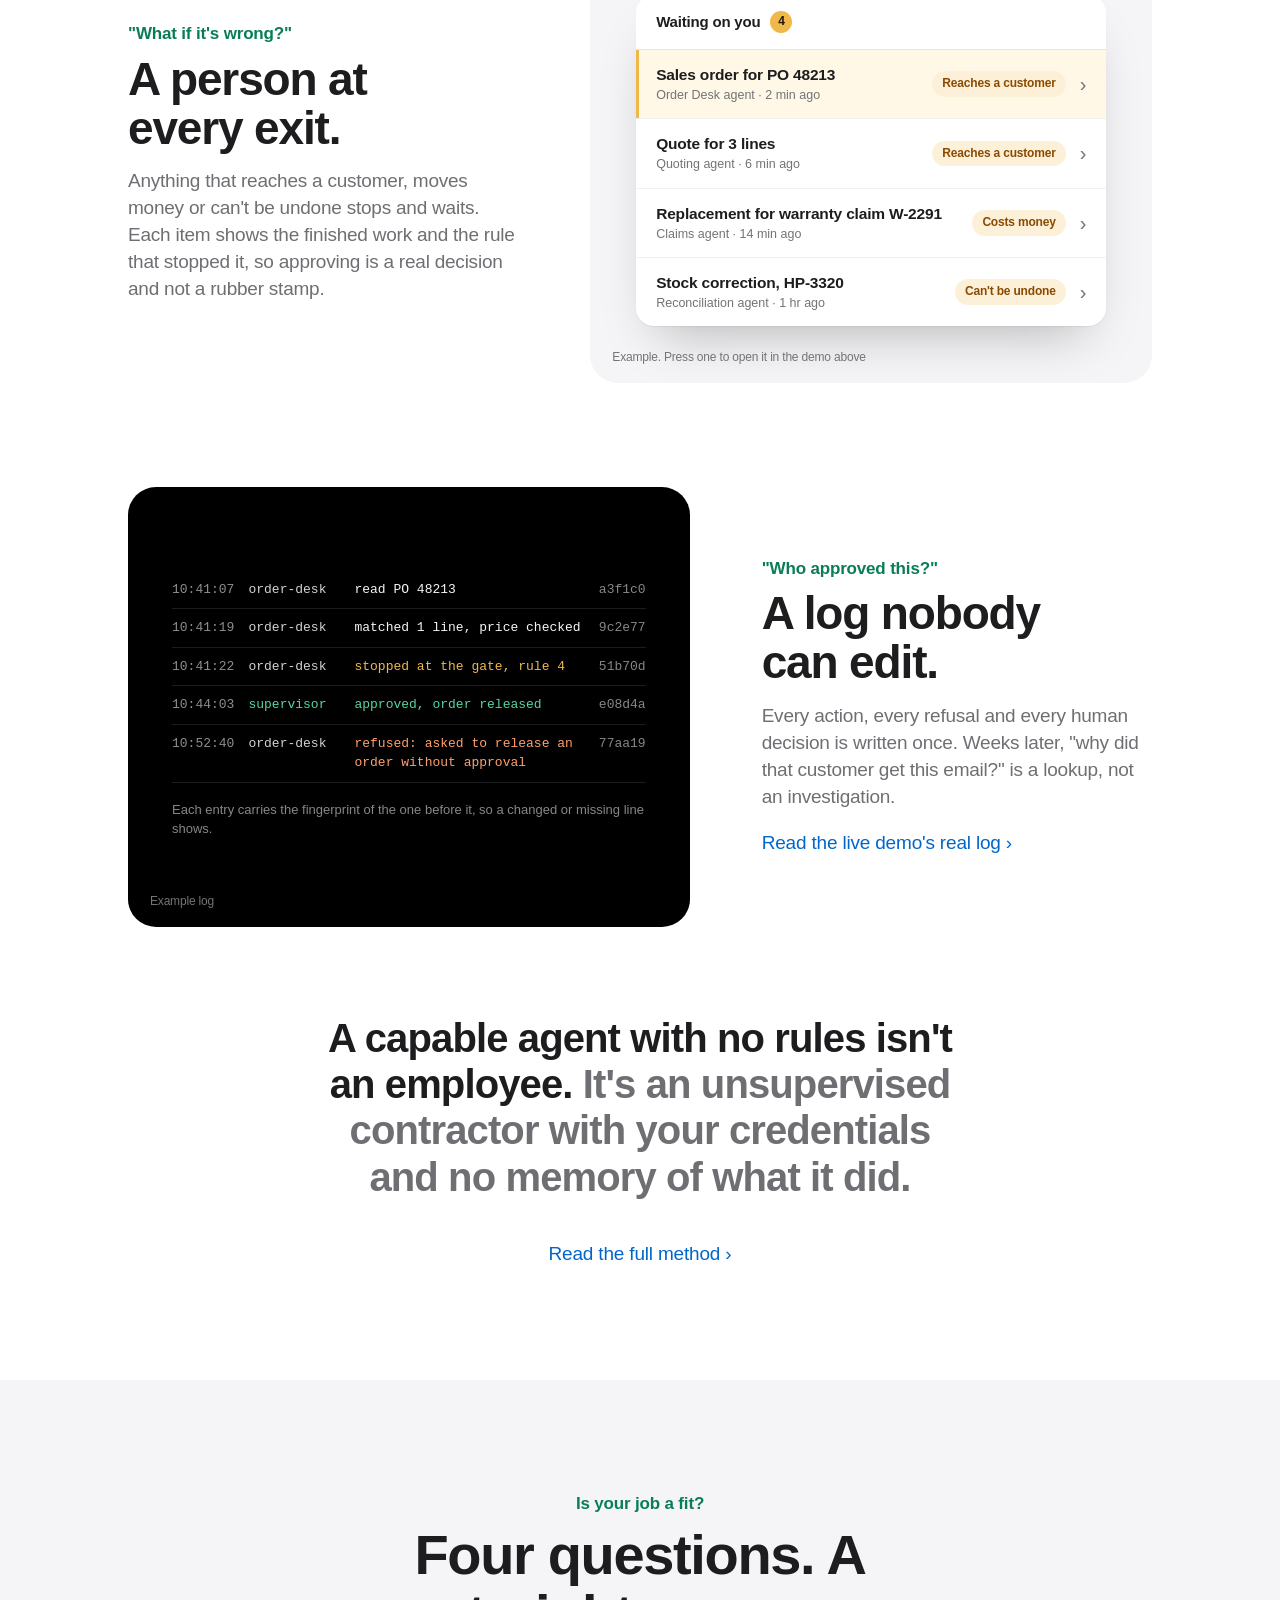
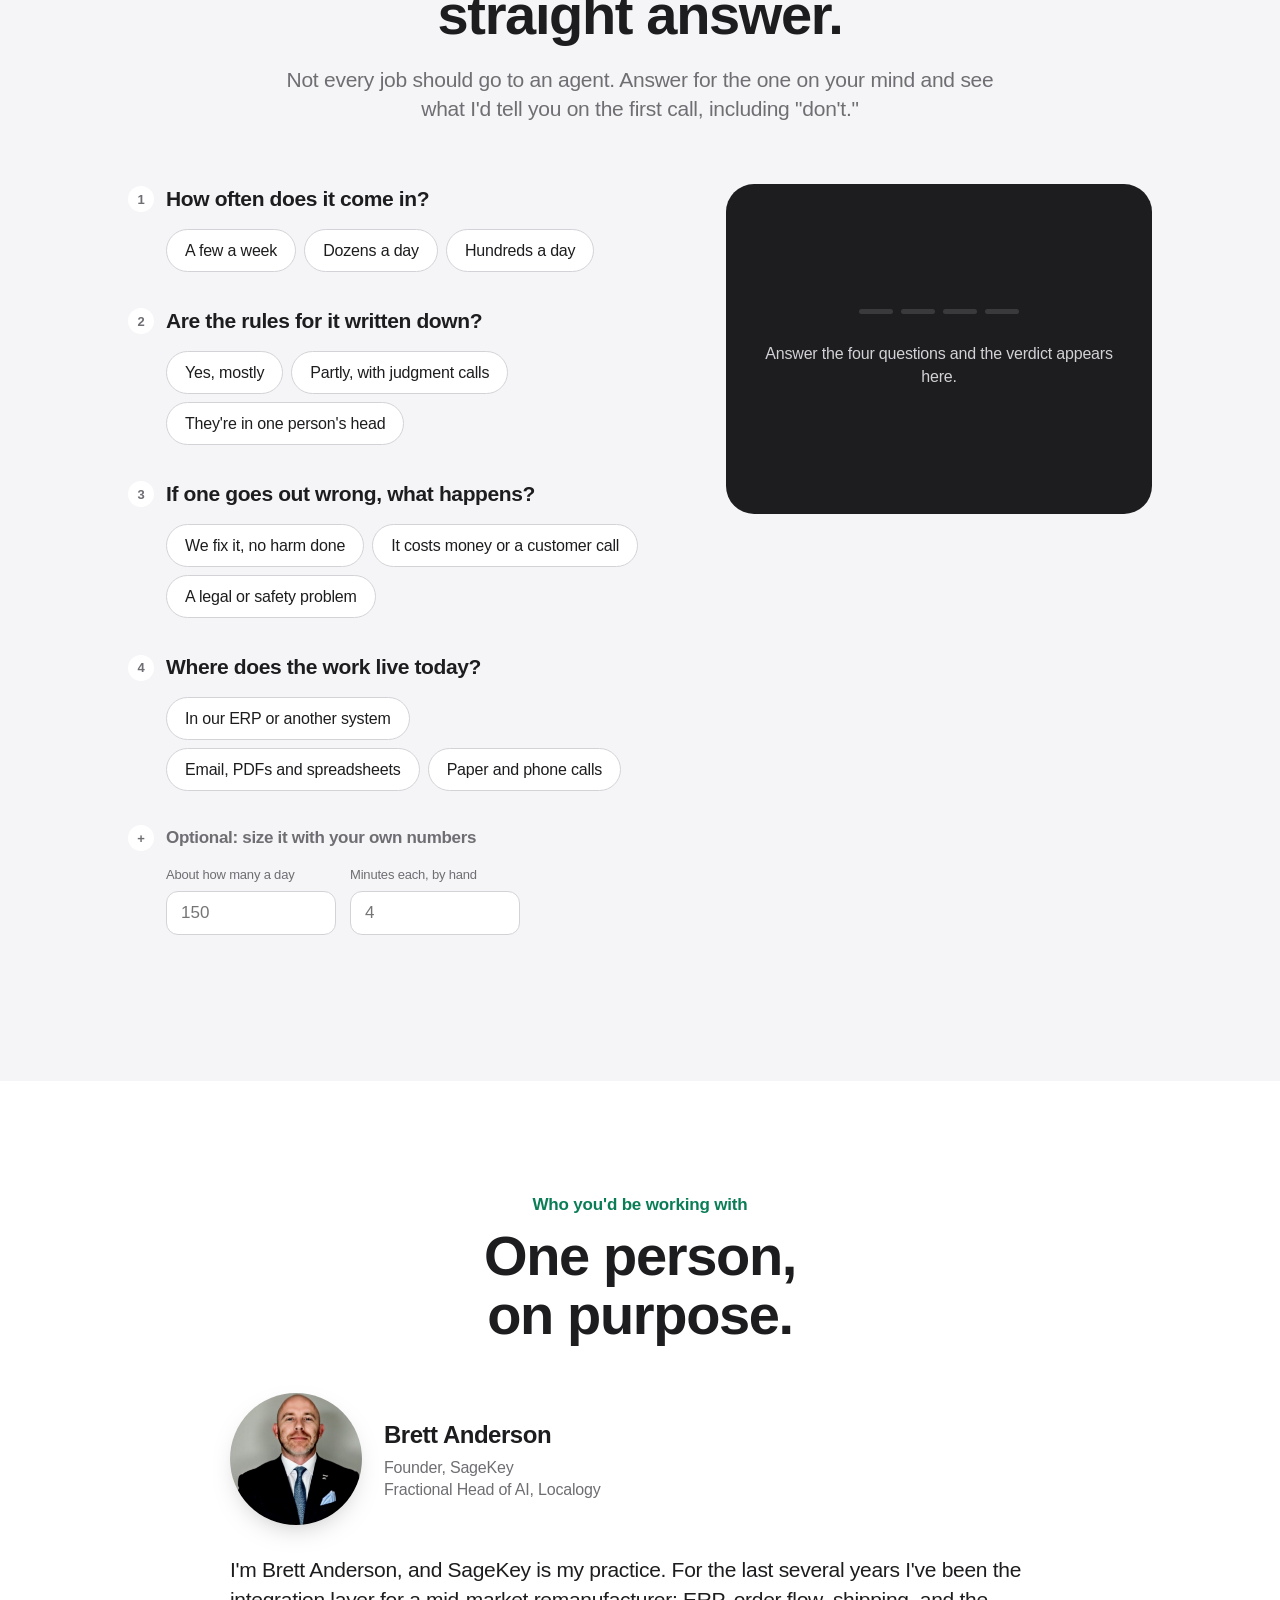
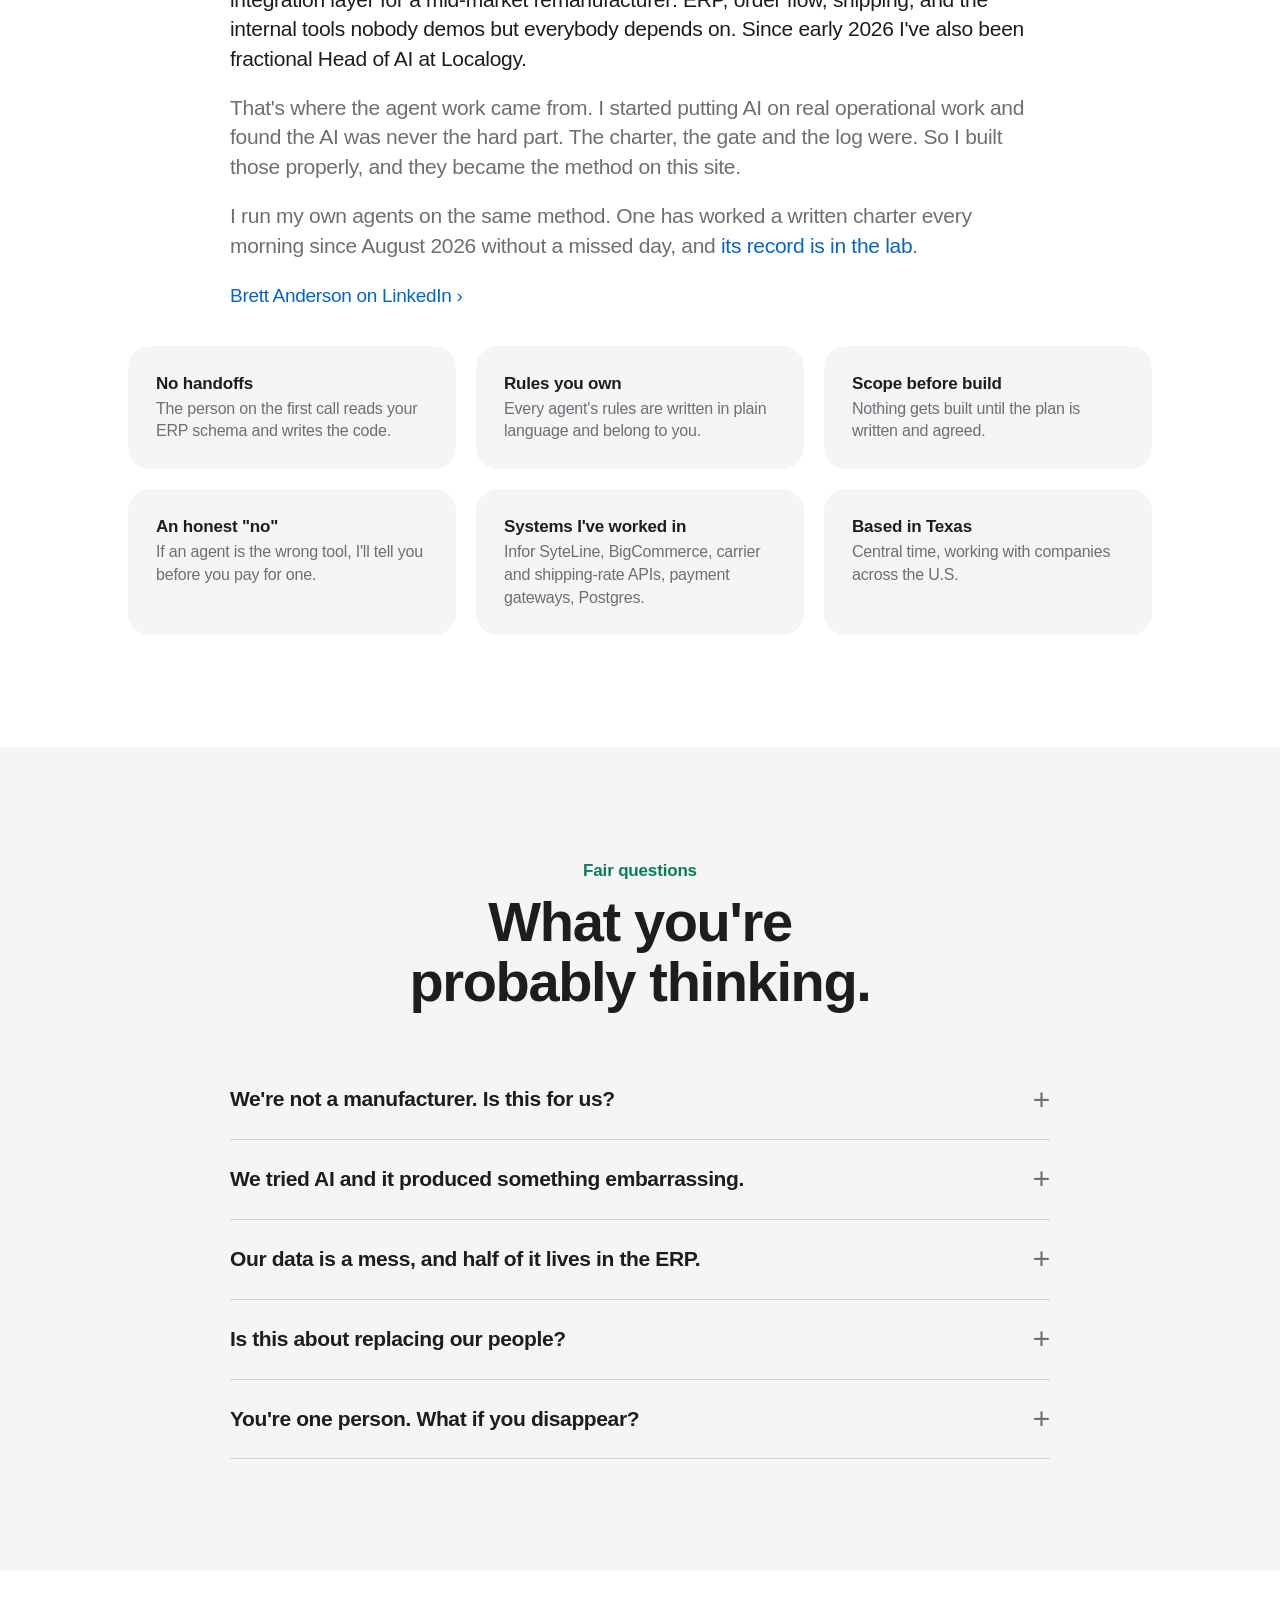
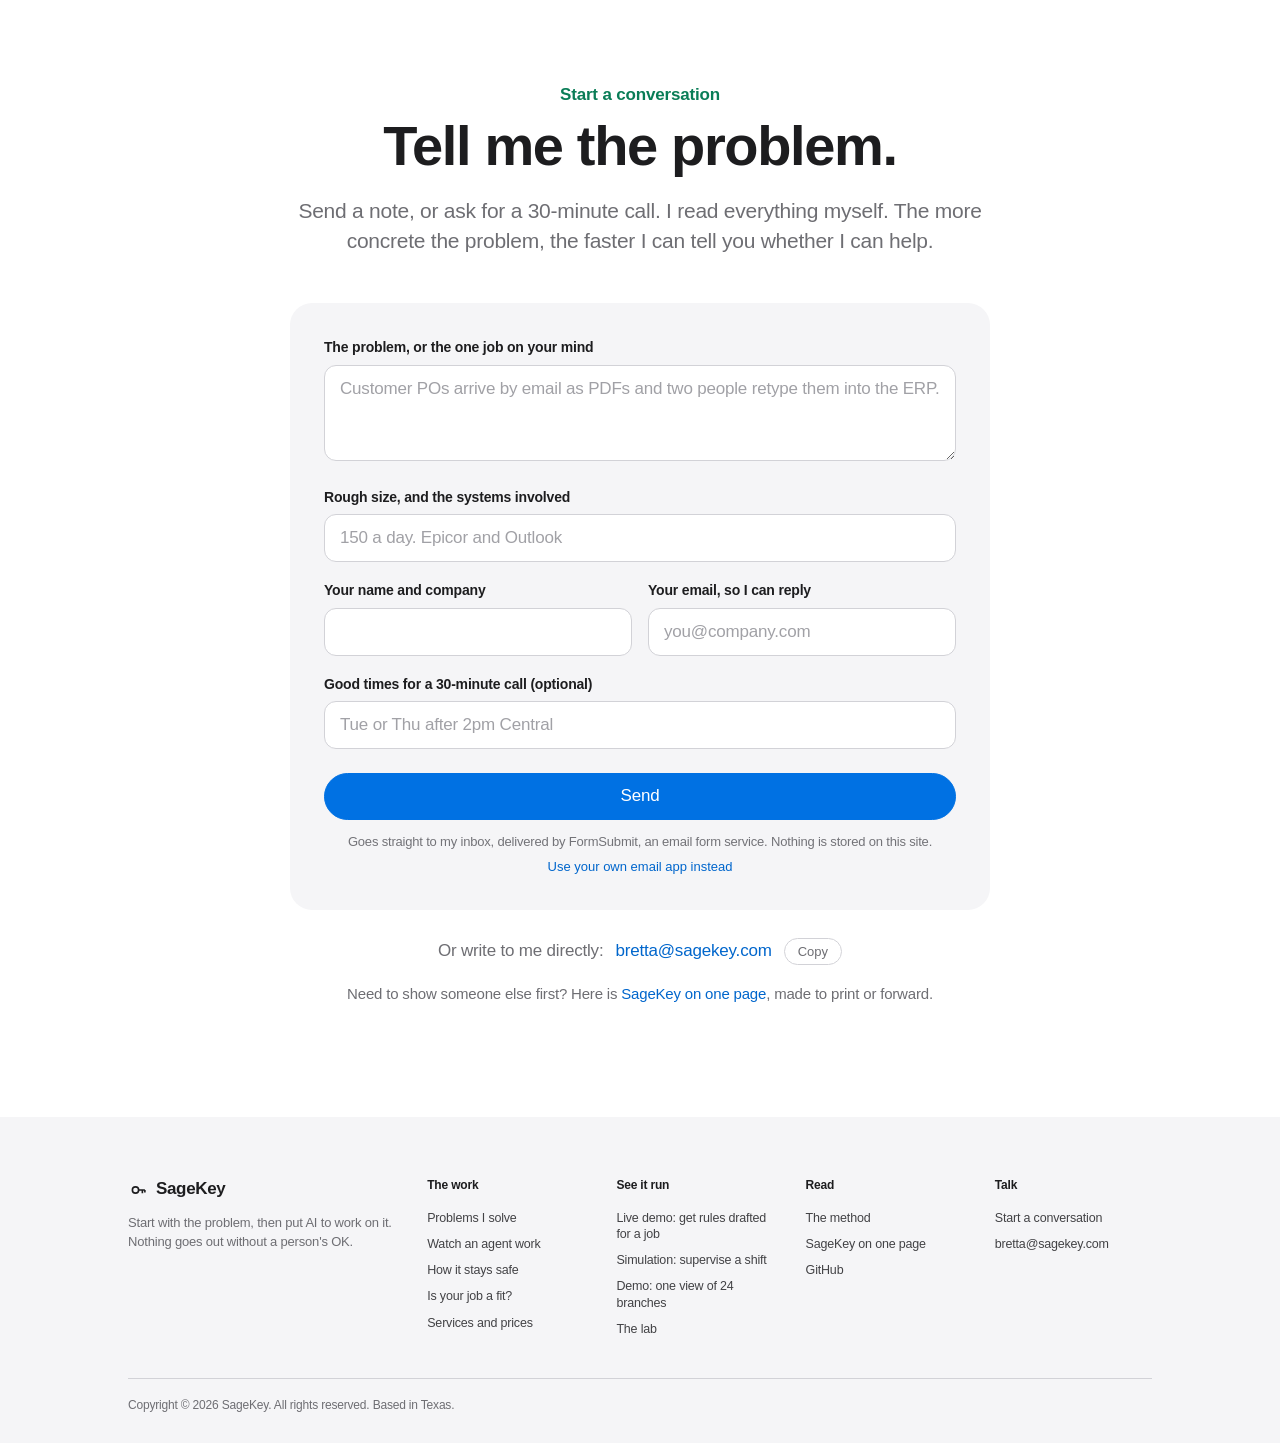
==== commit 4e25b1bc: "Home page: the demo's opening question, live, with three answers to pick from" ====
--- a/index.html
+++ b/index.html
@@ -212,12 +212,30 @@
   </div>
 </section>
 
+<!-- ==================== ONE VIEW: the first problem, running for real ==================== -->
+<section class="band tight" id="oneview">
+  <div class="shell">
+    <div class="head">
+      <div class="kicker">The first one, running for real</div>
+      <h2 class="shead">Ask three people. Get three answers.</h2>
+      <p class="intro">Every company with more than one site, team or system has sat through this meeting. Pick the answer you'd trust, then watch a working system show what each one missed.</p>
+    </div>
+    <div class="ov" id="ov">
+      <div class="ov-tabs" id="ov-tabs" role="group" aria-label="Kind of organization"></div>
+      <div class="ov-q" id="ov-q">How many projects are on track?</div>
+      <p class="ov-sub">Which one would you take into the meeting?</p>
+      <div class="ov-reps" id="ov-reps"><a class="ov-open" href="/one-view/?for=projects">See the three answers<span class="chev"></span></a></div>
+      <div class="ov-foot"><span id="ov-note">A live demo. The organizations are made up; the system, its checks and its AI are real.</span><a class="chev" href="/one-view/">Open the whole demo</a></div>
+    </div>
+  </div>
+</section>
+
 <!-- ==================== THE DESK: pick a job, watch it done ==================== -->
 <section class="band tight" id="work">
   <div class="shell">
     <div class="head deskhead">
       <div class="kicker">The retyping problem</div>
-      <h2 class="shead">Here's one of them, working.</h2>
+      <h2 class="shead">Here's another one, working.</h2>
       <p class="intro">Four jobs most back offices know. Pick one, watch an agent prepare it, then make the call yourself.</p>
     </div>
     <div class="desk" id="desk">
@@ -847,6 +865,33 @@
   var $ = function (id) { return document.getElementById(id); };
   // Anonymous counts of what visitors do (no cookies, no personal data, never the text they type).
   function track(name, data) { try { window.va && window.va("event", { name: name, data: data || {} }); } catch (e) {} }
+
+  // ---------- one view: the demo's opening, live on this page ----------
+  (function () {
+    var box = document.getElementById("ov"); if (!box || !window.fetch) return;
+    var API = "https://one-view-production.up.railway.app/api/opening", ORDER = ["projects", "distributor", "schools", "clinics"], orgs = null, cur = null;
+    function esc(t) { return String(t).replace(/[&<>"']/g, function (c) { return { "&": "&amp;", "<": "&lt;", ">": "&gt;", '"': "&quot;", "'": "&#39;" }[c]; }); }
+    function show(id, clicked) {
+      var o = orgs.filter(function (x) { return x.id === id; })[0]; if (!o) return;
+      cur = id; box.style.setProperty("--glow", o.glow);
+      [].forEach.call(document.querySelectorAll("#ov-tabs button"), function (b) { b.setAttribute("aria-pressed", b.getAttribute("data-t") === id); });
+      document.getElementById("ov-q").textContent = o.q;
+      document.getElementById("ov-reps").innerHTML = o.answers.map(function (a, i) {
+        return '<a class="ov-rep" href="/one-view/?for=' + o.id + "&pick=" + a.key + '" data-k="' + a.key + '" style="animation-delay:' + (0.08 + i * 0.16).toFixed(2) + 's"><span>' + esc(a.who) + " says</span><b>" +
+          Math.round(a.value).toLocaleString("en-US") + "</b><small>" + esc(a.what) + "</small></a>"; }).join("");
+      [].forEach.call(document.querySelectorAll("#ov-reps a"), function (a) { a.addEventListener("click", function () { track("home_oneview_pick", { sector: cur, answer: a.getAttribute("data-k") }); }); });
+      document.getElementById("ov-note").textContent = "Live from a running demo: a made-up organization with " + o.units + " " + o.unit + ". The system, its checks and its AI are real.";
+      if (clicked) track("home_oneview_sector", { sector: id });
+    }
+    fetch(API).then(function (r) { if (!r.ok) throw 0; return r.json(); }).then(function (d) {
+      orgs = d.organisations.filter(function (o) { return o.answers && o.answers.length === 3; });
+      orgs.sort(function (a, b) { return (ORDER.indexOf(a.id) + 99) % 99 - (ORDER.indexOf(b.id) + 99) % 99; });
+      if (!orgs.length) return;
+      document.getElementById("ov-tabs").innerHTML = orgs.map(function (o) { return '<button type="button" data-t="' + o.id + '" aria-pressed="false">' + esc(o.tab) + "</button>"; }).join("");
+      [].forEach.call(document.querySelectorAll("#ov-tabs button"), function (b) { b.addEventListener("click", function () { show(b.getAttribute("data-t"), true); }); });
+      box.classList.add("ov-on"); show(orgs[0].id);
+    }).catch(function () {});   // the demo's server is restarting: the plain link stays
+  })();
 
   // nav hairline once scrolled
   var nav = $("nav");
--- a/site.css
+++ b/site.css
@@ -781,6 +781,35 @@
 @media (prefers-reduced-motion:reduce) { html { scroll-behavior:auto; } * { transition:none !important; animation:none !important; } }
 
 /* printing: nothing waits for a scroll that will never come */
+/* ---------- one view: the demo's opening question, live on the home page ---------- */
+.ov { --glow:#0b2730; margin-top:56px; border-radius:28px; padding:30px 30px 22px; text-align:center; color:#f5f5f7;
+  background:radial-gradient(120% 90% at 78% 0%, var(--glow) 0%, #0b0b0c 58%); transition:background .4s; }
+.ov-tabs { display:flex; justify-content:center; flex-wrap:wrap; gap:6px; min-height:36px; }
+.ov-tabs button { font:inherit; font-size:14.5px; color:#c7c7cc; background:none; border:1px solid #3a3a3c; border-radius:980px; padding:6px 15px; cursor:pointer; }
+.ov-tabs button:hover { border-color:#8e8e93; color:#fff; }
+.ov-tabs button[aria-pressed="true"] { background:#f5f5f7; border-color:#f5f5f7; color:#0b0b0c; }
+.ov-q { font-size:clamp(27px,4.2vw,46px); font-weight:600; letter-spacing:-.026em; line-height:1.1; margin-top:30px; color:#fff; text-wrap:balance; }
+.ov-sub { color:#a1a1a6; font-size:18px; margin-top:10px; }
+.ov-reps { display:grid; grid-template-columns:repeat(3,minmax(0,1fr)); gap:14px; max-width:860px; margin:28px auto 0; min-height:124px; align-items:stretch; }
+.ov-rep { display:block; text-align:left; background:#161617; border:1px solid #3a3a3c; border-radius:20px; padding:18px 20px 16px; color:#f5f5f7;
+  opacity:0; animation:ovin .5s ease-out forwards; transition:border-color .2s, transform .2s, background .2s; }
+.ov-rep:hover, .ov-rep:focus-visible { text-decoration:none; border-color:#0a84ff; background:#1b1f27; transform:translateY(-4px); outline:none; }
+.ov-rep span { display:block; font-size:13.5px; font-weight:600; color:#a1a1a6; }
+.ov-rep b { display:block; font-size:clamp(30px,4vw,46px); font-weight:600; letter-spacing:-.03em; line-height:1.15; font-variant-numeric:tabular-nums; margin-top:4px; color:#fff; }
+.ov-rep small { display:block; font-size:13.5px; color:#8e8e93; margin-top:2px; }
+.ov-open { grid-column:1 / -1; align-self:center; justify-self:center; font-size:19px; color:#2997ff; }
+.ov-foot { display:flex; flex-wrap:wrap; gap:8px 24px; justify-content:space-between; align-items:baseline; text-align:left; margin-top:26px; padding-top:16px; border-top:1px solid #2c2c2e; font-size:14px; color:#8e8e93; }
+.ov-foot a { color:#2997ff; font-size:15px; white-space:nowrap; }
+@keyframes ovin { from { opacity:0; transform:translateY(12px); } to { opacity:1; transform:none; } }
+@media (max-width:734px) {
+  .ov { padding:22px 14px 16px; border-radius:22px; margin-top:40px; }
+  .ov-reps { grid-template-columns:1fr; gap:10px; max-width:340px; }
+  .ov-rep { display:grid; grid-template-columns:1fr auto; align-items:center; gap:0 12px; padding:14px 18px; }
+  .ov-rep span, .ov-rep small { grid-column:1; } .ov-rep b { grid-column:2; grid-row:1 / span 2; font-size:30px; margin:0; }
+  .ov-sub { font-size:16px; }
+}
+@media (prefers-reduced-motion:reduce) { .ov-rep { animation:none; opacity:1; } }
+
 @media print {
   .rv { opacity:1 !important; transform:none !important; }
   .pb.js { display:block; } .pb.js .pb-list { display:none; } .pb-panel[hidden] { display:block !important; } .pb-start .btn { display:none; }
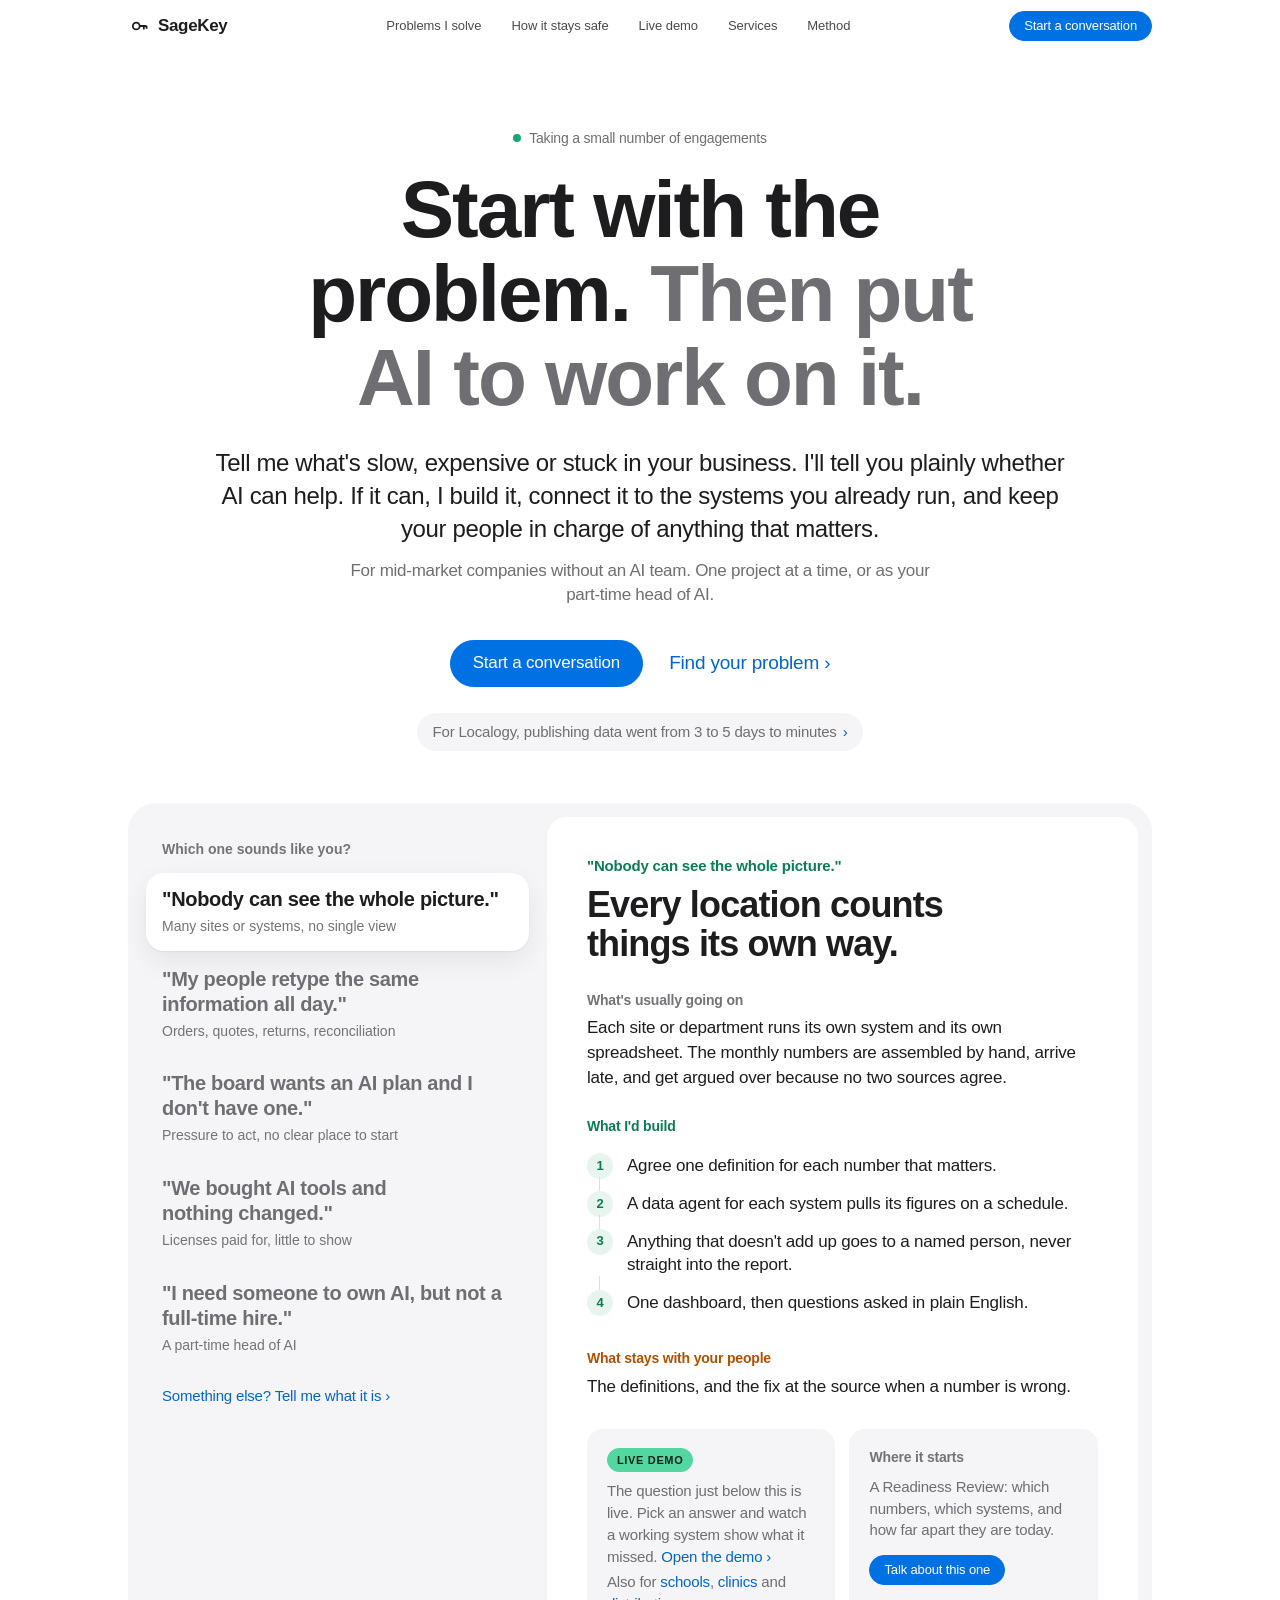
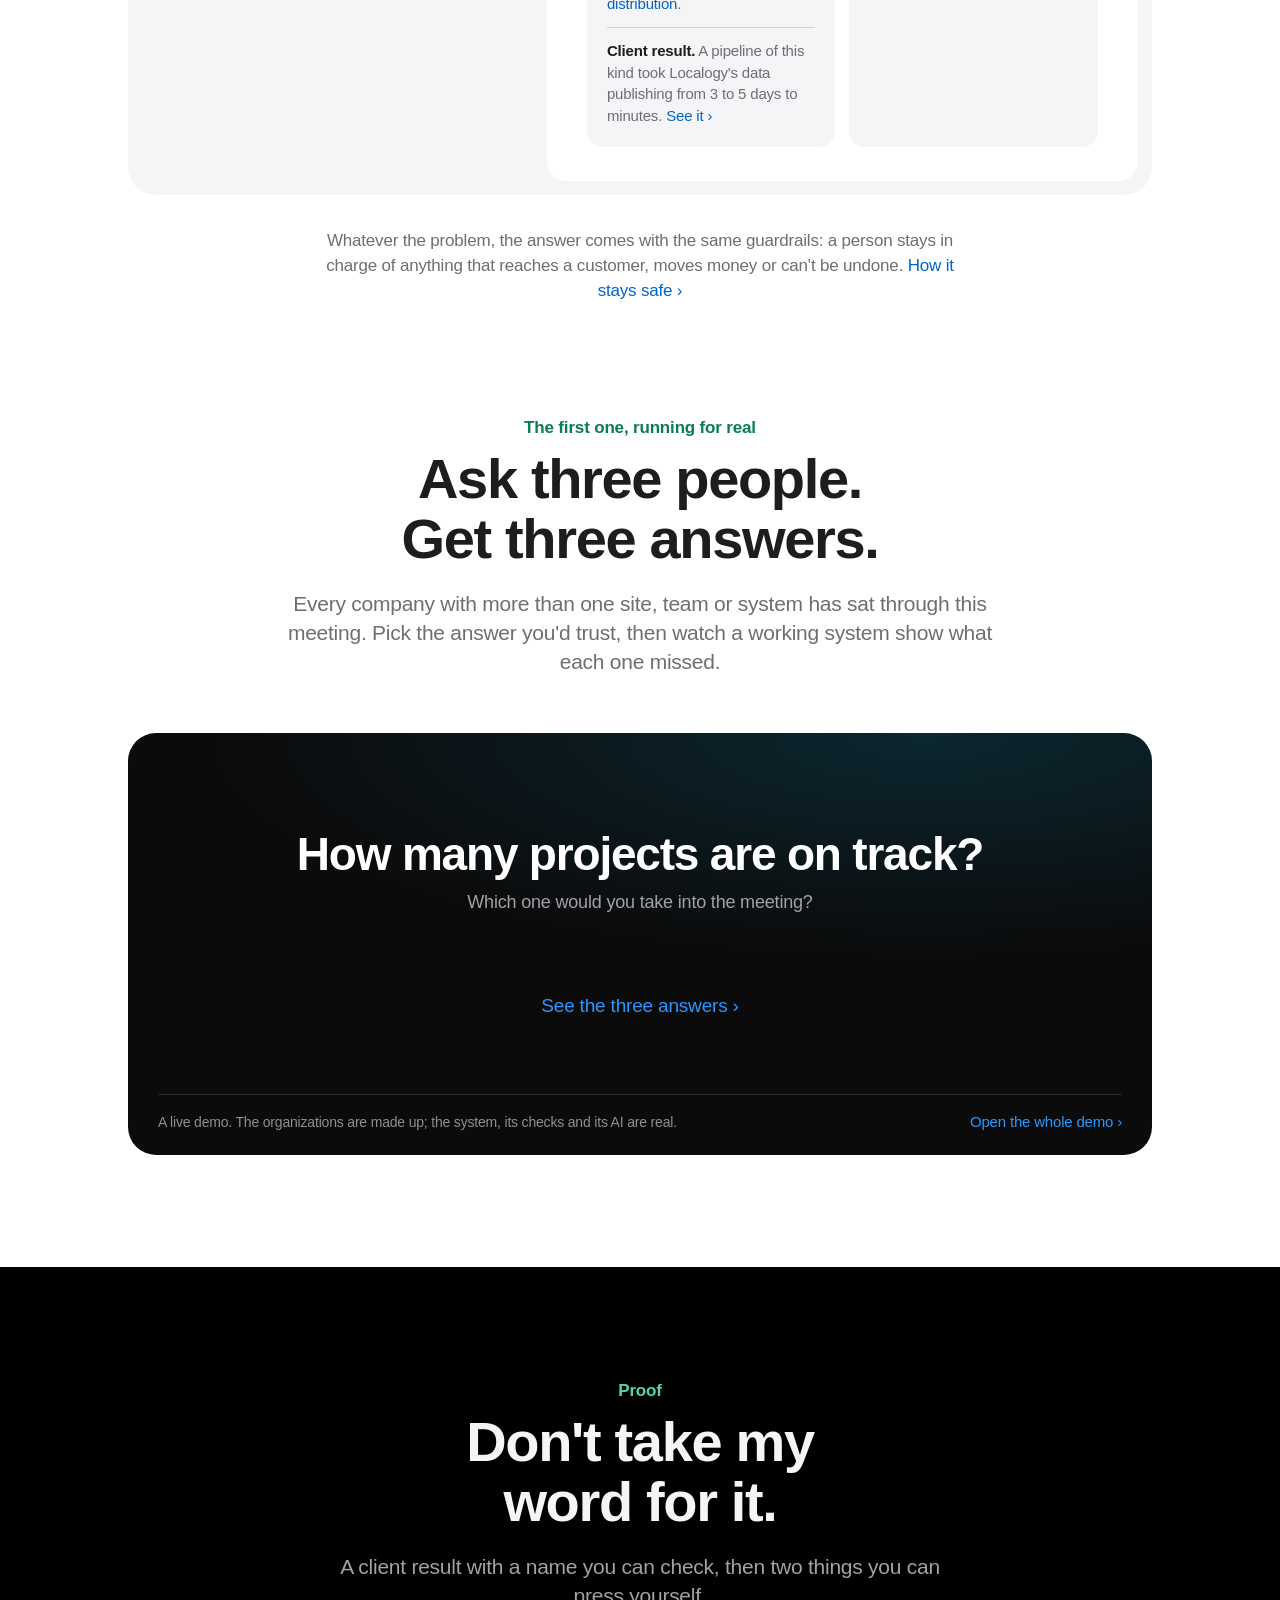
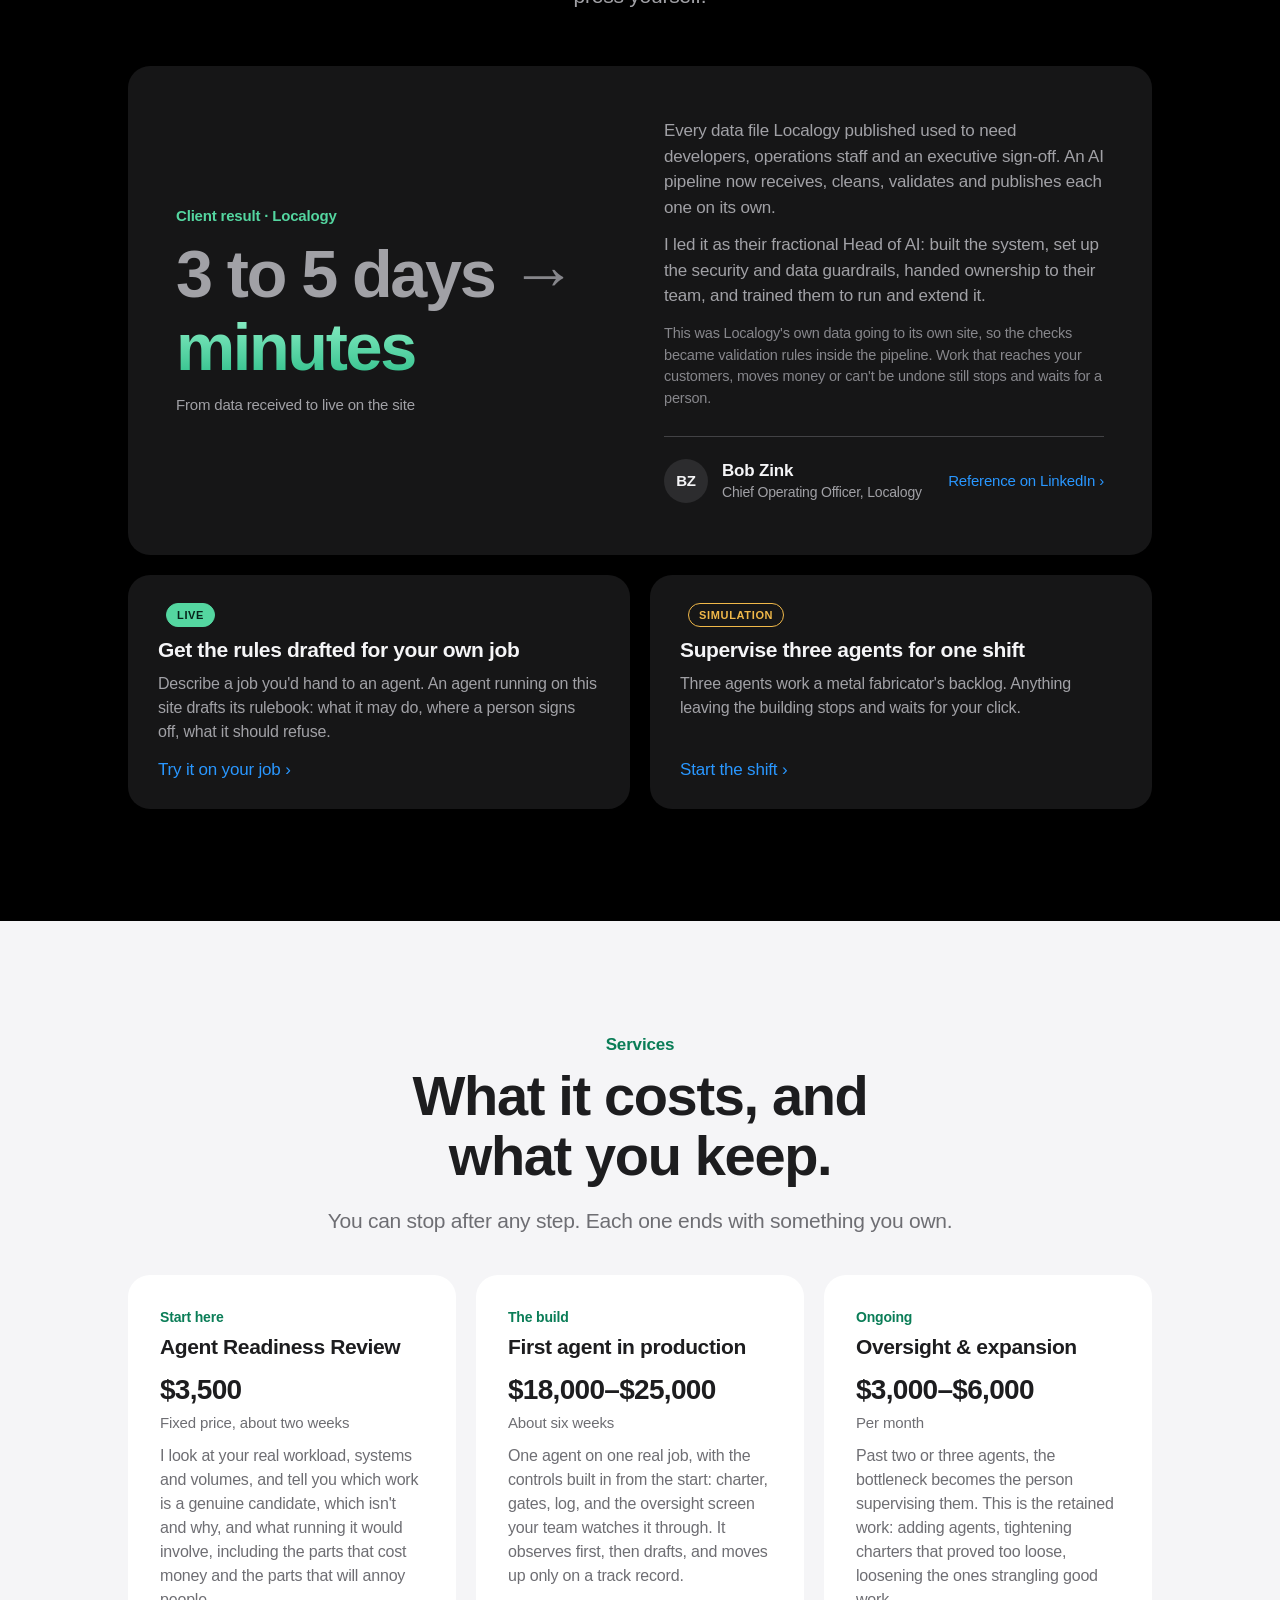
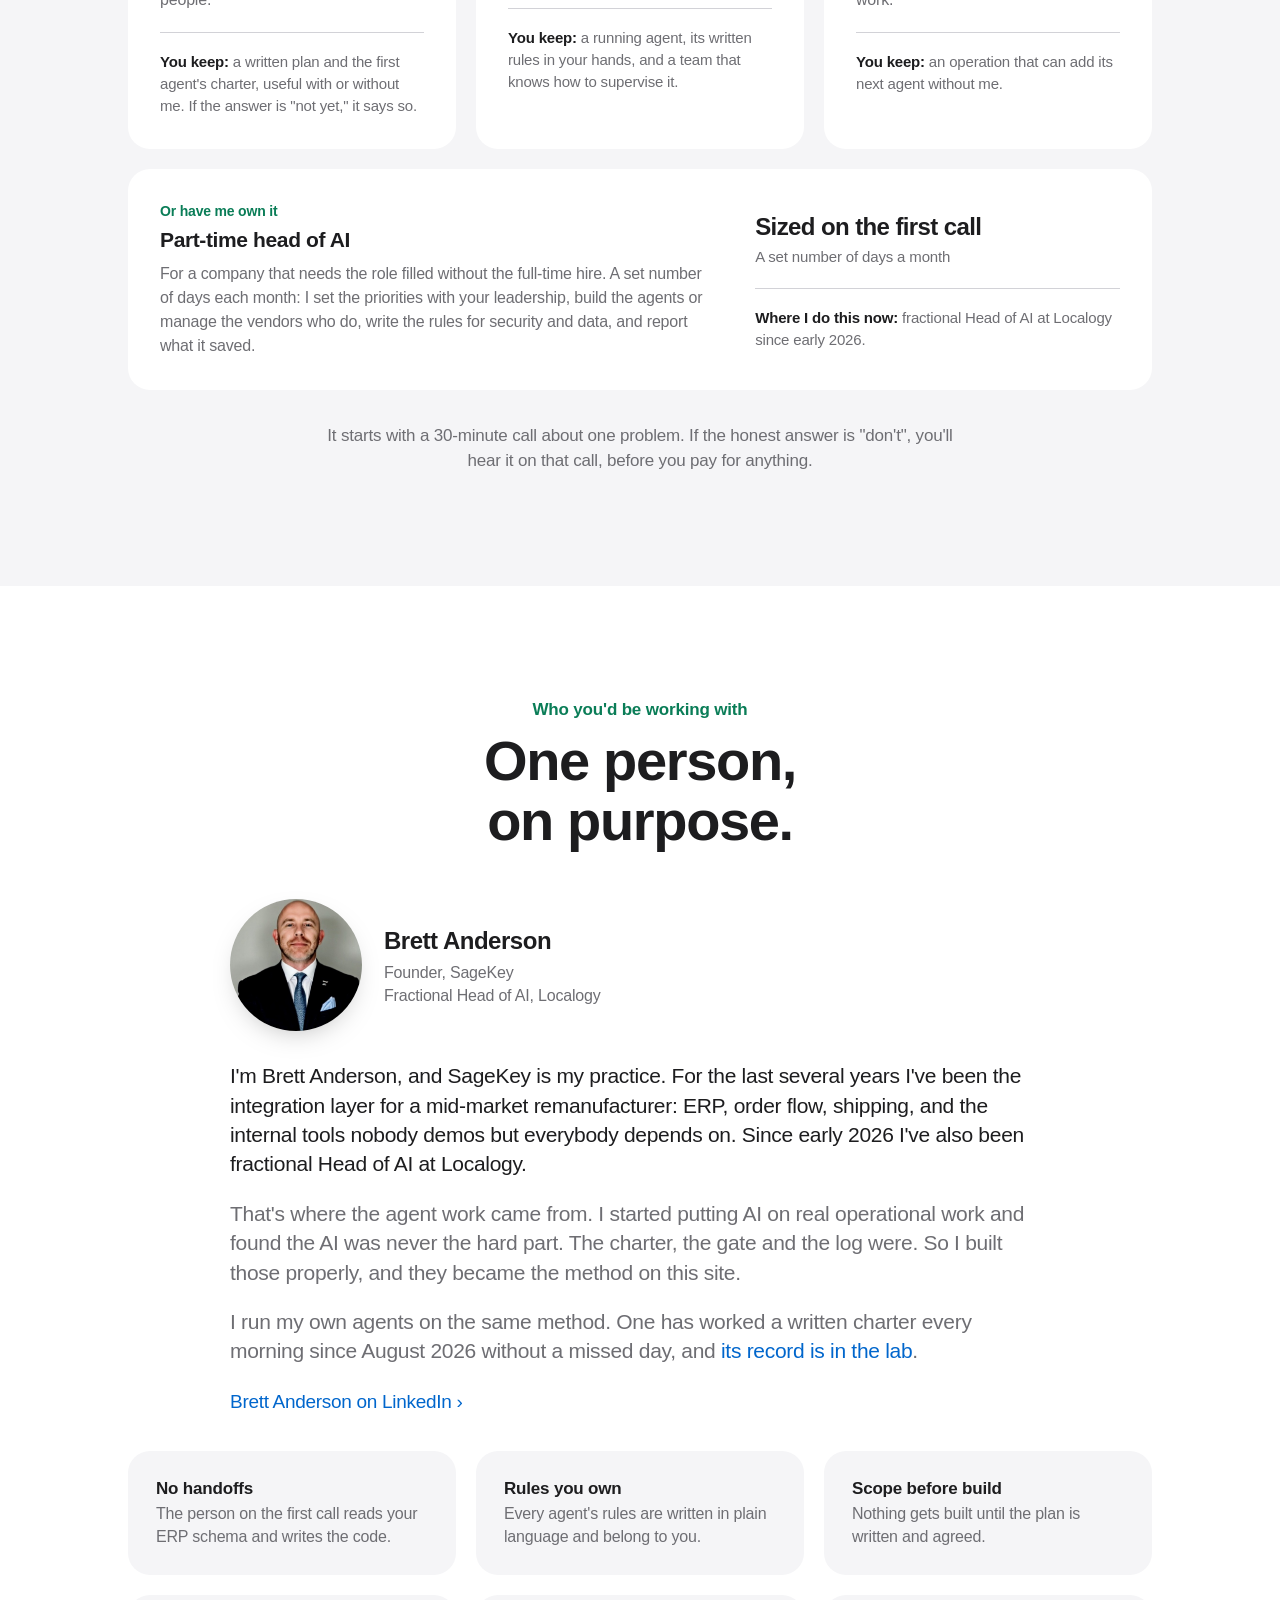
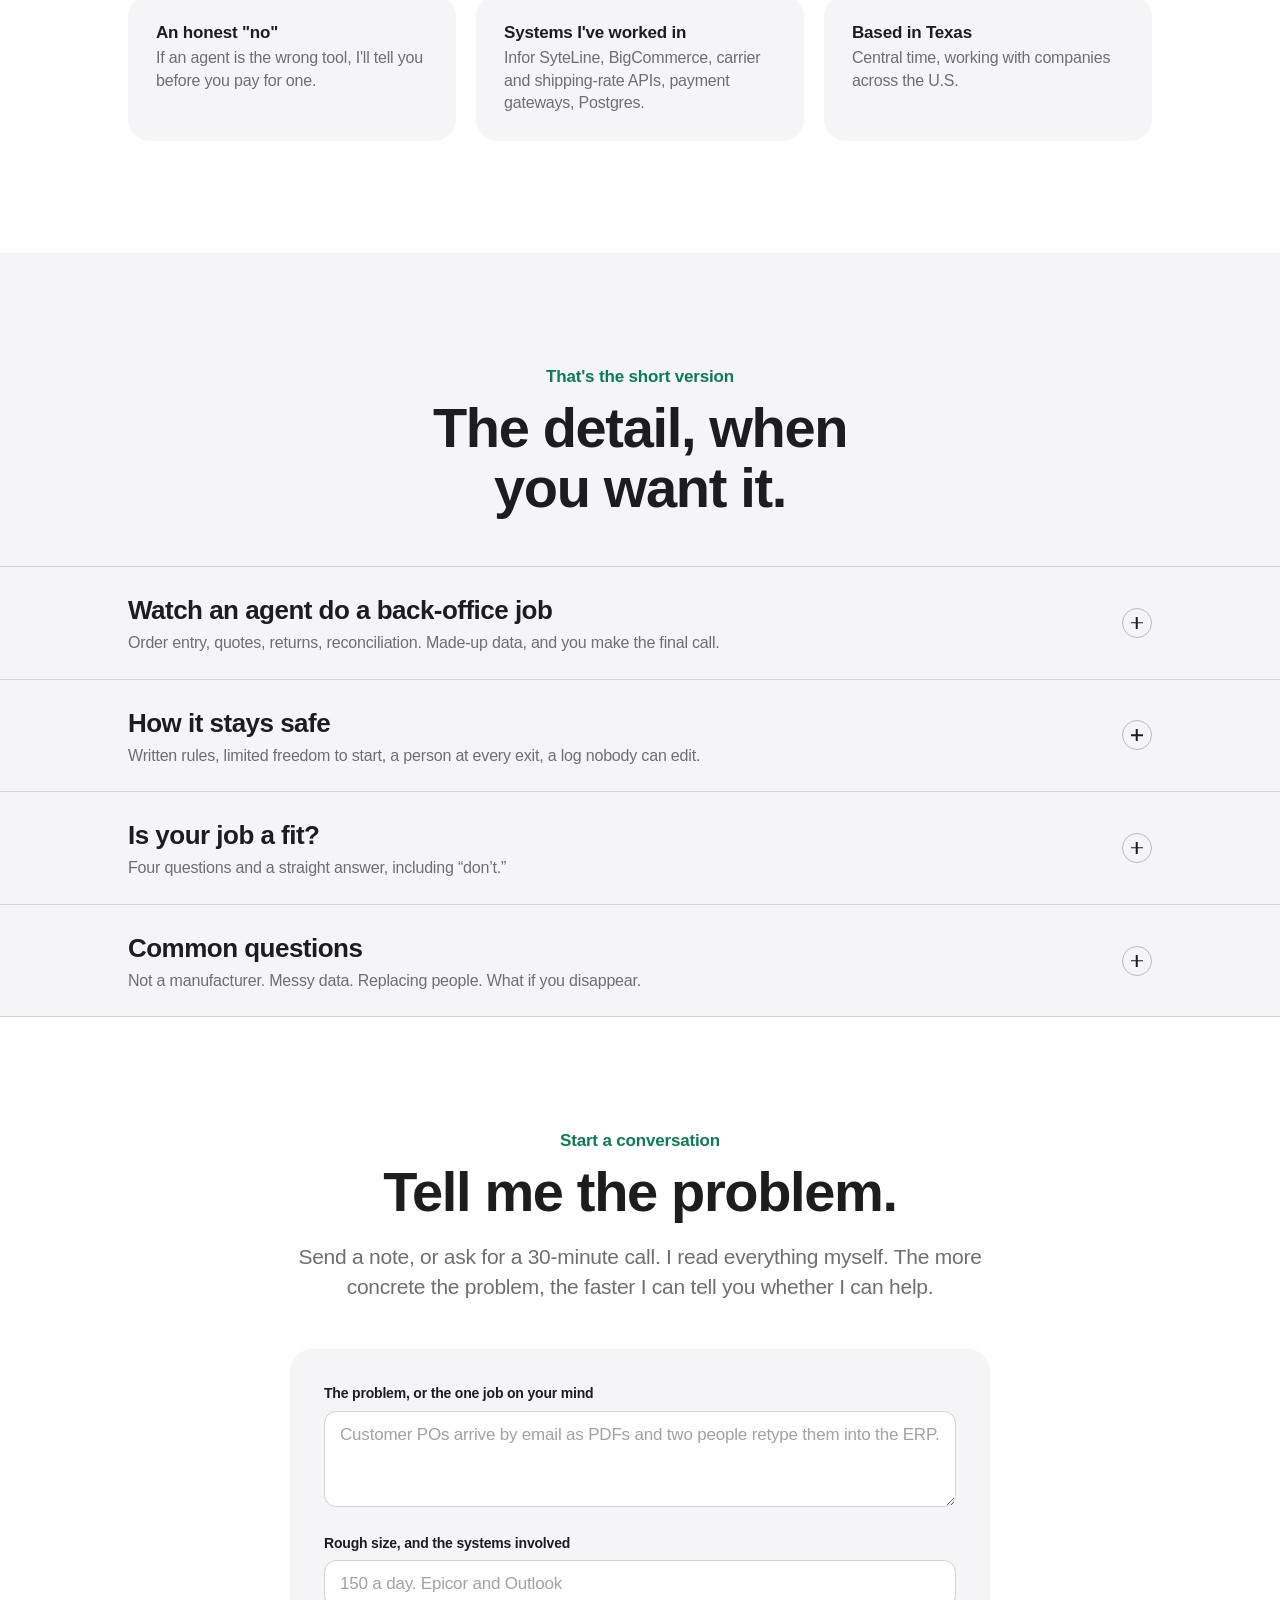
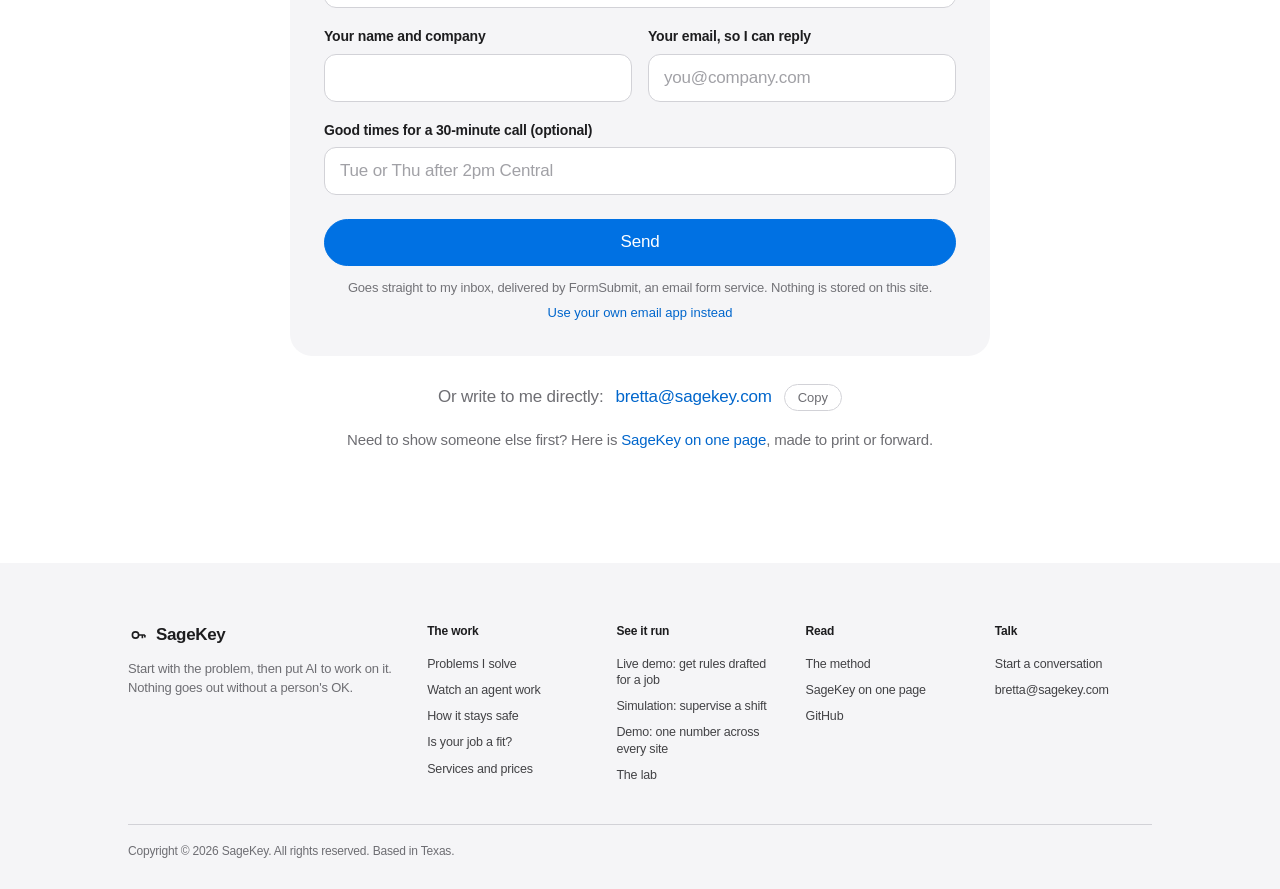
==== commit 0a373476: "Home page cut by nearly half: four sections move into closed drawers, proof and services trimmed" ====
--- a/index.html
+++ b/index.html
@@ -42,7 +42,7 @@
     <div class="links">
       <a href="#problems"><span class="l">Problems I solve</span><span class="s">Problems</span></a>
       <a href="#control"><span class="l">How it stays safe</span><span class="s">Safety</span></a>
-      <a href="/foreman/"><span class="l">Live demo</span><span class="s">Demo</span></a>
+      <a href="/one-view/"><span class="l">Live demo</span><span class="s">Demo</span></a>
       <a href="#services">Services</a>
       <a href="/method/">Method</a>
     </div>
@@ -112,7 +112,7 @@
           <div class="pb-sec"><span class="k h">What stays with your people</span>
             <p>The definitions, and the fix at the source when a number is wrong.</p></div>
           <div class="pb-foot">
-            <div class="pb-proof"><span class="pb-tag real">Live demo</span><p>Three people give three different answers to one question. Pick the one you'd trust, then watch every site's file travel into the real number. Break it, add a site AI has never seen, ask it a question. <a class="chev" href="/one-view/">Watch it run</a> <span class="pb-for">Or see it for <a href="/one-view/?for=schools">schools</a>, <a href="/one-view/?for=clinics">clinics</a> or <a href="/one-view/?for=projects">a project portfolio</a>.</span></p>
+            <div class="pb-proof"><span class="pb-tag real">Live demo</span><p>The question just below this is live. Pick an answer and watch a working system show what it missed. <a class="chev" href="/one-view/">Open the demo</a> <span class="pb-for">Also for <a href="/one-view/?for=schools">schools</a>, <a href="/one-view/?for=clinics">clinics</a> and <a href="/one-view/?for=distributor">distribution</a>.</span></p>
               <p class="pb-also"><b>Client result.</b> A pipeline of this kind took Localogy's data publishing from 3 to 5 days to minutes. <a class="chev" href="#localogy">See it</a></p></div>
             <div class="pb-start"><span class="k">Where it starts</span><p>A Readiness Review: which numbers, which systems, and how far apart they are today.</p>
               <button type="button" class="btn primary sm" data-talk="see">Talk about this one</button></div>
@@ -134,7 +134,7 @@
           <div class="pb-sec"><span class="k h">What stays with your people</span>
             <p>The exceptions, and the final OK on anything that goes out.</p></div>
           <div class="pb-foot">
-            <div class="pb-proof"><span class="pb-tag demo">Working demo</span><p>Four of these jobs run just below, on made-up data. <a class="chev" href="#work">Watch one</a></p></div>
+            <div class="pb-proof"><span class="pb-tag demo">Working demo</span><p>Four of these jobs run on this page, on made-up data. <a class="chev" href="#work">Watch one</a></p></div>
             <div class="pb-start"><span class="k">Where it starts</span><p>One job, usually the one with the most volume. A first agent takes about six weeks.</p>
               <button type="button" class="btn primary sm" data-talk="retype">Talk about this one</button></div>
           </div>
@@ -230,78 +230,6 @@
   </div>
 </section>
 
-<!-- ==================== THE DESK: pick a job, watch it done ==================== -->
-<section class="band tight" id="work">
-  <div class="shell">
-    <div class="head deskhead">
-      <div class="kicker">The retyping problem</div>
-      <h2 class="shead">Here's another one, working.</h2>
-      <p class="intro">Four jobs most back offices know. Pick one, watch an agent prepare it, then make the call yourself.</p>
-    </div>
-    <div class="desk" id="desk">
-      <div class="d-top">
-        <div class="d-title">Pick a job. Watch an agent do it.</div>
-        <div class="d-tabs" role="tablist" aria-label="Jobs an agent can take on">
-          <button role="tab" aria-selected="true" data-k="order">Order entry</button>
-          <button role="tab" aria-selected="false" data-k="quote">Quotes</button>
-          <button role="tab" aria-selected="false" data-k="claim">Returns</button>
-          <button role="tab" aria-selected="false" data-k="recon">Reconciliation</button>
-        </div>
-      </div>
-      <div class="d-grid">
-        <div class="d-col" id="c1">
-          <div class="d-lab"><i>1</i> It arrives</div>
-          <div class="doc" id="d-doc"></div>
-        </div>
-        <div class="d-col" id="c2">
-          <div class="d-lab"><i>2</i> The agent prepares</div>
-          <ol class="d-steps" id="d-steps"></ol>
-        </div>
-        <div class="d-col" id="c3">
-          <div class="d-lab"><i>3</i> You decide</div>
-          <div class="gate pending" id="gate" aria-live="polite"></div>
-        </div>
-      </div>
-      <div class="d-foot">
-        <span>An illustration with made-up data. Pick a job and the rest of this page follows it.</span>
-        <button id="d-replay" type="button">Replay</button>
-      </div>
-      <noscript><p class="d-noscript">This demo needs JavaScript. The four jobs are described just below.</p></noscript>
-    </div>
-
-    <div class="jobsum" id="jobsum">
-      <div class="js-panel" data-k="order">
-        <h3>Order entry</h3>
-        <div><span class="k">Today</span><p>POs arrive as PDFs and emails, and someone retypes each one into the ERP.</p></div>
-        <div><span class="k a">The agent drafts</span><p>Reads the PO, matches part numbers and prices, and prepares the order.</p></div>
-        <div><span class="k h">You decide</span><p>The exceptions: the mismatch, the odd terms, the rush request.</p></div>
-      </div>
-      <div class="js-panel" data-k="quote">
-        <h3>Quotes &amp; RFQs</h3>
-        <div><span class="k">Today</span><p>One RFQ turns into an afternoon of catalog lookups and price checks.</p></div>
-        <div><span class="k a">The agent drafts</span><p>Pulls the items, pricing and lead times, and assembles the quote.</p></div>
-        <div><span class="k h">You decide</span><p>The margin, and whether it goes out.</p></div>
-      </div>
-      <div class="js-panel" data-k="claim">
-        <h3>Returns &amp; warranty claims</h3>
-        <div><span class="k">Today</span><p>Every claim means digging through order history, policy and photos.</p></div>
-        <div><span class="k a">The agent drafts</span><p>Builds the case file and recommends a disposition against your written policy.</p></div>
-        <div><span class="k h">You decide</span><p>Anything that issues a credit.</p></div>
-      </div>
-      <div class="js-panel" data-k="recon">
-        <h3>Reconciliation</h3>
-        <div><span class="k">Today</span><p>Two systems that should agree, and a person with a spreadsheet finding where they don't.</p></div>
-        <div><span class="k a">The agent drafts</span><p>Compares them every day and explains each difference in plain language.</p></div>
-        <div><span class="k h">You decide</span><p>Which side is right, and what gets corrected.</p></div>
-      </div>
-    </div>
-    <p class="note">
-      Not on the list? The pattern is what matters: real volume, clear rules, and people who
-      would rather be doing something else.
-    </p>
-  </div>
-</section>
-
 <!-- ==================== PROOF ==================== -->
 <section class="band dark" id="proof">
   <div class="shell">
@@ -309,8 +237,7 @@
       <div class="kicker">Proof</div>
       <h2 class="shead">Don't take my word for it.</h2>
       <p class="intro">
-        A client result with a name you can check, then two things you can open and press
-        yourself.
+A client result with a name you can check, then two things you can press yourself.
       </p>
     </div>
 
@@ -343,51 +270,21 @@
       </div>
     </article>
 
-    <article class="card feature">
-      <div class="ftxt">
-        <h3>Get the rules drafted for your own job <span class="tag on">Live</span></h3>
-        <p>
-          Describe a piece of operational work you'd consider handing to an agent. Foreman, an agent
-          running live on this site, drafts the rulebook for it: what the agent may do, how much freedom it starts with, where a
-          person signs off, and what it should refuse.
-        </p>
-        <p>
-          It runs on a real AI model, with a separate rules layer that can overrule the AI, a
-          hard daily spend limit, and a public log of every outcome, refusals included.
-        </p>
-        <div class="stats" id="fstats" hidden>
-          <div class="stat"><div class="v" id="s-status">—</div><div class="l">status, checked just now</div></div>
-          <div class="stat"><div class="v" id="s-ceil">—</div><div class="l">daily spend limit</div></div>
-        </div>
-        <div class="clinks">
-          <a class="chev" href="/foreman/">Try it on your job</a>
-        </div>
-      </div>
-      <a class="fimg" href="/foreman/" aria-label="Open the live demo">
-        <img src="/img/foreman-charter.jpg" alt="Foreman with an order-entry task typed in, and the charter it drafted: an owner, a scope, and a list of what the agent may do" loading="lazy" width="1800" height="1400" />
+    <div class="try2">
+      <a class="try" href="/foreman/">
+        <span class="tag on">Live</span>
+        <b>Get the rules drafted for your own job</b>
+        <span>Describe a job you'd hand to an agent. An agent running on this site drafts its rulebook: what it may do, where a person signs off, what it should refuse.</span>
+        <span class="stats" id="fstats" hidden><span class="stat"><span class="v" id="s-status">—</span> right now</span><span class="stat">daily spend limit <span class="v" id="s-ceil">—</span></span></span>
+        <i class="chev">Try it on your job</i>
       </a>
-    </article>
-
-    <article class="card feature flip">
-      <a class="fimg" href="/agent-floor/" aria-label="Open the shift simulation">
-        <img src="/img/agent-floor-gate.jpg" alt="The simulation mid-shift: the log of what each agent did, and an approval waiting on you with the drafted email shown in full" loading="lazy" width="862" height="1010" />
+      <a class="try" href="/agent-floor/">
+        <span class="tag sim">Simulation</span>
+        <b>Supervise three agents for one shift</b>
+        <span>Three agents work a metal fabricator's backlog. Anything leaving the building stops and waits for your click.</span>
+        <i class="chev">Start the shift</i>
       </a>
-      <div class="ftxt">
-        <h3>Supervise three agents for one shift <span class="tag sim">Simulation</span></h3>
-        <p>
-          Sit in the supervisor's chair for one shift. Three agents, each trusted to a
-          different degree, work through a metal fabricator's backlog of requests. Anything
-          leaving the building stops and waits for your click.
-        </p>
-        <p>
-          Watch for the moments where an agent stops on its own. Those are the point.
-        </p>
-        <div class="clinks">
-          <a class="chev" href="/agent-floor/">Start the shift</a>
-          <a class="quiet" href="https://github.com/SageKey/agent-floor">Source</a>
-        </div>
-      </div>
-    </article>
+    </div>
 
   </div>
 </section>
@@ -397,18 +294,10 @@
   <div class="shell">
     <div class="head">
       <div class="kicker">Services</div>
-      <h2 class="shead">Three ways in. Each leaves you with something you keep.</h2>
+      <h2 class="shead">What it costs, and what you keep.</h2>
       <p class="intro">
-        Most engagements start small on purpose. The first question is whether an agent belongs
-        in your operation at all, and that deserves a straight answer before anyone writes code.
+        You can stop after any step. Each one ends with something you own.
       </p>
-    </div>
-
-    <div class="path" role="img" aria-label="The path: a 30-minute call, then a Readiness Review of about two weeks, then a first agent in about six weeks, then optional monthly oversight. You can stop after any step.">
-      <div class="p-seg call"><i></i><span class="p-w">Day one</span><b>A 30-minute call</b><small>One job, and a straight answer.</small></div>
-      <div class="p-seg rev"><i></i><span class="p-w">About 2 weeks</span><b>Readiness Review</b><small>Stop here and the plan is still yours.</small></div>
-      <div class="p-seg build"><i></i><span class="p-w">About 6 weeks</span><b>First agent in production</b><small>Observes first, then drafts. Moves up on its record.</small></div>
-      <div class="p-seg later"><i></i><span class="p-w">Monthly, if you want it</span><b>Oversight &amp; expansion</b><small>More agents, on the same rules.</small></div>
     </div>
 
     <div class="grid g3 after-path">
@@ -468,6 +357,131 @@
   </div>
 </section>
 
+<!-- ==================== ABOUT ==================== -->
+<section class="band" id="about">
+  <div class="shell">
+    <div class="head">
+      <div class="kicker">Who you'd be working with</div>
+      <h2 class="shead">One person, on purpose.</h2>
+    </div>
+    <div class="about">
+      <div class="a-who">
+        <img src="/img/brett-anderson.jpg" alt="Brett Anderson" width="520" height="520" loading="lazy" />
+        <div><b>Brett Anderson</b><span>Founder, SageKey<br />Fractional Head of AI, Localogy</span></div>
+      </div>
+      <p>
+        I'm Brett Anderson, and SageKey is my practice. For the last several years I've been
+        the integration layer for a mid-market remanufacturer: ERP, order flow, shipping, and
+        the internal tools nobody demos but everybody depends on. Since early 2026 I've also
+        been fractional Head of AI at Localogy.
+      </p>
+      <p>
+        That's where the agent work came from. I started putting AI on real operational
+        work and found the AI was never the hard part. The charter, the gate
+        and the log were. So I built those properly, and they became the method on this site.
+      </p>
+      <p>
+        I run my own agents on the same method. One has worked a written charter every morning
+        since August 2026 without a missed day, and <a href="/lab/#record">its record is in the lab</a>.
+      </p>
+      <p class="a-links"><a class="chev" href="https://www.linkedin.com/in/aibrett/" rel="noopener">Brett Anderson on LinkedIn</a></p>
+    </div>
+    <ul class="facts tiles">
+      <li><b>No handoffs</b>The person on the first call reads your ERP schema and writes the code.</li>
+      <li><b>Rules you own</b>Every agent's rules are written in plain language and belong to you.</li>
+      <li><b>Scope before build</b>Nothing gets built until the plan is written and agreed.</li>
+      <li><b>An honest "no"</b>If an agent is the wrong tool, I'll tell you before you pay for one.</li>
+      <li><b>Systems I've worked in</b>Infor SyteLine, BigCommerce, carrier and shipping-rate APIs, payment gateways, Postgres.</li>
+      <li><b>Based in Texas</b>Central time, working with companies across the U.S.</li>
+    </ul>
+  </div>
+</section>
+
+<!-- ==================== THE DETAIL: everything else, closed until asked for ==================== -->
+<section class="band gray" id="detail">
+  <div class="shell">
+    <div class="head">
+      <div class="kicker">That's the short version</div>
+      <h2 class="shead">The detail, when you want it.</h2>
+    </div>
+  </div>
+  <div class="more">
+    <details class="mo" id="mo-work" data-k="work">
+      <summary><span class="shell mo-s"><span class="mo-t">Watch an agent do a back-office job</span><span class="mo-l">Order entry, quotes, returns, reconciliation. Made-up data, and you make the final call.</span><i aria-hidden="true"></i></span></summary>
+<!-- ==================== THE DESK: pick a job, watch it done ==================== -->
+<section class="band tight" id="work">
+  <div class="shell">
+    <div class="head deskhead">
+      <div class="kicker">The retyping problem</div>
+      <h2 class="shead">Pick a job. Watch it done.</h2>
+      <p class="intro">Four jobs most back offices know. Pick one, watch an agent prepare it, then make the call yourself.</p>
+    </div>
+    <div class="desk" id="desk">
+      <div class="d-top">
+        <div class="d-title">Pick a job. Watch an agent do it.</div>
+        <div class="d-tabs" role="tablist" aria-label="Jobs an agent can take on">
+          <button role="tab" aria-selected="true" data-k="order">Order entry</button>
+          <button role="tab" aria-selected="false" data-k="quote">Quotes</button>
+          <button role="tab" aria-selected="false" data-k="claim">Returns</button>
+          <button role="tab" aria-selected="false" data-k="recon">Reconciliation</button>
+        </div>
+      </div>
+      <div class="d-grid">
+        <div class="d-col" id="c1">
+          <div class="d-lab"><i>1</i> It arrives</div>
+          <div class="doc" id="d-doc"></div>
+        </div>
+        <div class="d-col" id="c2">
+          <div class="d-lab"><i>2</i> The agent prepares</div>
+          <ol class="d-steps" id="d-steps"></ol>
+        </div>
+        <div class="d-col" id="c3">
+          <div class="d-lab"><i>3</i> You decide</div>
+          <div class="gate pending" id="gate" aria-live="polite"></div>
+        </div>
+      </div>
+      <div class="d-foot">
+        <span>An illustration with made-up data. Pick a job and the rest of this page follows it.</span>
+        <button id="d-replay" type="button">Replay</button>
+      </div>
+      <noscript><p class="d-noscript">This demo needs JavaScript. The four jobs are described just below.</p></noscript>
+    </div>
+
+    <div class="jobsum" id="jobsum">
+      <div class="js-panel" data-k="order">
+        <h3>Order entry</h3>
+        <div><span class="k">Today</span><p>POs arrive as PDFs and emails, and someone retypes each one into the ERP.</p></div>
+        <div><span class="k a">The agent drafts</span><p>Reads the PO, matches part numbers and prices, and prepares the order.</p></div>
+        <div><span class="k h">You decide</span><p>The exceptions: the mismatch, the odd terms, the rush request.</p></div>
+      </div>
+      <div class="js-panel" data-k="quote">
+        <h3>Quotes &amp; RFQs</h3>
+        <div><span class="k">Today</span><p>One RFQ turns into an afternoon of catalog lookups and price checks.</p></div>
+        <div><span class="k a">The agent drafts</span><p>Pulls the items, pricing and lead times, and assembles the quote.</p></div>
+        <div><span class="k h">You decide</span><p>The margin, and whether it goes out.</p></div>
+      </div>
+      <div class="js-panel" data-k="claim">
+        <h3>Returns &amp; warranty claims</h3>
+        <div><span class="k">Today</span><p>Every claim means digging through order history, policy and photos.</p></div>
+        <div><span class="k a">The agent drafts</span><p>Builds the case file and recommends a disposition against your written policy.</p></div>
+        <div><span class="k h">You decide</span><p>Anything that issues a credit.</p></div>
+      </div>
+      <div class="js-panel" data-k="recon">
+        <h3>Reconciliation</h3>
+        <div><span class="k">Today</span><p>Two systems that should agree, and a person with a spreadsheet finding where they don't.</p></div>
+        <div><span class="k a">The agent drafts</span><p>Compares them every day and explains each difference in plain language.</p></div>
+        <div><span class="k h">You decide</span><p>Which side is right, and what gets corrected.</p></div>
+      </div>
+    </div>
+    <p class="note">
+      Not on the list? The pattern is what matters: real volume, clear rules, and people who
+      would rather be doing something else.
+    </p>
+  </div>
+</section>
+    </details>
+    <details class="mo" id="mo-control" data-k="control">
+      <summary><span class="shell mo-s"><span class="mo-t">How it stays safe</span><span class="mo-l">Written rules, limited freedom to start, a person at every exit, a log nobody can edit.</span><i aria-hidden="true"></i></span></summary>
 <!-- ==================== CONTROL ==================== -->
 <section class="band" id="control">
   <div class="shell">
@@ -610,7 +624,9 @@
     <a class="more chev" href="/method/">Read the full method</a>
   </div>
 </section>
-
+    </details>
+    <details class="mo" id="mo-fit" data-k="fit">
+      <summary><span class="shell mo-s"><span class="mo-t">Is your job a fit?</span><span class="mo-l">Four questions and a straight answer, including “don’t.”</span><i aria-hidden="true"></i></span></summary>
 <!-- ==================== FIT CHECK ==================== -->
 <section class="band gray" id="fit">
   <div class="shell">
@@ -657,47 +673,9 @@
     </div>
   </div>
 </section>
-
-<!-- ==================== ABOUT ==================== -->
-<section class="band" id="about">
-  <div class="shell">
-    <div class="head">
-      <div class="kicker">Who you'd be working with</div>
-      <h2 class="shead">One person, on purpose.</h2>
-    </div>
-    <div class="about">
-      <div class="a-who">
-        <img src="/img/brett-anderson.jpg" alt="Brett Anderson" width="520" height="520" loading="lazy" />
-        <div><b>Brett Anderson</b><span>Founder, SageKey<br />Fractional Head of AI, Localogy</span></div>
-      </div>
-      <p>
-        I'm Brett Anderson, and SageKey is my practice. For the last several years I've been
-        the integration layer for a mid-market remanufacturer: ERP, order flow, shipping, and
-        the internal tools nobody demos but everybody depends on. Since early 2026 I've also
-        been fractional Head of AI at Localogy.
-      </p>
-      <p>
-        That's where the agent work came from. I started putting AI on real operational
-        work and found the AI was never the hard part. The charter, the gate
-        and the log were. So I built those properly, and they became the method on this site.
-      </p>
-      <p>
-        I run my own agents on the same method. One has worked a written charter every morning
-        since August 2026 without a missed day, and <a href="/lab/#record">its record is in the lab</a>.
-      </p>
-      <p class="a-links"><a class="chev" href="https://www.linkedin.com/in/aibrett/" rel="noopener">Brett Anderson on LinkedIn</a></p>
-    </div>
-    <ul class="facts tiles">
-      <li><b>No handoffs</b>The person on the first call reads your ERP schema and writes the code.</li>
-      <li><b>Rules you own</b>Every agent's rules are written in plain language and belong to you.</li>
-      <li><b>Scope before build</b>Nothing gets built until the plan is written and agreed.</li>
-      <li><b>An honest "no"</b>If an agent is the wrong tool, I'll tell you before you pay for one.</li>
-      <li><b>Systems I've worked in</b>Infor SyteLine, BigCommerce, carrier and shipping-rate APIs, payment gateways, Postgres.</li>
-      <li><b>Based in Texas</b>Central time, working with companies across the U.S.</li>
-    </ul>
-  </div>
-</section>
-
+    </details>
+    <details class="mo" id="mo-questions" data-k="questions">
+      <summary><span class="shell mo-s"><span class="mo-t">Common questions</span><span class="mo-l">Not a manufacturer. Messy data. Replacing people. What if you disappear.</span><i aria-hidden="true"></i></span></summary>
 <!-- ==================== QUESTIONS ==================== -->
 <section class="band gray" id="questions">
   <div class="shell">
@@ -753,6 +731,9 @@
         </p>
       </details>
     </div>
+  </div>
+</section>
+    </details>
   </div>
 </section>
 
@@ -841,7 +822,7 @@
         <h5>See it run</h5>
         <a href="/foreman/">Live demo: get rules drafted for a job</a>
         <a href="/agent-floor/">Simulation: supervise a shift</a>
-        <a href="/one-view/">Demo: one view of 24 branches</a>
+        <a href="/one-view/">Demo: one number across every site</a>
         <a href="/lab/">The lab</a>
       </div>
       <div>
@@ -1199,6 +1180,33 @@
   window.addEventListener("scroll", barPlace, { passive: true }); window.addEventListener("resize", barPlace);
   applyJob(cur, true); barPlace();
 
+
+  // ---- the detail drawers: a link or address that points inside a closed drawer opens it first ----
+  function openFor(id) {
+    var el = id && document.getElementById(id); if (!el) return null;
+    var d = el.closest ? el.closest("details.mo") : null;
+    if (d && !d.open) d.open = true;
+    return el;
+  }
+  function goTo(id, quiet) {
+    var el = openFor(id); if (!el) return;
+    var d = el.closest && el.closest("details.mo");
+    (el.classList.contains("band") && d ? d : el).scrollIntoView({ behavior: quiet || still ? "auto" : "smooth", block: "start" });
+  }
+  document.addEventListener("click", function (e) {
+    var a = e.target.closest ? e.target.closest('a[href^="#"]') : null; if (!a || a.hasAttribute("data-job")) return;
+    var id = a.getAttribute("href").slice(1), el = document.getElementById(id);
+    if (!el || !el.closest("details.mo")) return;
+    e.preventDefault(); goTo(id);
+    try { history.replaceState(null, "", "#" + id); } catch (x) {}
+  });
+  window.addEventListener("hashchange", function () { goTo(location.hash.slice(1)); });
+  if (location.hash.length > 1) setTimeout(function () { goTo(location.hash.slice(1), true); }, 60);
+  [].forEach.call(document.querySelectorAll("details.mo"), function (d) {
+    d.addEventListener("toggle", function () { if (d.open) track("detail_open", { which: d.getAttribute("data-k") }); barPlace(); });
+  });
+  window.addEventListener("beforeprint", function () { [].forEach.call(document.querySelectorAll("details.mo"), function (d) { d.open = true; }); });
+
   // ---- autonomy ladder: press a level to see what an agent may do there ----
   var LAD = [
     "Reads your systems and reports what it finds. It cannot change anything. Every new agent starts here.",
@@ -1218,7 +1226,7 @@
   document.querySelectorAll(".in-row[data-job]").forEach(function (r) {
     r.onclick = function (e) {
       e.preventDefault(); started = true;
-      desk.scrollIntoView({ behavior: still ? "auto" : "smooth", block: "start" });
+      openFor("work"); $("mo-work").scrollIntoView({ behavior: still ? "auto" : "smooth", block: "start" });
       play(r.getAttribute("data-job"));
     };
   });
--- a/site.css
+++ b/site.css
@@ -810,6 +810,35 @@
 }
 @media (prefers-reduced-motion:reduce) { .ov-rep { animation:none; opacity:1; } }
 
+/* ---------- the detail: everything else, in four drawers that stay closed until asked for ---------- */
+#detail { padding-bottom:0; }
+.more { margin-top:48px; border-top:1px solid var(--line); background:var(--bg); }
+.mo { border-bottom:1px solid var(--line); }
+.mo > summary { list-style:none; cursor:pointer; padding:24px 0; }
+.mo > summary::-webkit-details-marker { display:none; }
+.mo-s { display:grid; grid-template-columns:minmax(0,1fr) 30px; gap:3px 18px; align-items:center; text-align:left; }
+.mo-t { font-size:clamp(20px,2.4vw,26px); font-weight:600; letter-spacing:-.02em; color:var(--ink); }
+.mo-l { grid-column:1; color:var(--dim); font-size:16px; line-height:1.4; }
+.mo-s i { grid-column:2; grid-row:1 / span 2; width:30px; height:30px; border-radius:50%; border:1px solid #b9b9be; position:relative; transition:transform .25s, background .2s, border-color .2s; }
+.mo-s i::before, .mo-s i::after { content:""; position:absolute; left:50%; top:50%; width:12px; height:1.5px; background:var(--ink); transform:translate(-50%,-50%); }
+.mo-s i::after { transform:translate(-50%,-50%) rotate(90deg); transition:opacity .2s; }
+.mo > summary:hover .mo-t { color:var(--link); } .mo > summary:hover i { border-color:var(--ink); }
+.mo > summary:focus-visible { outline:2px solid var(--blue); outline-offset:-2px; }
+.mo[open] .mo-s i { transform:rotate(180deg); background:var(--ink); border-color:var(--ink); }
+.mo[open] .mo-s i::before { background:#fff; } .mo[open] .mo-s i::after { opacity:0; }
+.mo > .band, .mo > .band.tight { padding:52px 0 76px; border-top:1px solid var(--line); }
+.mo > .band > .shell > .head .kicker, .mo > .band > .shell > .head .shead { display:none; }
+.mo > .band > .shell > .head .intro { margin-top:0; }
+/* two more things to press, side by side under the client result */
+.try2 { display:grid; grid-template-columns:1fr 1fr; gap:20px; margin-top:20px; }
+.try { display:flex; flex-direction:column; align-items:flex-start; gap:10px; background:var(--tile); border-radius:22px; padding:28px 30px 26px; color:var(--ink); transition:transform .2s; }
+.try:hover { text-decoration:none; transform:translateY(-3px); }
+.try b { font-size:21px; letter-spacing:-.018em; line-height:1.2; }
+.try > span:not(.tag):not(.stats) { color:var(--dim); font-size:16px; line-height:1.5; }
+.try .stats { margin-top:0; gap:6px 18px; font-size:13.5px; color:var(--faint); } .try .stat .v { font-size:13.5px; color:var(--accent); letter-spacing:0; }
+.try i.chev { font-style:normal; color:var(--link); margin-top:auto; padding-top:4px; }
+@media (max-width:734px) { .try2 { grid-template-columns:1fr; } .try { padding:22px 20px; } .mo > .band, .mo > .band.tight { padding:36px 0 52px; } .mo > summary { padding:20px 0; } }
+
 @media print {
   .rv { opacity:1 !important; transform:none !important; }
   .pb.js { display:block; } .pb.js .pb-list { display:none; } .pb-panel[hidden] { display:block !important; } .pb-start .btn { display:none; }
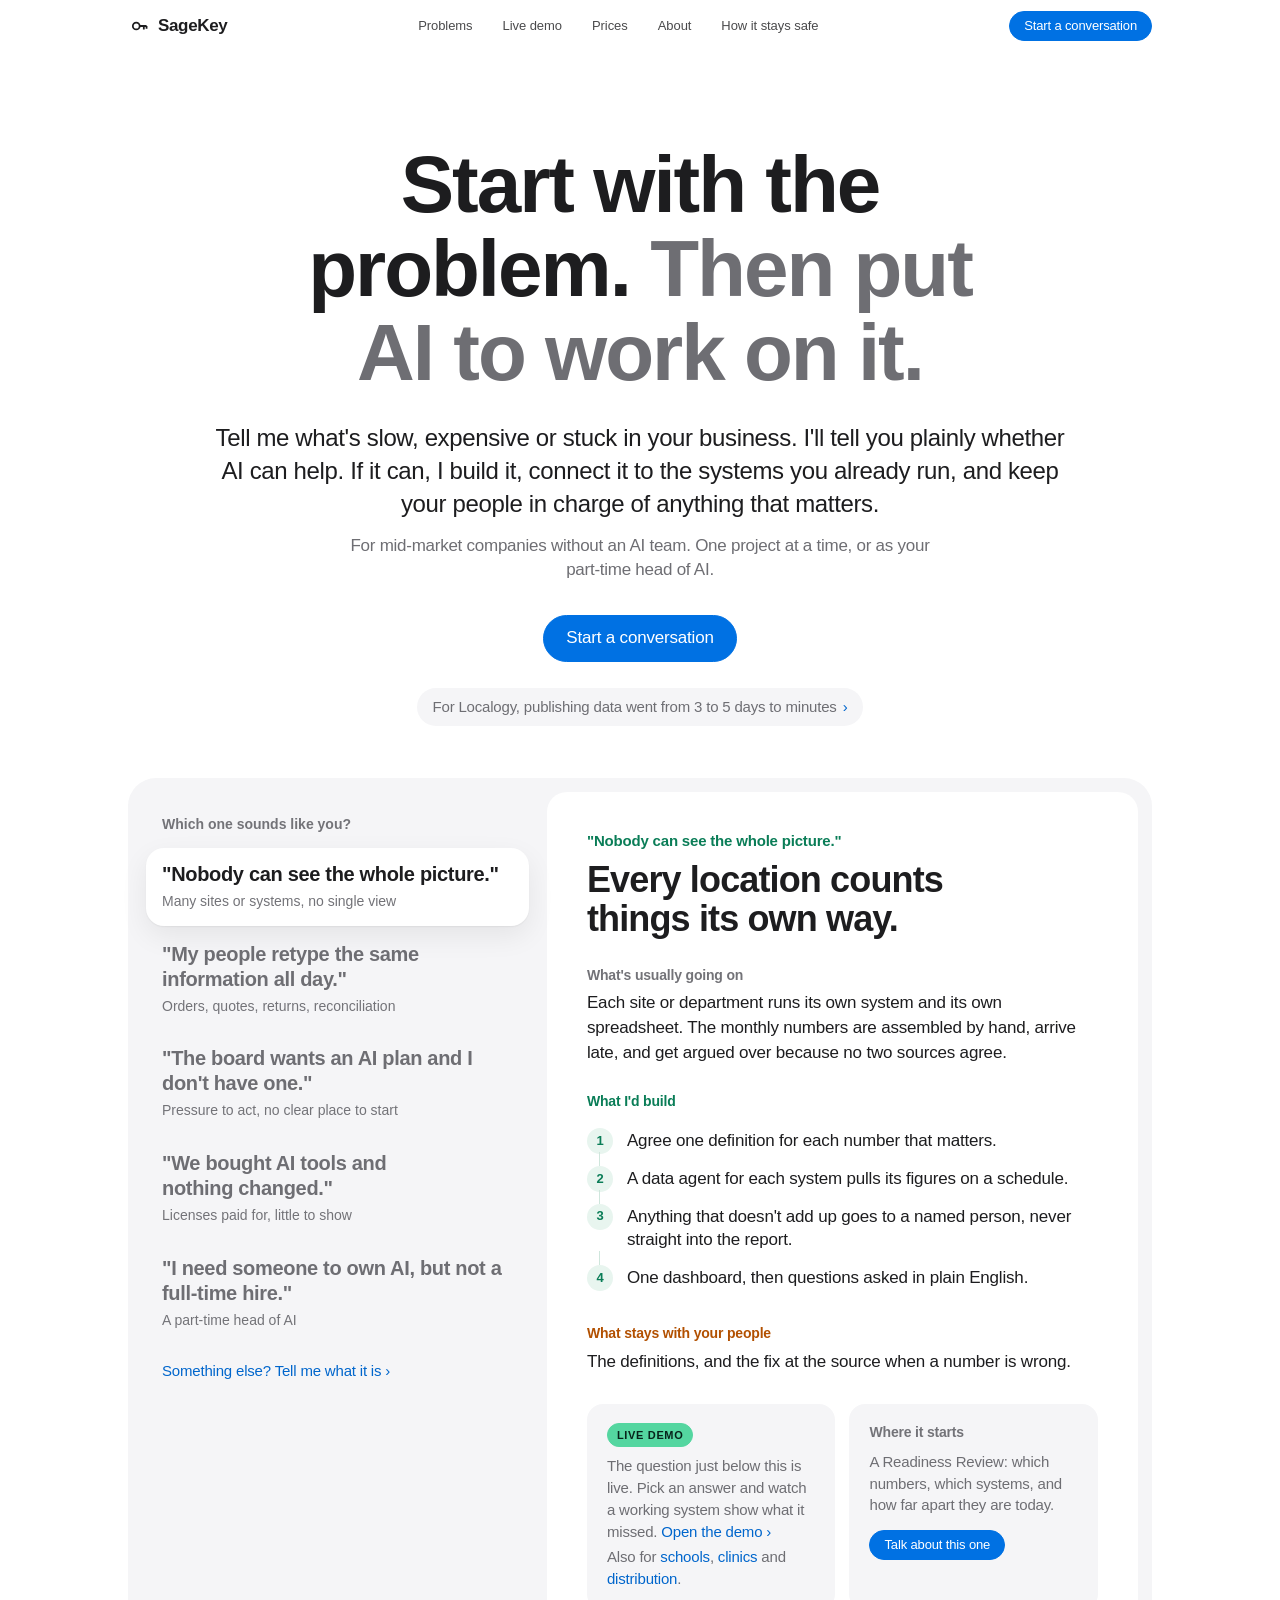
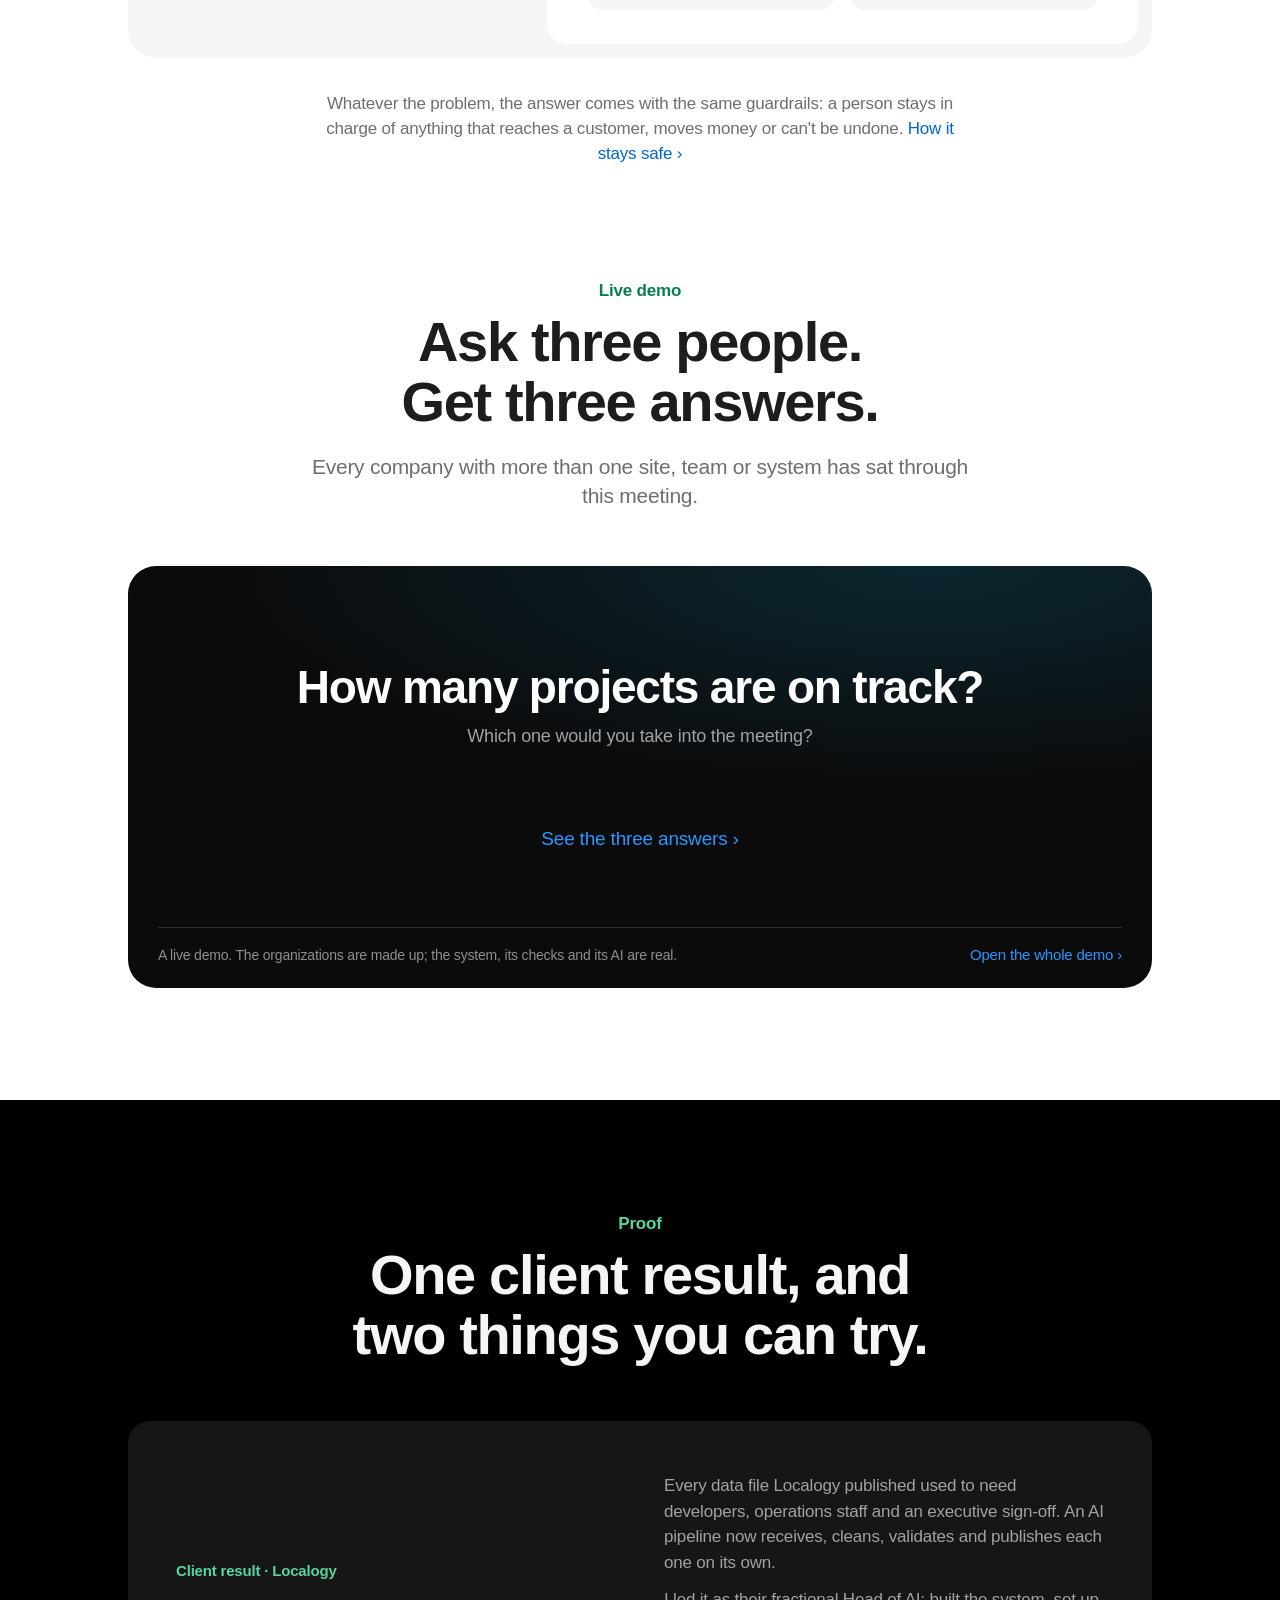
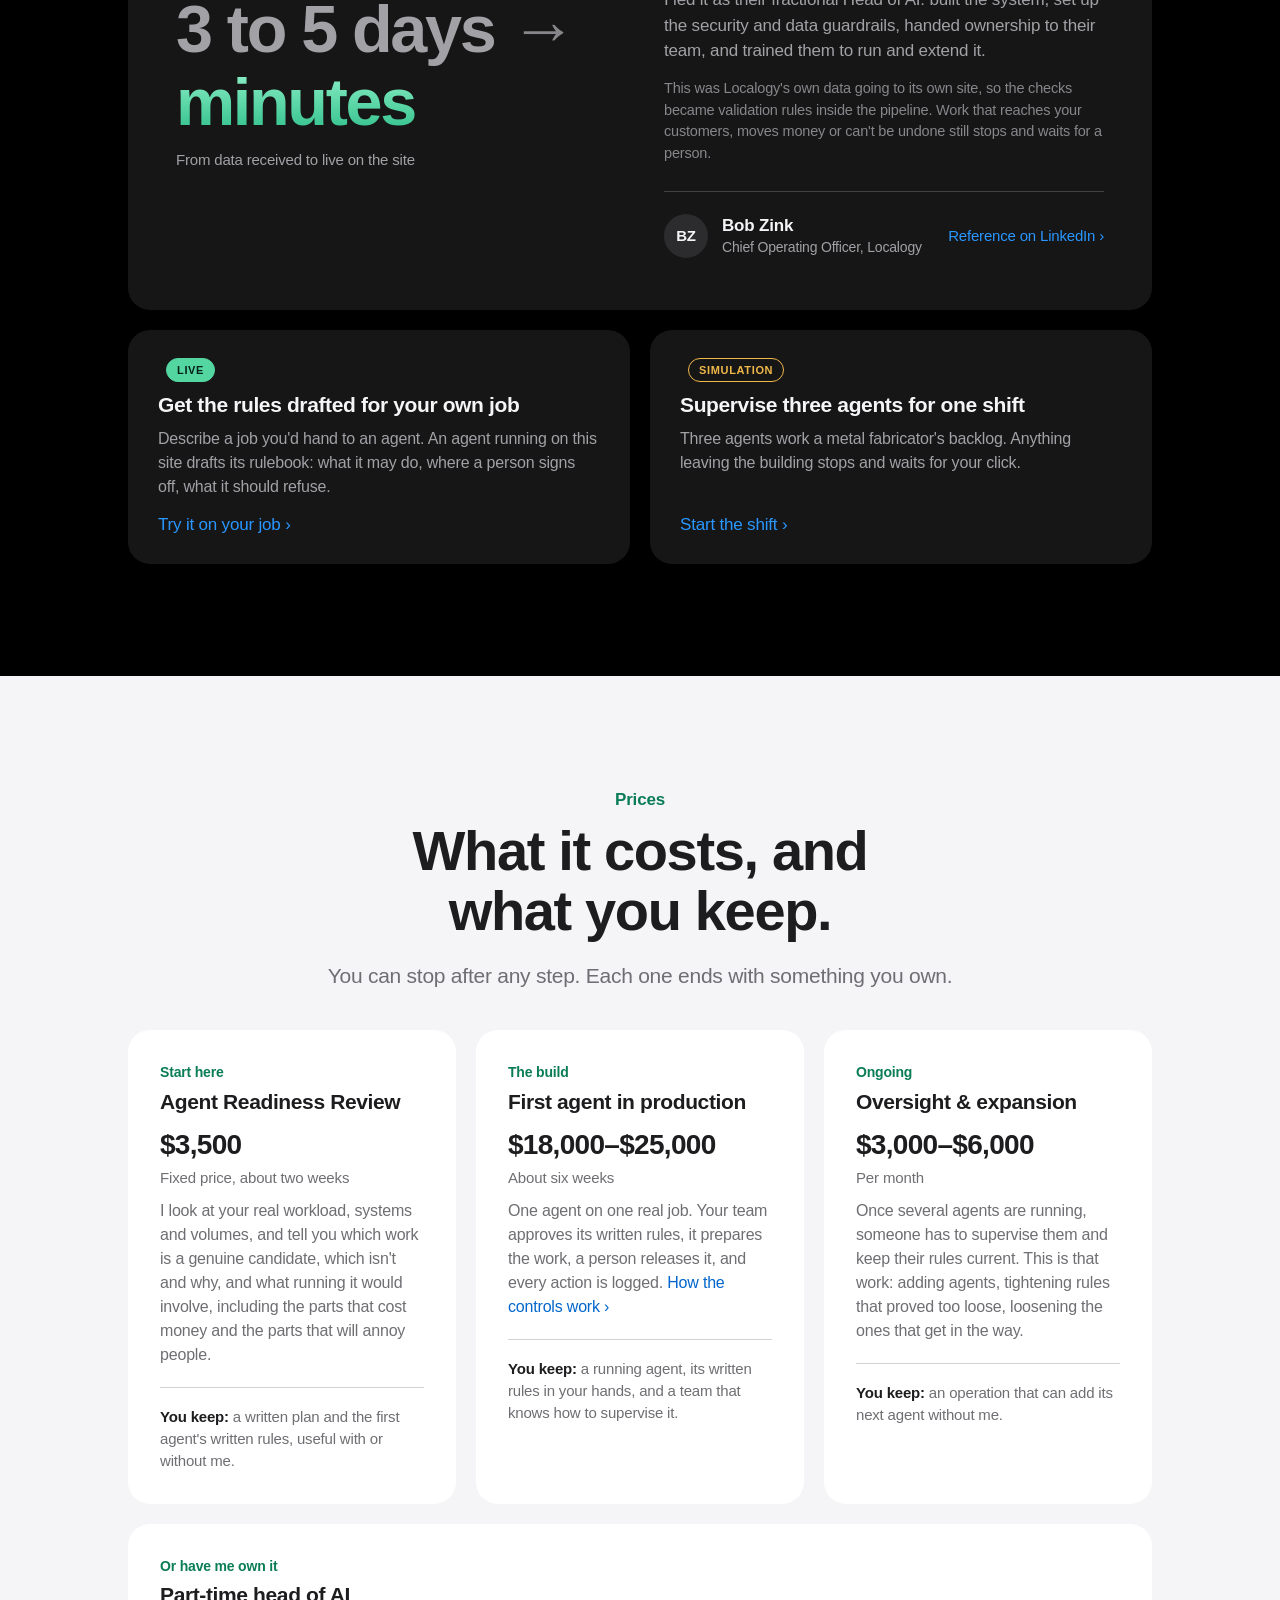
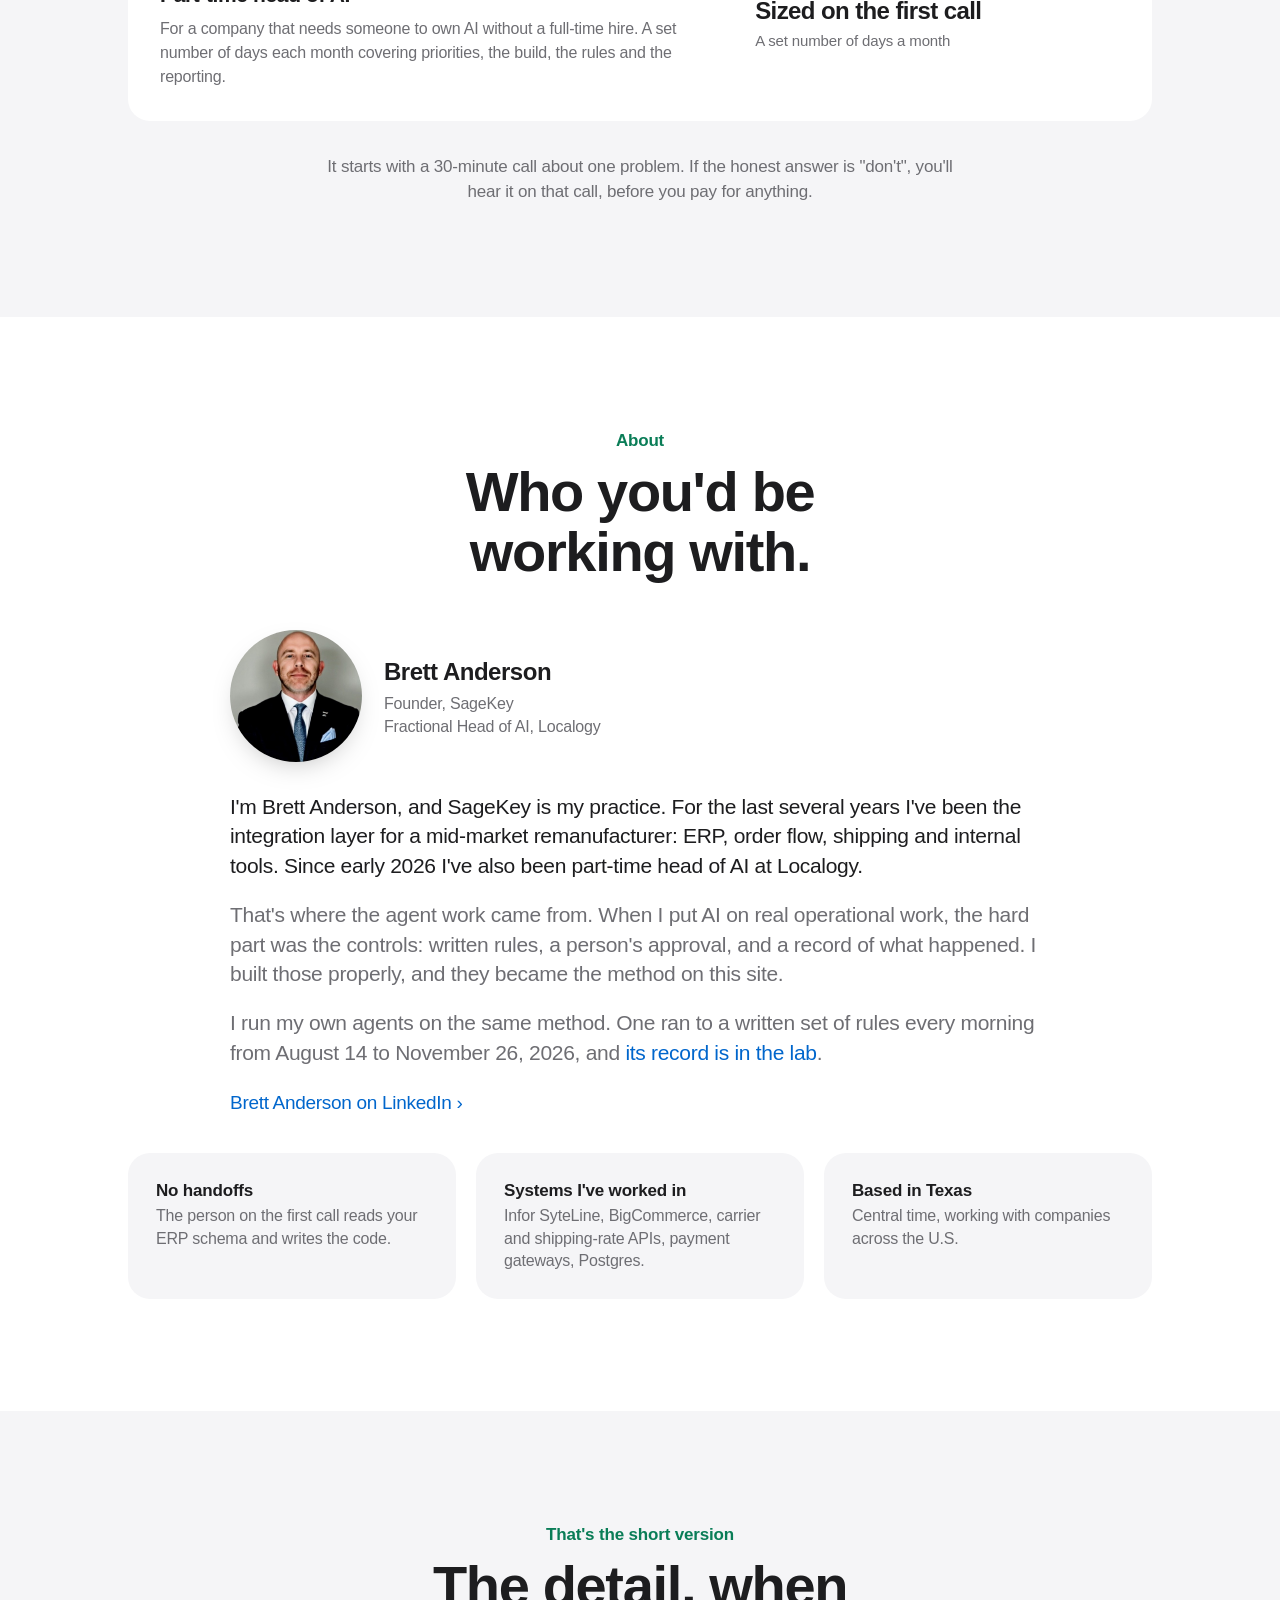
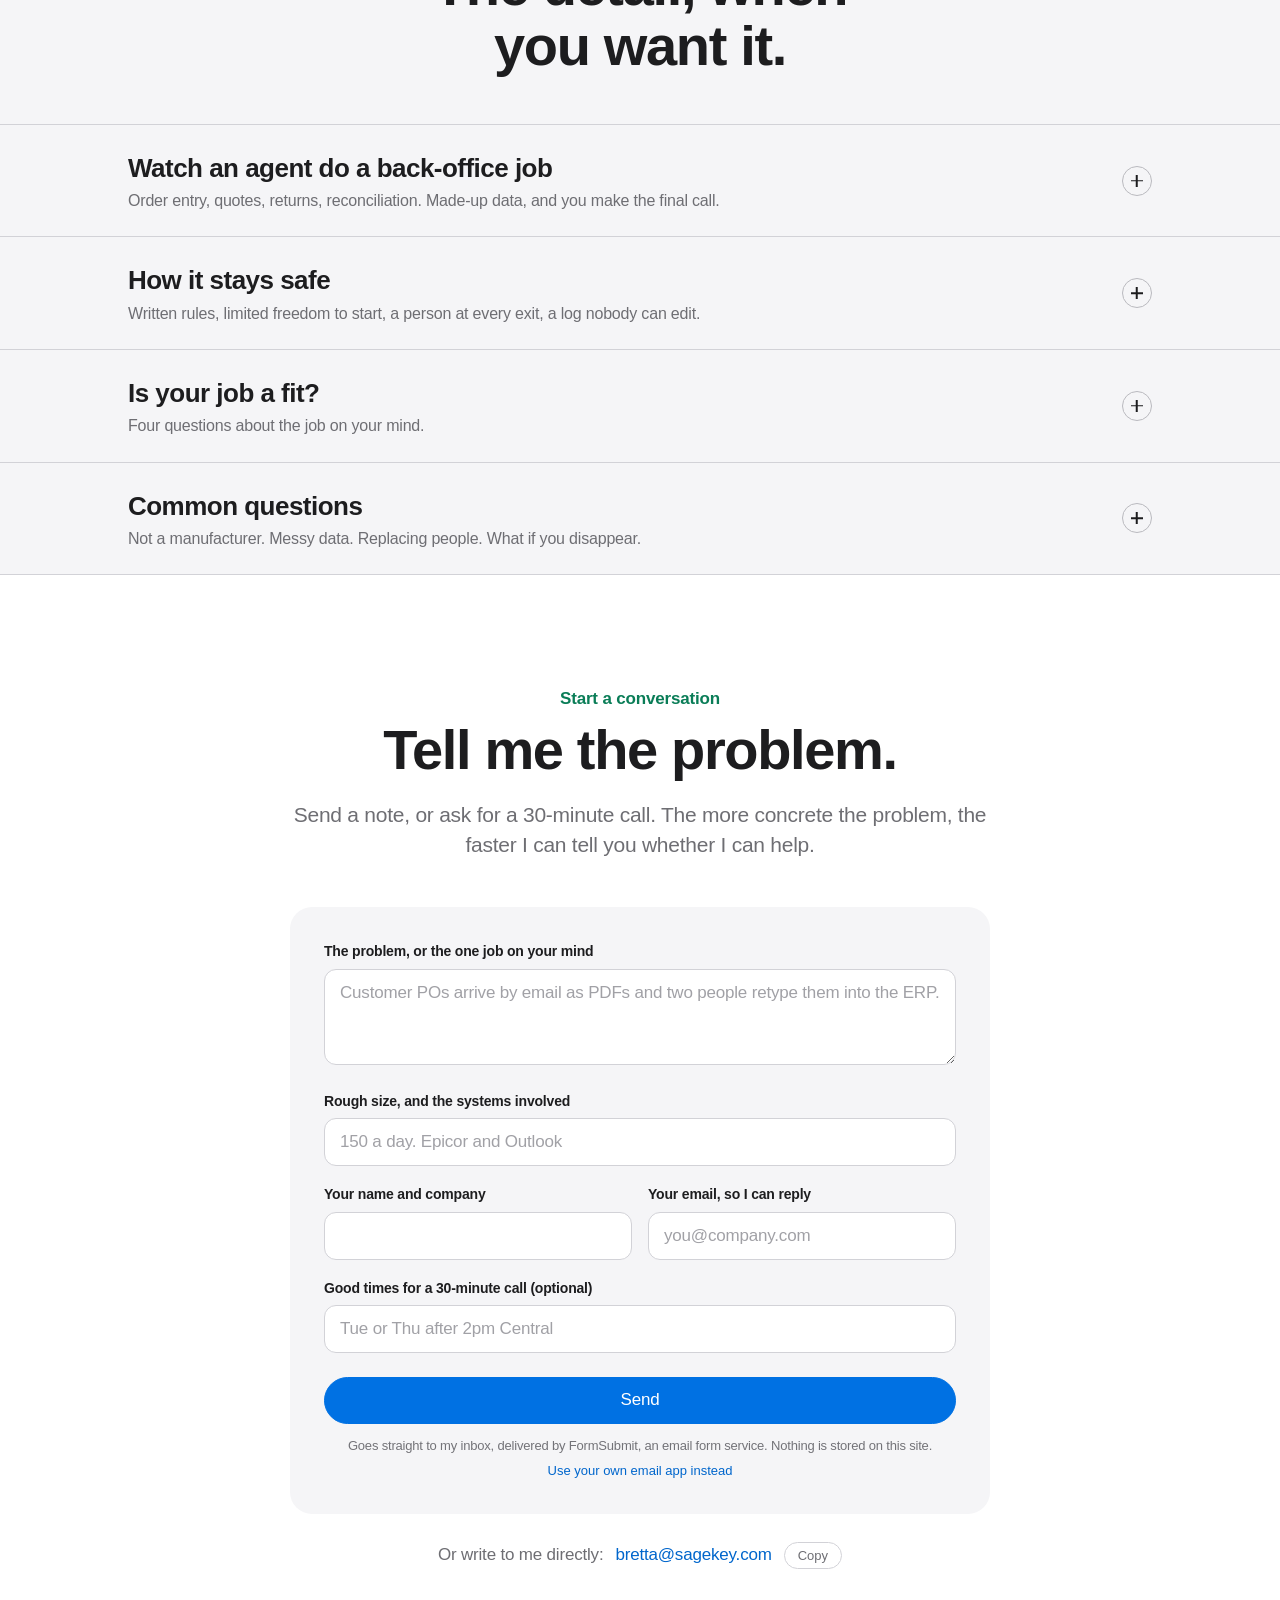
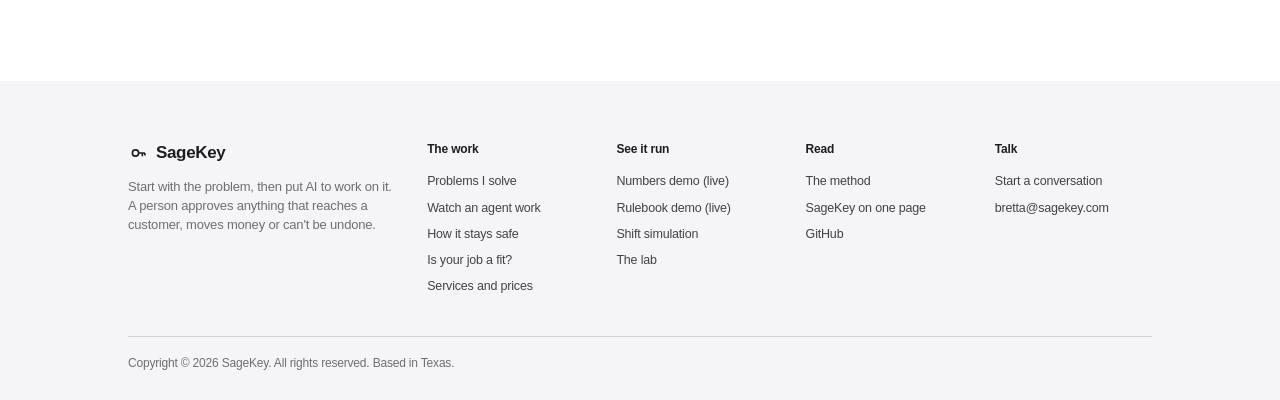
==== commit 4e3ba08e: "Site-wide wording pass: plain headings, one safety line that matches the client result, repeated pro" ====
--- a/index.html
+++ b/index.html
@@ -10,7 +10,7 @@
 <meta property="og:url" content="https://sagekey.com/" />
 <meta property="og:site_name" content="SageKey" />
 <meta property="og:title" content="Start with the problem. Then put AI to work on it." />
-<meta property="og:description" content="A part-time head of AI and agent builder for mid-market companies. Nothing goes out without a person's OK. Live demo inside." />
+<meta property="og:description" content="A part-time head of AI and agent builder for mid-market companies. A person approves anything that reaches a customer, moves money or can't be undone. Live demo inside." />
 <meta property="og:image" content="https://sagekey.com/og.png" />
 <meta property="og:image:width" content="1200" />
 <meta property="og:image:height" content="630" />
@@ -40,11 +40,11 @@
       SageKey
     </a>
     <div class="links">
-      <a href="#problems"><span class="l">Problems I solve</span><span class="s">Problems</span></a>
-      <a href="#control"><span class="l">How it stays safe</span><span class="s">Safety</span></a>
-      <a href="/one-view/"><span class="l">Live demo</span><span class="s">Demo</span></a>
-      <a href="#services">Services</a>
-      <a href="/method/">Method</a>
+      <a href="#problems">Problems</a>
+      <a href="#oneview"><span class="l">Live demo</span><span class="s">Demo</span></a>
+      <a href="#services">Prices</a>
+      <a href="#about">About</a>
+      <a href="/method/"><span class="l">How it stays safe</span><span class="s">Safety</span></a>
     </div>
     <a class="btn primary sm" href="#contact">Start a conversation</a>
   </div>
@@ -65,7 +65,6 @@
 <main>
 <header class="hero">
   <div class="shell">
-    <span class="avail"><span class="dot"></span> Taking a small number of engagements</span>
     <h1>Start with the problem. <em>Then put AI to work on it.</em></h1>
     <p class="lede">
       Tell me what's slow, expensive or stuck in your business. I'll tell you plainly whether
@@ -75,7 +74,6 @@
     <p class="lede sub">For mid-market companies without an AI team. One project at a time, or as your part-time head of AI.</p>
     <div class="herocta">
       <a class="btn primary" href="#contact">Start a conversation</a>
-      <a class="text chev" href="#problems">Find your problem</a>
     </div>
     <a class="hproof" href="#localogy">For Localogy, publishing data went from 3 to 5 days to minutes<span class="chev"></span></a>
     <a class="live" id="live" href="/foreman/"><span class="dot"></span><span id="livetxt"></span></a>
@@ -112,8 +110,7 @@
           <div class="pb-sec"><span class="k h">What stays with your people</span>
             <p>The definitions, and the fix at the source when a number is wrong.</p></div>
           <div class="pb-foot">
-            <div class="pb-proof"><span class="pb-tag real">Live demo</span><p>The question just below this is live. Pick an answer and watch a working system show what it missed. <a class="chev" href="/one-view/">Open the demo</a> <span class="pb-for">Also for <a href="/one-view/?for=schools">schools</a>, <a href="/one-view/?for=clinics">clinics</a> and <a href="/one-view/?for=distributor">distribution</a>.</span></p>
-              <p class="pb-also"><b>Client result.</b> A pipeline of this kind took Localogy's data publishing from 3 to 5 days to minutes. <a class="chev" href="#localogy">See it</a></p></div>
+            <div class="pb-proof"><span class="pb-tag real">Live demo</span><p>The question just below this is live. Pick an answer and watch a working system show what it missed. <a class="chev" href="/one-view/">Open the demo</a> <span class="pb-for">Also for <a href="/one-view/?for=schools">schools</a>, <a href="/one-view/?for=clinics">clinics</a> and <a href="/one-view/?for=distributor">distribution</a>.</span></p></div>
             <div class="pb-start"><span class="k">Where it starts</span><p>A Readiness Review: which numbers, which systems, and how far apart they are today.</p>
               <button type="button" class="btn primary sm" data-talk="see">Talk about this one</button></div>
           </div>
@@ -134,15 +131,15 @@
           <div class="pb-sec"><span class="k h">What stays with your people</span>
             <p>The exceptions, and the final OK on anything that goes out.</p></div>
           <div class="pb-foot">
-            <div class="pb-proof"><span class="pb-tag demo">Working demo</span><p>Four of these jobs run on this page, on made-up data. <a class="chev" href="#work">Watch one</a></p></div>
-            <div class="pb-start"><span class="k">Where it starts</span><p>One job, usually the one with the most volume. A first agent takes about six weeks.</p>
+            <div class="pb-proof"><span class="pb-tag demo">Illustration</span><p>Four of these jobs run on this page, on made-up data. <a class="chev" href="#work">Watch one</a></p></div>
+            <div class="pb-start"><span class="k">Where it starts</span><p>One job, usually the one with the most volume.</p>
               <button type="button" class="btn primary sm" data-talk="retype">Talk about this one</button></div>
           </div>
         </article>
 
         <article class="pb-panel" role="tabpanel" id="pp-plan" aria-labelledby="pt-plan" data-k="plan">
           <div class="pb-quote">"The board wants an AI plan and I don't have one."</div>
-          <h3>Everyone is selling AI. Nobody is telling you where it belongs.</h3>
+          <h3>You need a short list of where AI is worth using in your business.</h3>
           <div class="pb-sec"><span class="k">What's usually going on</span>
             <p>Leadership is asking what the company is doing about AI. Every vendor has an answer, and it happens to be their product. What's missing is a short list of what's worth doing in your business, and what to leave alone.</p></div>
           <div class="pb-sec"><span class="k a">What I'd do</span>
@@ -156,14 +153,14 @@
             <p>The priorities. I recommend, you decide.</p></div>
           <div class="pb-foot">
             <div class="pb-proof"><span class="pb-tag demo">Try it now</span><p>The four-question check on this page gives the short version for a single job. <a class="chev" href="#fit">Take it</a></p></div>
-            <div class="pb-start"><span class="k">Where it starts</span><p>The Readiness Review: $3,500, about two weeks. The plan is yours whether or not I build anything.</p>
+            <div class="pb-start"><span class="k">Where it starts</span><p>The Readiness Review. The plan is yours whether or not I build anything. <a class="chev" href="#services">See prices</a></p>
               <button type="button" class="btn primary sm" data-talk="plan">Talk about this one</button></div>
           </div>
         </article>
 
         <article class="pb-panel" role="tabpanel" id="pp-tools" aria-labelledby="pt-tools" data-k="tools">
           <div class="pb-quote">"We bought AI tools and nothing changed."</div>
-          <h3>The tools were handed out. The work wasn't redesigned.</h3>
+          <h3>Everyone has a license, and the work is done the way it was before.</h3>
           <div class="pb-sec"><span class="k">What's usually going on</span>
             <p>Everyone got a license. A few people use it to tidy up emails. Nobody owns it, nothing is measured, and you're not sure what staff are pasting into it.</p></div>
           <div class="pb-sec"><span class="k a">What I'd do</span>
@@ -184,7 +181,7 @@
 
         <article class="pb-panel" role="tabpanel" id="pp-owner" aria-labelledby="pt-owner" data-k="owner">
           <div class="pb-quote">"I need someone to own AI, but not a full-time hire."</div>
-          <h3>You need the role filled, not the headcount.</h3>
+          <h3>You need someone to own AI a few days a month.</h3>
           <div class="pb-sec"><span class="k">What's usually going on</span>
             <p>AI now touches every department and sits in nobody's job description. A full-time head of AI is expensive and hard to find, and at your size the work may not fill a week.</p></div>
           <div class="pb-sec"><span class="k a">What I'd do</span>
@@ -197,8 +194,8 @@
           <div class="pb-sec"><span class="k h">What stays with your people</span>
             <p>The decisions. I own the work and answer to you.</p></div>
           <div class="pb-foot">
-            <div class="pb-proof"><span class="pb-tag real">Doing it now</span><p>I've been fractional Head of AI at Localogy since early 2026. <a class="chev" href="#about">About me</a></p></div>
-            <div class="pb-start"><span class="k">Where it starts</span><p>A 30-minute call. The arrangement is a set number of days a month, sized to what you need.</p>
+            <div class="pb-proof"><span class="pb-tag real">Doing it now</span><p>I've been Localogy's part-time head of AI since early 2026. <a class="chev" href="#about">About me</a></p></div>
+            <div class="pb-start"><span class="k">Where it starts</span><p>A set number of days a month, sized on a first call.</p>
               <button type="button" class="btn primary sm" data-talk="owner">Talk about this one</button></div>
           </div>
         </article>
@@ -216,16 +213,16 @@
 <section class="band tight" id="oneview">
   <div class="shell">
     <div class="head">
-      <div class="kicker">The first one, running for real</div>
+      <div class="kicker">Live demo</div>
       <h2 class="shead">Ask three people. Get three answers.</h2>
-      <p class="intro">Every company with more than one site, team or system has sat through this meeting. Pick the answer you'd trust, then watch a working system show what each one missed.</p>
+      <p class="intro">Every company with more than one site, team or system has sat through this meeting.</p>
     </div>
     <div class="ov" id="ov">
       <div class="ov-tabs" id="ov-tabs" role="group" aria-label="Kind of organization"></div>
       <div class="ov-q" id="ov-q">How many projects are on track?</div>
       <p class="ov-sub">Which one would you take into the meeting?</p>
       <div class="ov-reps" id="ov-reps"><a class="ov-open" href="/one-view/?for=projects">See the three answers<span class="chev"></span></a></div>
-      <div class="ov-foot"><span id="ov-note">A live demo. The organizations are made up; the system, its checks and its AI are real.</span><a class="chev" href="/one-view/">Open the whole demo</a></div>
+      <div class="ov-foot"><span id="ov-note">A live demo. The organizations are made up; the system, its checks and its AI are real.</span><a class="chev" id="ov-all" href="/one-view/">Open the whole demo</a></div>
     </div>
   </div>
 </section>
@@ -235,10 +232,7 @@
   <div class="shell">
     <div class="head">
       <div class="kicker">Proof</div>
-      <h2 class="shead">Don't take my word for it.</h2>
-      <p class="intro">
-A client result with a name you can check, then two things you can press yourself.
-      </p>
+      <h2 class="shead">One client result, and two things you can try.</h2>
     </div>
 
     <article class="card case" id="localogy">
@@ -293,7 +287,7 @@
 <section class="band gray" id="services">
   <div class="shell">
     <div class="head">
-      <div class="kicker">Services</div>
+      <div class="kicker">Prices</div>
       <h2 class="shead">What it costs, and what you keep.</h2>
       <p class="intro">
         You can stop after any step. Each one ends with something you own.
@@ -310,16 +304,16 @@
           candidate, which isn't and why, and what running it would involve, including the parts
           that cost money and the parts that will annoy people.
         </p>
-        <div class="keep"><b>You keep:</b> a written plan and the first agent's charter, useful with or without me. If the answer is "not yet," it says so.</div>
+        <div class="keep"><b>You keep:</b> a written plan and the first agent's written rules, useful with or without me.</div>
       </article>
       <article class="card">
         <div class="num">The build</div>
         <h3>First agent in production</h3>
         <div class="price">$18,000–$25,000<span>About six weeks</span></div>
         <p>
-          One agent on one real job, with the controls built in from the start: charter, gates,
-          log, and the oversight screen your team watches it through. It observes first, then drafts,
-          and moves up only on a track record.
+          One agent on one real job. Your team approves its written rules, it prepares the
+          work, a person releases it, and every action is logged.
+          <a class="chev" href="/method/">How the controls work</a>
         </p>
         <div class="keep"><b>You keep:</b> a running agent, its written rules in your hands, and a team that knows how to supervise it.</div>
       </article>
@@ -328,9 +322,9 @@
         <h3>Oversight &amp; expansion</h3>
         <div class="price">$3,000–$6,000<span>Per month</span></div>
         <p>
-          Past two or three agents, the bottleneck becomes the person supervising them. This is
-          the retained work: adding agents, tightening charters that proved too loose, loosening
-          the ones strangling good work.
+          Once several agents are running, someone has to supervise them and keep their rules
+          current. This is that work: adding agents, tightening rules that proved too loose,
+          loosening the ones that get in the way.
         </p>
         <div class="keep"><b>You keep:</b> an operation that can add its next agent without me.</div>
       </article>
@@ -340,14 +334,12 @@
         <div class="num">Or have me own it</div>
         <h3>Part-time head of AI</h3>
         <p>
-          For a company that needs the role filled without the full-time hire. A set number of
-          days each month: I set the priorities with your leadership, build the agents or manage
-          the vendors who do, write the rules for security and data, and report what it saved.
+          For a company that needs someone to own AI without a full-time hire. A set number of
+          days each month covering priorities, the build, the rules and the reporting.
         </p>
       </div>
       <div class="o-side">
         <div class="price">Sized on the first call<span>A set number of days a month</span></div>
-        <div class="keep"><b>Where I do this now:</b> fractional Head of AI at Localogy since early 2026.</div>
       </div>
     </article>
     <p class="note">
@@ -361,8 +353,8 @@
 <section class="band" id="about">
   <div class="shell">
     <div class="head">
-      <div class="kicker">Who you'd be working with</div>
-      <h2 class="shead">One person, on purpose.</h2>
+      <div class="kicker">About</div>
+      <h2 class="shead">Who you'd be working with.</h2>
     </div>
     <div class="about">
       <div class="a-who">
@@ -371,26 +363,22 @@
       </div>
       <p>
         I'm Brett Anderson, and SageKey is my practice. For the last several years I've been
-        the integration layer for a mid-market remanufacturer: ERP, order flow, shipping, and
-        the internal tools nobody demos but everybody depends on. Since early 2026 I've also
-        been fractional Head of AI at Localogy.
+        the integration layer for a mid-market remanufacturer: ERP, order flow, shipping and
+        internal tools. Since early 2026 I've also been part-time head of AI at Localogy.
       </p>
       <p>
-        That's where the agent work came from. I started putting AI on real operational
-        work and found the AI was never the hard part. The charter, the gate
-        and the log were. So I built those properly, and they became the method on this site.
+        That's where the agent work came from. When I put AI on real operational work, the
+        hard part was the controls: written rules, a person's approval, and a record of what
+        happened. I built those properly, and they became the method on this site.
       </p>
       <p>
-        I run my own agents on the same method. One has worked a written charter every morning
-        since August 2026 without a missed day, and <a href="/lab/#record">its record is in the lab</a>.
+        I run my own agents on the same method. One ran to a written set of rules every morning
+        from August 14 to November 26, 2026, and <a href="/lab/#record">its record is in the lab</a>.
       </p>
       <p class="a-links"><a class="chev" href="https://www.linkedin.com/in/aibrett/" rel="noopener">Brett Anderson on LinkedIn</a></p>
     </div>
     <ul class="facts tiles">
       <li><b>No handoffs</b>The person on the first call reads your ERP schema and writes the code.</li>
-      <li><b>Rules you own</b>Every agent's rules are written in plain language and belong to you.</li>
-      <li><b>Scope before build</b>Nothing gets built until the plan is written and agreed.</li>
-      <li><b>An honest "no"</b>If an agent is the wrong tool, I'll tell you before you pay for one.</li>
       <li><b>Systems I've worked in</b>Infor SyteLine, BigCommerce, carrier and shipping-rate APIs, payment gateways, Postgres.</li>
       <li><b>Based in Texas</b>Central time, working with companies across the U.S.</li>
     </ul>
@@ -414,7 +402,7 @@
     <div class="head deskhead">
       <div class="kicker">The retyping problem</div>
       <h2 class="shead">Pick a job. Watch it done.</h2>
-      <p class="intro">Four jobs most back offices know. Pick one, watch an agent prepare it, then make the call yourself.</p>
+      <p class="intro">Four jobs most back offices know, on made-up data.</p>
     </div>
     <div class="desk" id="desk">
       <div class="d-top">
@@ -441,7 +429,7 @@
         </div>
       </div>
       <div class="d-foot">
-        <span>An illustration with made-up data. Pick a job and the rest of this page follows it.</span>
+        <span>An illustration with made-up data.</span>
         <button id="d-replay" type="button">Replay</button>
       </div>
       <noscript><p class="d-noscript">This demo needs JavaScript. The four jobs are described just below.</p></noscript>
@@ -473,10 +461,6 @@
         <div><span class="k h">You decide</span><p>Which side is right, and what gets corrected.</p></div>
       </div>
     </div>
-    <p class="note">
-      Not on the list? The pattern is what matters: real volume, clear rules, and people who
-      would rather be doing something else.
-    </p>
   </div>
 </section>
     </details>
@@ -487,10 +471,9 @@
   <div class="shell">
     <div class="head">
       <div class="kicker">How it stays safe</div>
-      <h2 class="shead">Getting an agent to do the work is the easy part.</h2>
+      <h2 class="shead">How an agent is kept under control.</h2>
       <p class="intro">
-        Most AI pilots don't fail on the task. They stall on four questions nobody can answer.
-        Every agent I build answers all four before it starts.
+        Before an agent starts, four questions get written answers.
       </p>
     </div>
 
@@ -541,7 +524,7 @@
         <h3>It starts at the bottom.</h3>
         <p>
           Every agent begins by observing and moves up one level at a time, on its record.
-          Most never need to leave Draft. The top level is empty on purpose.
+          The top level is left empty.
         </p>
       </div>
       <div class="s-art">
@@ -565,8 +548,8 @@
         <h3>A person at every exit.</h3>
         <p>
           Anything that reaches a customer, moves money or can't be undone stops and waits.
-          Each item shows the finished work and the rule that stopped it, so approving is a
-          real decision and not a rubber stamp.
+          Each item shows the finished work and the rule that stopped it, so the reviewer can
+          see what they are approving.
         </p>
       </div>
       <div class="s-art">
@@ -589,7 +572,7 @@
             <span class="in-why">Can't be undone</span>
           </a>
         </div>
-        <span class="s-cap">Example. Press one to open it in the demo above</span>
+        <span class="s-cap">Example. Press one to open it in the demo</span>
       </div>
     </div>
 
@@ -600,7 +583,7 @@
         <h3>A log nobody can edit.</h3>
         <p>
           Every action, every refusal and every human decision is written once. Weeks later,
-          "why did that customer get this email?" is a lookup, not an investigation.
+          "why did that customer get this email?" takes a minute to answer.
         </p>
         <a class="chev" href="/foreman/#log">Read the live demo's real log</a>
       </div>
@@ -617,25 +600,21 @@
       </div>
     </div>
 
-    <p class="pull">
-      A capable agent with no rules isn't an employee.
-      <span>It's an unsupervised contractor with your credentials and no memory of what it did.</span>
-    </p>
     <a class="more chev" href="/method/">Read the full method</a>
   </div>
 </section>
     </details>
     <details class="mo" id="mo-fit" data-k="fit">
-      <summary><span class="shell mo-s"><span class="mo-t">Is your job a fit?</span><span class="mo-l">Four questions and a straight answer, including “don’t.”</span><i aria-hidden="true"></i></span></summary>
+      <summary><span class="shell mo-s"><span class="mo-t">Is your job a fit?</span><span class="mo-l">Four questions about the job on your mind.</span><i aria-hidden="true"></i></span></summary>
 <!-- ==================== FIT CHECK ==================== -->
 <section class="band gray" id="fit">
   <div class="shell">
     <div class="head">
       <div class="kicker">Is your job a fit?</div>
-      <h2 class="shead">Four questions. A straight answer.</h2>
+      <h2 class="shead">Is your job a fit for an agent?</h2>
       <p class="intro">
         Not every job should go to an agent. Answer for the one on your mind and see what
-        I'd tell you on the first call, including "don't."
+        I'd tell you on a first call.
       </p>
     </div>
     <div class="fit" id="fitbox">
@@ -681,7 +660,7 @@
   <div class="shell">
     <div class="head">
       <div class="kicker">Fair questions</div>
-      <h2 class="shead">What you're probably thinking.</h2>
+      <h2 class="shead">Common questions.</h2>
     </div>
     <div class="qa">
       <details class="q">
@@ -689,18 +668,15 @@
         <p>
           Most likely. People retyping between systems, numbers nobody trusts and AI tools
           nobody owns look much the same in any mid-market company. My deepest systems
-          experience is in manufacturing and distribution, and if your problem is outside what I
-          do well, you'll hear that on the first call.
+          experience is in manufacturing and distribution.
         </p>
       </details>
       <details class="q">
         <summary>We tried AI and it produced something embarrassing.</summary>
         <p>
-          Then the pilot was missing a gate, not a better model. My approach assumes the model
-          will be confidently wrong on a regular basis. That's the design premise, not an edge
-          case. The agent drafts, a person sends, and the log records which person. An agent at
-          Draft can't embarrass you in front of a customer, because it never reaches one
-          unaccompanied.
+          The model will sometimes be confidently wrong, so the agent only drafts. A person
+          sends, and the log records who. Nothing an agent drafts reaches a customer without
+          that person.
         </p>
       </details>
       <details class="q">
@@ -716,18 +692,17 @@
         <summary>Is this about replacing our people?</summary>
         <p>
           Not the way I scope it. The work that suits an agent is the work nobody wants:
-          retyping, copying between two screens, the reconciliation that eats a morning. The
-          Draft level keeps a person in the loop on purpose, and makes them the reviewer instead
-          of the typist.
+          retyping, copying between two screens, the reconciliation that eats a morning. A
+          person stays in the loop as the reviewer instead of the typist.
         </p>
       </details>
       <details class="q">
         <summary>You're one person. What if you disappear?</summary>
         <p>
           It's the reason everything is built to be handed over. The agent's rules are plain-language
-          documents you own. They're enforced by ordinary software your team can read, not by
-          prompts only I understand. The oversight screen is for your team, not
-          for me. If I vanish, you have a running system and the documents that explain it.
+          documents you own. They're enforced by ordinary code your team can read, and your team
+          runs the oversight screen. If I vanish, you have a running system and the documents
+          that explain it.
         </p>
       </details>
     </div>
@@ -744,7 +719,7 @@
       <div class="kicker">Start a conversation</div>
       <h2 class="shead">Tell me the problem.</h2>
       <p class="intro">
-        Send a note, or ask for a 30-minute call. I read everything myself. The more concrete
+        Send a note, or ask for a 30-minute call. The more concrete
         the problem, the faster I can tell you whether I can help.
       </p>
     </div>
@@ -783,14 +758,13 @@
       <div class="c-right c-done" id="c-done" hidden>
         <div class="c-tick" aria-hidden="true">✓</div>
         <h3>Sent.</h3>
-        <p>Thank you. I read every note myself and will reply to <b id="c-to"></b>.</p>
+        <p>Thank you. I'll reply to <b id="c-to"></b>.</p>
       </div>
       <div class="c-mail">
         <span>Or write to me directly:</span>
-        <a href="mailto:bretta@sagekey.com?subject=SageKey%20enquiry" id="mail">bretta@sagekey.com</a>
+        <a href="mailto:bretta@sagekey.com?subject=SageKey%20inquiry" id="mail">bretta@sagekey.com</a>
         <button id="copy" type="button">Copy</button>
       </div>
-      <p class="c-share">Need to show someone else first? Here is <a href="/brief/">SageKey on one page</a>, made to print or forward.</p>
     </div>
   </div>
 </section>
@@ -808,7 +782,7 @@
           </svg>
           SageKey
         </a>
-        <p>Start with the problem, then put AI to work on it. Nothing goes out without a person's OK.</p>
+        <p>Start with the problem, then put AI to work on it. A person approves anything that reaches a customer, moves money or can't be undone.</p>
       </div>
       <div>
         <h5>The work</h5>
@@ -820,9 +794,9 @@
       </div>
       <div>
         <h5>See it run</h5>
-        <a href="/foreman/">Live demo: get rules drafted for a job</a>
-        <a href="/agent-floor/">Simulation: supervise a shift</a>
-        <a href="/one-view/">Demo: one number across every site</a>
+        <a href="/one-view/">Numbers demo (live)</a>
+        <a href="/foreman/">Rulebook demo (live)</a>
+        <a href="/agent-floor/">Shift simulation</a>
         <a href="/lab/">The lab</a>
       </div>
       <div>
@@ -861,6 +835,7 @@
         return '<a class="ov-rep" href="/one-view/?for=' + o.id + "&pick=" + a.key + '" data-k="' + a.key + '" style="animation-delay:' + (0.08 + i * 0.16).toFixed(2) + 's"><span>' + esc(a.who) + " says</span><b>" +
           Math.round(a.value).toLocaleString("en-US") + "</b><small>" + esc(a.what) + "</small></a>"; }).join("");
       [].forEach.call(document.querySelectorAll("#ov-reps a"), function (a) { a.addEventListener("click", function () { track("home_oneview_pick", { sector: cur, answer: a.getAttribute("data-k") }); }); });
+      document.getElementById("ov-all").href = "/one-view/?for=" + o.id;
       document.getElementById("ov-note").textContent = "Live from a running demo: a made-up organization with " + o.units + " " + o.unit + ". The system, its checks and its AI are real.";
       if (clicked) track("home_oneview_sector", { sector: id });
     }
@@ -1173,7 +1148,7 @@
   function barPlace() {
     jbar.style.top = navH() + "px";
     var c = $("control").getBoundingClientRect();
-    var on = c.top < window.innerHeight * 0.55 && c.bottom > navH() + 140;
+    var on = false && c;   // retired: the bar no longer appears
     jbar.classList.toggle("show", on); jbar.setAttribute("aria-hidden", on ? "false" : "true");
     document.documentElement.style.scrollPaddingTop = (navH() + (on ? 62 : 20)) + "px";
   }
@@ -1302,7 +1277,7 @@
         ? '<div class="f-sub">Where it would work</div><div class="f-start">' + (r.start === "Observe" ? "Observe, until the rules are written" : "Draft, after a short spell observing") + "</div>" +
           '<div class="f-sub">A person would approve</div><ul>' + r.gates.map(function (g) { return "<li>" + g + "</li>"; }).join("") + "</ul>"
         : "") +
-      '<button type="button" class="btn primary" id="f-send">' + (r.v[0] === "no" ? "Tell me I'm wrong" : "Send me these answers") + "</button>" +
+      '<button type="button" class="btn primary" id="f-send">' + (r.v[0] === "no" ? "Disagree? Add this to my note" : "Add these answers to my note") + "</button>" +
       '<div class="f-note">Fills in the note at the bottom of the page. Nothing is sent until you send it.</div>';
     $("f-send").onclick = function () {
       var q = $("b-q");
@@ -1350,7 +1325,6 @@
     if (!h.ok) return;
     var ceil = "$" + Number(h.ceiling_usd).toFixed(2);
     $("livetxt").textContent = "The live demo is online right now";
-    $("live").classList.add("on");
     $("s-status").textContent = "Online";
     $("s-ceil").textContent = ceil;
     $("fstats").hidden = false;
@@ -1387,7 +1361,7 @@
     var v = function (id) { return $(id).value.trim(); };
     return {
       name: v("b-n"), email: v("b-e"),
-      subject: "SageKey enquiry" + (v("b-n") ? " — " + v("b-n") : ""),
+      subject: "SageKey inquiry" + (v("b-n") ? " — " + v("b-n") : ""),
       body: (PROB ? ["Picked on the site:", PROBS[PROB].q, ""] : []).concat([
         "The problem or job:", v("b-q") || "-", "",
         "Rough size and systems:", v("b-v") || "-", "",
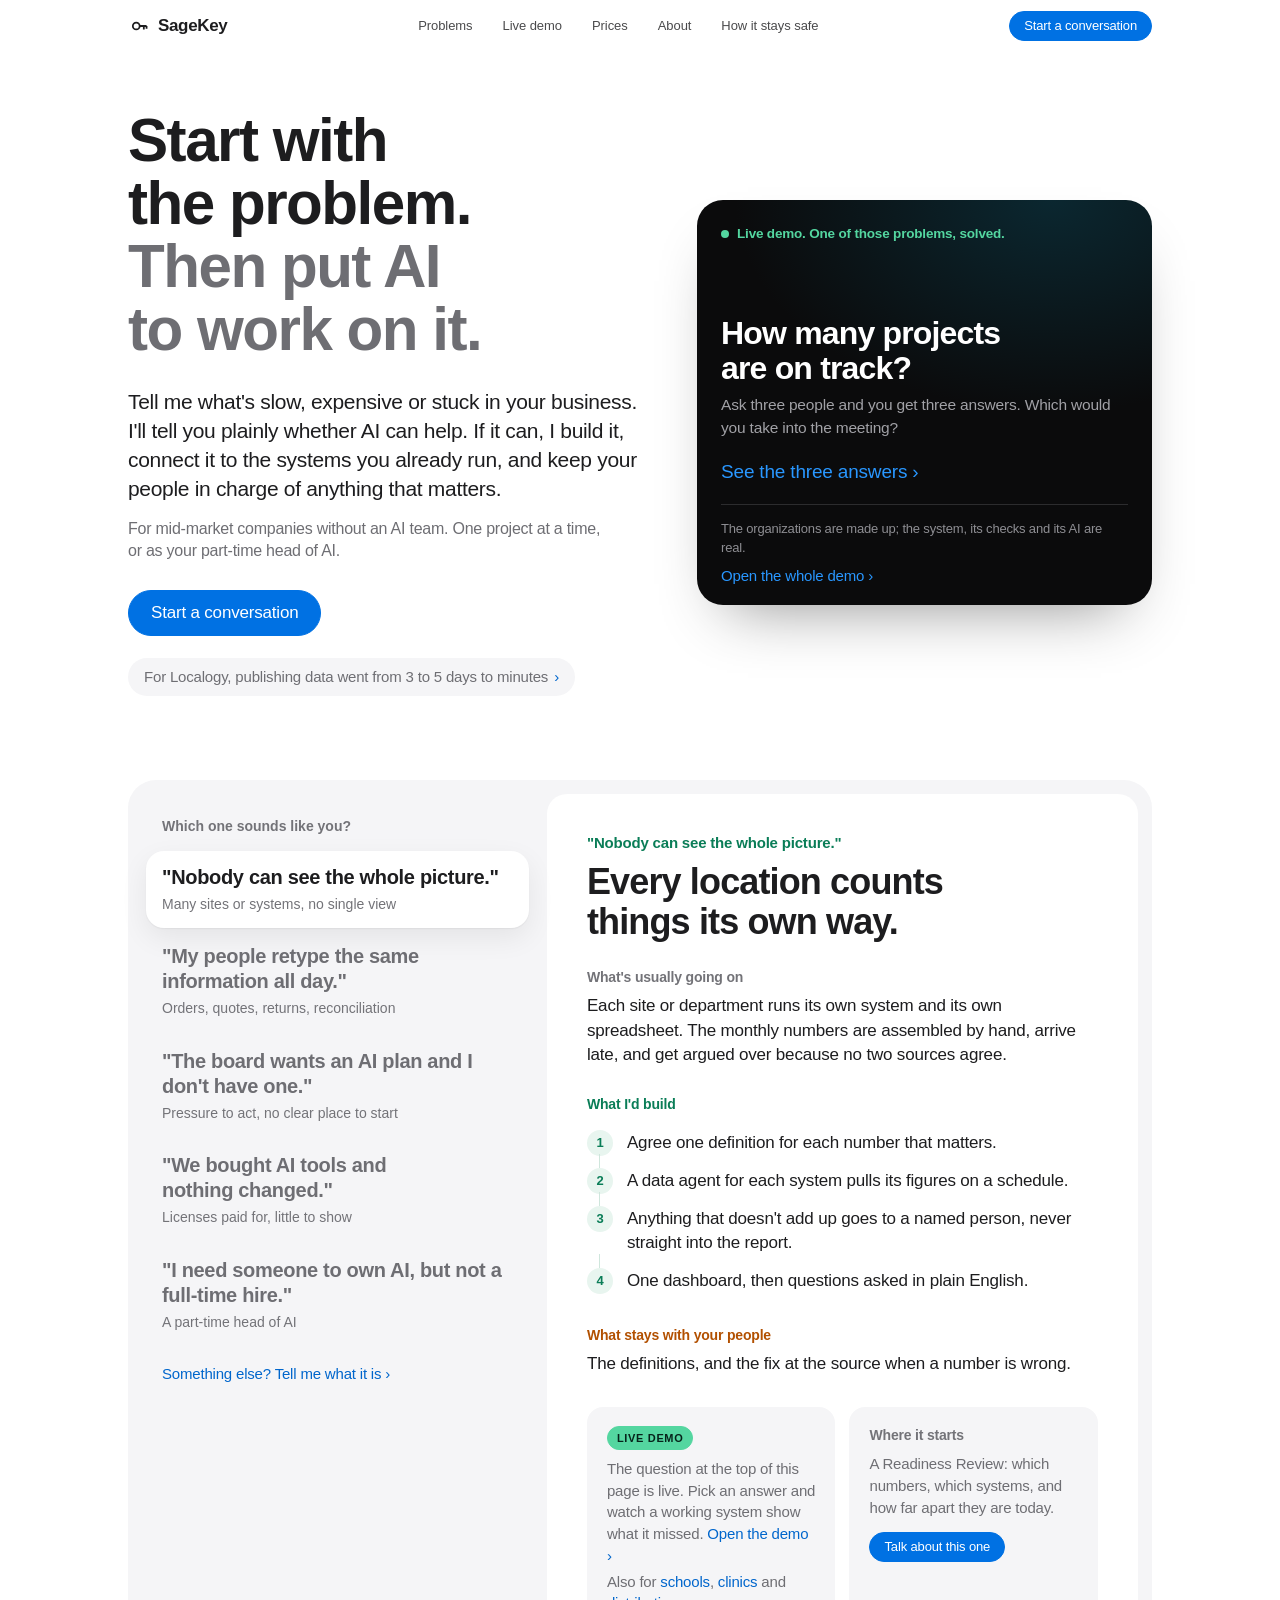
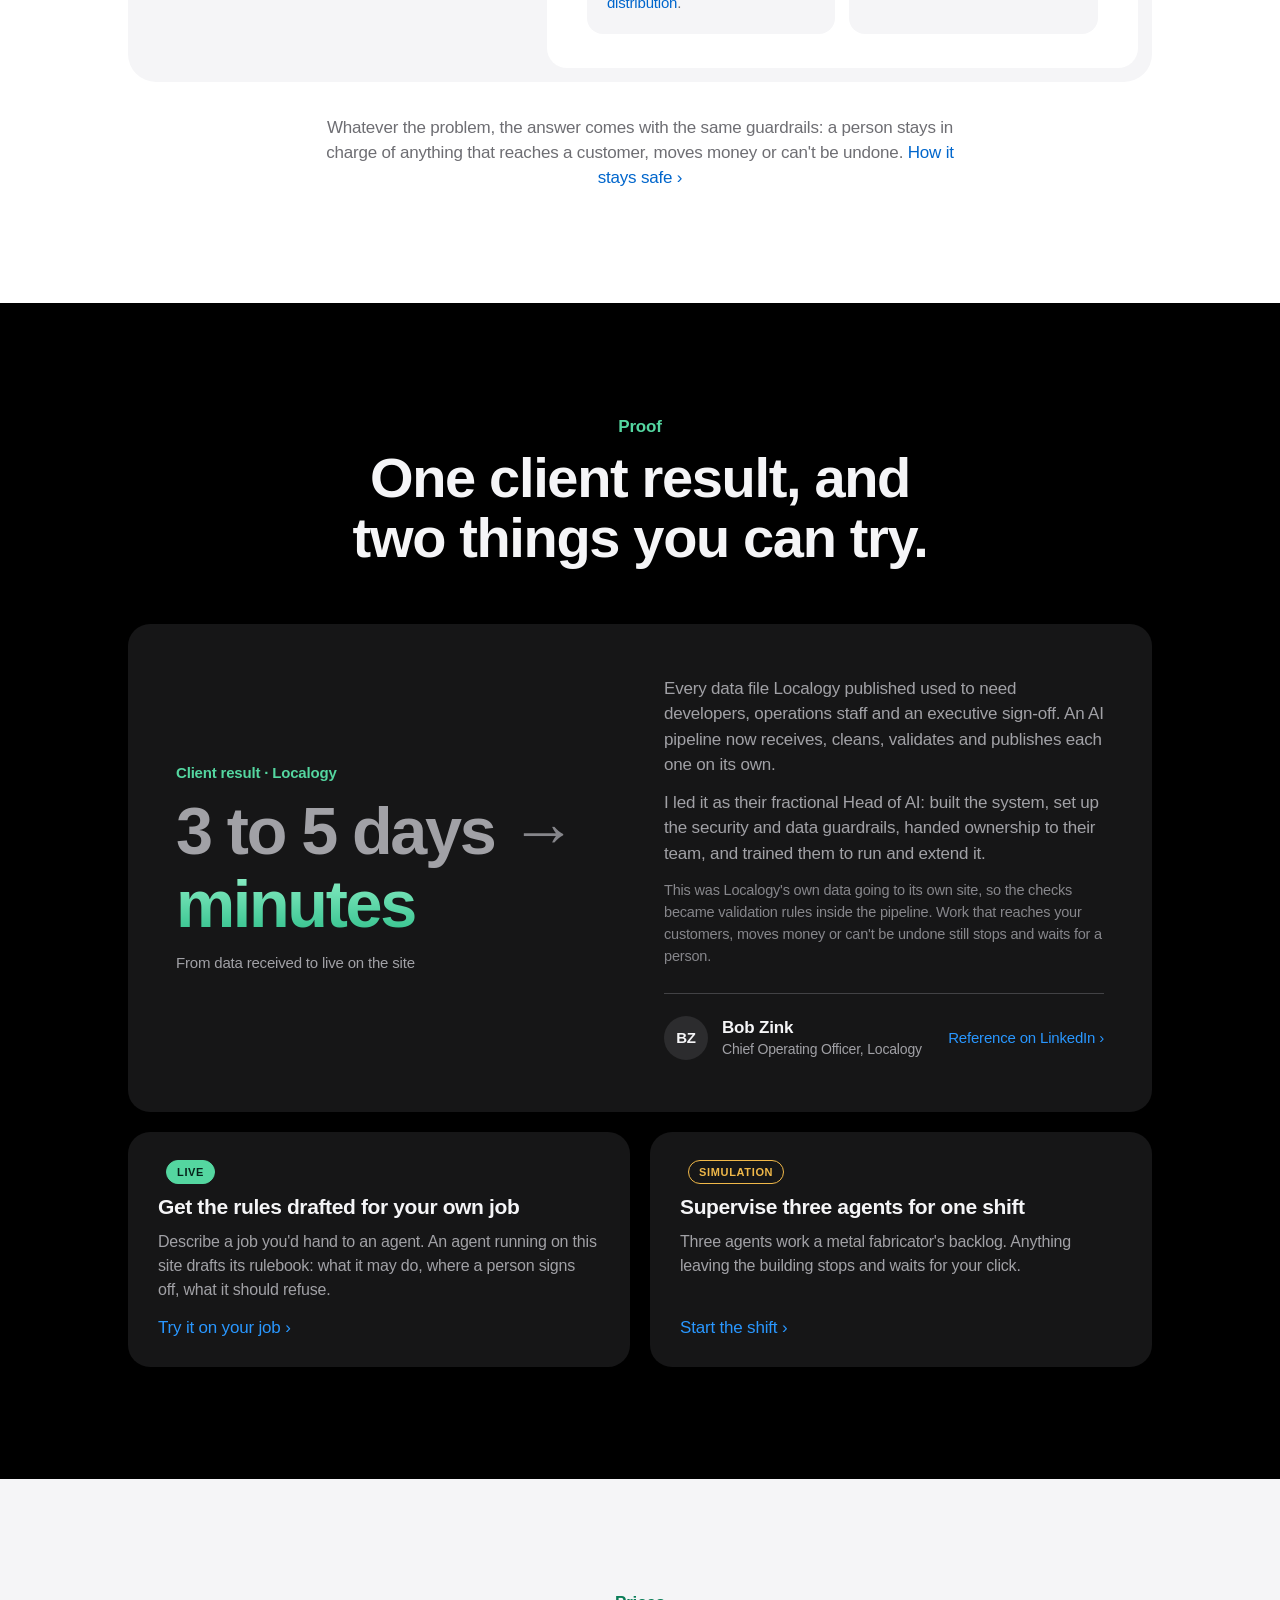
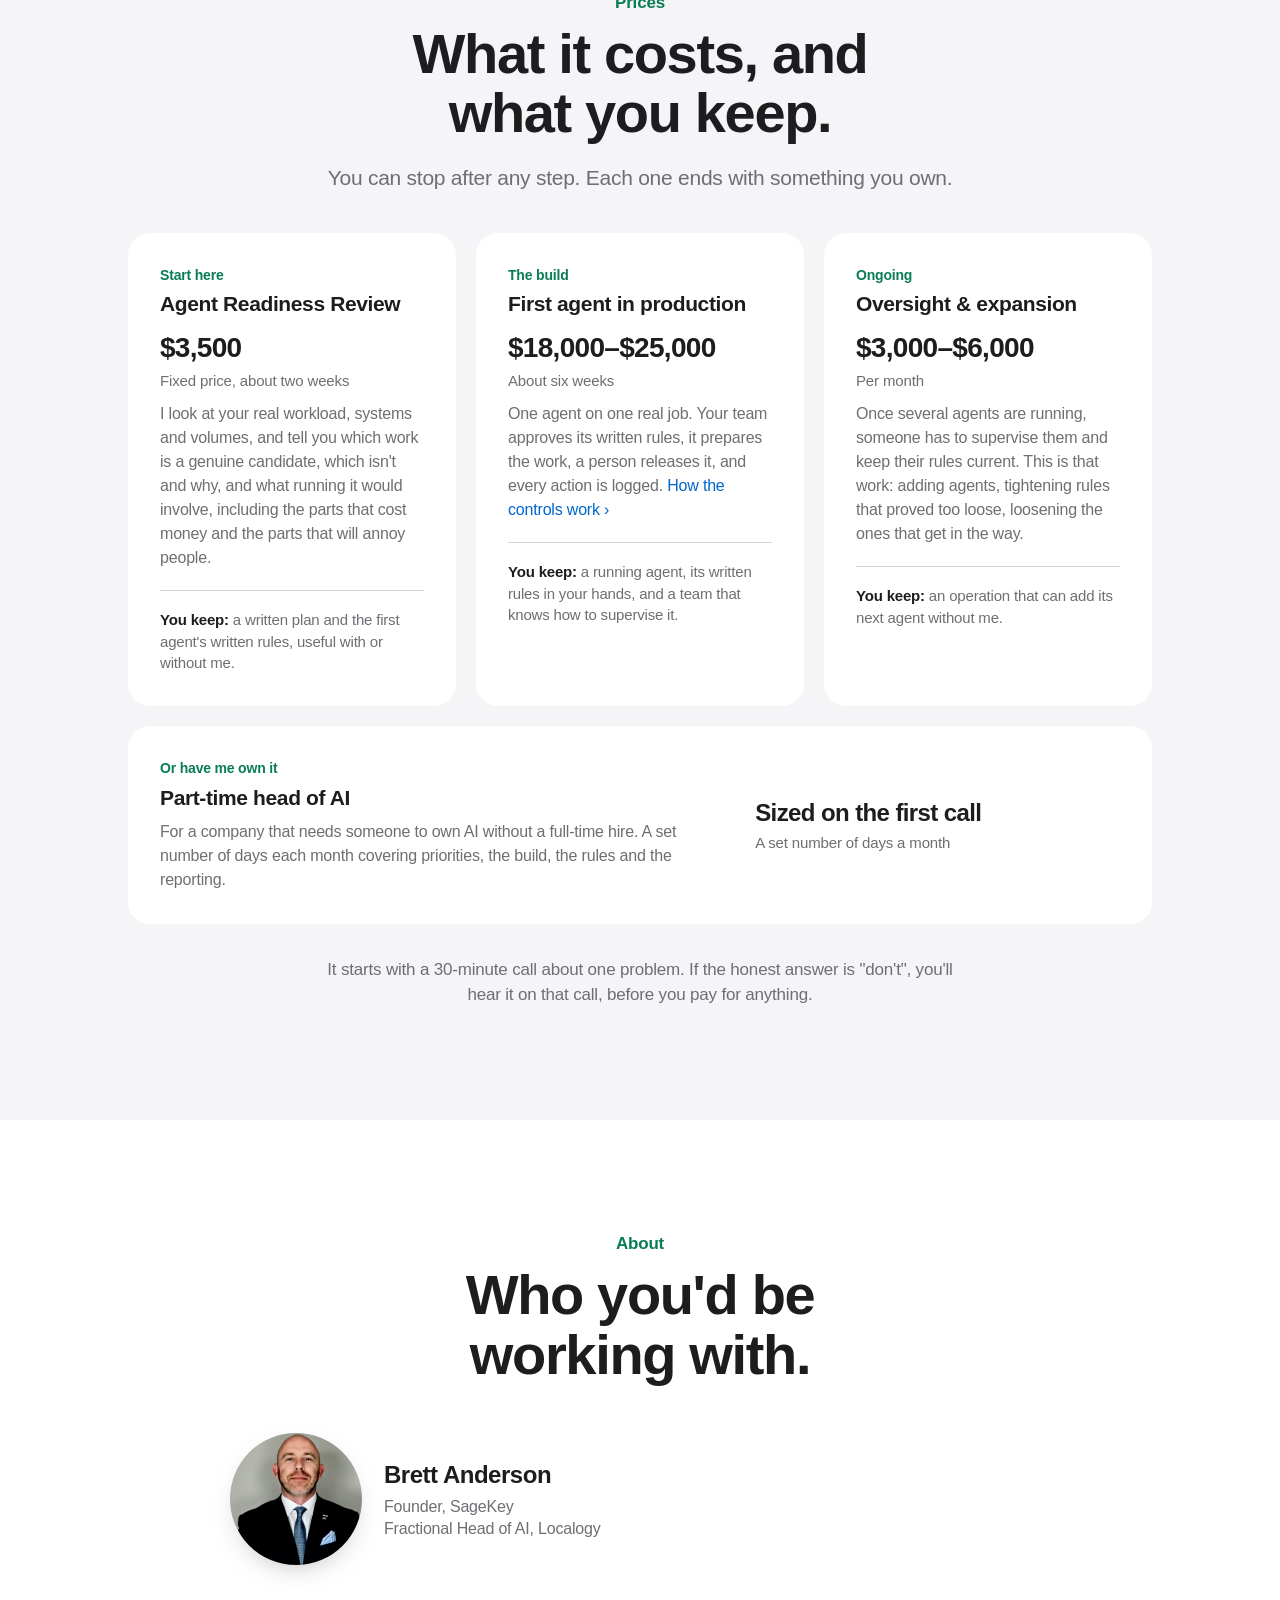
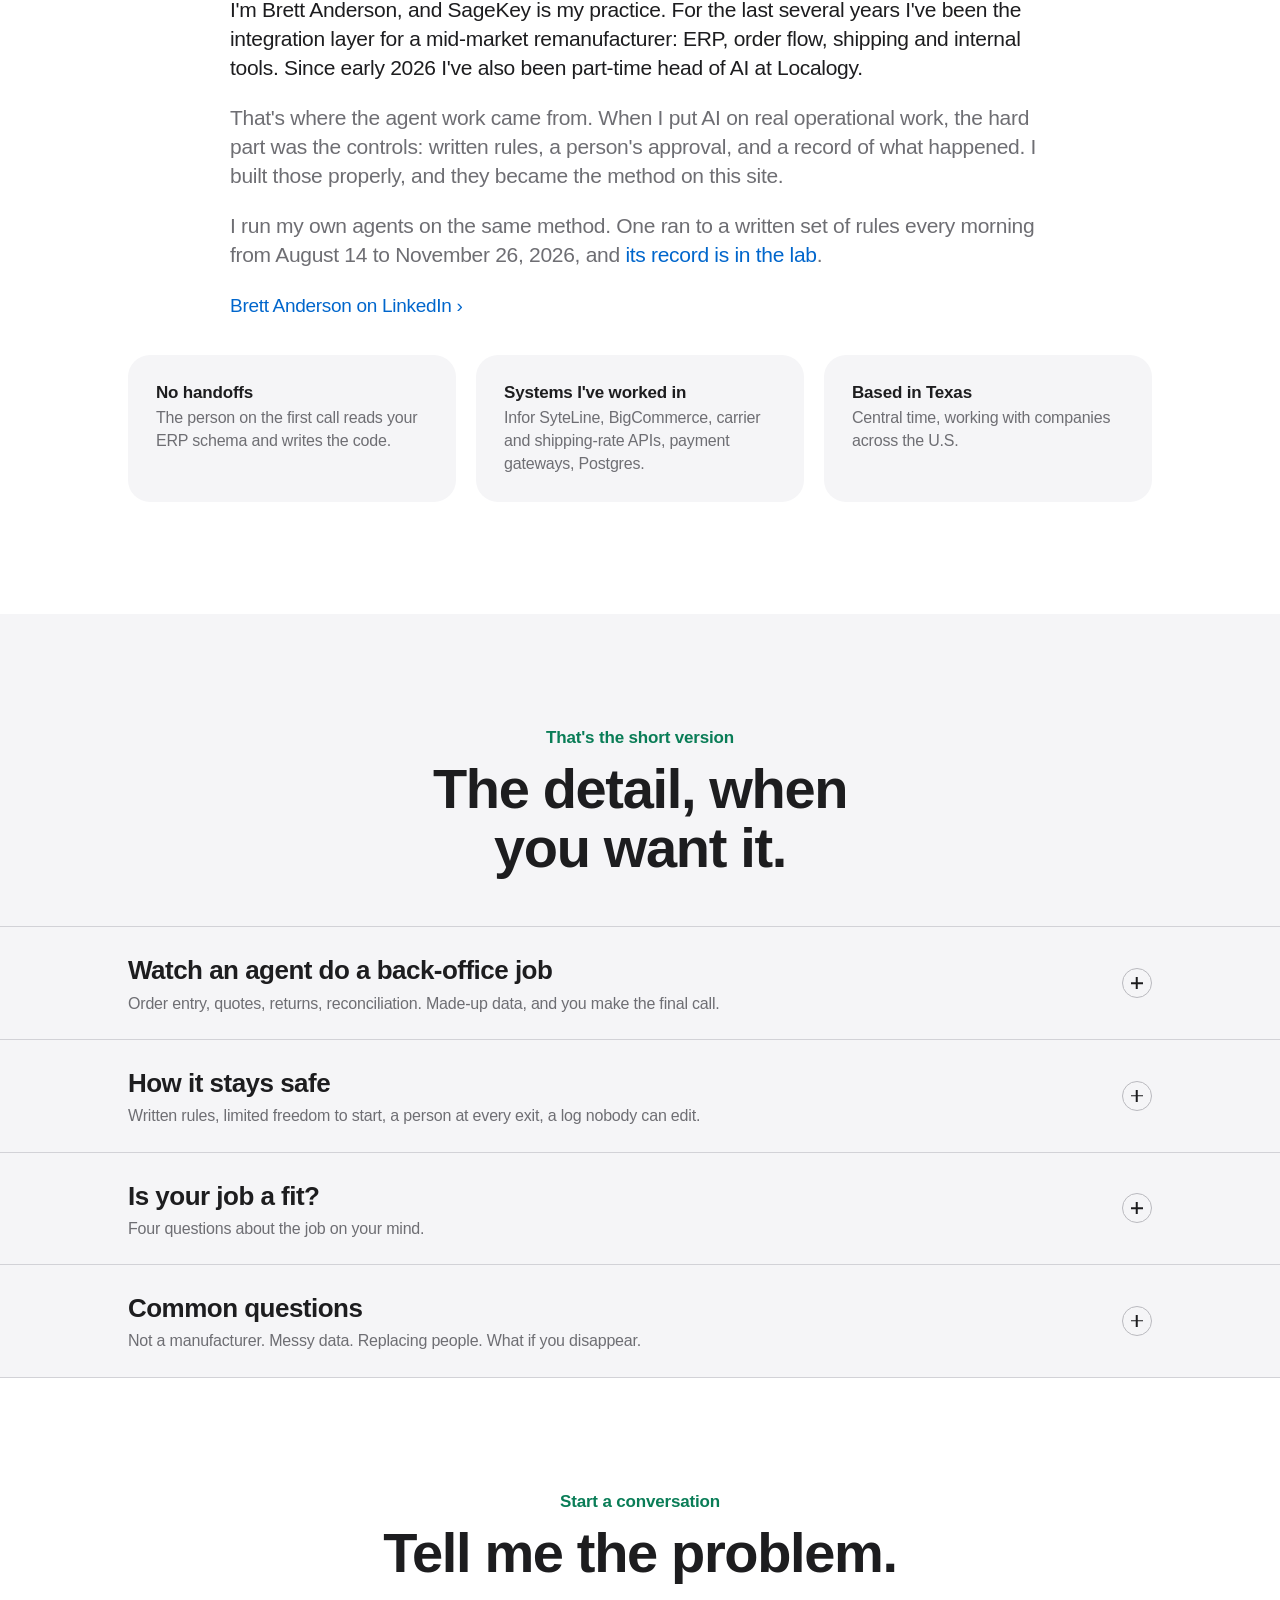
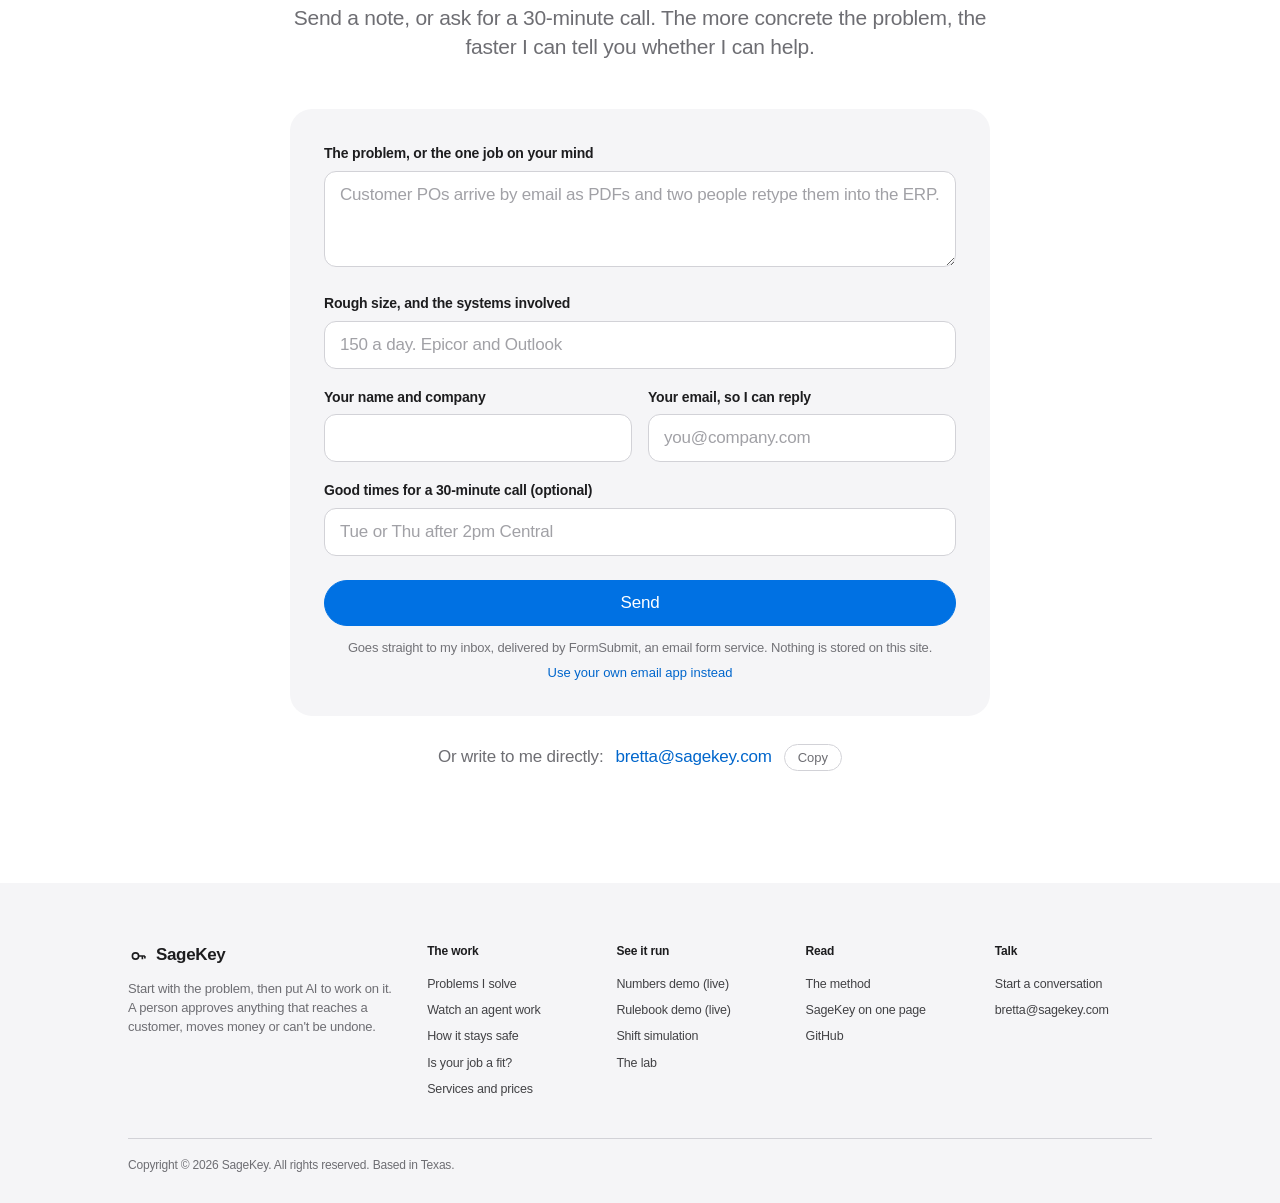
==== commit 56fafaec: "Home page: the live question sits beside the headline; its separate section is gone" ====
--- a/index.html
+++ b/index.html
@@ -41,7 +41,7 @@
     </a>
     <div class="links">
       <a href="#problems">Problems</a>
-      <a href="#oneview"><span class="l">Live demo</span><span class="s">Demo</span></a>
+      <a href="/one-view/"><span class="l">Live demo</span><span class="s">Demo</span></a>
       <a href="#services">Prices</a>
       <a href="#about">About</a>
       <a href="/method/"><span class="l">How it stays safe</span><span class="s">Safety</span></a>
@@ -63,8 +63,9 @@
 </div>
 
 <main>
-<header class="hero">
-  <div class="shell">
+<header class="hero split">
+  <div class="shell hero-grid">
+    <div class="hero-txt">
     <h1>Start with the problem. <em>Then put AI to work on it.</em></h1>
     <p class="lede">
       Tell me what's slow, expensive or stuck in your business. I'll tell you plainly whether
@@ -77,6 +78,16 @@
     </div>
     <a class="hproof" href="#localogy">For Localogy, publishing data went from 3 to 5 days to minutes<span class="chev"></span></a>
     <a class="live" id="live" href="/foreman/"><span class="dot"></span><span id="livetxt"></span></a>
+    </div>
+    <div class="ov side" id="ov">
+      <span id="oneview"></span>
+      <div class="ov-k"><span class="dot"></span>Live demo. One of those problems, solved.</div>
+      <div class="ov-tabs" id="ov-tabs" role="group" aria-label="Kind of organization"></div>
+      <div class="ov-q" id="ov-q">How many projects are on track?</div>
+      <p class="ov-sub">Ask three people and you get three answers. Which would you take into the meeting?</p>
+      <div class="ov-reps" id="ov-reps"><a class="ov-open" href="/one-view/?for=projects">See the three answers<span class="chev"></span></a></div>
+      <div class="ov-foot"><span id="ov-note">The organizations are made up; the system, its checks and its AI are real.</span><a class="chev" id="ov-all" href="/one-view/">Open the whole demo</a></div>
+    </div>
   </div>
 </header>
 
@@ -110,7 +121,7 @@
           <div class="pb-sec"><span class="k h">What stays with your people</span>
             <p>The definitions, and the fix at the source when a number is wrong.</p></div>
           <div class="pb-foot">
-            <div class="pb-proof"><span class="pb-tag real">Live demo</span><p>The question just below this is live. Pick an answer and watch a working system show what it missed. <a class="chev" href="/one-view/">Open the demo</a> <span class="pb-for">Also for <a href="/one-view/?for=schools">schools</a>, <a href="/one-view/?for=clinics">clinics</a> and <a href="/one-view/?for=distributor">distribution</a>.</span></p></div>
+            <div class="pb-proof"><span class="pb-tag real">Live demo</span><p>The question at the top of this page is live. Pick an answer and watch a working system show what it missed. <a class="chev" href="/one-view/">Open the demo</a> <span class="pb-for">Also for <a href="/one-view/?for=schools">schools</a>, <a href="/one-view/?for=clinics">clinics</a> and <a href="/one-view/?for=distributor">distribution</a>.</span></p></div>
             <div class="pb-start"><span class="k">Where it starts</span><p>A Readiness Review: which numbers, which systems, and how far apart they are today.</p>
               <button type="button" class="btn primary sm" data-talk="see">Talk about this one</button></div>
           </div>
@@ -206,24 +217,6 @@
       of anything that reaches a customer, moves money or can't be undone.
       <a class="chev" href="#control">How it stays safe</a>
     </p>
-  </div>
-</section>
-
-<!-- ==================== ONE VIEW: the first problem, running for real ==================== -->
-<section class="band tight" id="oneview">
-  <div class="shell">
-    <div class="head">
-      <div class="kicker">Live demo</div>
-      <h2 class="shead">Ask three people. Get three answers.</h2>
-      <p class="intro">Every company with more than one site, team or system has sat through this meeting.</p>
-    </div>
-    <div class="ov" id="ov">
-      <div class="ov-tabs" id="ov-tabs" role="group" aria-label="Kind of organization"></div>
-      <div class="ov-q" id="ov-q">How many projects are on track?</div>
-      <p class="ov-sub">Which one would you take into the meeting?</p>
-      <div class="ov-reps" id="ov-reps"><a class="ov-open" href="/one-view/?for=projects">See the three answers<span class="chev"></span></a></div>
-      <div class="ov-foot"><span id="ov-note">A live demo. The organizations are made up; the system, its checks and its AI are real.</span><a class="chev" id="ov-all" href="/one-view/">Open the whole demo</a></div>
-    </div>
   </div>
 </section>
 
@@ -836,7 +829,7 @@
           Math.round(a.value).toLocaleString("en-US") + "</b><small>" + esc(a.what) + "</small></a>"; }).join("");
       [].forEach.call(document.querySelectorAll("#ov-reps a"), function (a) { a.addEventListener("click", function () { track("home_oneview_pick", { sector: cur, answer: a.getAttribute("data-k") }); }); });
       document.getElementById("ov-all").href = "/one-view/?for=" + o.id;
-      document.getElementById("ov-note").textContent = "Live from a running demo: a made-up organization with " + o.units + " " + o.unit + ". The system, its checks and its AI are real.";
+      document.getElementById("ov-note").textContent = "A made-up organization with " + o.units + " " + o.unit + ". The system, its checks and its AI are real.";
       if (clicked) track("home_oneview_sector", { sector: id });
     }
     fetch(API).then(function (r) { if (!r.ok) throw 0; return r.json(); }).then(function (d) {
--- a/site.css
+++ b/site.css
@@ -839,6 +839,35 @@
 .try i.chev { font-style:normal; color:var(--link); margin-top:auto; padding-top:4px; }
 @media (max-width:734px) { .try2 { grid-template-columns:1fr; } .try { padding:22px 20px; } .mo > .band, .mo > .band.tight { padding:36px 0 52px; } .mo > summary { padding:20px 0; } }
 
+/* ---------- hero: the headline with the live question beside it ---------- */
+.ov-k { display:flex; align-items:center; gap:8px; font-size:13.5px; font-weight:600; color:#54d6a0; margin-bottom:16px; }
+.ov-k .dot { background:#54d6a0; box-shadow:0 0 0 0 rgba(84,214,160,.6); animation:ovpulse 2.2s ease-out infinite; }
+@keyframes ovpulse { 70% { box-shadow:0 0 0 9px rgba(84,214,160,0); } 100% { box-shadow:0 0 0 0 rgba(84,214,160,0); } }
+.ov.side { margin-top:44px; }
+.ov.side .ov-k { justify-content:center; }
+.ov.side .ov-q { margin-top:22px; }
+@media (min-width:1000px) {
+  header.hero.split { text-align:left; padding:56px 0 84px; }
+  .hero-grid { display:grid; grid-template-columns:minmax(0,1.06fr) minmax(0,.94fr); gap:56px; align-items:center; }
+  header.hero.split h1 { font-size:clamp(42px,4.7vw,64px); margin:0; max-width:13ch; }
+  header.hero.split .lede { margin-left:0; margin-right:0; font-size:clamp(18px,1.65vw,21px); max-width:30em; }
+  header.hero.split .lede.sub { font-size:16px; }
+  header.hero.split .herocta { justify-content:flex-start; margin-top:28px; }
+  header.hero.split .hproof { margin-top:22px; }
+  .ov.side { margin-top:0; text-align:left; padding:24px 24px 18px; border-radius:26px; box-shadow:0 30px 60px -30px rgba(0,0,0,.45); }
+  .ov.side .ov-k, .ov.side .ov-tabs { justify-content:flex-start; }
+  .ov.side .ov-q { font-size:clamp(25px,2.5vw,32px); margin-top:20px; }
+  .ov.side .ov-sub { font-size:15.5px; margin-top:8px; }
+  .ov.side .ov-reps { grid-template-columns:1fr; gap:9px; max-width:none; margin-top:18px; min-height:0; }
+  .ov.side .ov-rep { display:grid; grid-template-columns:1fr auto; align-items:center; gap:0 14px; padding:13px 18px; border-radius:16px; }
+  .ov.side .ov-rep span, .ov.side .ov-rep small { grid-column:1; }
+  .ov.side .ov-rep b { grid-column:2; grid-row:1 / span 2; font-size:32px; margin:0; }
+  .ov.side .ov-rep:hover, .ov.side .ov-rep:focus-visible { transform:translateX(4px); }
+  .ov.side .ov-foot { margin-top:18px; padding-top:14px; font-size:13px; }
+  .ov.side .ov-open { justify-self:start; }
+}
+@media (prefers-reduced-motion:reduce) { .ov-k .dot { animation:none; } }
+
 @media print {
   .rv { opacity:1 !important; transform:none !important; }
   .pb.js { display:block; } .pb.js .pb-list { display:none; } .pb-panel[hidden] { display:block !important; } .pb-start .btn { display:none; }
